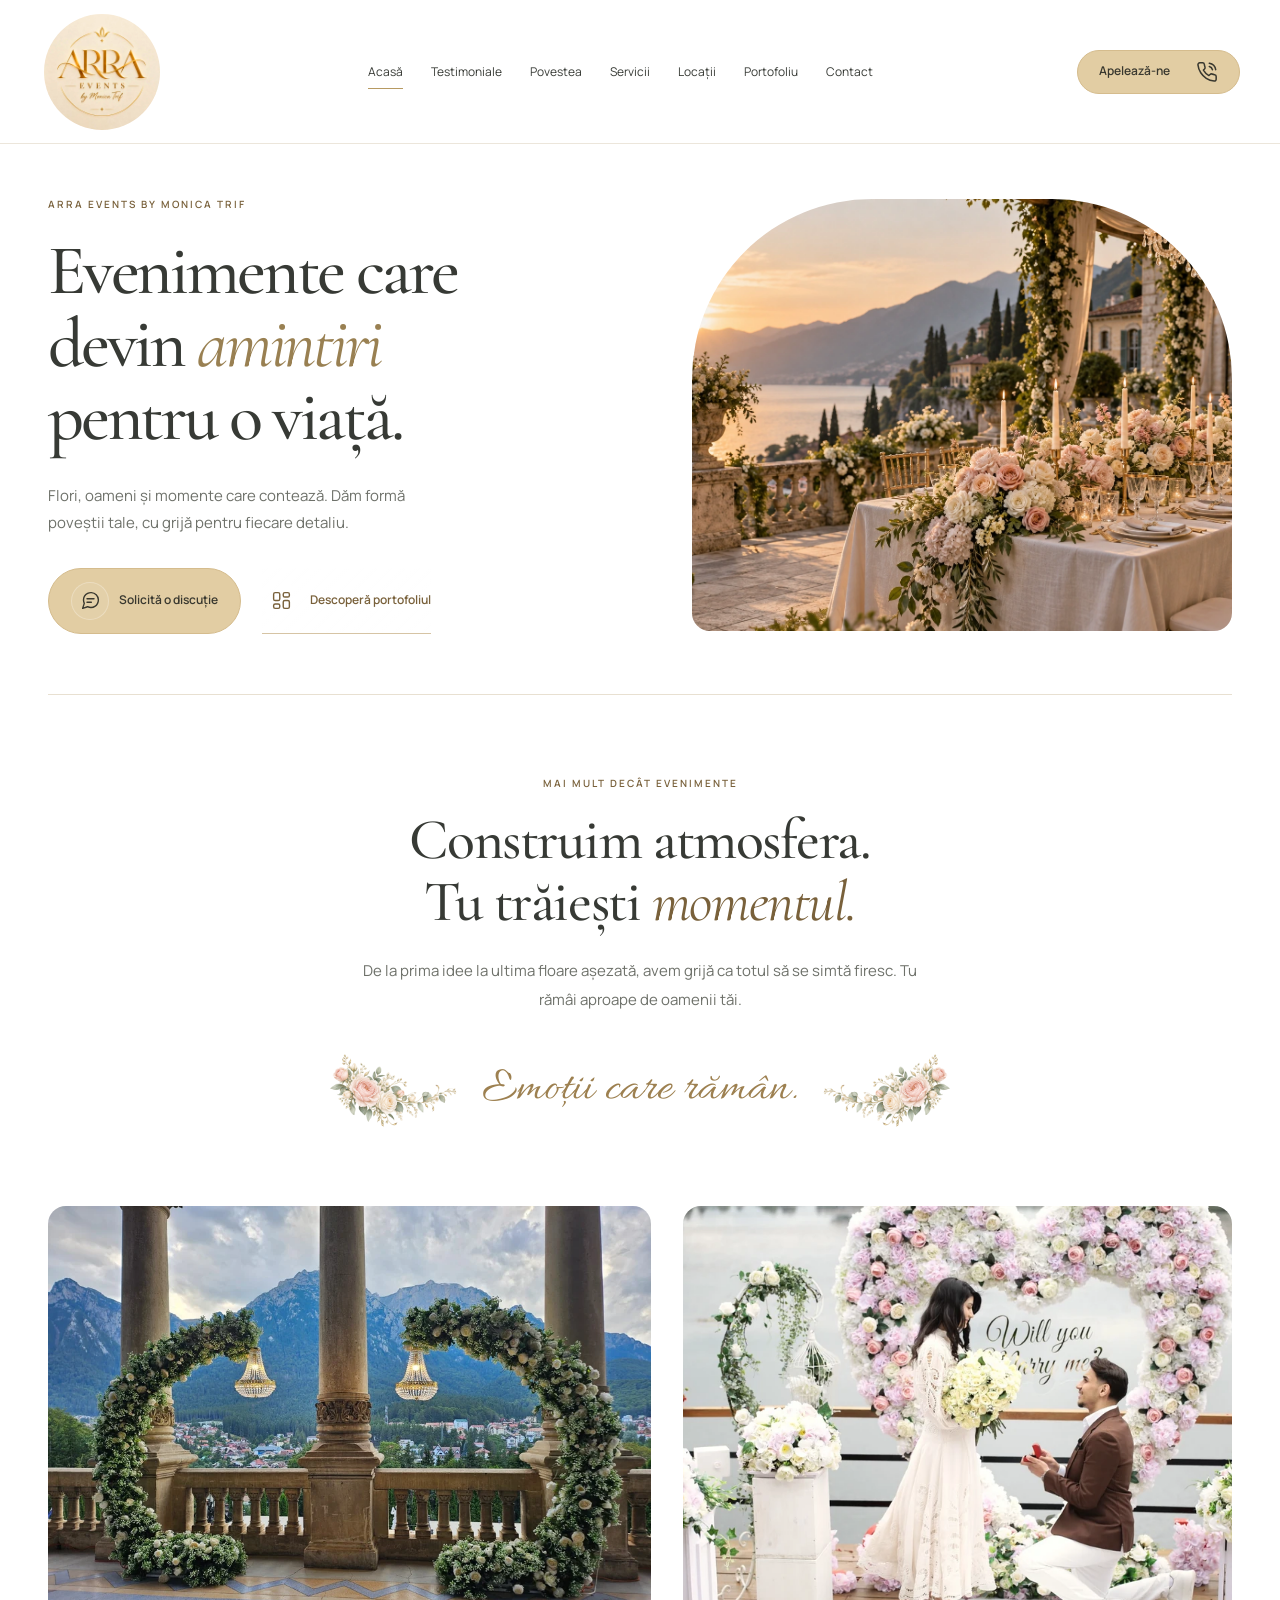
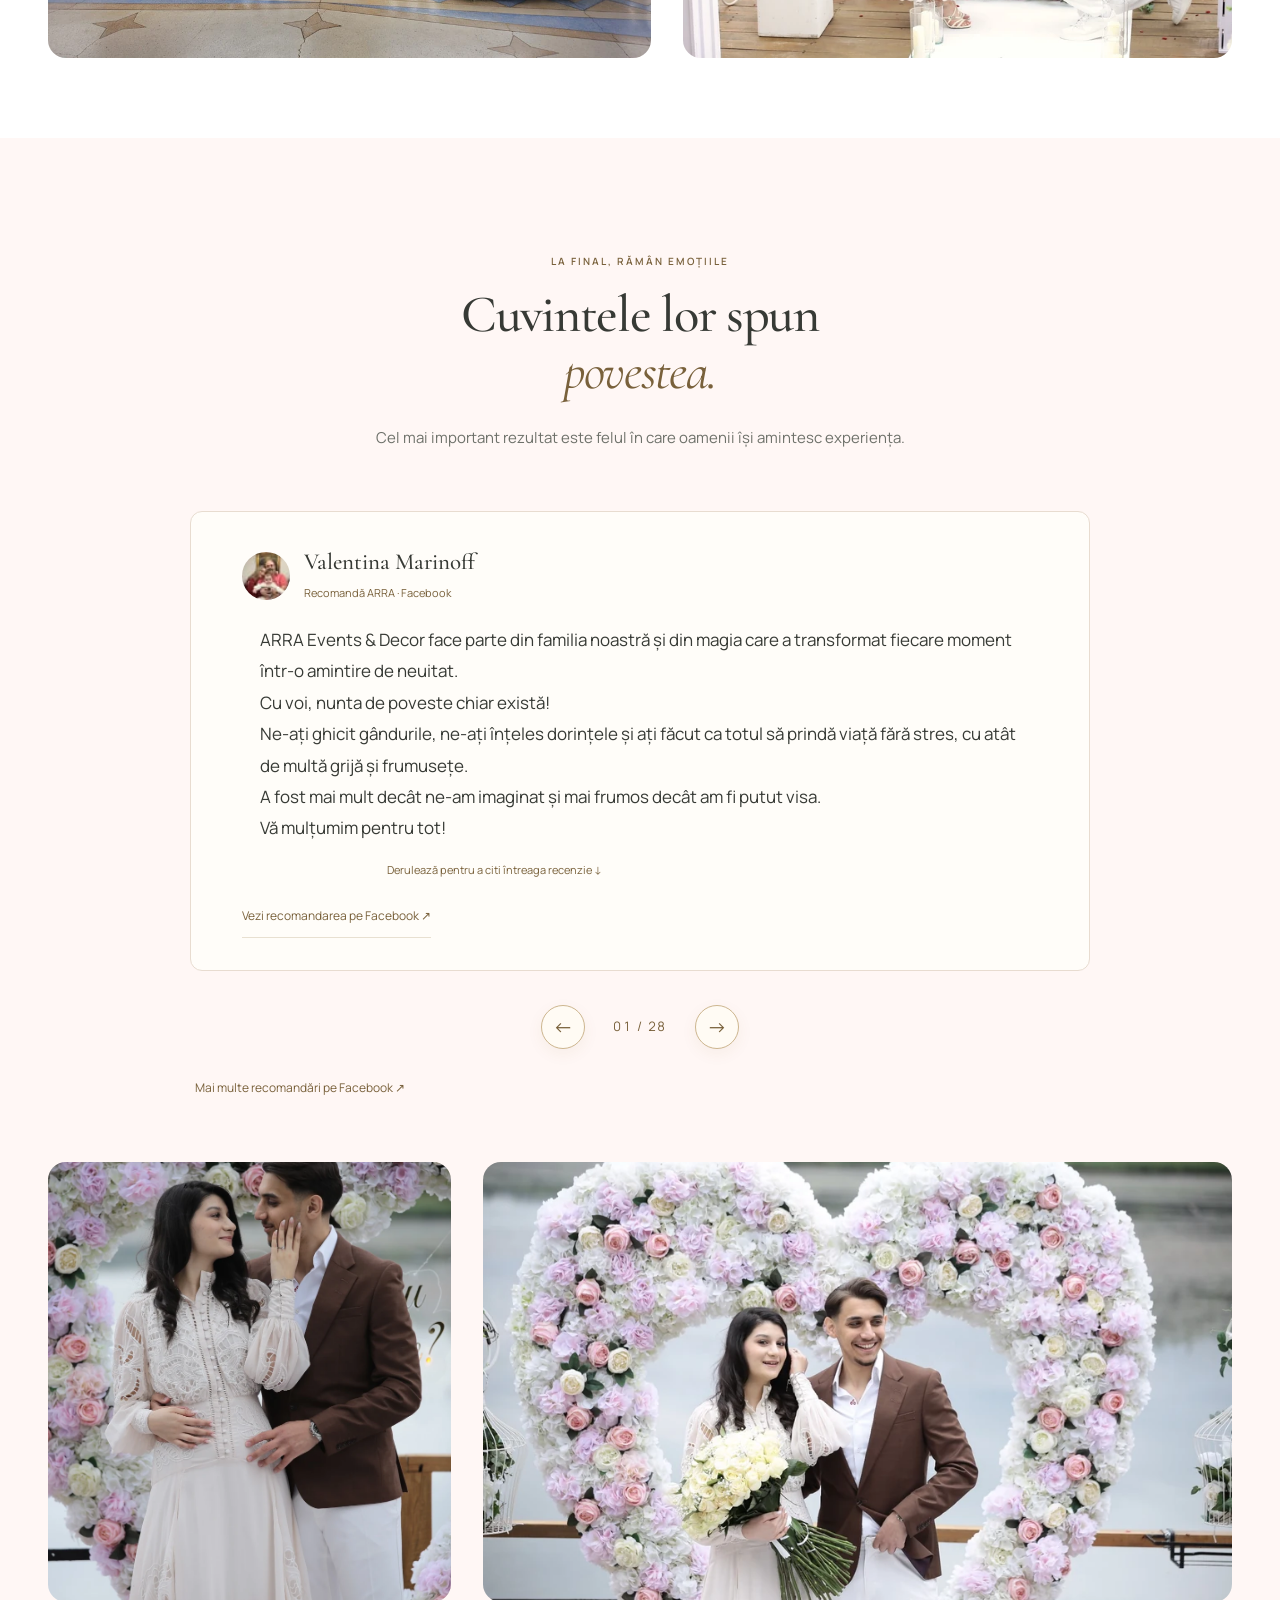
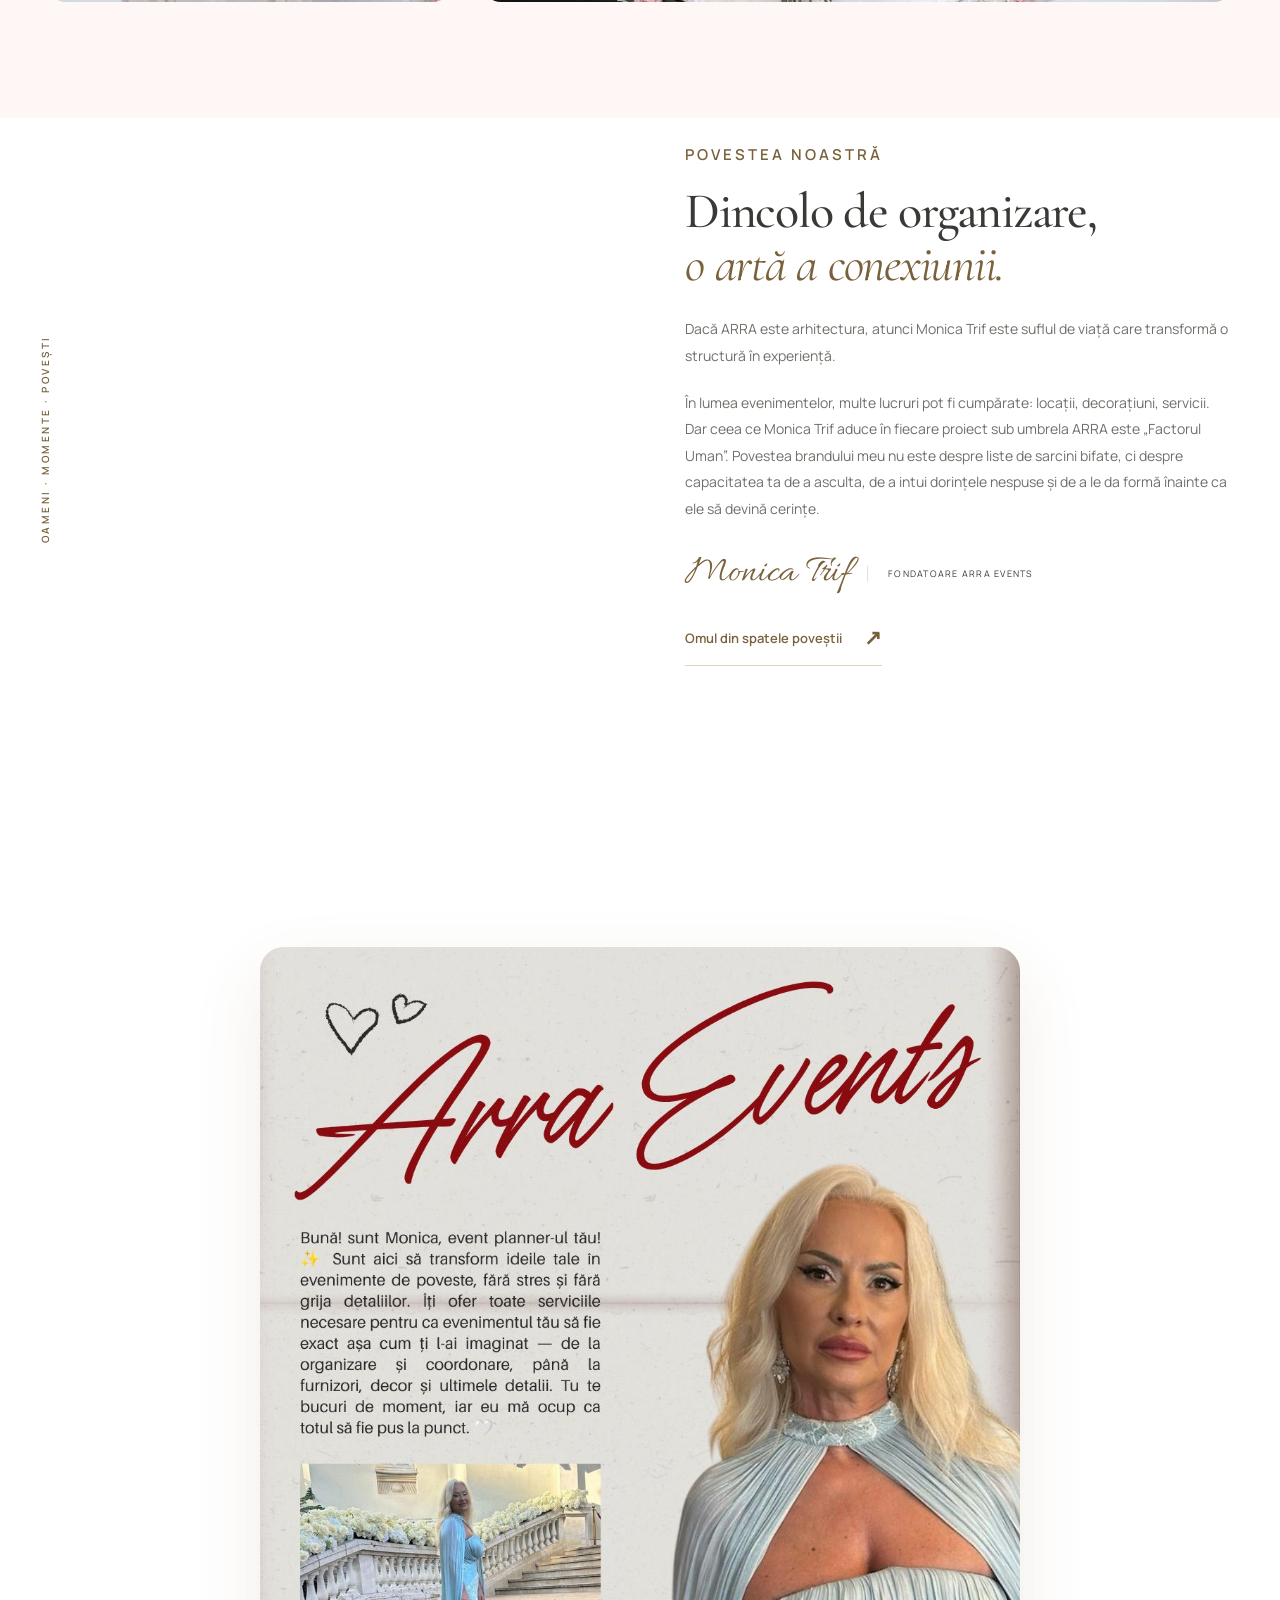
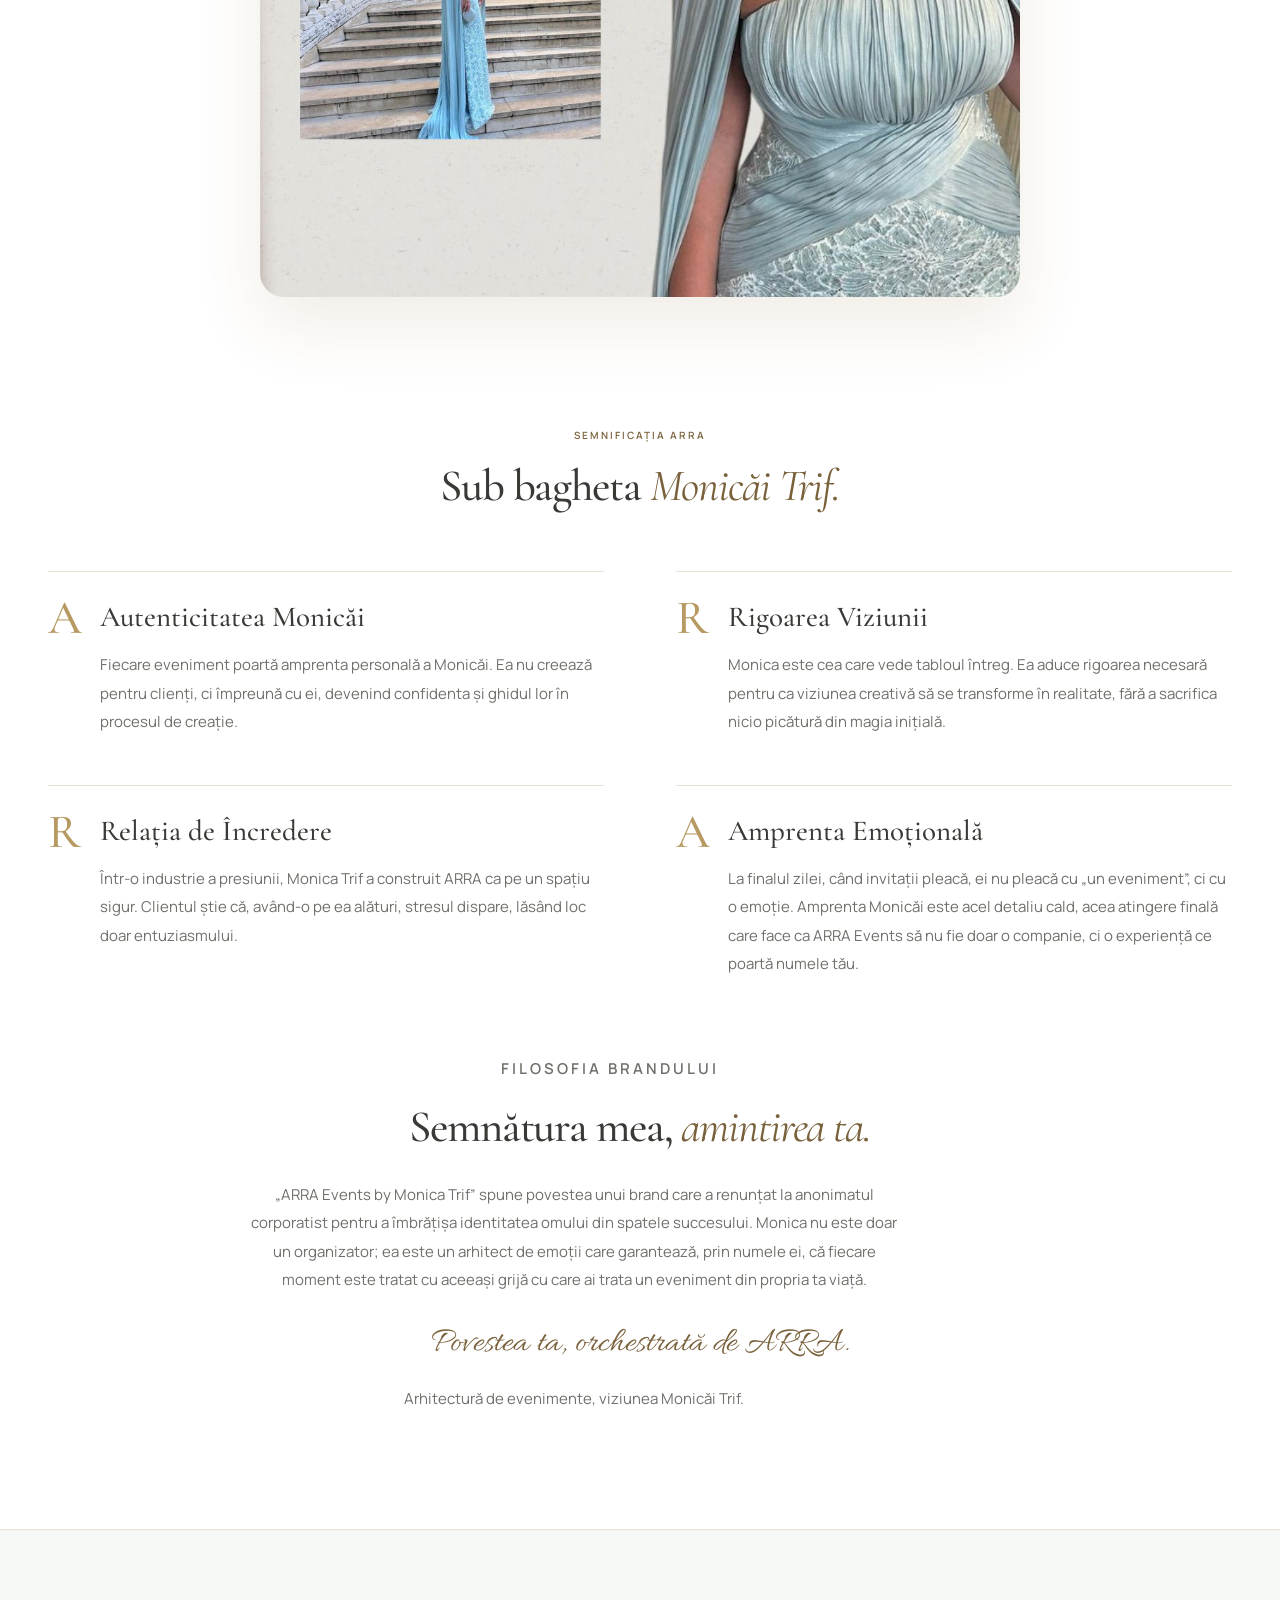
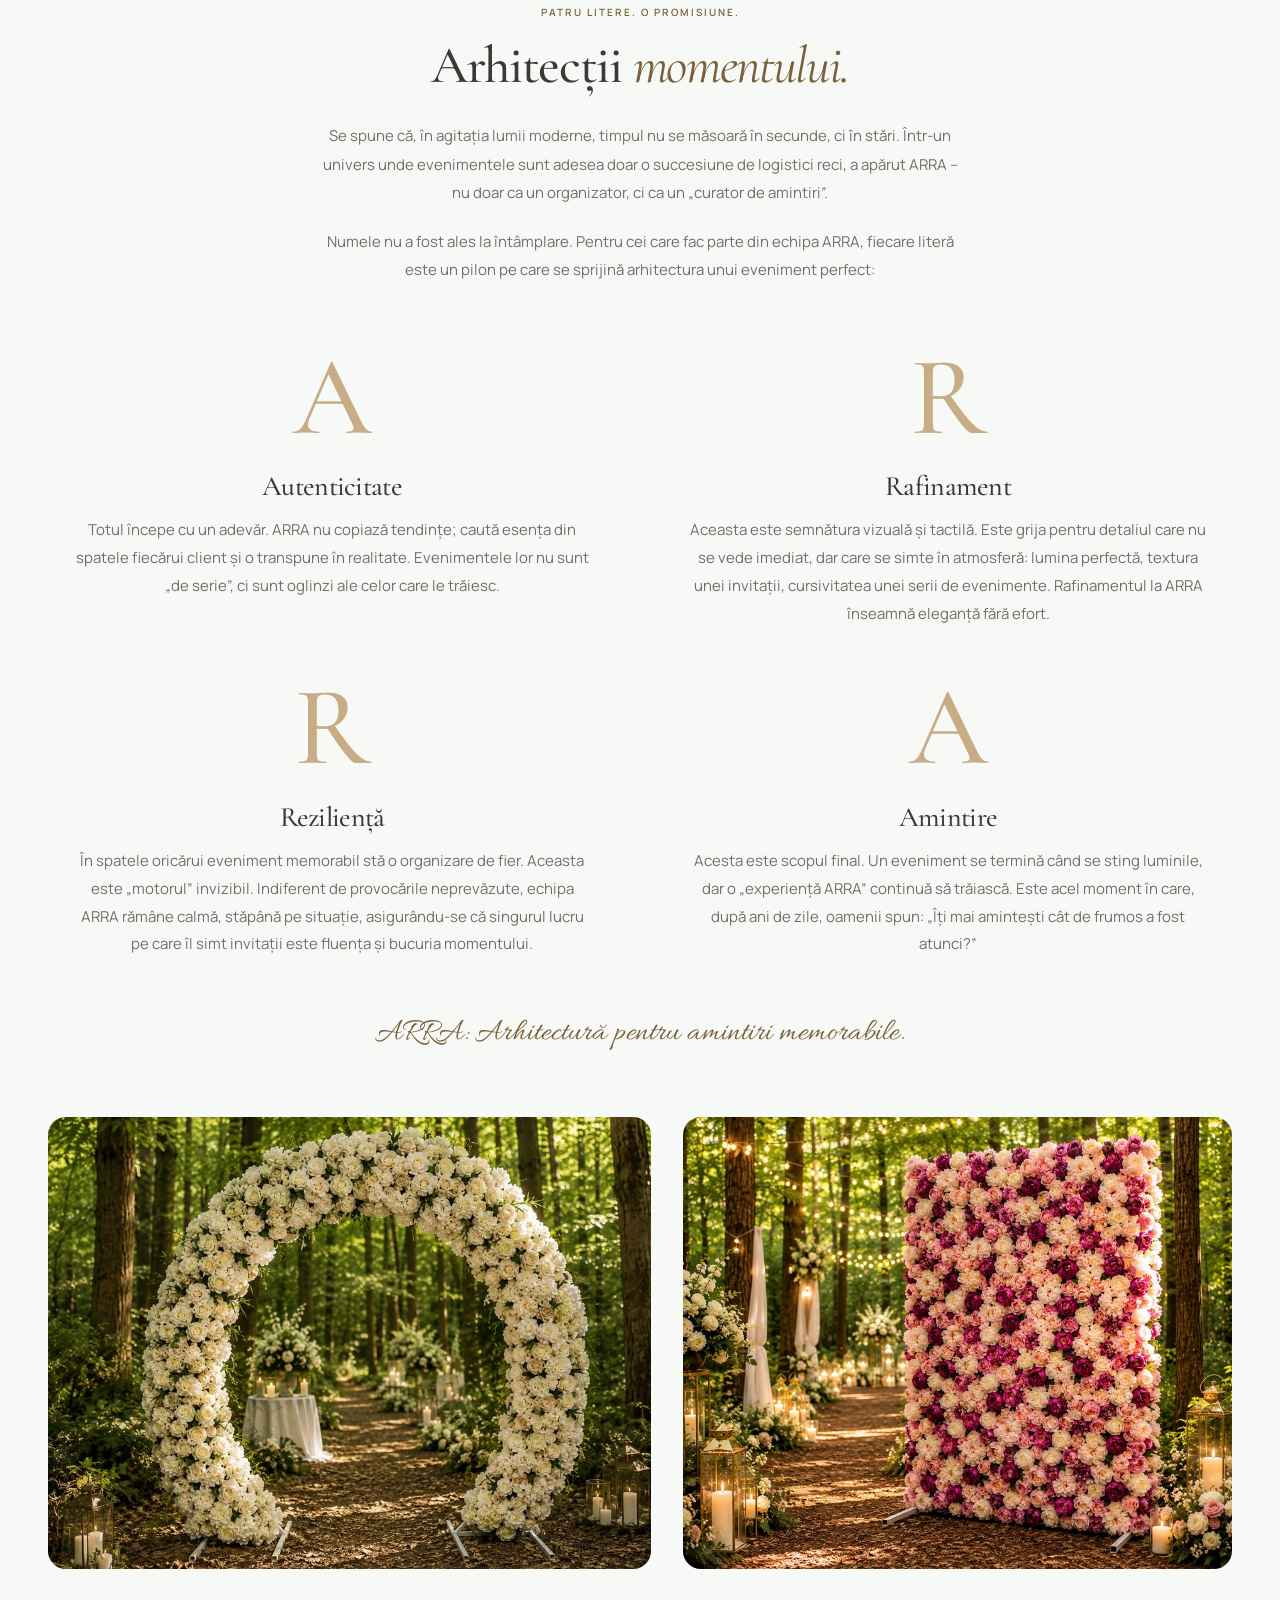
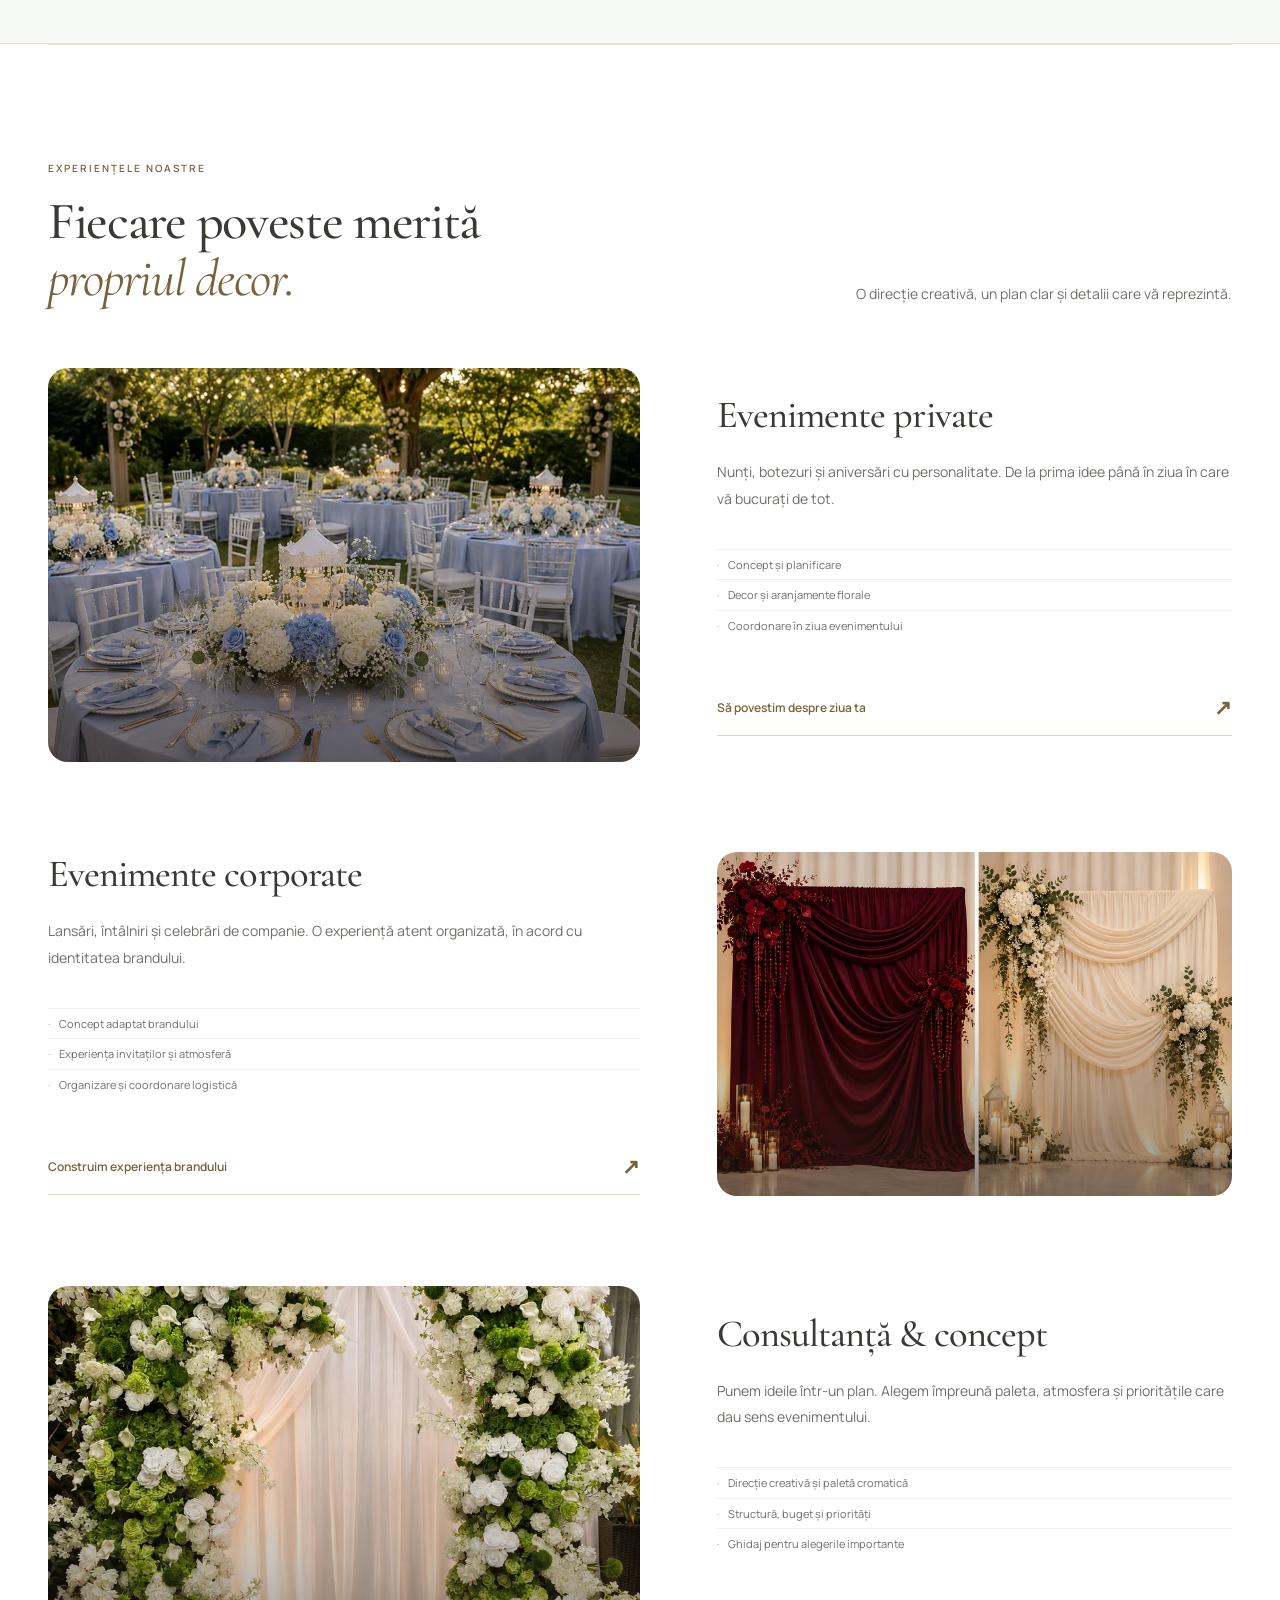
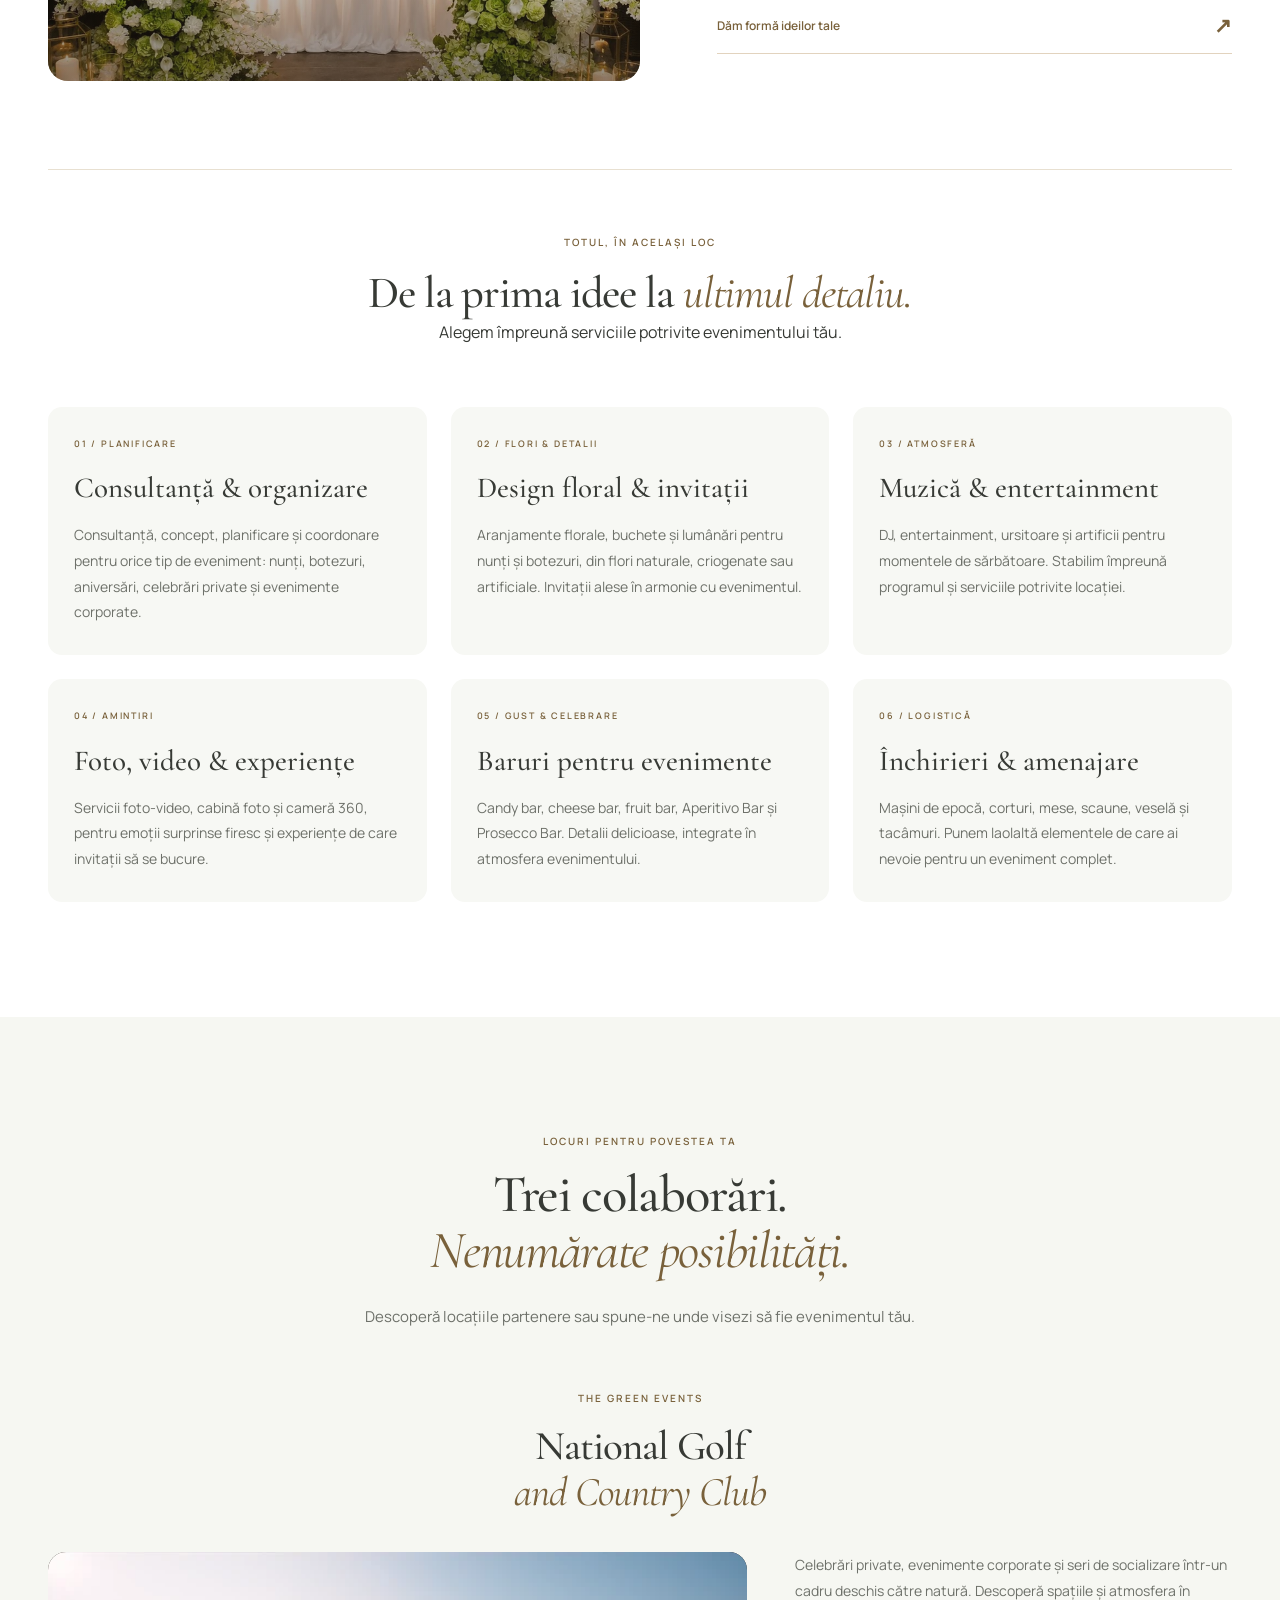
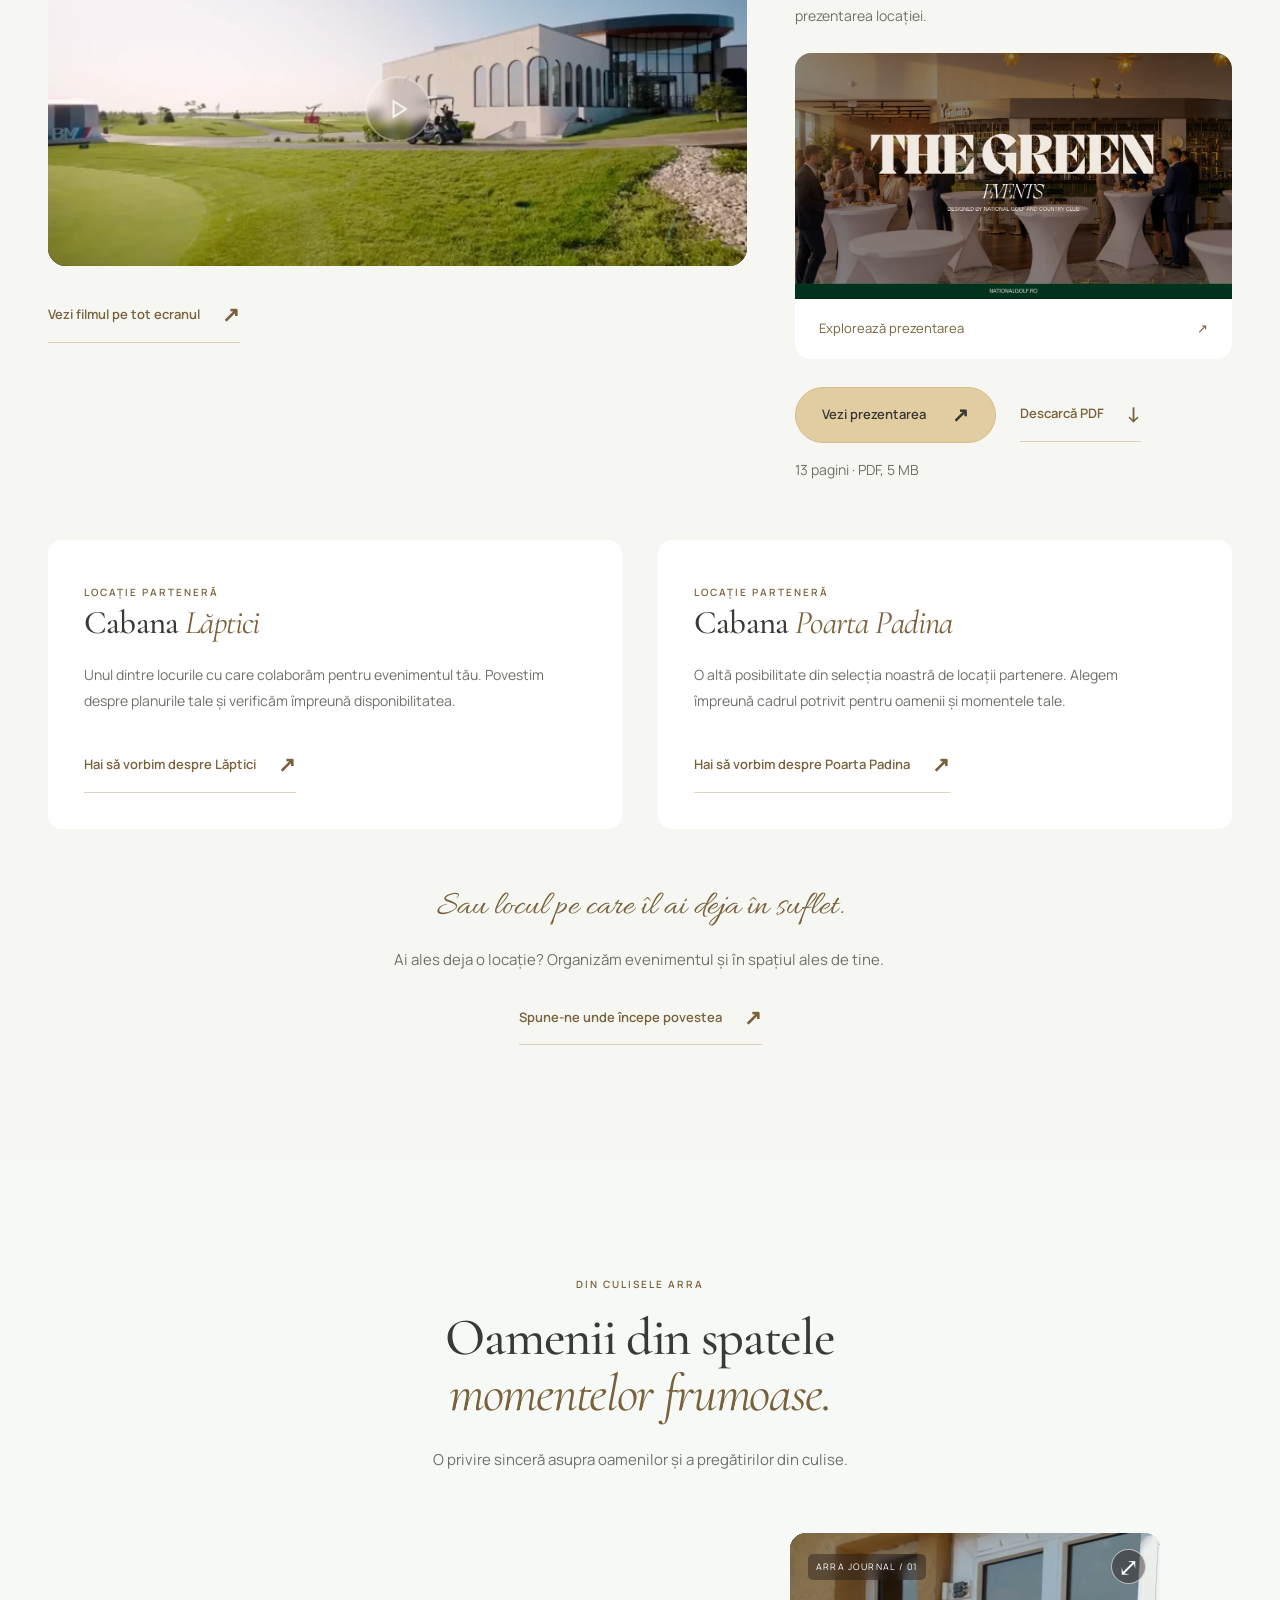
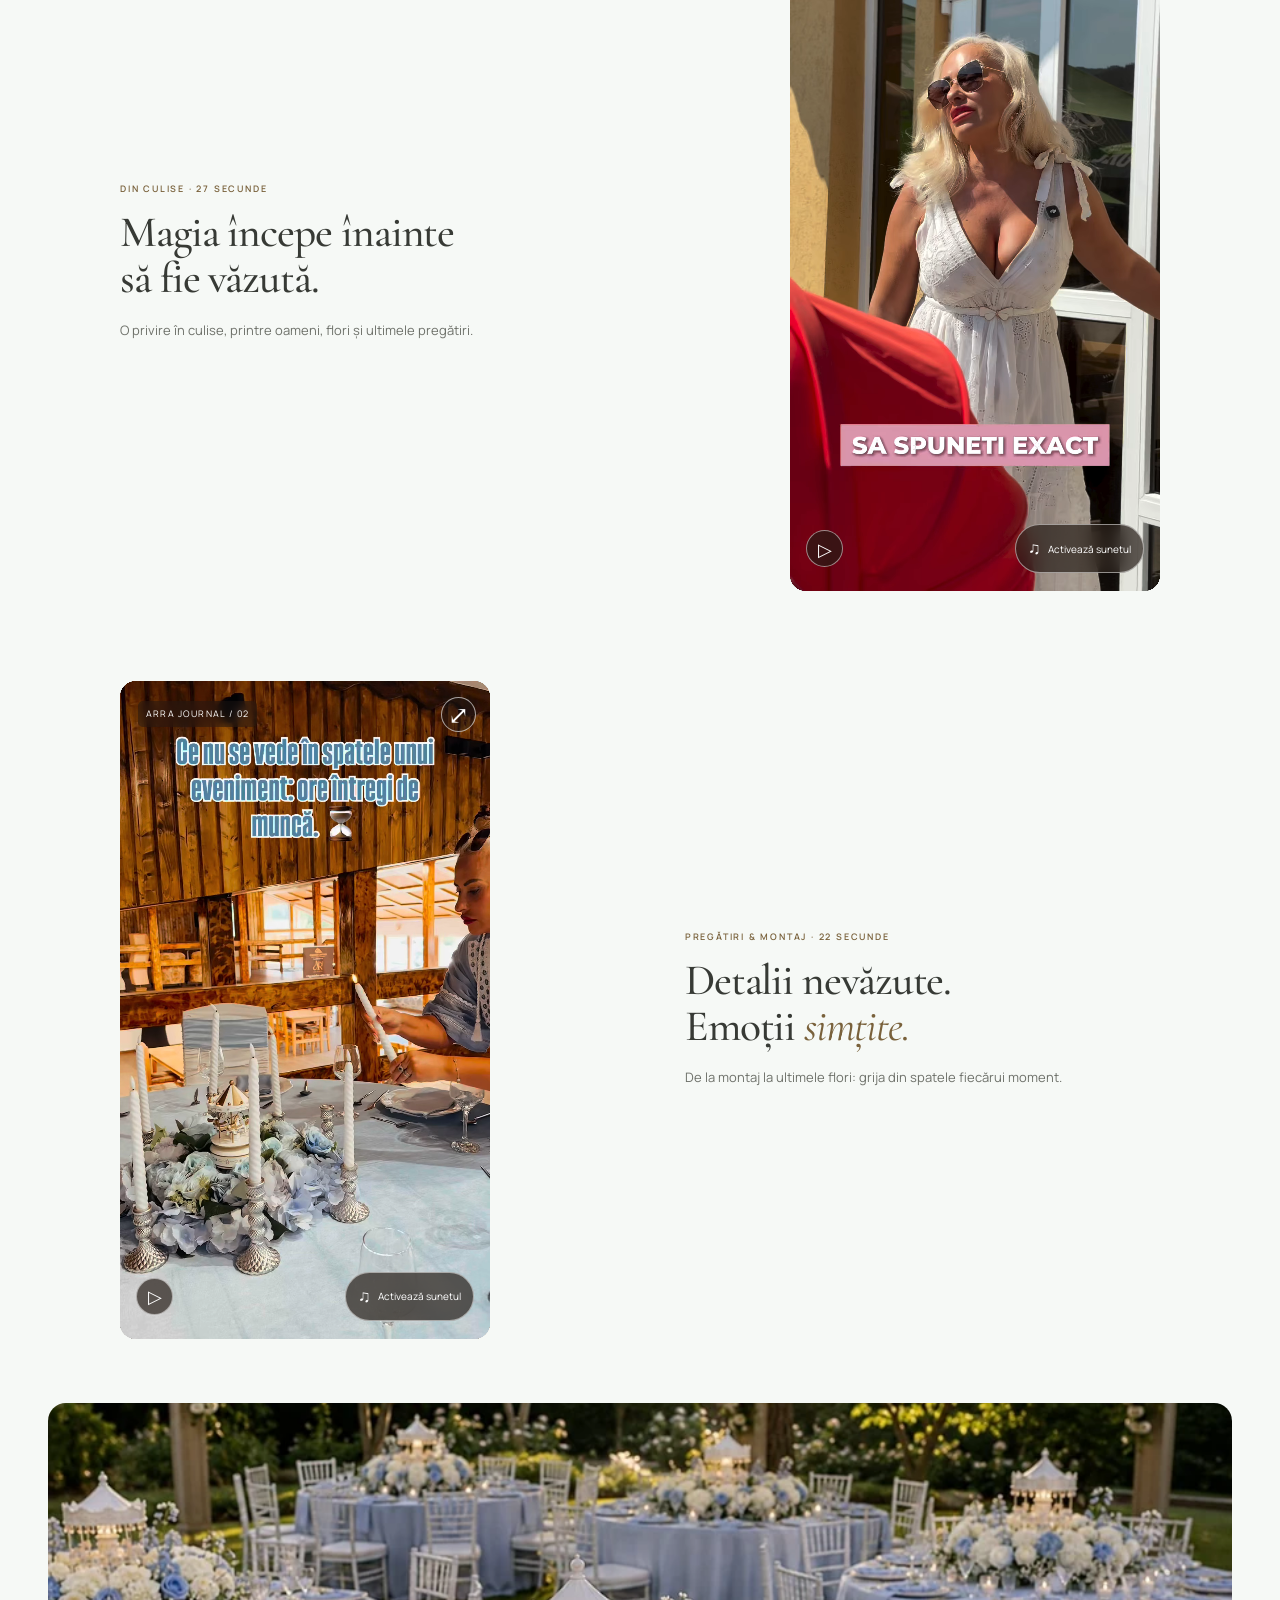
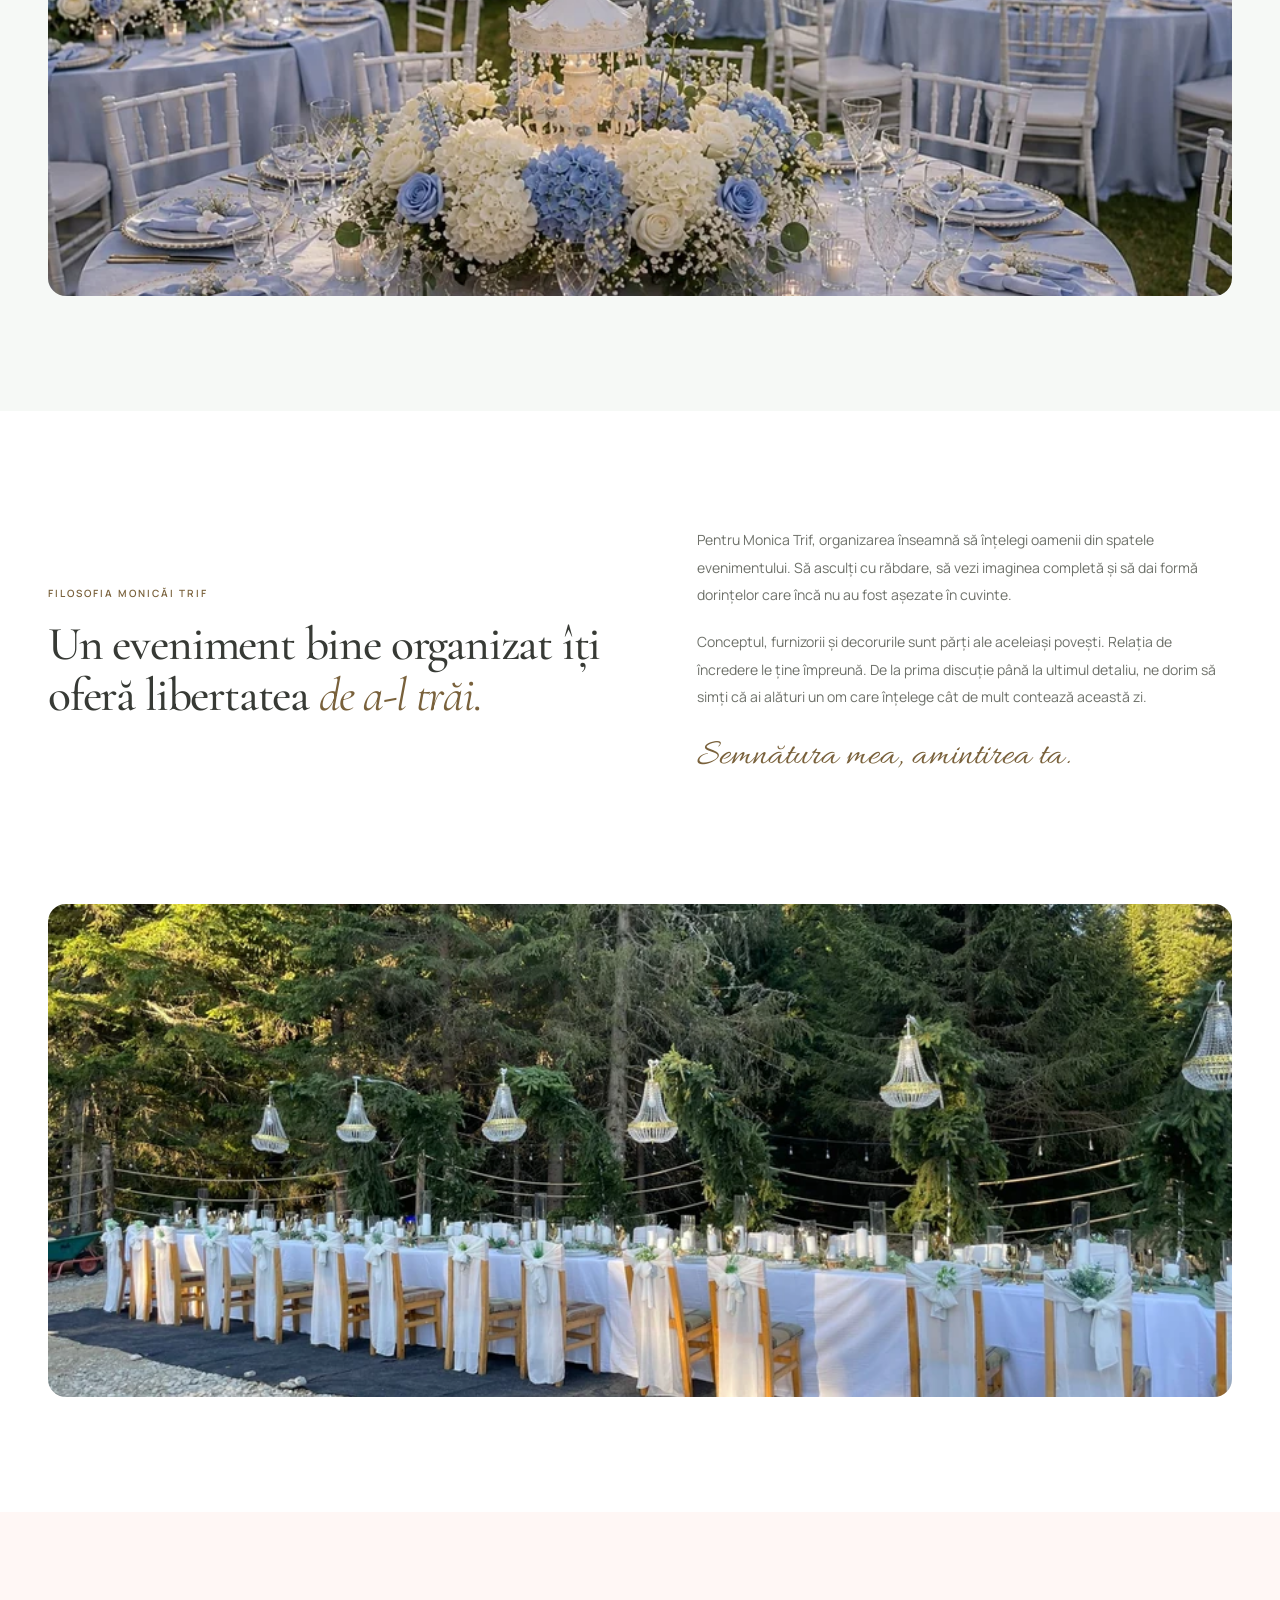
==== index.html @ f7a2a0db "Update reviews and Monica story section" ====
<!DOCTYPE html>
<html lang="ro">
  <head>
    <meta charset="utf-8">
    <meta
      name="viewport"
      content="width=device-width, initial-scale=1, viewport-fit=cover">
    <meta name="theme-color" content="#ffffff">
    <title>ARRA Events by Monica Trif | Evenimente cu suflet</title>
    <meta
      name="description"
      content="ARRA Events by Monica Trif transformă nunți, evenimente private și corporate în experiențe memorabile, prin concept, organizare, decor și atenție la detalii.">
    <link rel="canonical" href="https://arraeventsbymonicatrif.ro/">
    <meta property="og:type" content="website">
    <meta property="og:locale" content="ro_RO">
    <meta property="og:site_name" content="ARRA Events by Monica Trif">
    <meta
      property="og:title"
      content="ARRA Events by Monica Trif — Emoții care rămân">
    <meta
      property="og:description"
      content="Evenimente care devin amintiri pentru o viață. Organizăm cu viziune, construim cu grijă, creăm împreună cu tine.">
    <meta property="og:url" content="https://arraeventsbymonicatrif.ro/">
    <meta
      property="og:image"
      content="https://arraeventsbymonicatrif.ro/assets/images/arra-social-logo.png">
    <meta
      property="og:image:secure_url"
      content="https://arraeventsbymonicatrif.ro/assets/images/arra-social-logo.png">
    <meta property="og:image:type" content="image/png">
    <meta property="og:image:width" content="1254">
    <meta property="og:image:height" content="1254">
    <meta
      property="og:image:alt"
      content="Sigla ARRA Events by Monica Trif, aurie pe fundal crem">
    <meta name="twitter:card" content="summary_large_image">
    <meta name="twitter:title" content="ARRA Events by Monica Trif">
    <meta
      name="twitter:description"
      content="Evenimente care devin amintiri pentru o viață.">
    <meta
      name="twitter:image"
      content="https://arraeventsbymonicatrif.ro/assets/images/arra-social-logo.png">
    <meta name="twitter:image:alt" content="ARRA Events by Monica Trif">
    <link rel="icon" type="image/svg+xml" href="assets/icons/favicon.svg">
    <link
      rel="preload"
      href="assets/fonts/cormorant-medium.ttf"
      as="font"
      type="font/ttf"
      crossorigin>
    <link
      rel="preload"
      href="assets/images/hero-editorial.webp"
      imagesizes="(max-width: 767px) 100vw, 46vw"
      as="image"
      fetchpriority="high">
    <link rel="stylesheet" href="assets/css/style.css?v=20260916-pastel">
    <link rel="stylesheet" href="assets/css/whatsapp.css?v=20260916-pastel">
    <link rel="stylesheet" href="assets/css/editorial-preview.css?v=20260916-pastel">
    <link rel="stylesheet" href="assets/css/client-refinements.css?v=20260917-reviews-monica">
    <script src="assets/js/brand-intro.js?v=20260917-client" defer></script>
    <script src="assets/js/data.js?v=20260917-reviews-monica" defer></script>
    <script src="assets/js/preview-gallery.js?v=20260916-pastel" defer></script>
    <script src="assets/js/reel-carousel.js?v=20260917-reel-playback" defer></script>
    <script src="assets/js/testimonial-carousel.js?v=20260917-reviews-monica" defer></script>
    <script src="assets/js/main.js?v=20260917-reviews-all" defer></script>
    <script src="assets/js/animations.js?v=20260916-approved-reviews" defer></script>
    <script type="application/ld+json">
      {
        "@context": "https://schema.org",
        "@type": "Organization",
        "name": "ARRA Events by Monica Trif",
        "legalName": "ARRA EVENTS S.R.L.",
        "url": "https://arraeventsbymonicatrif.ro/",
        "logo": "https://arraeventsbymonicatrif.ro/assets/images/arra-logo.webp",
        "email": "contact@arraeventsbymonicatrif.ro",
        "telephone": "+40753037078",
        "founder": { "@type": "Person", "name": "Monica Trif" },
        "sameAs": ["https://www.instagram.com/arraeventsbymonicatrif/"]
      }
    </script>
  </head>
  <body class="editorial-preview">
    <div id="brand-intro" class="brand-intro" hidden>
      <div class="brand-curtain curtain-left" aria-hidden="true"><img src="assets/images/arra-social-logo.png" width="1254" height="1254" alt=""></div>
      <div class="brand-curtain curtain-right" aria-hidden="true"><img src="assets/images/arra-social-logo.png" width="1254" height="1254" alt=""></div>
      <button type="button" class="intro-skip">Intră pe site <span aria-hidden="true">↗</span></button>
    </div>
    <a class="skip-link" href="#continut">Mergi la conținut</a>
    <div class="scroll-progress" aria-hidden="true"></div>
    <header class="site-header" id="header">
      <div class="header-inner">
        <a
          class="brand"
          href="#acasa"
          aria-label="ARRA Events by Monica Trif — Acasă"
          ><img
            src="assets/images/arra-logo.webp"
            width="116"
            height="116"
            alt="ARRA Events by Monica Trif"></a>
        <nav class="desktop-nav" aria-label="Navigare principală">
          <a class="active" href="#acasa">Acasă</a
          ><a href="#testimoniale">Testimoniale</a
          ><a href="#povestea">Povestea</a><a href="#servicii">Servicii</a
          ><a href="#locatii">Locații</a><a href="#portofoliu">Portofoliu</a
          ><a href="#contact">Contact</a>
        </nav>
        <a
          class="button gold header-cta"
          href="tel:+40753037078"
          aria-label="Apelează-ne la +40 753 037 078"
        >
          <span class="header-call-label">Apelează-ne</span>
          <svg
            class="header-call-icon"
            width="22"
            height="22"
            viewBox="0 0 24 24"
            fill="none"
            stroke="currentColor"
            stroke-width="1.65"
            stroke-linecap="round"
            stroke-linejoin="round"
            aria-hidden="true"
            focusable="false"
          >
            <path
              d="M22 16.92v3a2 2 0 0 1-2.18 2 19.79 19.79 0 0 1-8.63-3.07 19.5 19.5 0 0 1-6-6A19.79 19.79 0 0 1 2.12 4.2 2 2 0 0 1 4.11 2h3a2 2 0 0 1 2 1.72c.12.96.35 1.91.69 2.81a2 2 0 0 1-.45 2.11L8.08 9.91a16 16 0 0 0 6 6l1.27-1.27a2 2 0 0 1 2.11-.45c.9.34 1.85.57 2.81.69A2 2 0 0 1 22 16.92Z"
            ></path>
            <path
              d="M14.5 2.5a8.5 8.5 0 0 1 7 7M14.5 6a5 5 0 0 1 3.5 3.5"
            ></path>
          </svg>
        </a>
        <button
          class="menu-toggle"
          type="button"
          aria-expanded="false"
          aria-controls="mobile-menu"
          aria-label="Deschide meniul"
        >
          <span></span><span></span><span></span>
        </button>
      </div>
    </header>
    <dialog id="mobile-menu" class="mobile-menu" aria-label="Meniu de navigare">
      <button
        type="button"
        class="close-button"
        data-close-menu
        aria-label="Închide meniul"
      >
        ×
      </button>
      <img
        src="assets/images/arra-logo.webp"
        width="130"
        height="130"
        alt="ARRA Events">
      <nav aria-label="Navigare mobil">
        <a href="#acasa">Acasă</a><a href="#testimoniale">Testimoniale</a
        ><a href="#povestea">Povestea</a
        ><a href="#servicii">Servicii</a><a href="#locatii">Locații</a><a href="#portofoliu">Portofoliu</a
        ><a href="#contact">Contact</a>
      </nav>
      <a class="button gold" href="tel:+40753037078"
        >Hai să vorbim <span>↗</span></a
      >
      <div class="brand-motto menu-motto">
        <img
          class="motto-floral"
          src="assets/images/motto-floral.webp"
          width="1536"
          height="1024"
          loading="lazy"
          alt="">
        <p class="signature">Emoții care rămân.</p>
        <img
          class="motto-floral motto-floral-right"
          src="assets/images/motto-floral.webp"
          width="1536"
          height="1024"
          loading="lazy"
          alt="">
      </div>
    </dialog>
    <main id="continut">
      <section class="hero wide" id="acasa" aria-labelledby="hero-title">
        <div class="hero-image">
          <img
            src="assets/images/hero-editorial.webp"
            sizes="(max-width: 767px) 100vw, 46vw"
            width="1672"
            height="941"
            fetchpriority="high"
            alt="Masă lungă cu aranjamente florale, lumânări și candelabru, pe o terasă deasupra lacului — imagine de atmosferă">
        </div>
        <div class="hero-shade"></div>
        <div class="hero-content">
          <p class="eyebrow light hero-enter">ARRA EVENTS BY MONICA TRIF</p>
          <h1 id="hero-title">
            <span>Evenimente care</span><span>devin <em>amintiri</em></span
            ><span>pentru o viață.</span>
          </h1>
          <p class="hero-copy hero-enter">
            Flori, oameni și momente care contează. Dăm formă poveștii tale, cu
            grijă pentru fiecare detaliu.
          </p>
          <div class="hero-actions hero-enter">
            <a class="button gold hero-action" href="#contact">
              <span class="hero-action-icon" aria-hidden="true"
                ><svg
                  width="21"
                  height="21"
                  viewBox="0 0 24 24"
                  fill="none"
                  stroke="currentColor"
                  stroke-width="1.6"
                  stroke-linecap="round"
                  stroke-linejoin="round"
                >
                  <path
                    d="M21 11.5a8.4 8.4 0 0 1-.9 3.8 8.5 8.5 0 0 1-7.6 4.7 8.4 8.4 0 0 1-3.8-.9L3 21l1.9-5.7a8.4 8.4 0 0 1-.9-3.8 8.5 8.5 0 0 1 4.7-7.6 8.4 8.4 0 0 1 3.8-.9h.5a8.5 8.5 0 0 1 8 8v.5Z"
                  ></path>
                  <path d="M8 10h8M8 14h5"></path></svg
              ></span>
              <span class="hero-action-label">Solicită o discuție</span>
            </a>
            <a class="button outline-light hero-action" href="#portofoliu">
              <span class="hero-action-icon" aria-hidden="true"
                ><svg
                  width="21"
                  height="21"
                  viewBox="0 0 24 24"
                  fill="none"
                  stroke="currentColor"
                  stroke-width="1.6"
                  stroke-linecap="round"
                  stroke-linejoin="round"
                >
                  <rect x="3" y="3" width="7" height="9" rx="1.8"></rect>
                  <rect x="14" y="3" width="7" height="5" rx="1.8"></rect>
                  <rect x="14" y="12" width="7" height="9" rx="1.8"></rect>
                  <rect x="3" y="16" width="7" height="5" rx="1.8"></rect></svg
              ></span>
              <span class="hero-action-label">Descoperă portofoliul</span>
            </a>
          </div>
        </div>
        <div class="hero-values" aria-hidden="true">
          <span
            ><svg
              viewBox="0 0 24 24"
              fill="none"
              stroke="currentColor"
              stroke-width="1.4"
              stroke-linejoin="round"
            >
              <path d="m12 3 8 8-8 10-8-10 8-8Z"></path>
              <path d="M4 11h16M8 7l4 14 4-14"></path></svg
            ><span>Eleganță</span></span
          >
          <span
            ><svg
              viewBox="0 0 24 24"
              fill="none"
              stroke="currentColor"
              stroke-width="1.4"
            >
              <circle cx="12" cy="12" r="8"></circle>
              <path d="m15.5 8.5-2 5-5 2 2-5 5-2Z"></path></svg
            ><span>Viziune</span></span
          >
          <span
            ><svg
              viewBox="0 0 24 24"
              fill="none"
              stroke="currentColor"
              stroke-width="1.4"
              stroke-linejoin="round"
            >
              <path
                d="M12 20S3 14.7 3 8.7C3 3.6 9.3 2.8 12 7c2.7-4.2 9-3.4 9 1.7C21 14.7 12 20 12 20Z"
              ></path></svg
            ><span>Emoție</span></span
          >
          <span
            ><svg
              viewBox="0 0 24 24"
              fill="none"
              stroke="currentColor"
              stroke-width="1.4"
              stroke-linejoin="round"
            >
              <path
                d="m12 2 2.7 7.3L22 12l-7.3 2.7L12 22l-2.7-7.3L2 12l7.3-2.7L12 2Z"
              ></path></svg
            ><span>Detalii</span></span
          >
        </div>
        <div class="hero-bottom">
          <span class="hero-note"
            >Povestea ta. Grija noastră. Un moment de neuitat.</span
          ><a href="#introducere" class="scroll-cue"
            ><span class="scroll-line"></span> DESCOPERĂ</a
          >
        </div>
        <a href="#filmele-arra" class="hero-film"
          ><span class="play-small">▷</span
          ><span
            >O privire în culise<small
              >Două povești. O singură semnătură.</small
            ></span
          ></a
        >
      </section>

      <section class="introduction section container" id="introducere">
        <div class="ornament reveal" aria-hidden="true">
          <span></span>✦<span></span>
        </div>
        <p class="eyebrow reveal">MAI MULT DECÂT EVENIMENTE</p>
        <h2 class="reveal">
          Construim atmosfera.<br>Tu trăiești <em>momentul.</em>
        </h2>
        <p class="intro-copy reveal">
          De la prima idee la ultima floare așezată, avem grijă ca totul să se
          simtă firesc. Tu rămâi aproape de oamenii tăi.
        </p>
        <div class="brand-motto reveal">
          <img
            class="motto-floral"
            src="assets/images/motto-floral.webp"
            width="1536"
            height="1024"
            loading="lazy"
            alt="">
          <div class="motto-copy">
            <span class="motto-label">SEMNĂTURA ARRA</span>
            <p class="signature">Emoții care rămân.</p>
            <span class="motto-line" aria-hidden="true">✧</span>
          </div>
          <img
            class="motto-floral motto-floral-right"
            src="assets/images/motto-floral.webp"
            width="1536"
            height="1024"
            loading="lazy"
            alt="">
        </div>

        <div class="section-photos">
          <figure>
            <img
              src="assets/images/photo-client26-900.webp"
              srcset="
                assets/images/photo-client26-480.webp   480w,
                assets/images/photo-client26-900.webp   900w,
                assets/images/photo-client26-1440.webp 1440w
              "
              sizes="(max-width: 767px) 100vw, 50vw"
              width="900"
              height="675"
              loading="lazy"
              decoding="async"
              alt="Două arcade cu flori albe și candelabre pe o terasă cu vedere spre munți">
          </figure>
          <figure>
            <img
              src="assets/images/photo-client29-900.webp"
              srcset="
                assets/images/photo-client29-480.webp   480w,
                assets/images/photo-client29-900.webp   900w,
                assets/images/photo-client29-1440.webp 1440w
              "
              sizes="(max-width: 767px) 100vw, 50vw"
              width="900"
              height="675"
              loading="lazy"
              decoding="async"
              alt="Cerere în căsătorie în fața unei inimi cu flori albe, roz și lila, pe malul lacului">
          </figure>
        </div>
      </section>

      <section
        class="testimonials-section section"
        id="testimoniale"
        aria-labelledby="testimonials-title"
      >
        <div class="container">
          <div class="section-heading centered">
            <p class="eyebrow reveal">LA FINAL, RĂMÂN EMOȚIILE</p>
            <h2 id="testimonials-title" class="reveal">
              Cuvintele lor spun<br><em>povestea.</em>
            </h2>
            <p class="section-intro reveal">
              Cel mai important rezultat este felul în care oamenii își amintesc
              experiența.
            </p>
          </div>
          <div
            class="testimonial-slider"
            role="group"
            aria-roledescription="carusel"
            aria-label="Recenzii ale clienților"
          >
            <div id="testimonials-track" class="testimonials-track"></div>
            <div class="testimonial-controls">
              <button
                type="button"
                class="round-button"
                id="reviews-prev"
                aria-label="Testimonialul anterior"
              >
                ←
              </button>
              <div
                id="review-count"
                class="review-count"
                role="status"
                aria-live="polite"
                aria-atomic="true"
              ></div>
              <button
                type="button"
                class="round-button"
                id="reviews-next"
                aria-label="Testimonialul următor"
              >
                →
              </button>
            </div>
          </div>
          <p class="reviews-source"><a href="https://www.facebook.com/amazingdecorbyapetreimihaela/reviews/" target="_blank" rel="noopener noreferrer">Mai multe recomandări pe Facebook <span aria-hidden="true">↗</span></a></p>
        </div>

        <div class="section-photos container">
          <figure>
            <img
              src="assets/images/photo-client30-900.webp"
              srcset="
                assets/images/photo-client30-480.webp   480w,
                assets/images/photo-client30-900.webp   900w,
                assets/images/photo-client30-1440.webp 1440w
              "
              sizes="(max-width: 767px) 100vw, 50vw"
              width="900"
              height="675"
              loading="lazy"
              decoding="async"
              alt="Un cuplu în fața inimii florale în nuanțe pastel">
          </figure>
          <figure>
            <img
              src="assets/images/photo-client31-900.webp"
              srcset="
                assets/images/photo-client31-480.webp   480w,
                assets/images/photo-client31-900.webp   900w,
                assets/images/photo-client31-1440.webp 1440w
              "
              sizes="(max-width: 767px) 100vw, 50vw"
              width="900"
              height="675"
              loading="lazy"
              decoding="async"
              alt="Un cuplu zâmbind în fața unui decor în formă de inimă cu flori pastel">
          </figure>
        </div>
      </section>

      <section
        class="story section container"
        id="povestea"
        aria-labelledby="story-title"
      >
        <div class="story-visual reveal">
          <div class="image-wrap">
            <img
              src="assets/images/photo-client15-900.webp"
              srcset="
                assets/images/photo-client15-480.webp   480w,
                assets/images/photo-client15-900.webp   900w,
                assets/images/photo-client15-1440.webp 1440w
              "
              sizes="(max-width: 767px) 100vw, 50vw"
              width="900"
              height="675"
              loading="lazy"
              decoding="async"
              alt="Arcadă albă cu drapaje fluide, trandafiri roz pal, felinare și lumânări">
          </div>
          <div class="story-detail">
            <img
              src="assets/images/photo-client09-900.webp"
              srcset="
                assets/images/photo-client09-480.webp   480w,
                assets/images/photo-client09-900.webp   900w,
                assets/images/photo-client09-1440.webp 1440w
              "
              sizes="(max-width: 767px) 100vw, 50vw"
              width="900"
              height="675"
              loading="lazy"
              decoding="async"
              alt="Cristelniță decorată cu hortensii și trandafiri bleu, drapaj și fundă albă"><span>Frumusețea stă în detalii.</span>
          </div>
          <span class="side-caption">OAMENI · MOMENTE · POVEȘTI</span>
        </div>
        <div class="story-copy">
          <p class="eyebrow reveal">POVESTEA NOASTRĂ</p>
          <h2 id="story-title" class="reveal">
            Dincolo de organizare,<br><em>o artă a conexiunii.</em>
          </h2>
          <p class="reveal">
            Dacă ARRA este arhitectura, atunci Monica Trif este suflul de viață care transformă o structură în experiență.
          </p>
          <p class="reveal">
            În lumea evenimentelor, multe lucruri pot fi cumpărate: locații, decorațiuni, servicii. Dar ceea ce Monica Trif aduce în fiecare proiect sub umbrela ARRA este „Factorul Uman”. Povestea brandului meu nu este despre liste de sarcini bifate, ci despre capacitatea ta de a asculta, de a intui dorințele nespuse și de a le da formă înainte ca ele să devină cerințe.
          </p>
          <div class="founder reveal">
            <span class="signature">Monica Trif</span
            ><span>FONDATOARE ARRA EVENTS</span>
          </div>
          <a class="text-link reveal" href="#filosofie"
            >Omul din spatele poveștii <span>↗</span></a
          >
        </div>
        <figure class="monica-intro-card reveal">
          <img
            src="assets/images/monica-intro-card.png"
            width="1080"
            height="1350"
            loading="lazy"
            decoding="async"
            alt="Monica Trif, event planner ARRA Events, prezentată într-un material editorial despre organizarea evenimentelor fără stres">
        </figure>
        <div class="story-chapters">
          <div class="section-heading centered">
            <p class="eyebrow">SEMNIFICAȚIA ARRA</p>
            <h3>Sub bagheta <em>Monicăi Trif.</em></h3>
          </div>
          <div class="story-pillars">
            <article><span aria-hidden="true">A</span><h4>Autenticitatea Monicăi</h4><p>Fiecare eveniment poartă amprenta personală a Monicăi. Ea nu creează pentru clienți, ci împreună cu ei, devenind confidenta și ghidul lor în procesul de creație.</p></article>
            <article><span aria-hidden="true">R</span><h4>Rigoarea Viziunii</h4><p>Monica este cea care vede tabloul întreg. Ea aduce rigoarea necesară pentru ca viziunea creativă să se transforme în realitate, fără a sacrifica nicio picătură din magia inițială.</p></article>
            <article><span aria-hidden="true">R</span><h4>Relația de Încredere</h4><p>Într-o industrie a presiunii, Monica Trif a construit ARRA ca pe un spațiu sigur. Clientul știe că, având-o pe ea alături, stresul dispare, lăsând loc doar entuziasmului.</p></article>
            <article><span aria-hidden="true">A</span><h4>Amprenta Emoțională</h4><p>La finalul zilei, când invitații pleacă, ei nu pleacă cu „un eveniment”, ci cu o emoție. Amprenta Monicăi este acel detaliu cald, acea atingere finală care face ca ARRA Events să nu fie doar o companie, ci o experiență ce poartă numele tău.</p></article>
          </div>
          <div class="story-manifesto">
            <p class="eyebrow">FILOSOFIA BRANDULUI</p>
            <h3>Semnătura mea, <em>amintirea ta.</em></h3>
            <p>„ARRA Events by Monica Trif” spune povestea unui brand care a renunțat la anonimatul corporatist pentru a îmbrățișa identitatea omului din spatele succesului. Monica nu este doar un organizator; ea este un arhitect de emoții care garantează, prin numele ei, că fiecare moment este tratat cu aceeași grijă cu care ai trata un eveniment din propria ta viață.</p>
            <p class="signature">Povestea ta, orchestrată de ARRA.</p>
            <p class="story-signoff">Arhitectură de evenimente, viziunea Monicăi Trif.</p>
          </div>
        </div>
      </section>

      <section class="values-section section" aria-labelledby="values-title">
        <div class="container">
          <div class="section-heading centered">
            <p class="eyebrow reveal">PATRU LITERE. O PROMISIUNE.</p>
            <h2 class="reveal" id="values-title">Arhitecții <em>momentului.</em></h2>
            <div class="story-origin">
              <p>Se spune că, în agitația lumii moderne, timpul nu se măsoară în secunde, ci în stări. Într-un univers unde evenimentele sunt adesea doar o succesiune de logistici reci, a apărut ARRA – nu doar ca un organizator, ci ca un „curator de amintiri”.</p>
              <p>Numele nu a fost ales la întâmplare. Pentru cei care fac parte din echipa ARRA, fiecare literă este un pilon pe care se sprijină arhitectura unui eveniment perfect:</p>
            </div>
          </div>
          <div class="values-grid stagger">
            <article class="value reveal">
              <span class="value-letter">A</span>
              <h3>Autenticitate</h3>
              <p>
                Totul începe cu un adevăr. ARRA nu copiază tendințe; caută esența din spatele fiecărui client și o transpune în realitate. Evenimentele lor nu sunt „de serie”, ci sunt oglinzi ale celor care le trăiesc.
              </p>
            </article>
            <article class="value reveal">
              <span class="value-letter">R</span>
              <h3>Rafinament</h3>
              <p>
                Aceasta este semnătura vizuală și tactilă. Este grija pentru detaliul care nu se vede imediat, dar care se simte în atmosferă: lumina perfectă, textura unei invitații, cursivitatea unei serii de evenimente. Rafinamentul la ARRA înseamnă eleganță fără efort.
              </p>
            </article>
            <article class="value reveal">
              <span class="value-letter">R</span>
              <h3>Reziliență</h3>
              <p>
                În spatele oricărui eveniment memorabil stă o organizare de fier. Aceasta este „motorul” invizibil. Indiferent de provocările neprevăzute, echipa ARRA rămâne calmă, stăpână pe situație, asigurându-se că singurul lucru pe care îl simt invitații este fluența și bucuria momentului.
              </p>
            </article>
            <article class="value reveal">
              <span class="value-letter">A</span>
              <h3>Amintire</h3>
              <p>
                Acesta este scopul final. Un eveniment se termină când se sting luminile, dar o „experiență ARRA” continuă să trăiască. Este acel moment în care, după ani de zile, oamenii spun: „Îți mai amintești cât de frumos a fost atunci?”
              </p>
            </article>
          </div>
          <p class="values-signature signature">ARRA: Arhitectură pentru amintiri memorabile.</p>
        </div>

        <div class="section-photos container">
          <figure>
            <img
              src="assets/images/photo-client17-900.webp"
              srcset="
                assets/images/photo-client17-480.webp   480w,
                assets/images/photo-client17-900.webp   900w,
                assets/images/photo-client17-1440.webp 1440w
              "
              sizes="(max-width: 767px) 100vw, 50vw"
              width="900"
              height="675"
              loading="lazy"
              decoding="async"
              alt="Arcadă circulară acoperită cu flori ivoire și lumânări, într-un cadru natural">
          </figure>
          <figure>
            <img
              src="assets/images/photo-client18-900.webp"
              srcset="
                assets/images/photo-client18-480.webp   480w,
                assets/images/photo-client18-900.webp   900w,
                assets/images/photo-client18-1440.webp 1440w
              "
              sizes="(max-width: 767px) 100vw, 50vw"
              width="900"
              height="675"
              loading="lazy"
              decoding="async"
              alt="Perete floral roz, crem și vișiniu, înconjurat de lumini calde și felinare">
          </figure>
        </div>
      </section>

      <section
        class="services section container"
        id="servicii"
        aria-labelledby="services-title"
      >
        <div class="section-heading">
          <div>
            <p class="eyebrow reveal">EXPERIENȚELE NOASTRE</p>
            <h2 class="reveal" id="services-title">
              Fiecare poveste merită<br><em>propriul decor.</em>
            </h2>
          </div>
          <p class="heading-aside reveal">
            O direcție creativă, un plan clar și detalii care vă reprezintă.
          </p>
        </div>
        <div class="services-grid stagger">
          <article class="service-card reveal">
            <div class="service-image">
              <img
                src="assets/images/photo-client06-900.webp"
                srcset="
                  assets/images/photo-client06-480.webp   480w,
                  assets/images/photo-client06-900.webp   900w,
                  assets/images/photo-client06-1440.webp 1440w
                "
                sizes="(max-width: 767px) 100vw, 50vw"
                width="900"
                height="675"
                loading="lazy"
                decoding="async"
                alt="Mese rotunde în bleu pastel cu flori albe, pahare de cristal și lumini suspendate"><span>01 / CELEBRĂRI PERSONALE</span>
            </div>
            <div class="service-body">
              <h3>Evenimente private</h3>
              <p>
                Nunți, botezuri și aniversări cu personalitate. De la prima idee
                până în ziua în care vă bucurați de tot.
              </p>
              <ul>
                <li>Concept și planificare</li>
                <li>Decor și aranjamente florale</li>
                <li>Coordonare în ziua evenimentului</li>
              </ul>
              <a class="text-link" href="#contact" data-event="Nuntă"
                >Să povestim despre ziua ta <span>↗</span></a
              >
            </div>
          </article>
          <article class="service-card reveal">
            <div class="service-image">
              <img
                src="assets/images/photo-client32-900.webp"
                srcset="
                  assets/images/photo-client32-480.webp   480w,
                  assets/images/photo-client32-900.webp   900w,
                  assets/images/photo-client32-1440.webp 1440w
                "
                sizes="(max-width: 767px) 100vw, 50vw"
                width="900"
                height="675"
                loading="lazy"
                decoding="async"
                alt="Decoruri cu drapaje vișinii și ivoire, flori și felinare"><span>02 / CONEXIUNI CU SENS</span>
            </div>
            <div class="service-body">
              <h3>Evenimente corporate</h3>
              <p>
                Lansări, întâlniri și celebrări de companie. O experiență atent
                organizată, în acord cu identitatea brandului.
              </p>
              <ul>
                <li>Concept adaptat brandului</li>
                <li>Experiența invitaților și atmosferă</li>
                <li>Organizare și coordonare logistică</li>
              </ul>
              <a class="text-link" href="#contact" data-event="Corporate"
                >Construim experiența brandului <span>↗</span></a
              >
            </div>
          </article>
          <article class="service-card reveal">
            <div class="service-image">
              <img
                src="assets/images/photo-client16-900.webp"
                srcset="
                  assets/images/photo-client16-480.webp   480w,
                  assets/images/photo-client16-900.webp   900w,
                  assets/images/photo-client16-1440.webp 1440w
                "
                sizes="(max-width: 767px) 100vw, 50vw"
                width="900"
                height="675"
                loading="lazy"
                decoding="async"
                alt="Coloane florale albe și verzi în fața unui fundal de drapaje luminoase"><span>03 / VIZIUNE ȘI DIRECȚIE</span>
            </div>
            <div class="service-body">
              <h3>Consultanță &amp; concept</h3>
              <p>
                Punem ideile într-un plan. Alegem împreună paleta, atmosfera și
                prioritățile care dau sens evenimentului.
              </p>
              <ul>
                <li>Direcție creativă și paletă cromatică</li>
                <li>Structură, buget și priorități</li>
                <li>Ghidaj pentru alegerile importante</li>
              </ul>
              <a
                class="text-link"
                href="#contact"
                data-event="Consultanță &amp; concept"
                >Dăm formă ideilor tale <span>↗</span></a
              >
            </div>
          </article>
        </div>
        <div class="service-catalogue" aria-labelledby="catalogue-title">
          <div class="section-heading centered">
            <p class="eyebrow">TOTUL, ÎN ACELAȘI LOC</p>
            <h3 id="catalogue-title">De la prima idee la <em>ultimul detaliu.</em></h3>
            <p>Alegem împreună serviciile potrivite evenimentului tău.</p>
          </div>
          <div class="catalogue-grid">
            <article><span class="eyebrow">01 / PLANIFICARE</span><h4>Consultanță &amp; organizare</h4><p>Consultanță, concept, planificare și coordonare pentru orice tip de eveniment: nunți, botezuri, aniversări, celebrări private și evenimente corporate.</p></article>
            <article><span class="eyebrow">02 / FLORI &amp; DETALII</span><h4>Design floral &amp; invitații</h4><p>Aranjamente florale, buchete și lumânări pentru nunți și botezuri, din flori naturale, criogenate sau artificiale. Invitații alese în armonie cu evenimentul.</p></article>
            <article><span class="eyebrow">03 / ATMOSFERĂ</span><h4>Muzică &amp; entertainment</h4><p>DJ, entertainment, ursitoare și artificii pentru momentele de sărbătoare. Stabilim împreună programul și serviciile potrivite locației.</p></article>
            <article><span class="eyebrow">04 / AMINTIRI</span><h4>Foto, video &amp; experiențe</h4><p>Servicii foto-video, cabină foto și cameră 360, pentru emoții surprinse firesc și experiențe de care invitații să se bucure.</p></article>
            <article><span class="eyebrow">05 / GUST &amp; CELEBRARE</span><h4>Baruri pentru evenimente</h4><p>Candy bar, cheese bar, fruit bar, Aperitivo Bar și Prosecco Bar. Detalii delicioase, integrate în atmosfera evenimentului.</p></article>
            <article><span class="eyebrow">06 / LOGISTICĂ</span><h4>Închirieri &amp; amenajare</h4><p>Mașini de epocă, corturi, mese, scaune, veselă și tacâmuri. Punem laolaltă elementele de care ai nevoie pentru un eveniment complet.</p></article>
          </div>
        </div>
      </section>
      <section class="venues section" id="locatii" aria-labelledby="venues-title">
        <div class="container">
          <div class="section-heading centered">
            <p class="eyebrow">LOCURI PENTRU POVESTEA TA</p>
            <h2 id="venues-title">Trei colaborări.<br><em>Nenumărate posibilități.</em></h2>
            <p class="section-intro">Descoperă locațiile partenere sau spune-ne unde visezi să fie evenimentul tău.</p>
          </div>
          <article class="venue-feature" aria-labelledby="golf-title">
            <header class="venue-heading">
              <p class="eyebrow">THE GREEN EVENTS</p>
              <h3 id="golf-title">National Golf<br><em>and Country Club</em></h3>
            </header>
            <div class="venue-film">
              <div class="landscape-media is-paused" id="panoramic-film">
                <video
                  data-panorama
                  data-src="assets/video/2026-01-14_DTfQlqzgg9I.mp4"
                  data-media-version="20260916-panorama"
                  poster="assets/posters/DTfQlqzgg9I.webp?v=20260916-panorama"
                  width="1280"
                  height="576"
                  muted
                  loop
                  playsinline
                  preload="none"
                  title="Prezentare panoramică — National Golf and Country Club"
                ></video>
                <button type="button" class="landscape-play" aria-label="Redă filmul panoramic: National Golf and Country Club" aria-pressed="false">
                  <svg class="panorama-play-icon" viewBox="0 0 24 24" fill="none" stroke="currentColor" stroke-width="1.5" aria-hidden="true"><path d="m8 5 11 7-11 7Z" /></svg>
                  <svg class="panorama-pause-icon" viewBox="0 0 24 24" fill="none" stroke="currentColor" stroke-width="1.5" aria-hidden="true"><path d="M8 5v14M16 5v14" /></svg>
                </button>
              </div>
              <button type="button" class="text-link text-button" data-open-video="2026-01-14_DTfQlqzgg9I.mp4">Vezi filmul pe tot ecranul <span aria-hidden="true">↗</span></button>
            </div>
            <div class="venue-copy">
              <p>Celebrări private, evenimente corporate și seri de socializare într-un cadru deschis către natură. Descoperă spațiile și atmosfera în prezentarea locației.</p>
              <a class="venue-preview" href="assets/documents/the-green-national-golf-country-club.pdf" target="_blank" rel="noopener" aria-label="Deschide prezentarea The Green Events, PDF, într-o filă nouă">
                <img src="assets/images/the-green-preview.jpg" width="1100" height="619" alt="Coperta prezentării The Green Events, National Golf and Country Club" loading="lazy">
                <span>Explorează prezentarea <span aria-hidden="true">↗</span></span>
              </a>
              <div class="venue-actions"><a class="button gold" href="assets/documents/the-green-national-golf-country-club.pdf" target="_blank" rel="noopener">Vezi prezentarea <span aria-hidden="true">↗</span></a><a class="text-link" href="assets/documents/the-green-national-golf-country-club.pdf" download>Descarcă PDF <span aria-hidden="true">↓</span></a></div>
              <p class="venue-file-note">13 pagini · PDF, 5 MB</p>
            </div>
          </article>
          <div class="venue-options">
            <article><span class="eyebrow">LOCAȚIE PARTENERĂ</span><h3>Cabana <em>Lăptici</em></h3><p>Unul dintre locurile cu care colaborăm pentru evenimentul tău. Povestim despre planurile tale și verificăm împreună disponibilitatea.</p><a class="text-link" href="#contact" data-location="Cabana Lăptici">Hai să vorbim despre Lăptici <span aria-hidden="true">↗</span></a></article>
            <article><span class="eyebrow">LOCAȚIE PARTENERĂ</span><h3>Cabana <em>Poarta Padina</em></h3><p>O altă posibilitate din selecția noastră de locații partenere. Alegem împreună cadrul potrivit pentru oamenii și momentele tale.</p><a class="text-link" href="#contact" data-location="Cabana Poarta Padina">Hai să vorbim despre Poarta Padina <span aria-hidden="true">↗</span></a></article>
          </div>
          <div class="venue-choice"><p class="signature">Sau locul pe care îl ai deja în suflet.</p><p>Ai ales deja o locație? Organizăm evenimentul și în spațiul ales de tine.</p><a class="text-link" href="#contact">Spune-ne unde începe povestea <span aria-hidden="true">↗</span></a></div>
        </div>
      </section>
      <section
        class="feature-films section"
        id="filmele-arra"
        aria-labelledby="films-title"
      >
        <div class="container">
          <div class="section-heading centered">
            <p class="eyebrow reveal">DIN CULISELE ARRA</p>
            <h2 class="reveal" id="films-title">
              Oamenii din spatele<br><em>momentelor frumoase.</em>
            </h2>
            <p class="section-intro reveal">
              O privire sinceră asupra oamenilor și a pregătirilor din culise.
            </p>
          </div>
          <div class="film-composition">
            <article class="feature-film reveal">
              <div class="video-frame" data-video-card>
                <video
                  id="film-one"
                  data-src="assets/video/2026-08-24_DcbaYvDiBdO.mp4"
                  muted
                  loop
                  playsinline
                  preload="none"
                  poster="assets/posters/DcbaYvDiBdO.webp"
                  width="1080"
                  height="1920"
                  title="ARRA în culise: conversații și prezentarea unui decor în alb și bleu"
                ></video>
                <div class="video-topline">
                  <span>ARRA JOURNAL / 01</span
                  ><button
                    type="button"
                    class="expand-video"
                    data-open-video="2026-08-24_DcbaYvDiBdO.mp4"
                    aria-label="Deschide primul film pe ecran mare"
                  >
                    ⤢
                  </button>
                </div>
                <div class="video-controls">
                  <button
                    type="button"
                    class="video-play"
                    aria-label="Redă primul film"
                    data-play
                  >
                    ▷</button
                  ><button
                    type="button"
                    class="video-sound"
                    data-sound
                    aria-label="Activează sunetul primului film"
                    aria-pressed="false"
                  >
                    <span>♫</span> Activează sunetul
                  </button>
                </div>
                <span class="video-progress" aria-hidden="true"></span>
              </div>
              <div class="film-caption">
                <p class="eyebrow">DIN CULISE · 27 SECUNDE</p>
                <h3>Magia începe înainte<br>să fie văzută.</h3>
                <p>
                  O privire în culise, printre oameni, flori și ultimele pregătiri.
                </p>
              </div>
            </article>
            <article class="feature-film offset reveal">
              <div class="video-frame" data-video-card>
                <video
                  id="film-two"
                  data-src="assets/video/2026-08-27_DcibFTkCu5D.mp4"
                  muted
                  loop
                  playsinline
                  preload="none"
                  poster="assets/posters/DcibFTkCu5D.webp"
                  width="1080"
                  height="1920"
                  title="Pregătirile ARRA: montaj, aranjarea meselor și decorul final"
                ></video>
                <div class="video-topline">
                  <span>ARRA JOURNAL / 02</span
                  ><button
                    type="button"
                    class="expand-video"
                    data-open-video="2026-08-27_DcibFTkCu5D.mp4"
                    aria-label="Deschide al doilea film pe ecran mare"
                  >
                    ⤢
                  </button>
                </div>
                <div class="video-controls">
                  <button
                    type="button"
                    class="video-play"
                    aria-label="Redă al doilea film"
                    data-play
                  >
                    ▷</button
                  ><button
                    type="button"
                    class="video-sound"
                    data-sound
                    aria-label="Activează sunetul celui de-al doilea film"
                    aria-pressed="false"
                  >
                    <span>♫</span> Activează sunetul
                  </button>
                </div>
                <span class="video-progress" aria-hidden="true"></span>
              </div>
              <div class="film-caption">
                <p class="eyebrow">PREGĂTIRI &amp; MONTAJ · 22 SECUNDE</p>
                <h3>Detalii nevăzute.<br>Emoții <em>simțite.</em></h3>
                <p>
                  De la montaj la ultimele flori: grija din spatele fiecărui moment.
                </p>
              </div>
            </article>
          </div>
        </div>

        <div class="section-photos container single-photo">
          <figure>
            <img
              src="assets/images/photo-client06-900.webp"
              srcset="
                assets/images/photo-client06-480.webp   480w,
                assets/images/photo-client06-900.webp   900w,
                assets/images/photo-client06-1440.webp 1440w
              "
              sizes="(max-width: 767px) 100vw, 50vw"
              width="900"
              height="675"
              loading="lazy"
              decoding="async"
              alt="Mese rotunde în bleu pastel cu flori albe, pahare de cristal și lumini suspendate">
          </figure>
        </div>
      </section>

      <section
        class="philosophy section container"
        id="filosofie"
        aria-labelledby="philosophy-title"
      >
        <div class="philosophy-heading reveal">
          <p class="eyebrow">FILOSOFIA MONICĂI TRIF</p>
          <span class="large-quote" aria-hidden="true">“</span>
          <h2 id="philosophy-title">
            Un eveniment bine organizat îți oferă libertatea
            <em>de a-l trăi.</em>
          </h2>
        </div>
        <div class="philosophy-content reveal">
          <p>
            Pentru Monica Trif, organizarea înseamnă să înțelegi oamenii din
            spatele evenimentului. Să asculți cu răbdare, să vezi imaginea
            completă și să dai formă dorințelor care încă nu au fost așezate în
            cuvinte.
          </p>
          <p>
            Conceptul, furnizorii și decorurile sunt părți ale aceleiași
            povești. Relația de încredere le ține împreună. De la prima discuție
            până la ultimul detaliu, ne dorim să simți că ai alături un om care
            înțelege cât de mult contează această zi.
          </p>
          <p class="signature">Semnătura mea, amintirea ta.</p>
        </div>

        <div class="section-photos single-photo">
          <figure>
            <img
              src="assets/images/photo-client24-900.webp"
              srcset="
                assets/images/photo-client24-480.webp   480w,
                assets/images/photo-client24-900.webp   900w,
                assets/images/photo-client24-1440.webp 1440w
              "
              sizes="(max-width: 767px) 100vw, 50vw"
              width="900"
              height="675"
              loading="lazy"
              decoding="async"
              alt="Masă lungă festivă lângă pădure, decorată în alb și verde, cu candelabre">
          </figure>
        </div>
      </section>

      <section
        class="process-section section"
        id="proces"
        aria-labelledby="process-title"
      >
        <div class="container">
          <div class="section-heading centered">
            <p class="eyebrow reveal">ÎMPREUNĂ, PAS CU PAS</p>
            <h2 id="process-title" class="reveal">
              De la prima conversație<br>la <em>ultima lumină aprinsă.</em>
            </h2>
            <p class="section-intro reveal">
              Un proces clar îți lasă spațiu pentru entuziasm. Știi ce urmează,
              ce alegem împreună și de ce contează fiecare etapă.
            </p>
          </div>
          <ol class="timeline scroll-timeline">
            <li>
              <span>01</span>
              <div class="timeline-card">
                <h3>Cunoaștere</h3>
                <p>
                  Începem cu povestea ta. Vorbim despre oameni, dorințe, buget
                  și lucrurile care fac ziua aceasta importantă.
                </p>
              </div>
            </li>
            <li>
              <span>02</span>
              <div class="timeline-card">
                <h3>Concept</h3>
                <p>
                  Dăm o direcție ideilor: atmosferă, paletă de culori, materiale
                  și detaliile care te reprezintă.
                </p>
              </div>
            </li>
            <li>
              <span>03</span>
              <div class="timeline-card">
                <h3>Planificare</h3>
                <p>
                  Așezăm fiecare alegere într-un plan. Coordonăm furnizorii,
                  calendarul, logistica și prioritățile.
                </p>
              </div>
            </li>
            <li>
              <span>04</span>
              <div class="timeline-card">
                <h3>Implementare</h3>
                <p>
                  Conceptul devine realitate. Montăm, armonizăm decorul și
                  verificăm detaliile înainte de sosirea invitaților.
                </p>
              </div>
            </li>
            <li>
              <span>05</span>
              <div class="timeline-card">
                <h3>Eveniment</h3>
                <p>
                  Tu trăiești momentul. Noi rămânem aproape, pentru ca lucrurile
                  să curgă firesc până la final.
                </p>
              </div>
            </li>
          </ol>
        </div>

        <div class="section-photos container">
          <figure>
            <img
              src="assets/images/photo-client03-900.webp"
              srcset="
                assets/images/photo-client03-480.webp   480w,
                assets/images/photo-client03-900.webp   900w,
                assets/images/photo-client03-1440.webp 1440w
              "
              sizes="(max-width: 767px) 100vw, 50vw"
              width="900"
              height="675"
              loading="lazy"
              decoding="async"
              alt="Mese de nuntă, copaci înfloriți și scaune aurii cu panglici albe și verzi">
          </figure>
          <figure>
            <img
              src="assets/images/photo-client23-900.webp"
              srcset="
                assets/images/photo-client23-480.webp   480w,
                assets/images/photo-client23-900.webp   900w,
                assets/images/photo-client23-1440.webp 1440w
              "
              sizes="(max-width: 767px) 100vw, 50vw"
              width="900"
              height="675"
              loading="lazy"
              decoding="async"
              alt="Candelabre aprinse deasupra unei mese în aer liber, cu lumânări și pahare aurii">
          </figure>
        </div>
      </section>

      <section
        class="portfolio section container"
        id="portofoliu"
        aria-labelledby="portfolio-title"
      >
        <div class="section-heading">
          <div>
            <p class="eyebrow reveal">PORTOFOLIU · MOMENTE REALE</p>
            <h2 class="reveal" id="portfolio-title">
              O galerie de<br><em>povești adevărate.</em>
            </h2>
          </div>
          <p class="heading-aside reveal">
            Fiecare cadru păstrează o atmosferă diferită. De la lumina unei mese
            festive la emoția unui „da”, descoperă detalii din evenimentele și
            decorurile ARRA.
          </p>
        </div>
        <div
          class="gallery-filters"
          role="group"
          aria-label="Filtrează portofoliul"
        >
          <button
            type="button"
            class="selected"
            data-filter="Toate"
            aria-pressed="true"
          >
            Toate</button
          ><button type="button" data-filter="Nunți" aria-pressed="false">
            Nunți</button
          ><button
            type="button"
            data-filter="Cereri în căsătorie"
            aria-pressed="false"
          >
            Cereri în căsătorie</button
          ><button
            type="button"
            data-filter="Evenimente private"
            aria-pressed="false"
          >
            Evenimente private</button
          ><button type="button" data-filter="Corporate" aria-pressed="false">
            Corporate</button
          ><button type="button" data-filter="Decor" aria-pressed="false">
            Decor</button
          ><button type="button" data-filter="Ceremonii" aria-pressed="false">
            Ceremonii
          </button>
        </div>
        <p class="sr-only" id="gallery-status" aria-live="polite"></p>
        <div class="gallery-grid" id="gallery-grid"></div>
        <div class="gallery-empty" id="gallery-empty" hidden>
          <span class="signature">Fiecare brand are o poveste.</span>
          <h3>Următorul concept poate fi al tău.</h3>
          <p>
            Selecția de evenimente corporate este în pregătire. Povestește-ne ce
            vrei să transmiți invitaților și construim împreună direcția
            potrivită.
          </p>
          <a class="text-link" href="#contact" data-event="Corporate"
            >Discutăm despre eveniment <span>↗</span></a
          >
        </div>
        <div class="gallery-more">
          <button type="button" class="button outline" id="gallery-more">
            Descoperă mai multe povești <span>+</span></button
          ><span id="gallery-count"></span>
        </div>
        <noscript
          ><p>
            Descoperă câteva dintre decorurile noastre. Pentru filtre și
            vizualizarea mărită, activează JavaScript.
          </p>
          <div class="noscript-gallery">
            <img
              src="assets/images/photo-client29-900.webp"
              srcset="
                assets/images/photo-client29-480.webp   480w,
                assets/images/photo-client29-900.webp   900w,
                assets/images/photo-client29-1440.webp 1440w
              "
              sizes="(max-width: 767px) 100vw, 50vw"
              width="900"
              height="675"
              loading="lazy"
              decoding="async"
              alt="Cerere în căsătorie în fața unei inimi cu flori albe, roz și lila, pe malul lacului"><img
              src="assets/images/photo-client05-900.webp"
              srcset="
                assets/images/photo-client05-480.webp   480w,
                assets/images/photo-client05-900.webp   900w,
                assets/images/photo-client05-1440.webp 1440w
              "
              sizes="(max-width: 767px) 100vw, 50vw"
              width="900"
              height="675"
              loading="lazy"
              decoding="async"
              alt="Masă de prezidiu cu decor champagne, flori albe și detalii aurii"><img
              src="assets/images/photo-client06-900.webp"
              srcset="
                assets/images/photo-client06-480.webp   480w,
                assets/images/photo-client06-900.webp   900w,
                assets/images/photo-client06-1440.webp 1440w
              "
              sizes="(max-width: 767px) 100vw, 50vw"
              width="900"
              height="675"
              loading="lazy"
              decoding="async"
              alt="Mese rotunde în bleu pastel cu flori albe, pahare de cristal și lumini suspendate"></div
        ></noscript>
      </section>

      <section
        class="reels-section section"
        id="momente"
        aria-labelledby="reels-title"
      >
        <div class="container">
          <div class="section-heading">
            <div>
              <p class="eyebrow reveal">PRIVEȘTE. SIMTE. IMAGINEAZĂ-ȚI.</p>
              <h2 class="reveal" id="reels-title">
                Momente în <em>mișcare.</em>
              </h2>
            </div>
            <a
              class="text-link reveal"
              href="https://www.instagram.com/arraeventsbymonicatrif/"
              target="_blank"
              rel="noopener noreferrer"
              >Urmărește-ne pe Instagram <span>↗</span></a
            >
          </div>
          <div
            class="reels-track"
            id="reels-track"
            tabindex="0"
            aria-label="Galerie video, derulează orizontal pentru mai multe filme"
          ></div>
          <div class="reels-navigation">
            <p>Un fragment din atmosferă. O invitație la visare.</p>
            <div>
              <button
                type="button"
                class="round-button"
                id="reels-prev"
                aria-label="Videoclipurile anterioare"
              >
                ←</button
              ><button
                type="button"
                class="round-button"
                id="reels-next"
                aria-label="Videoclipurile următoare"
              >
                →
              </button>
            </div>
          </div>
        </div>

        <div class="section-photos container single-photo">
          <figure>
            <img
              src="assets/images/photo-client05-900.webp"
              srcset="
                assets/images/photo-client05-480.webp   480w,
                assets/images/photo-client05-900.webp   900w,
                assets/images/photo-client05-1440.webp 1440w
              "
              sizes="(max-width: 767px) 100vw, 50vw"
              width="900"
              height="675"
              loading="lazy"
              decoding="async"
              alt="Masă de prezidiu cu decor champagne, flori albe și detalii aurii">
          </figure>
        </div>
      </section>

      <section
        class="why-section section container"
        id="de-ce-arra"
        aria-labelledby="why-title"
      >
        <div class="section-heading centered">
          <p class="eyebrow reveal">GRIJA CARE FACE DIFERENȚA</p>
          <h2 id="why-title" class="reveal">De ce <em>ARRA?</em></h2>
          <p class="section-intro reveal">
            Pentru că un eveniment frumos începe cu încredere. Cu un plan atent
            și cu oameni care rămân aproape, de la prima idee până la ultima
            îmbrățișare.
          </p>
        </div>
        <div class="why-grid stagger">
          <article class="reveal">
            <span class="detail-icon">✧</span>
            <h3>Concept personalizat</h3>
            <p>
              Evenimentul trebuie să vorbească despre tine. Pornim de la
              povestea și preferințele tale, pentru un rezultat în care te
              recunoști.
            </p>
          </article>
          <article class="reveal">
            <span class="detail-icon">◇</span>
            <h3>Organizare atentă</h3>
            <p>
              În spatele atmosferei se află o structură clară. Planificăm,
              coordonăm și păstrăm imaginea completă a evenimentului.
            </p>
          </article>
          <article class="reveal">
            <span class="detail-icon">♡</span>
            <h3>Comunicare apropiată</h3>
            <p>
              Ai alături un om care te ascultă. Vorbim deschis despre opțiuni,
              pași și alegeri, ca să știi mereu ce urmează.
            </p>
          </article>
          <article class="reveal">
            <span class="detail-icon">✦</span>
            <h3>Atenție la detalii</h3>
            <p>
              O textură, o nuanță, felul în care cade lumina. Ne preocupă
              lucrurile care se văd și cele care, pur și simplu, se simt.
            </p>
          </article>
          <article class="reveal">
            <span class="detail-icon">◌</span>
            <h3>Calm în momente-cheie</h3>
            <p>
              Anticipăm și găsim soluții în culise. Tu păstrezi timpul și
              energia pentru oamenii cu care ai ales să sărbătorești.
            </p>
          </article>
          <article class="reveal">
            <span class="detail-icon">∞</span>
            <h3>O viziune completă</h3>
            <p>
              Concept, decor, coordonare și implementare, armonizate într-o
              singură experiență. Fiecare alegere are locul ei.
            </p>
          </article>
        </div>

        <div class="section-photos">
          <figure>
            <img
              src="assets/images/photo-client16-900.webp"
              srcset="
                assets/images/photo-client16-480.webp   480w,
                assets/images/photo-client16-900.webp   900w,
                assets/images/photo-client16-1440.webp 1440w
              "
              sizes="(max-width: 767px) 100vw, 50vw"
              width="900"
              height="675"
              loading="lazy"
              decoding="async"
              alt="Coloane florale albe și verzi în fața unui fundal de drapaje luminoase">
          </figure>
          <figure>
            <img
              src="assets/images/photo-client10-900.webp"
              srcset="
                assets/images/photo-client10-480.webp   480w,
                assets/images/photo-client10-900.webp   900w,
                assets/images/photo-client10-1440.webp 1440w
              "
              sizes="(max-width: 767px) 100vw, 50vw"
              width="900"
              height="675"
              loading="lazy"
              decoding="async"
              alt="Panou oval bleu, flori albe și albastre, coloane și lumânări">
          </figure>
        </div>
      </section>

      <section class="emotional-cta wide" aria-labelledby="cta-title">
        <div class="cta-image">
          <img
            src="assets/images/photo-client23-900.webp"
            srcset="
              assets/images/photo-client23-480.webp   480w,
              assets/images/photo-client23-900.webp   900w,
              assets/images/photo-client23-1440.webp 1440w
            "
            sizes="(max-width: 767px) 100vw, 50vw"
            width="900"
            height="675"
            loading="lazy"
            decoding="async"
            alt="Candelabre aprinse deasupra unei mese în aer liber, cu lumânări și pahare aurii">
        </div>
        <div class="cta-content reveal">
          <p class="eyebrow light">ZIUA TA. POVESTEA TA. AMINTIREA TA.</p>
          <h2 id="cta-title">
            Poate că evenimentul durează o zi.<br>Felul în care îl vei ține
            minte<br>poate dura <em>o viață.</em>
          </h2>
          <a class="button gold" href="#contact"
            >Hai să vorbim despre evenimentul tău <span>↗</span></a
          >
        </div>
      </section>

      <section
        class="contact-section section container"
        id="contact"
        aria-labelledby="contact-title"
      >
        <div class="section-heading centered">
          <p class="eyebrow reveal">ORICE POVESTE ÎNCEPE CU UN „BUNĂ”</p>
          <h2 id="contact-title" class="reveal">
            Hai să construim împreună<br>ceva <em>memorabil.</em>
          </h2>
          <p class="section-intro reveal">
            Spune-ne câteva lucruri despre evenimentul pe care îl pregătești.
            Pregătim mesajul pentru tine, iar conversația continuă direct pe
            WhatsApp.
          </p>
        </div>
        <div class="contact-panel">
          <aside class="contact-details">
            <span class="signature">Ne-ar plăcea să te cunoaștem.</span>
            <p>
              Poți veni cu o idee bine conturată sau doar cu o emoție. Împreună
              găsim forma potrivită pentru evenimentul tău.
            </p>
            <div class="contact-item">
              <svg
                class="contact-item-icon"
                viewBox="0 0 24 24"
                fill="none"
                stroke="currentColor"
                stroke-width="1.5"
                stroke-linejoin="round"
                aria-hidden="true"
              >
                <path
                  d="M7 3H4a1 1 0 0 0-1 1c0 9.4 7.6 17 17 17a1 1 0 0 0 1-1v-3l-5-2-2 2a15 15 0 0 1-7-7l2-2-2-5Z"
                ></path>
              </svg>
              <span>TELEFON &amp; WHATSAPP</span
              ><a href="tel:+40753037078">+40 753 037 078</a>
            </div>
            <div class="contact-item">
              <svg
                class="contact-item-icon"
                viewBox="0 0 24 24"
                fill="none"
                stroke="currentColor"
                stroke-width="1.5"
                stroke-linejoin="round"
                aria-hidden="true"
              >
                <rect x="3" y="5" width="18" height="14" rx="3"></rect>
                <path d="m3 6 9 7 9-7"></path>
              </svg>
              <span>SCRIE-NE</span
              ><a class="email" href="mailto:contact@arraeventsbymonicatrif.ro"
                >contact@<wbr>arraeventsbymonicatrif.ro</a
              >
            </div>
            <div class="contact-item">
              <svg
                class="contact-item-icon"
                viewBox="0 0 24 24"
                fill="none"
                stroke="currentColor"
                stroke-width="1.5"
                aria-hidden="true"
              >
                <rect x="3" y="3" width="18" height="18" rx="5"></rect>
                <circle cx="12" cy="12" r="4"></circle>
                <circle cx="17.5" cy="6.5" r=".7" fill="currentColor"></circle>
              </svg>
              <span>INSPIRAȚIE ÎN FIECARE ZI</span
              ><a
                href="https://www.instagram.com/arraeventsbymonicatrif/"
                target="_blank"
                rel="noopener noreferrer"
                >@arraeventsbymonicatrif ↗</a
              >
            </div>
            <div class="contact-promise">
              <span>♡</span>
              <p>
                Începem cu o conversație.<br>Continuăm cu o poveste care îți
                aparține.
              </p>
            </div>
          </aside>
          <form
            id="contact-form"
            class="contact-form"
            action="#contact"
            novalidate
          >
            <div class="form-row">
              <label
                >Nume și prenume <span>*</span
                ><input
                  type="text"
                  name="name"
                  autocomplete="name"
                  required
                  minlength="2"
                  maxlength="100"
                  placeholder="Cum te numești?"></label
              ><label
                >Telefon <span>*</span
                ><input
                  type="tel"
                  name="phone"
                  autocomplete="tel"
                  inputmode="tel"
                  required
                  maxlength="25"
                  placeholder="07xx xxx xxx"></label>
            </div>
            <div class="form-row">
              <label
                >Email<input
                  type="email"
                  name="email"
                  autocomplete="email"
                  maxlength="150"
                  placeholder="adresa@exemplu.ro"></label
              ><label
                >Tip eveniment <span>*</span
                ><select name="event" required>
                  <option value="">Alege evenimentul</option>
                  <option>Nuntă</option>
                  <option>Botez</option>
                  <option>Aniversare</option>
                  <option>Cerere în căsătorie</option>
                  <option>Corporate</option>
                  <option>Consultanță &amp; concept</option>
                  <option>Alt eveniment</option>
                </select></label
              >
            </div>
            <div class="form-row three">
              <label>Data estimată<input type="date" name="date"></label
              ><label
                >Locație<input
                  type="text"
                  name="location"
                  maxlength="160"
                  placeholder="Orașul / locația"></label
              ><label
                >Număr de invitați<input
                  type="number"
                  name="guests"
                  min="1"
                  max="100000"
                  inputmode="numeric"
                  placeholder="Aproximativ"></label>
            </div>
            <label
              >Povestește-ne despre eveniment<textarea
                name="message"
                rows="4"
                maxlength="2000"
                placeholder="Ce îți imaginezi? Ce detalii contează cel mai mult pentru tine?"
              ></textarea>
            </label>
            <label class="consent"
              ><input type="checkbox" name="consent" required><span
                >Sunt de acord cu
                <a href="confidentialitate.html" target="_blank" rel="noopener"
                  >politica de confidențialitate</a
                >
                și doresc să fiu contactat(ă) pentru această solicitare.
                <span>*</span></span
              ></label
            >
            <p id="form-error" class="form-error" role="alert" hidden></p>
            <button type="submit" class="button whatsapp-button">
              Pregătește mesajul pe WhatsApp <span>↗</span>
            </button>
            <p class="form-note">
              Câmpurile marcate cu * sunt obligatorii. Mesajul se trimite numai
              după ce îl confirmi în WhatsApp.
            </p>
            <div id="form-result" class="form-result" role="status" hidden>
              <strong>Mesajul tău este pregătit.</strong>
              <p>
                Se deschide WhatsApp cu detaliile completate. Dacă nu s-a
                deschis, continuă folosind butonul de mai jos.
              </p>
              <a
                id="whatsapp-result-link"
                href="https://wa.me/40753037078"
                class="text-link"
                target="_blank"
                rel="noopener noreferrer"
                >Continuă pe WhatsApp <span>↗</span></a
              >
              <details>
                <summary>Vezi mesajul pregătit</summary>
                <pre id="message-preview"></pre>
              </details>
            </div>
            <noscript
              ><p>
                Formularul are nevoie de JavaScript. Ne poți contacta direct la
                <a href="https://wa.me/40753037078"
                  >+40 753 037 078 pe WhatsApp</a
                >
                sau prin email.
              </p></noscript
            >
          </form>
        </div>

        <div class="section-photos single-photo">
          <figure>
            <img
              src="assets/images/photo-client17-900.webp"
              srcset="
                assets/images/photo-client17-480.webp   480w,
                assets/images/photo-client17-900.webp   900w,
                assets/images/photo-client17-1440.webp 1440w
              "
              sizes="(max-width: 767px) 100vw, 50vw"
              width="900"
              height="675"
              loading="lazy"
              decoding="async"
              alt="Arcadă circulară acoperită cu flori ivoire și lumânări, într-un cadru natural">
          </figure>
        </div>
      </section>
    </main>
    <footer class="site-footer" id="subsol">
      <div class="container footer-main">
        <a href="#acasa" aria-label="ARRA Events — Acasă"
          ><img
            src="assets/images/arra-logo.webp"
            width="130"
            height="130"
            alt="ARRA Events by Monica Trif"></a>
        <p class="footer-statement">
          Arhitectură pentru<br><em>amintiri memorabile.</em>
        </p>
        <nav aria-label="Navigare în subsol">
          <a href="#povestea">Povestea</a><a href="#servicii">Servicii</a><a href="#locatii">Locații</a
          ><a href="#portofoliu">Portofoliu</a><a href="#contact">Contact</a>
        </nav>
        <div class="footer-social">
          <p class="eyebrow">INSPIRAȚIE, ZI DE ZI</p>
          <div class="social-links" aria-label="Rețele sociale" role="group">
            <a
              href="https://www.instagram.com/arraeventsbymonicatrif/"
              target="_blank"
              rel="noopener noreferrer"
              aria-label="ARRA pe Instagram"
              ><svg
                width="22"
                height="22"
                viewBox="0 0 24 24"
                fill="none"
                stroke="currentColor"
                stroke-width="1.5"
                aria-hidden="true"
              >
                <rect x="3" y="3" width="18" height="18" rx="5" />
                <circle cx="12" cy="12" r="4" />
                <circle cx="17.5" cy="6.5" r=".7" fill="currentColor" /></svg
              ><span>Instagram</span></a
            >
            <a
              href="https://www.facebook.com/amazingdecorbyapetreimihaela/"
              target="_blank"
              rel="noopener noreferrer"
              aria-label="Pagina Facebook"
              ><svg
                width="22"
                height="22"
                viewBox="0 0 24 24"
                fill="currentColor"
                aria-hidden="true"
              >
                <path
                  d="M14.2 22v-9h3l.5-3.6h-3.5V7.1c0-1 .3-1.8 1.8-1.8h1.9V2.1a24 24 0 0 0-2.8-.1c-2.8 0-4.6 1.7-4.6 4.8v2.6h-3V13h3v9z"
                /></svg
              ><span>Facebook</span></a
            >
            <a
              href="https://www.tiktok.com/@arraeventsbymonicatrif"
              target="_blank"
              rel="noopener noreferrer"
              aria-label="ARRA pe TikTok"
              ><svg
                width="22"
                height="22"
                viewBox="0 0 24 24"
                fill="none"
                stroke="currentColor"
                stroke-width="1.8"
                stroke-linecap="round"
                stroke-linejoin="round"
                aria-hidden="true"
              >
                <path
                  d="M14 3v13a5 5 0 1 1-5-5h1v3H9a2 2 0 1 0 2 2V3h3c.4 2.8 2.2 4.5 5 4.8v3a9 9 0 0 1-5-1.9"
                /></svg
              ><span>TikTok</span></a
            >
          </div>
        </div>
      </div>
      <div class="container footer-bottom">
        <p>
          © <span id="copyright-year">2026</span> ARRA Events by Monica Trif.
          Toate drepturile rezervate.
        </p>
        <a
          class="design-credit"
          href="https://cab-it.ro/"
          target="_blank"
          rel="noopener noreferrer"
          aria-label="Website designed by CAB-IT — cab-it.ro"
        >
          <span>Designed by</span>
          <img
            src="assets/icons/cab-it-logo-small.webp"
            width="36"
            height="36"
            loading="lazy"
            alt="">
          <strong>cab-it.ro</strong>
        </a>
        <span class="signature">Cu drag, ARRA.</span>
      </div>
    </footer>
    <dialog
      id="gallery-dialog"
      class="gallery-dialog"
      aria-labelledby="lightbox-title"
    >
      <button
        type="button"
        class="close-button modal-close"
        aria-label="Închide fotografia"
      >
        ×
      </button>
      <div class="lightbox-layout">
        <div class="lightbox-image-wrap">
          <img
            id="lightbox-image"
            src="assets/images/photo-client15-1440.webp"
            width="900"
            height="1600"
            decoding="async"
            alt="Arcadă albă cu drapaje fluide, trandafiri roz pal, felinare și lumânări"><button
            type="button"
            class="lightbox-arrow previous"
            aria-label="Fotografia anterioară"
          >
            ←</button
          ><button
            type="button"
            class="lightbox-arrow next"
            aria-label="Fotografia următoare"
          >
            →
          </button>
        </div>
        <div class="lightbox-copy">
          <p class="eyebrow" id="lightbox-category"></p>
          <h2 id="lightbox-title">Poveste din portofoliu</h2>
          <p id="lightbox-description"></p>
          <a class="text-link" href="#contact" data-gallery-contact
            >O poveste și pentru tine <span>↗</span></a
          ><span id="lightbox-count" aria-live="polite"></span>
        </div>
      </div>
    </dialog>
    <dialog
      id="video-dialog"
      class="video-dialog"
      aria-labelledby="video-dialog-title"
    >
      <button
        type="button"
        class="close-button modal-close"
        aria-label="Închide videoclipul"
      >
        ×
      </button>
      <h2 id="video-dialog-title" class="sr-only">Film ARRA Events</h2>
      <video id="modal-video" controls playsinline preload="none"></video>
    </dialog>
    <a
      class="floating-whatsapp"
      aria-hidden="true"
      tabindex="-1"
      inert
      href="https://wa.me/40753037078?text=Bun%C4%83%20ziua%2C%20ARRA%20Events!%20A%C8%99%20dori%20s%C4%83%20discut%C4%83m%20despre%20evenimentul%20meu."
      target="_blank"
      rel="noopener noreferrer"
      aria-label="Discută cu ARRA Events pe WhatsApp"
      ><span class="wa-tooltip" aria-hidden="true"
        ><span class="wa-status"></span
        ><span class="wa-message"
          ><strong>Suntem aici pentru tine</strong
          ><small
            >Scrie-ne pe WhatsApp
            <span class="wa-dots"><i>.</i><i>.</i><i>.</i></span></small
          ></span
        ></span
      ><span class="wa-disc" aria-hidden="true"
        ><img
          class="wa-logo"
          src="assets/icons/whatsapp.svg"
          alt=""
          width="33"
          height="33"></span
    ></a>
  </body>
</html>
---- assets/css/style.css ----
@font-face {
  font-family: Cormorant;
  src: url("../fonts/cormorant-medium.ttf") format("truetype");
  font-weight: 400 600;
  font-display: swap;
}
@font-face {
  font-family: Cormorant;
  src: url("../fonts/cormorant-italic.ttf") format("truetype");
  font-style: italic;
  font-weight: 400 600;
  font-display: swap;
}
@font-face {
  font-family: Manrope;
  src: url("../fonts/manrope.ttf") format("truetype");
  font-weight: 400 500;
  font-display: swap;
}
@font-face {
  font-family: Manrope;
  src: url("../fonts/manrope-semibold.ttf") format("truetype");
  font-weight: 600 800;
  font-display: swap;
}
@font-face {
  font-family: Allura;
  src: url("../fonts/allura.ttf") format("truetype");
  font-display: swap;
}
.document-header {
  display: flex;
  align-items: center;
  justify-content: space-between;
  padding-block: 18px;
  border-bottom: 1px solid #ddcfb8;
}
.document-header img {
  mix-blend-mode: multiply;
}
.document-content {
  max-width: 830px;
  padding-block: 70px 90px;
}
.document-content h1,
.error-page h1 {
  font:
    500 clamp(45px, 6vw, 80px)/1.03 Cormorant,
    Georgia,
    serif;
  letter-spacing: -0.035em;
}
.document-content h1 em,
.error-page h1 em {
  color: #855d2c;
}
.document-lead {
  font-size: 18px;
  margin-top: 28px !important;
}
.document-content section {
  margin-top: 40px;
}
.document-content h2 {
  font-size: 35px !important;
  letter-spacing: -0.02em;
  margin-bottom: 18px;
}
.document-content section p {
  font-size: 15px;
  color: #756c62;
  line-height: 1.9;
}
.document-content section a {
  text-decoration: underline;
  overflow-wrap: anywhere;
}
.document-content > .button {
  margin-top: 40px;
}
.document-footer {
  padding-block: 25px;
  border-top: 1px solid #ddcfb8;
  font-size: 12px;
  color: #756c62;
}
.error-page {
  min-height: 100svh;
  display: flex;
  flex-direction: column;
  align-items: center;
  justify-content: center;
  text-align: center;
  padding-block: 35px;
  gap: 25px;
}
.error-page img {
  mix-blend-mode: multiply;
}
.error-page p {
  max-width: 510px;
  font-size: 15px;
}
.error-page .eyebrow {
  margin: 0;
}
:root {
  --gold: #b28a53;
  --gold-light: #e2c99e;
  --gold-dark: #855d2c;
  --ivory: #fcf9f3;
  --cream: #f4ede3;
  --blush: #f2e0dc;
  --peach: #f3e6d9;
  --text-dark: #342d27;
  --text-muted: #756c62;
  --surface: #fffcf8;
  --border-soft: #dccaad70;
  --radius: 24px;
  --shadow: 0 20px 60px #5c422010;
  --space: clamp(80px, 8vw, 132px);
  --max-width: 1240px;
  --ease: cubic-bezier(0.2, 0.7, 0.25, 1);
  --duration: 850ms;
  --serif: Cormorant, Georgia, serif;
  --sans: Manrope, Arial, sans-serif;
}
* {
  box-sizing: border-box;
}
html {
  scroll-behavior: smooth;
  scroll-padding-top: 110px;
}
body {
  margin: 0;
  color: var(--text-dark);
  background: var(--ivory);
  font: 400 16px/1.8 var(--sans);
  overflow-x: clip;
}
body.locked {
  overflow: hidden;
}
a {
  color: inherit;
  text-decoration: none;
}
button,
input,
select,
textarea {
  font: inherit;
}
button,
a {
  -webkit-tap-highlight-color: transparent;
}
button {
  cursor: pointer;
}
button:disabled {
  cursor: default;
}
img {
  display: block;
  max-width: 100%;
  height: auto;
}
video {
  display: block;
  width: 100%;
}
button {
  color: inherit;
}
button,
a,
input,
select,
textarea {
  outline-offset: 5px;
}
button:focus-visible,
a:focus-visible,
input:focus-visible,
select:focus-visible,
textarea:focus-visible {
  outline: 2px solid var(--gold-dark);
}
::selection {
  background: #dcc29a;
  color: #342d27;
}
h1,
h2,
h3,
h4,
p,
figure {
  margin: 0;
}
h1,
h2,
h3,
h4 {
  font-family: var(--serif);
  font-weight: 500;
  line-height: 1.03;
}
h2 {
  font-size: clamp(40px, 4.4vw, 64px);
  letter-spacing: -0.035em;
}
h3 {
  font-size: 32px;
  letter-spacing: -0.025em;
}
h2 em,
h3 em {
  font-weight: 400;
  color: var(--gold-dark);
}
p + p {
  margin-top: 20px;
}
p {
  max-width: 72ch;
}
em {
  font-weight: 400;
}
.container {
  width: min(var(--max-width), calc(100% - 96px));
  margin-inline: auto;
}
.wide {
  width: calc(100% - 48px);
  max-width: 1600px;
  margin-inline: auto;
}
.section {
  padding-block: var(--space);
}
.eyebrow {
  font-size: 11px;
  font-weight: 700;
  letter-spacing: 0.22em;
  line-height: 1.6;
  color: var(--gold-dark);
  margin-bottom: 18px;
}
.eyebrow.light {
  color: #f6e9d3;
}
.signature {
  font:
    400 42px/1.2 Allura,
    cursive;
  color: var(--gold-dark);
}
.button {
  display: inline-flex;
  align-items: center;
  justify-content: center;
  gap: 26px;
  min-height: 52px;
  padding: 13px 26px;
  border: 1px solid transparent;
  border-radius: 100px;
  font-size: 13px;
  font-weight: 600;
  line-height: 1.4;
  position: relative;
  overflow: hidden;
  transition:
    box-shadow 0.3s,
    background 0.3s,
    transform 0.3s;
  white-space: nowrap;
}
.button span {
  font-size: 20px;
  transition: transform 0.35s;
}
.button:hover span {
  transform: translate(3px, -3px);
}
.gold {
  background: linear-gradient(115deg, #c9a46f, #a77b42);
  color: #fff;
  box-shadow: 0 7px 22px #95713a24;
}
.gold:after {
  content: "";
  position: absolute;
  inset: 0;
  background: linear-gradient(
    105deg,
    transparent 35%,
    #fff3 50%,
    transparent 65%
  );
  transform: translateX(-110%);
  transition: transform 0.65s;
}
.gold:hover:after {
  transform: translateX(110%);
}
.gold:hover {
  box-shadow: 0 10px 30px #95713a40;
  transform: translateY(-2px);
}
.outline-light {
  color: #fff;
  border-color: #ffffff90;
  background: #fff1;
  backdrop-filter: blur(6px);
}
.outline-light:hover {
  background: #fff2;
}
.outline {
  border-color: var(--gold);
  color: var(--gold-dark);
  background: transparent;
}
.text-link {
  display: inline-flex;
  gap: 22px;
  align-items: center;
  font-size: 13px;
  font-weight: 600;
  color: var(--gold-dark);
  padding-block: 8px;
  border-bottom: 1px solid #b28a5360;
}
.text-link span {
  font-size: 21px;
  transition: transform 0.3s;
}
.text-link:hover span {
  transform: translate(4px, -4px);
}
.skip-link {
  position: fixed;
  top: -100px;
  left: 20px;
  background: var(--ivory);
  padding: 15px;
  z-index: 1000;
}
.skip-link:focus {
  top: 10px;
}
.scroll-progress {
  position: fixed;
  inset: 0 auto auto 0;
  width: 100%;
  height: 3px;
  background: var(--gold);
  transform: scaleX(0);
  transform-origin: left;
  z-index: 101;
}
.site-header {
  position: sticky;
  top: 0;
  z-index: 50;
  background: #fcf9f3ea;
  backdrop-filter: blur(20px);
  height: 96px;
  border-bottom: 1px solid transparent;
  transition:
    background 0.4s,
    box-shadow 0.4s,
    border-color 0.4s,
    height 0.4s;
}
.site-header.scrolled {
  background: #fcf9f3f5;
  border-color: var(--border-soft);
  box-shadow: 0 4px 30px #4e30170a;
}
.header-inner {
  height: 100%;
  max-width: 1440px;
  width: calc(100% - 80px);
  margin: auto;
  display: flex;
  align-items: center;
  justify-content: space-between;
  gap: 30px;
}
.brand {
  height: 100%;
  width: 140px;
  position: relative;
  flex-shrink: 0;
}
.brand img {
  position: absolute;
  width: 120px;
  height: 120px;
  object-fit: cover;
  top: 4px;
  left: 0;
  border-radius: 50%;
  mix-blend-mode: multiply;
  transition: width 0.4s, height 0.4s, top 0.4s, transform 0.4s;
}
.site-header.past-hero {
  height: 72px;
}
.past-hero .brand img {
  width: 56px;
  height: 56px;
  top: 8px;
  transform: none;
}
.desktop-nav {
  display: flex;
  gap: 28px;
  align-items: center;
}
.desktop-nav a {
  font-size: 12px;
  position: relative;
  padding-block: 13px;
}
.desktop-nav a:after {
  position: absolute;
  content: "";
  height: 1px;
  background: var(--gold);
  bottom: 6px;
  left: 0;
  width: 100%;
  transform: scaleX(0);
  transform-origin: left;
  transition: transform 0.3s;
}
.desktop-nav a:hover:after,
.desktop-nav a.active:after {
  transform: scaleX(1);
}
.header-cta {
  min-height: 43px;
  font-size: 12px;
  padding: 10px 21px;
}
.header-cta .header-call-label {
  font-size: inherit;
  transform: none;
  transition: none;
}
.header-cta:hover { transform: none; }
.header-cta::after { display: none; }
.header-call-icon {
  flex-shrink: 0;
  transition: transform .35s var(--ease);
}
.header-cta:hover .header-call-icon {
  transform: rotate(-12deg);
}
.menu-toggle {
  display: none;
  width: 48px;
  height: 48px;
  border: 1px solid #b28a532e;
  border-radius: 16px;
  background: #fffaf166;
  align-items: flex-end;
  justify-content: center;
  flex-direction: column;
  gap: 5px;
  padding: 11px;
  touch-action: manipulation;
  -webkit-tap-highlight-color: transparent;
  transition: background .25s, border-color .25s, transform .25s var(--ease);
}
.menu-toggle span {
  width: 24px;
  height: 2px;
  background: var(--gold-dark);
  border-radius: 2px;
  transition: width .25s var(--ease);
}
.menu-toggle span:nth-child(2) { width: 18px; }
.menu-toggle span:nth-child(3) { width: 12px; }
.menu-toggle:active { transform: scale(.94); background: #ead8bf77; }
@media (hover: hover) {
  .menu-toggle:hover { background: #efe2cf88; border-color: #b28a5366; }
}
.mobile-menu {
  position: fixed;
  inset: 0;
  width: 100%;
  height: 100%;
  max-width: none;
  max-height: none;
  border: 0;
  background: var(--ivory);
  padding: 40px;
  z-index: 100;
  text-align: center;
}
.mobile-menu img {
  margin: 0 auto 20px;
  mix-blend-mode: multiply;
}
.mobile-menu nav {
  display: grid;
  gap: 10px;
  margin-bottom: 28px;
}
.mobile-menu nav a {
  font: 36px/1.3 var(--serif);
}
.mobile-menu .signature {
  margin-top: 25px;
}
.mobile-menu {
  background: radial-gradient(ellipse at 80% 90%, #ecd5c66b, transparent 65%), var(--ivory);
}
.mobile-menu[open] { animation: mobileMenuIn .65s var(--ease) both; }
.mobile-menu[open]::backdrop { background: #32271f6b; backdrop-filter: blur(7px); animation: menuBackdropIn .45s both; }
.mobile-menu[open] nav a { animation: mobileMenuItem .65s var(--ease) both; }
.mobile-menu nav a:nth-child(1) { animation-delay: .10s; }
.mobile-menu nav a:nth-child(2) { animation-delay: .16s; }
.mobile-menu nav a:nth-child(3) { animation-delay: .22s; }
.mobile-menu nav a:nth-child(4) { animation-delay: .28s; }
.mobile-menu nav a:nth-child(5) { animation-delay: .34s; }
.mobile-menu nav a:nth-child(6) { animation-delay: .40s; }
.mobile-menu[open] > img { animation: mobileMenuItem .7s .08s var(--ease) both; }
.mobile-menu[open] > .button, .mobile-menu[open] > .signature { animation: mobileMenuItem .7s .4s var(--ease) both; }
.mobile-menu[open].is-closing { animation: mobileMenuOut .42s cubic-bezier(.55, 0, .8, .45) both; pointer-events: none; }
.mobile-menu[open].is-closing::backdrop { animation: menuBackdropOut .42s both; }
@keyframes mobileMenuIn { from { opacity: 0; transform: translate3d(100%, 0, 0); } to { opacity: 1; transform: none; } }
@keyframes mobileMenuOut { from { opacity: 1; transform: none; } to { opacity: 0; transform: translate3d(100%, 0, 0); } }
@keyframes mobileMenuItem { from { opacity: 0; transform: translate3d(28px, 12px, 0); } to { opacity: 1; transform: none; } }
@keyframes menuBackdropIn { from { opacity: 0; } to { opacity: 1; } }
@keyframes menuBackdropOut { from { opacity: 1; } to { opacity: 0; } }
.close-button {
  width: 46px;
  height: 46px;
  border: 1px solid var(--border-soft);
  border-radius: 50%;
  background: var(--ivory);
  font-size: 30px;
  line-height: 1;
  display: grid;
  place-items: center;
}
.mobile-menu .close-button {
  position: absolute;
  right: 24px;
  top: 24px;
}
.hero {
  height: min(760px, calc(100svh - 120px));
  min-height: 610px;
  position: relative;
  isolation: isolate;
  border-radius: 12px 12px 30px 30px;
  overflow: hidden;
  color: #fff;
}
.hero-image {
  position: absolute;
  inset: -7% -2%;
  z-index: -3;
  will-change: transform;
}
.hero-image img {
  width: 100%;
  height: 100%;
  object-fit: cover;
  object-position: center 50%;
  animation: heroZoom 1.6s var(--ease) both;
}
.hero-shade {
  position: absolute;
  inset: 0;
  z-index: -1;
  background:
    linear-gradient(
      90deg,
      #201e19cf 0%,
      #201e198c 34%,
      #201e1926 60%,
      #201e1908 78%
    ),
    linear-gradient(0deg, #1716107a, transparent 32%);
}
.hero-content {
  position: relative;
  max-width: 690px;
  padding: clamp(80px, 8vw, 145px) 0 100px clamp(38px, 5.5vw, 100px);
}
.hero h1 {
  font-size: clamp(57px, 5.6vw, 88px);
  line-height: 0.98;
  letter-spacing: -0.037em;
  margin-bottom: 24px;
}
.hero h1 > span {
  display: block;
  animation: heroRise 1s var(--ease) both;
}
.hero h1 > span:nth-child(2) {
  animation-delay: 0.12s;
}
.hero h1 > span:nth-child(3) {
  animation-delay: 0.24s;
}
.hero h1 em {
  color: #f0dbb6;
}
.hero-copy {
  font-size: 14px;
  max-width: 390px;
  line-height: 1.8;
  color: #fffdf4;
}
.hero-actions {
  display: flex;
  gap: 12px;
  margin-top: 30px;
}
.hero-actions .button {
  font-size: 12px;
  padding-inline: 22px;
  gap: 20px;
}
.hero-enter {
  animation: heroRise 1.15s 0.3s var(--ease) both;
}
.hero-values {
  position: absolute;
  right: 43px;
  top: 34%;
  display: grid;
  gap: 10px;
  font: 17px var(--serif);
  padding-left: 20px;
  border-left: 1px solid #fff7;
  text-shadow: 0 1px 5px #0007;
  animation: heroRise 1.2s 0.5s both;
}
.hero-bottom {
  position: absolute;
  inset: auto 42px 28px;
  display: flex;
  justify-content: space-between;
  align-items: end;
}
.hero-note {
  font-size: 11px;
  letter-spacing: 0.045em;
  opacity: 0.85;
}
.scroll-cue {
  display: flex;
  flex-direction: column;
  align-items: center;
  gap: 12px;
  font-size: 9px;
  letter-spacing: 0.18em;
}
.scroll-line {
  height: 43px;
  width: 1px;
  background: #fff5;
  position: relative;
  overflow: hidden;
}
.scroll-line:after {
  content: "";
  position: absolute;
  left: 0;
  top: 0;
  width: 1px;
  height: 20px;
  background: #fff;
  animation: scrollHint 2s infinite;
}
.hero-film {
  position: absolute;
  right: 45px;
  bottom: 105px;
  display: flex;
  align-items: center;
  gap: 14px;
  padding: 14px 18px;
  background: #251c1640;
  backdrop-filter: blur(14px);
  border: 1px solid #ffffff70;
  border-radius: 12px;
  font: 19px/1.3 var(--serif);
}
.hero-film small {
  display: block;
  font: 9px/1.5 var(--sans);
  margin-top: 3px;
  letter-spacing: 0.04em;
}
.play-small {
  border: 1px solid #fff9;
  border-radius: 50%;
  width: 36px;
  height: 36px;
  display: grid;
  place-items: center;
  font: 20px Arial;
}
.introduction {
  text-align: center;
  padding-top: 85px;
  padding-bottom: 95px;
}
.ornament {
  display: flex;
  align-items: center;
  justify-content: center;
  gap: 16px;
  color: var(--gold);
  margin-bottom: 26px;
}
.ornament span {
  width: 60px;
  height: 1px;
  background: linear-gradient(90deg, transparent, var(--gold-light));
}
.ornament span:last-child {
  transform: rotate(180deg);
}
.introduction h2 {
  font-size: clamp(42px, 4.5vw, 64px);
}
.intro-copy {
  max-width: 730px;
  margin: 25px auto 24px;
  color: var(--text-muted);
  font-size: 15px;
  line-height: 1.9;
}
.brand-motto {
  display: grid;
  grid-template-columns: minmax(0, 1fr) auto minmax(0, 1fr);
  align-items: center;
  gap: 24px;
  max-width: 1030px;
  margin: 42px auto 0;
  padding-block: 8px;
  background: radial-gradient(ellipse, #edd9c52b, transparent 68%);
}
.motto-floral {
  width: 100%;
  height: auto;
  opacity: .93;
}
.motto-floral-right { transform: scaleX(-1); }
.mobile-menu .menu-motto { margin: 24px auto 0; gap: 0; width: 100%; max-width: 430px; min-height: 80px; }
.mobile-menu .menu-motto .signature { font-size: clamp(27px, 7vw, 34px); margin: 0; white-space: nowrap; }
.mobile-menu .menu-motto img { margin: 0; width: 100%; max-width: none; border-radius: 0; mix-blend-mode: normal; }
.mobile-menu[open] .menu-motto { animation: mobileMenuItem .7s .45s var(--ease) both; }
.motto-copy { text-align: center; }
.motto-label {
  display: block;
  font-size: 9px;
  letter-spacing: .32em;
  color: var(--gold-dark);
  margin-bottom: 12px;
}
.brand-motto .signature {
  font-size: clamp(48px, 4.5vw, 68px);
  margin: 0;
  line-height: 1.2;
}
.motto-line {
  display: flex;
  align-items: center;
  justify-content: center;
  gap: 12px;
  color: var(--gold);
  margin-top: 14px;
}
.motto-line::before, .motto-line::after {
  content: '';
  width: 46px;
  height: 1px;
  background: linear-gradient(90deg, transparent, var(--gold-light));
}
.motto-line::after { transform: rotate(180deg); }
.story {
  display: grid;
  grid-template-columns: 1fr 1fr;
  gap: clamp(55px, 7vw, 110px);
  align-items: center;
  padding-top: 25px;
}
.story-visual {
  position: relative;
  margin-right: 22px;
  padding-bottom: 35px;
}
.image-wrap {
  border-radius: 140px 12px 12px 12px;
  overflow: hidden;
  aspect-ratio: 4/5;
}
.image-wrap img {
  width: 100%;
  height: 100%;
  object-fit: cover;
}
.story-detail {
  position: absolute;
  right: -35px;
  bottom: 0;
  width: 43%;
  padding: 9px 9px 12px;
  background: var(--surface);
  box-shadow: var(--shadow);
  border-radius: 8px;
  transform: rotate(5deg);
}
.story-detail img {
  width: 100%;
  aspect-ratio: 4/3;
  object-fit: cover;
  border-radius: 3px;
}
.story-detail span {
  display: block;
  text-align: center;
  font: 18px Allura;
  color: var(--gold-dark);
  margin-top: 9px;
}
.side-caption {
  position: absolute;
  left: -31px;
  top: 45%;
  writing-mode: vertical-rl;
  white-space: nowrap;
  line-height: 1;
  height: max-content;
  transform: translateY(-50%) rotate(180deg);
  font-size: clamp(13px, 1.1vw, 16px);
  font-weight: 600;
  letter-spacing: 0.25em;
  color: var(--gold-dark);
}
.story-copy h2 {
  font-size: clamp(39px, 3.9vw, 56px);
  margin-bottom: 25px;
}
.story-copy p:not(.eyebrow) {
  font-size: 14px;
  color: var(--text-muted);
  line-height: 1.9;
}
.founder {
  display: flex;
  gap: 22px;
  align-items: center;
  margin-top: 24px;
  margin-bottom: 14px;
}
.founder > span:last-child {
  font-size: 9px;
  letter-spacing: 0.14em;
  border-left: 1px solid var(--border-soft);
  padding-left: 20px;
}
.values-section {
  background: linear-gradient(110deg, #f4e8df99, #f9f2e980);
  border-block: 1px solid var(--border-soft);
  padding-block: 74px;
}
.section-heading {
  display: flex;
  justify-content: space-between;
  align-items: end;
  gap: 50px;
  margin-bottom: 48px;
}
.section-heading.centered {
  display: block;
  text-align: center;
}
.section-heading.centered p {
  margin-inline: auto;
}
.heading-aside {
  max-width: 390px;
  color: var(--text-muted);
  font-size: 14px;
  line-height: 1.9;
}
.values-grid {
  display: grid;
  grid-template-columns: repeat(4, 1fr);
  gap: 36px;
}
.value {
  position: relative;
  text-align: center;
}
.value + .value {
  border-left: 1px solid var(--border-soft);
  padding-left: 36px;
}
.value-letter {
  font: 112px/0.95 var(--serif);
  color: #b18a54b0;
  display: block;
  margin-bottom: 20px;
}
.value h3 {
  font-size: 28px;
  margin-bottom: 14px;
}
.value p {
  font-size: 13px;
  line-height: 1.85;
  color: var(--text-muted);
}
.services-grid {
  display: grid;
  grid-template-columns: repeat(3, 1fr);
  gap: 26px;
}
.service-card {
  background: var(--surface);
  border: 1px solid var(--border-soft);
  border-radius: 18px;
  overflow: hidden;
  transition:
    box-shadow 0.4s,
    translate 0.4s;
}
.service-card:hover {
  translate: 0 -6px;
  box-shadow: var(--shadow);
}
.service-image {
  height: 240px;
  overflow: hidden;
  position: relative;
}
.service-image img {
  height: 100%;
  width: 100%;
  object-fit: cover;
  transition: transform 1s var(--ease);
}
.service-card:hover .service-image img {
  transform: scale(1.045);
}
.service-image:after {
  content: "";
  position: absolute;
  inset: 40% 0 0;
  background: linear-gradient(transparent, #29201685);
}
.service-image > span {
  position: absolute;
  bottom: 18px;
  left: 24px;
  z-index: 1;
  color: #fff;
  font-size: 9px;
  letter-spacing: 0.15em;
}
.service-body {
  padding: 28px 25px;
}
.service-body h3 {
  font-size: 32px;
  margin-bottom: 15px;
}
.service-body p {
  font-size: 13px;
  line-height: 1.9;
  color: var(--text-muted);
}
.service-body ul {
  padding: 18px 0;
  margin: 0;
  list-style: none;
  font-size: 11px;
  color: var(--text-muted);
}
.service-body li {
  padding-block: 5px;
  border-top: 1px solid #e6dbcc65;
}
.service-body li:before {
  content: "·";
  color: var(--gold);
  margin-right: 9px;
}
.service-body .text-link {
  font-size: 11px;
  gap: 10px;
  width: 100%;
  justify-content: space-between;
}
.services-note {
  text-align: center;
  font-size: 12px;
  color: var(--text-muted);
  max-width: none;
  margin-top: 30px;
}
.floating-whatsapp {
  position: fixed;
  bottom: 24px;
  right: 24px;
  z-index: 40;
  background: #215d45;
  color: #fff;
  min-height: 52px;
  padding: 12px 20px;
  border: 1px solid #ffffff50;
  border-radius: 100px;
  display: flex;
  gap: 10px;
  align-items: center;
  font-size: 12px;
  box-shadow: 0 5px 25px #0b372c2a;
  transition:
    transform 0.3s,
    background 0.3s;
}
.floating-whatsapp svg {
  width: 25px;
  height: 25px;
}
.floating-whatsapp:hover {
  transform: translateY(-4px);
  background: #154c37;
}
.motion-ready .reveal {
  opacity: 0;
  transform: translate3d(var(--reveal-x, 0), var(--reveal-y, 32px), 0);
  transition:
    opacity var(--duration) var(--ease),
    transform var(--duration) var(--ease);
  transition-delay: var(--delay, 0ms);
}
.motion-ready .reveal.visible {
  opacity: 1;
  transform: none;
}
.reveal {
  will-change: auto;
}
.reveal[data-reveal-from="left"] { --reveal-x: -38px; --reveal-y: 0px; }
.reveal[data-reveal-from="right"] { --reveal-x: 38px; --reveal-y: 0px; }
.motion-ready.scrolling-up .reveal {
  opacity: 1;
  transform: none;
  transition: none;
}
@keyframes heroRise {
  from {
    opacity: 0;
    transform: translateY(24px);
  }
  to {
    opacity: 1;
    transform: none;
  }
}
@keyframes heroZoom {
  from {
    transform: scale(1.06);
  }
  to {
    transform: scale(1);
  }
}
@keyframes scrollHint {
  0% {
    transform: translateY(-25px);
  }
  100% {
    transform: translateY(50px);
  }
}
@media (min-width: 1700px) {
  .hero-content {
    padding-top: 150px;
  }
  .hero h1 {
    font-size: 90px;
  }
}
@media (min-width: 1024px) {
  .hero {
    width: calc(100% - 32px);
    max-width: none;
    height: max(850px, calc(100svh - 108px));
  }
  .hero-content {
    position: absolute;
    top: 47%;
    transform: translateY(-50%);
    padding-top: 0;
    padding-bottom: 0;
    max-width: 750px;
  }
  .hero h1 {
    font-size: clamp(72px, 6.25vw, 106px);
  }
  .hero-copy {
    font-size: 16px;
    max-width: 440px;
  }
}
@media (max-width: 1100px) {
  .desktop-nav {
    gap: 19px;
  }
  .header-inner {
    width: calc(100% - 56px);
    gap: 20px;
  }
  .brand {
    width: 115px;
  }
  .brand img {
    width: 110px;
    height: 110px;
  }
  .header-cta {
    padding-inline: 16px;
  }
  .hero-content {
    max-width: 650px;
    padding-left: 45px;
  }
  .hero-values {
    display: none;
  }
  .hero-film {
    right: 28px;
    bottom: 95px;
  }
  .hero-actions .button {
    padding-inline: 19px;
  }
  .container {
    width: calc(100% - 64px);
  }
  .services-grid {
    gap: 18px;
  }
  .service-body {
    padding: 22px 20px;
  }
  .service-body h3 {
    font-size: 29px;
  }
  .founder {
    gap: 12px;
  }
  .founder > span:last-child {
    padding-left: 12px;
    font-size: 8px;
  }
  .values-grid {
    gap: 22px;
  }
  .value + .value {
    padding-left: 22px;
  }
}
@media (max-width: 900px) {
  .desktop-nav {
    display: none;
  }
  .menu-toggle {
    display: flex;
  }
  .header-cta {
    margin-left: auto;
  }
  .hero-film {
    display: none;
  }
  .hero h1 {
    font-size: 65px;
  }
  .hero-content {
    padding-top: 100px;
    max-width: 575px;
  }
  .hero-copy {
    max-width: 360px;
  }
  .hero-shade {
    background:
      linear-gradient(90deg, #201e19cb, #201e1960 55%, transparent),
      linear-gradient(0deg, #1716107a, transparent 30%);
  }
  .story {
    gap: 50px;
  }
  .story-copy h2 {
    font-size: 40px;
  }
  .story-detail {
    right: -20px;
  }
  .values-grid {
    grid-template-columns: repeat(2, 1fr);
    row-gap: 35px;
  }
  .value:nth-child(3) {
    border-left: 0;
    padding-left: 0;
  }
  .services-grid {
    gap: 15px;
  }
  .service-body h3 {
    font-size: 27px;
  }
  .service-body {
    padding: 20px 17px;
  }
  .section-heading {
    gap: 30px;
  }
  .heading-aside {
    max-width: 300px;
  }
  .service-image {
    height: 210px;
  }
}
@media (max-width: 767px) {
  :root {
    --space: 78px;
  }
  .container {
    width: calc(100% - 40px);
  }
  .wide {
    width: calc(100% - 20px);
  }
  .site-header {
    height: 78px;
  }
  .header-inner {
    width: calc(100% - 30px);
  }
  .brand {
    width: 98px;
  }
  .brand img {
    width: 96px;
    height: 96px;
    top: 0;
  }
  .site-header.past-hero {
    height: 64px;
  }
  .past-hero .brand img {
    width: 48px;
    height: 48px;
    top: 8px;
    transform: none;
  }
  .header-cta {
    font-size: 10px;
    min-height: 39px;
    padding: 10px 15px;
    gap: 13px;
  }
  .menu-toggle {
    width: 48px;
  }
  .header-inner {
    gap: 10px;
  }
  .hero {
    height: calc(100svh - 90px);
    min-height: 660px;
    max-height: 850px;
    border-radius: 12px 12px 26px 26px;
  }
  .hero-image {
    inset: 0;
  }
  .hero-image img {
    object-position: 92% center;
  }
  .hero-shade {
    background: linear-gradient(
      0deg,
      #211c17ef 0%,
      #211c17cc 30%,
      #211c1785 56%,
      #211c1710 80%
    );
  }
  .hero-content {
    padding: 0 25px 0;
    position: absolute;
    bottom: 102px;
    max-width: 100%;
  }
  .hero h1 {
    font-size: clamp(47px, 8.6vw, 66px);
    line-height: 0.98;
    margin-bottom: 19px;
    letter-spacing: -0.035em;
  }
  .hero .eyebrow {
    font-size: 8px;
    letter-spacing: 0.19em;
    margin-bottom: 14px;
  }
  .hero-copy {
    font-size: 12px;
    max-width: 340px;
    line-height: 1.75;
  }
  .hero-actions {
    gap: 9px;
    margin-top: 22px;
  }
  .hero-actions .button {
    font-size: 10px;
    min-height: 45px;
    padding: 11px 14px;
    gap: 10px;
  }
  .hero-bottom {
    inset: auto 25px 24px;
  }
  .hero-note {
    font-size: 8px;
    max-width: 190px;
    line-height: 1.7;
  }
  .scroll-cue {
    font-size: 8px;
  }
  .scroll-line {
    height: 29px;
  }
  .introduction {
    padding-top: 58px;
    padding-bottom: 65px;
  }
  .introduction h2 {
    font-size: 43px;
  }
  .intro-copy {
    font-size: 14px;
    line-height: 1.9;
  }
  .signature {
    font-size: 38px;
  }
  .story {
    grid-template-columns: 1fr;
    gap: 45px;
    padding-top: 0;
  }
  .story-visual {
    width: calc(100% - 27px);
    max-width: 500px;
    margin: auto;
  }
  .image-wrap {
    aspect-ratio: 1.05;
    border-radius: 100px 10px 10px 10px;
  }
  .story-detail {
    width: 37%;
    right: -22px;
  }
  .story-copy h2 {
    font-size: 44px;
  }
  .story-copy p:not(.eyebrow) {
    font-size: 14px;
  }
  .founder > span:last-child {
    font-size: 9px;
  }
  .values-section {
    padding-block: 65px;
  }
  .section-heading {
    display: block;
    margin-bottom: 32px;
  }
  .section-heading h2 {
    font-size: 43px;
  }
  .heading-aside {
    max-width: 550px;
    margin-top: 20px;
    font-size: 14px;
  }
  .values-grid {
    gap: 30px 22px;
  }
  .value-letter {
    font-size: 90px;
  }
  .value h3 {
    font-size: 25px;
  }
  .value p {
    font-size: 12px;
  }
  .services-grid {
    grid-template-columns: 1fr;
    gap: 27px;
  }
  .service-image {
    height: 260px;
  }
  .service-body {
    padding: 27px;
  }
  .service-body h3 {
    font-size: 35px;
  }
  .service-body p {
    font-size: 14px;
  }
  .service-body ul,
  .service-body .text-link {
    font-size: 12px;
  }
  .floating-whatsapp {
    bottom: 18px;
    right: 16px;
    padding: 13px;
  }
  .floating-whatsapp span {
    display: none;
  }
  .floating-whatsapp svg {
    width: 27px;
    height: 27px;
  }
  .services-note {
    font-size: 11px;
    margin-top: 24px;
  }
}
@media (max-width: 380px) {
  .hero-content {
    padding-inline: 20px;
  }
  .hero-actions {
    flex-wrap: wrap;
    gap: 8px;
  }
  .hero-actions .button {
    padding-inline: 12px;
  }
  .hero h1 {
    font-size: 47px;
  }
  .header-cta {
    padding-inline: 12px;
  }
  .values-grid {
    gap: 24px 15px;
  }
  .value + .value {
    padding-left: 15px;
  }
  .value:nth-child(3) {
    padding-left: 0;
  }
}
.section-intro {
  font-size: 15px;
  color: var(--text-muted);
  max-width: 660px;
  margin: 23px auto 0;
  line-height: 1.9;
}
.feature-films {
  position: relative;
  background:
    radial-gradient(ellipse at 20% 40%, #efd7ca55, transparent 65%), #f5eee5;
  border-block: 1px solid var(--border-soft);
  overflow: hidden;
}
.feature-films:before {
  content: "";
  position: absolute;
  width: 550px;
  height: 550px;
  border: 1px solid #ba975230;
  border-radius: 50%;
  top: 250px;
  left: -260px;
  pointer-events: none;
}
.film-composition {
  display: grid;
  grid-template-columns: 0.8fr 1fr 1fr;
  gap: 40px;
  align-items: start;
  padding-top: 20px;
}
.film-intro {
  padding-top: 75px;
}
.chapter-number {
  font: 26px var(--serif);
  letter-spacing: 0.08em;
  color: var(--gold);
  display: block;
  margin-bottom: 28px;
}
.film-intro h3 {
  font-size: 45px;
  margin-bottom: 27px;
}
.film-intro p {
  font-size: 14px;
  line-height: 1.9;
  color: var(--text-muted);
}
.film-intro .signature {
  display: block;
  font-size: 33px;
  margin: 24px 0 15px;
}
.film-intro .text-link {
  font-size: 12px;
}
.feature-film.offset {
  margin-top: 82px;
}
.video-frame {
  aspect-ratio: 9/16;
  position: relative;
  border-radius: 25px;
  overflow: hidden;
  background: #2c241d;
  box-shadow: 0 14px 45px #71502b25;
  isolation: isolate;
}
.video-frame video {
  width: 100%;
  height: 100%;
  object-fit: contain;
}
.video-topline {
  position: absolute;
  top: 16px;
  left: 18px;
  right: 14px;
  display: flex;
  align-items: center;
  justify-content: space-between;
  gap: 12px;
  color: #fff;
}
.video-topline > span {
  font-size: 9px;
  letter-spacing: 0.13em;
  background: #1f19166b;
  padding: 5px 8px;
  border-radius: 5px;
  backdrop-filter: blur(5px);
}
.expand-video {
  width: 35px;
  height: 35px;
  border-radius: 50%;
  border: 1px solid #fff9;
  background: #201b1870;
  color: #fff;
  font-size: 25px;
  line-height: 1;
}
.video-controls {
  position: absolute;
  bottom: 18px;
  left: 16px;
  right: 16px;
  display: flex;
  align-items: center;
  gap: 8px;
  justify-content: space-between;
}
.video-play,
.video-sound {
  color: #fff;
  border: 1px solid #ffffff80;
  background: #251c17b0;
  backdrop-filter: blur(10px);
  border-radius: 100px;
  min-height: 37px;
}
.video-play {
  width: 37px;
  flex-shrink: 0;
  font-size: 18px;
  line-height: 1;
}
.video-sound {
  font-size: 10px;
  display: flex;
  align-items: center;
  gap: 7px;
  padding: 8px 12px;
}
.video-sound span {
  font-size: 17px;
}
.video-progress {
  position: absolute;
  left: 0;
  bottom: 0;
  height: 3px;
  width: 100%;
  background: var(--gold-light);
  transform: scaleX(0);
  transform-origin: left;
}
.film-caption {
  padding: 25px 4px 0;
}
.film-caption .eyebrow {
  font-size: 9px;
  margin-bottom: 14px;
}
.film-caption h3 {
  font-size: 35px;
  line-height: 1.05;
  margin-bottom: 16px;
}
.film-caption p:last-child {
  font-size: 13px;
  line-height: 1.9;
  color: var(--text-muted);
}
.philosophy {
  display: grid;
  grid-template-columns: 1.1fr 1fr;
  gap: 100px;
  align-items: center;
}
.philosophy-heading {
  position: relative;
}
.large-quote {
  position: absolute;
  font: 190px var(--serif);
  color: #c9a67124;
  left: -45px;
  top: 22px;
  pointer-events: none;
}
.philosophy h2 {
  font-size: 54px;
  position: relative;
}
.philosophy-content p:not(.signature) {
  font-size: 14px;
  line-height: 1.95;
  color: var(--text-muted);
}
.philosophy-content .signature {
  margin-top: 25px;
  font-size: 37px;
}
.process-section {
  background: #f5efe7;
  border-block: 1px solid var(--border-soft);
  padding-block: 90px;
}
.timeline {
  padding: 0;
  list-style: none;
  display: grid;
  grid-template-columns: repeat(5, 1fr);
  gap: 32px;
  margin: 65px 0 0;
}
.timeline li {
  position: relative;
}
.timeline li:not(:last-child):after {
  content: "";
  position: absolute;
  left: 62px;
  right: -25px;
  top: 26px;
  border-top: 1px solid #cdb58f;
}
.timeline li > span {
  display: grid;
  place-items: center;
  width: 53px;
  height: 53px;
  border-radius: 50%;
  border: 1px solid #cdb58f;
  background: var(--ivory);
  font: 24px var(--serif);
  color: var(--gold-dark);
  margin-bottom: 25px;
}
.timeline h3 {
  font-size: 28px;
  margin-bottom: 15px;
}
.timeline p {
  font-size: 12px;
  color: var(--text-muted);
  line-height: 1.85;
}
.gallery-filters {
  display: flex;
  flex-wrap: wrap;
  gap: 10px;
  border-bottom: 1px solid var(--border-soft);
  padding-bottom: 25px;
  margin-bottom: 30px;
}
.gallery-filters button {
  border: 1px solid #ddcfb8;
  background: transparent;
  border-radius: 100px;
  min-height: 39px;
  padding: 7px 19px;
  font-size: 11px;
  transition:
    background 0.3s,
    color 0.3s,
    border-color 0.3s;
}
.gallery-filters button:hover {
  background: var(--cream);
}
.gallery-filters button.selected {
  color: #fff;
  background: var(--gold-dark);
  border-color: var(--gold-dark);
}
.gallery-grid {
  columns: 3;
  column-gap: 24px;
}
.gallery-card {
  display: inline-block;
  width: 100%;
  margin: 0 0 23px;
  break-inside: avoid;
  vertical-align: top;
  animation: heroRise 0.65s var(--ease) both;
}
.gallery-card button {
  position: relative;
  width: 100%;
  display: block;
  border: 0;
  padding: 0;
  overflow: hidden;
  background: var(--cream);
  border-radius: 14px;
  text-align: left;
}
.gallery-card img {
  width: 100%;
  aspect-ratio: var(--ratio, 0.85);
  object-fit: cover;
  transition:
    transform 1.1s var(--ease),
    filter 0.5s;
}
.gallery-card:hover img {
  transform: scale(1.045);
}
.gallery-card button:after {
  content: "";
  position: absolute;
  inset: 45% 0 0;
  background: linear-gradient(transparent, #231c17ab);
}
.gallery-card-info {
  position: absolute;
  z-index: 1;
  bottom: 23px;
  left: 23px;
  right: 22px;
  color: #fff;
}
.gallery-card-info small {
  font: 9px var(--sans);
  letter-spacing: 0.13em;
  text-transform: uppercase;
  display: block;
  margin-bottom: 9px;
}
.gallery-card-info strong {
  font: 29px/1.1 var(--serif);
  font-weight: 400;
  display: block;
}
.gallery-card-info > span {
  font: 10px var(--sans);
  display: block;
  margin-top: 12px;
  opacity: 0;
  transform: translateY(8px);
  transition:
    opacity 0.3s,
    transform 0.3s;
}
.gallery-card:hover .gallery-card-info > span,
.gallery-card button:focus-visible .gallery-card-info > span {
  opacity: 1;
  transform: none;
}
.gallery-zoom {
  position: absolute;
  left: 50%;
  top: 50%;
  transform: translate(-50%, -50%);
  z-index: 2;
  width: 56px;
  height: 56px;
  display: grid;
  place-items: center;
  border: 1px solid #fffd;
  border-radius: 50%;
  color: #fff;
  backdrop-filter: blur(8px);
  background: linear-gradient(135deg, #44372078, #241f2466);
  box-shadow: 0 5px 24px #20191125, inset 0 1px 0 #fff4;
  transition: transform .45s var(--ease), background .3s, box-shadow .3s;
  pointer-events: none;
}
.gallery-card:hover .gallery-zoom,
.gallery-card button:focus-visible .gallery-zoom {
  transform: translate(-50%, -50%) scale(1.1);
  background: #855d2ce0;
  box-shadow: 0 0 0 7px #fff2, 0 8px 26px #20191130;
}
.gallery-more {
  text-align: center;
  margin-top: 20px;
}
.gallery-more > span {
  display: block;
  font-size: 11px;
  color: var(--text-muted);
  margin-top: 14px;
}
.gallery-empty {
  text-align: center;
  padding: 60px 25px;
  background: var(--cream);
  border-radius: 20px;
}
.gallery-empty p {
  max-width: 580px;
  margin: 20px auto;
}
.gallery-empty .signature {
  display: block;
  margin-bottom: 25px;
}
.noscript-gallery {
  display: flex;
  gap: 10px;
}
.noscript-gallery img {
  width: 30%;
}
.sr-only {
  position: absolute !important;
  width: 1px !important;
  height: 1px !important;
  padding: 0 !important;
  margin: -1px !important;
  overflow: hidden !important;
  clip: rect(0, 0, 0, 0) !important;
  white-space: nowrap !important;
  border: 0 !important;
}
[hidden] {
  display: none !important;
}
.reels-section {
  background: linear-gradient(125deg, #f1e5dd, #f9f2e9);
  border-block: 1px solid var(--border-soft);
}
.reels-track {
  display: flex;
  gap: 18px;
  overflow-x: auto;
  scroll-snap-type: x mandatory;
  scrollbar-width: none;
  padding: 8px 0 18px;
  touch-action: pan-x pan-y pinch-zoom;
  overscroll-behavior-x: contain;
  -webkit-overflow-scrolling: touch;
}
.reels-track.is-dragging { scroll-snap-type: none; cursor: grabbing; user-select: none; }
.reels-track.is-dragging * { cursor: grabbing; user-select: none; }
.reels-track::-webkit-scrollbar {
  display: none;
}
.reel {
  flex: 0 0 calc((100% - 72px) / 5);
  min-width: 0;
  scroll-snap-align: start;
}
.reel-frame {
  position: relative;
  aspect-ratio: 9/16;
  overflow: hidden;
  border-radius: 14px;
  background: #30251c;
}
.reel video {
  height: 100%;
  object-fit: contain;
}
.reel-open {
  position: absolute;
  inset: 0;
  border: 0;
  background: linear-gradient(transparent 55%, #20160edd);
  color: #fff;
  display: flex;
  align-items: end;
  padding: 18px;
  text-align: left;
}
.reel-title {
  font: 23px/1.05 var(--serif);
  display: block;
  max-width: 150px;
}
.reel-duration {
  position: absolute;
  top: 12px;
  left: 12px;
  font-size: 8px;
  letter-spacing: 0.12em;
  border: 1px solid #fff6;
  border-radius: 30px;
  padding: 3px 7px;
  background: #211a1770;
}
.reel-play {
  position: absolute;
  left: 50%;
  top: 42%;
  transform: translate(-50%, -50%);
  display: grid;
  place-items: center;
  border: 1px solid #fff9;
  width: 45px;
  height: 45px;
  border-radius: 50%;
  background: #251c174a;
  backdrop-filter: blur(5px);
  font-size: 25px;
}
.reel > p {
  font-size: 11px;
  line-height: 1.75;
  color: var(--text-muted);
  margin-top: 11px;
}
.reels-navigation {
  display: flex;
  align-items: center;
  justify-content: space-between;
  gap: 25px;
  margin-top: 7px;
}
.reels-navigation > div {
  display: flex;
  gap: 10px;
}
.reels-navigation p {
  font: 22px var(--serif);
  color: var(--gold-dark);
}
.round-button {
  border: 1px solid #cdb68f;
  border-radius: 50%;
  height: 44px;
  width: 44px;
  background: transparent;
  color: var(--gold-dark);
  font-size: 20px;
  display: grid;
  place-items: center;
  transition: background 0.3s;
}
.round-button:hover {
  background: #dfc8a752;
}
.round-button:disabled {
  opacity: 0.4;
}
.landscape-film {
  display: grid;
  grid-template-columns: 1.35fr 1fr;
  gap: 60px;
  align-items: center;
  margin-top: 80px;
  padding-top: 70px;
  border-top: 1px solid var(--border-soft);
}
.landscape-media {
  position: relative;
  overflow: hidden;
  border-radius: 18px;
  aspect-ratio: 20/9;
  background: #211b14;
}
.landscape-media video {
  width: 100%;
  height: 100%;
  object-fit: contain;
  display: block;
}
.landscape-play {
  position: absolute;
  left: 50%;
  top: 50%;
  transform: translate(-50%, -50%);
  border: 1px solid #fff9;
  border-radius: 50%;
  height: 65px;
  width: 65px;
  background: #fff1;
  backdrop-filter: blur(5px);
  font-size: 35px;
  color: #fff;
  display: grid;
  place-items: center;
  opacity: 0;
  pointer-events: none;
  transition: opacity .25s, background .25s;
}
.landscape-play svg { width: 27px; height: 27px; }
.landscape-media.is-paused .landscape-play,
.landscape-media.show-controls .landscape-play,
.landscape-play:focus-visible { opacity: 1; pointer-events: auto; }
.landscape-play:hover { background: #211b1455; }
.panorama-play-icon,
.landscape-media.is-paused .panorama-pause-icon { display: none; }
.landscape-media.is-paused .panorama-play-icon { display: block; }
.landscape-media > span {
  position: absolute;
  left: 24px;
  bottom: 20px;
  font-size: 9px;
  color: #fff;
  letter-spacing: 0.15em;
}
.landscape-film h3 {
  font-size: 43px;
  margin-bottom: 22px;
}
.landscape-film p:last-of-type {
  font-size: 14px;
  line-height: 1.9;
  color: var(--text-muted);
}
.text-button {
  border: 0;
  border-bottom: 1px solid #b28a5360;
  background: transparent;
  margin-top: 16px;
  padding-inline: 0;
}
.why-grid {
  display: grid;
  grid-template-columns: repeat(3, 1fr);
  column-gap: 60px;
  row-gap: 40px;
}
.why-grid article {
  padding-bottom: 20px;
  border-bottom: 1px solid var(--border-soft);
}
.detail-icon {
  display: block;
  color: var(--gold);
  font: 38px Georgia;
  margin-bottom: 22px;
  height: 42px;
}
.why-grid h3 {
  font-size: 29px;
  margin-bottom: 15px;
}
.why-grid p {
  color: var(--text-muted);
  font-size: 14px;
  line-height: 1.9;
}
.testimonials-section {
  background:
    radial-gradient(ellipse at top, #f1dcd54d, transparent 70%), #f6efe5;
  border-block: 1px solid var(--border-soft);
}
.sample-notice {
  color: var(--text-muted);
  font-size: 10px;
  letter-spacing: 0.025em;
  margin: 18px auto 0;
  padding: 6px 13px;
  border: 1px solid #cdb68f70;
  border-radius: 100px;
  display: inline-block;
}
.testimonial-slider {
  position: relative;
  max-width: 1040px;
  margin: auto;
}
.testimonials-track {
  display: grid;
  grid-template-columns: 1fr;
  position: relative;
}
.testimonial {
  grid-area: 1/1;
  padding: 45px 90px 35px;
  text-align: center;
  border: 1px solid #d6c3a9;
  background: #fffaf5b0;
  border-radius: 22px;
  opacity: 0;
  visibility: hidden;
  pointer-events: none;
  transition:
    opacity 0.65s,
    visibility 0.65s;
  min-height: 340px;
  display: flex;
  flex-direction: column;
  justify-content: center;
}
.testimonial.current {
  opacity: 1;
  visibility: visible;
  pointer-events: auto;
}
.testimonial .quote-mark {
  color: var(--gold);
  font: 70px/0.8 var(--serif);
  height: 48px;
}
.testimonial blockquote {
  margin: 0;
  font: 28px/1.35 var(--serif);
  color: #534539;
}
.testimonial cite {
  font-style: normal;
  font-size: 11px;
  color: var(--gold-dark);
  display: block;
  margin-top: 26px;
  letter-spacing: 0.1em;
  text-transform: uppercase;
}
.model-label {
  display: block;
  font-size: 8px;
  letter-spacing: 0.11em;
  color: var(--text-muted);
  font-weight: 500;
}
.testimonial .model-label {
  margin-top: 6px;
}
.testimonial-controls {
  display: flex;
  justify-content: center;
  align-items: center;
  gap: 20px;
  margin-top: 25px;
}
.review-dots {
  display: flex;
  gap: 12px;
}
.review-dots button {
  width: 8px;
  height: 8px;
  border-radius: 50%;
  border: 0;
  background: #d9c6aa;
  padding: 0;
  outline-offset: 7px;
}
.review-dots button.active {
  background: var(--gold-dark);
  scale: 1.2;
}
.review-autoplay {
  border: 0;
  background: transparent;
  color: var(--gold-dark);
  font-size: 15px;
  min-width: 36px;
  min-height: 36px;
}
.short-reviews {
  display: grid;
  grid-template-columns: repeat(3, 1fr);
  gap: 38px;
  margin-top: 50px;
}
.short-reviews article {
  border-left: 1px solid #c4a473;
  padding-left: 23px;
}
.short-reviews p {
  font: 23px/1.35 var(--serif);
  margin-top: 15px;
  color: #66564a;
}
.emotional-cta {
  position: relative;
  isolation: isolate;
  min-height: 490px;
  margin-top: 35px;
  border-radius: 24px;
  overflow: hidden;
  text-align: center;
  color: #fff;
  display: grid;
  place-items: center;
}
.cta-image {
  position: absolute;
  inset: -15% 0;
  z-index: -2;
}
.cta-image img {
  width: 100%;
  height: 100%;
  object-fit: cover;
  object-position: 50% 45%;
}
.emotional-cta:after {
  content: "";
  position: absolute;
  inset: 0;
  background: #221e17a8;
  z-index: -1;
}
.cta-content {
  padding: 70px 30px;
}
.emotional-cta h2 {
  font-size: clamp(36px, 4.2vw, 62px);
  line-height: 1.1;
  max-width: 990px;
}
.emotional-cta em {
  color: var(--gold-light);
}
.cta-content .button {
  margin-top: 32px;
}
.contact-panel {
  display: grid;
  grid-template-columns: 0.82fr 1.5fr;
  border: 1px solid var(--border-soft);
  border-radius: 24px;
  overflow: hidden;
  background: var(--surface);
  box-shadow: var(--shadow);
}
.contact-details {
  padding: 50px 38px;
  background: linear-gradient(130deg, #f0e4d6, #f5ece4);
}
.contact-details > .signature {
  font-size: 37px;
  display: block;
  margin-bottom: 22px;
}
.contact-details > p {
  font-size: 14px;
  color: var(--text-muted);
  line-height: 1.9;
}
.contact-item {
  margin-top: 30px;
}
.contact-item-icon { display: none; }
.contact-item > span {
  display: block;
  font-size: 9px;
  letter-spacing: 0.14em;
  color: var(--gold-dark);
  margin-bottom: 9px;
}
.contact-item > a {
  font: 25px var(--serif);
  display: block;
  overflow-wrap: anywhere;
}
.contact-item > .email {
  font: 13px/1.7 var(--sans);
}
.contact-promise {
  display: flex;
  align-items: center;
  gap: 15px;
  border-top: 1px solid #cfb99680;
  padding-top: 30px;
  margin-top: 35px;
}
.contact-promise > span {
  font: 40px var(--serif);
  color: var(--gold-dark);
}
.contact-promise > p {
  font: 19px/1.4 var(--serif);
  color: var(--gold-dark);
}
.contact-form {
  padding: 48px;
}
.form-row {
  display: grid;
  grid-template-columns: 1fr 1fr;
  gap: 22px;
}
.form-row.three {
  grid-template-columns: 1fr 1.1fr 0.85fr;
  gap: 15px;
}
.contact-form label:not(.consent) {
  display: block;
  font-size: 11px;
  font-weight: 600;
  line-height: 1.7;
  letter-spacing: 0.02em;
  margin-bottom: 22px;
}
.contact-form label > span {
  color: var(--gold-dark);
}
.contact-form input:not([type="checkbox"]),
.contact-form select,
.contact-form textarea {
  display: block;
  width: 100%;
  border: 1px solid #deceba;
  border-radius: 7px;
  background: #fdfaf6;
  padding: 12px 13px;
  min-height: 47px;
  margin-top: 8px;
  font-size: 13px;
  font-weight: 400;
  color: var(--text-dark);
  transition:
    border-color 0.3s,
    box-shadow 0.3s;
}
.contact-form input::placeholder,
.contact-form textarea::placeholder {
  color: #91877c;
  font-weight: 400;
  opacity: 1;
}
.contact-form textarea {
  resize: vertical;
  min-height: 110px;
  max-height: 420px;
}
.contact-form input:focus,
.contact-form select:focus,
.contact-form textarea:focus {
  border-color: var(--gold);
  box-shadow: 0 0 0 3px #bb976515;
  outline: 0;
}
.contact-form [aria-invalid="true"] {
  border-color: #a04a38 !important;
}
.consent {
  display: flex;
  align-items: start;
  gap: 10px;
  font-size: 10px;
  color: var(--text-muted);
  line-height: 1.7;
  margin: 0 0 23px;
}
.consent input {
  width: 16px;
  height: 16px;
  flex-shrink: 0;
  accent-color: var(--gold-dark);
  margin: 2px 0;
}
.consent > span {
  color: var(--text-muted) !important;
}
.consent a {
  text-decoration: underline;
  text-underline-offset: 3px;
}
.whatsapp-button {
  background: #246148;
  color: #fff;
  border-radius: 8px;
  width: 100%;
  font-size: 12px;
  justify-content: space-between;
  padding-inline: 22px;
  box-shadow: 0 5px 15px #16442d19;
}
.whatsapp-button:hover {
  background: #174e38;
}
.form-note {
  font-size: 10px;
  color: var(--text-muted);
  margin-top: 14px;
  line-height: 1.8;
}
.form-error {
  font-size: 12px;
  color: #963d29;
  background: #f6e5df;
  border-radius: 7px;
  padding: 12px;
  margin-bottom: 15px;
}
.form-result {
  border: 1px solid #b5c7b7;
  background: #f0f5ef;
  padding: 20px;
  margin-top: 20px;
  border-radius: 9px;
  font-size: 13px;
}
.form-result p {
  margin-top: 8px;
}
.form-result .text-link {
  color: #246148;
}
.form-result summary {
  font-size: 11px;
  cursor: pointer;
}
.form-result details {
  margin-top: 12px;
}
.form-result pre {
  white-space: pre-wrap;
  font: 12px/1.7 var(--sans);
  overflow-wrap: anywhere;
}
.company-section {
  background: #f2e9dd;
  border-block: 1px solid #d4b99065;
  padding-block: 42px;
}
.company-grid {
  display: grid;
  grid-template-columns: 1fr 1fr 1fr;
  gap: 50px;
  align-items: center;
}
.company-grid .eyebrow {
  font-size: 9px;
  margin-bottom: 11px;
}
.company-grid h2 {
  font: 26px var(--serif);
  letter-spacing: 0;
}
.company-grid p {
  font-size: 11px;
  color: var(--text-muted);
  margin-top: 12px;
}
.company-grid dl {
  margin: 0;
  border-inline: 1px solid var(--border-soft);
  padding-inline: 35px;
}
.company-grid dl > div + div {
  margin-top: 16px;
}
.company-grid dt,
.company-contact > span {
  font-size: 9px;
  letter-spacing: 0.15em;
  color: var(--gold-dark);
}
.company-grid dd {
  font-size: 12px;
  margin: 5px 0 0;
  overflow-wrap: anywhere;
}
.company-contact {
  display: grid;
  gap: 12px;
}
.company-contact > a {
  font-size: 12px;
  overflow-wrap: anywhere;
}
.site-footer {
  background: var(--ivory);
}
.footer-main {
  display: flex;
  align-items: center;
  gap: 35px;
  padding-block: 30px;
}
.footer-main img {
  mix-blend-mode: multiply;
  max-width: 125px;
}
.footer-statement {
  font: 24px/1.2 var(--serif);
  color: var(--gold-dark);
}
.footer-main nav {
  display: flex;
  gap: 22px;
  margin-left: auto;
  font-size: 11px;
}
.footer-instagram {
  display: grid;
  place-items: center;
  gap: 5px;
  color: var(--gold-dark);
  font-size: 9px;
}
.footer-bottom {
  display: grid;
  grid-template-columns: 1fr auto 1fr;
  align-items: center;
  gap: 25px;
  border-top: 1px solid var(--border-soft);
  padding-block: 22px;
}
.footer-bottom > p,
.footer-bottom > a {
  font-size: 9px;
  color: var(--text-muted);
}
.footer-bottom .signature {
  font-size: 29px;
  white-space: nowrap;
  justify-self: end;
}
.footer-bottom .design-credit {
  display: inline-flex;
  align-items: center;
  gap: 10px;
  font-size: 10px;
  min-height: 44px;
  justify-self: center;
}
.design-credit img {
  width: 36px;
  height: 36px;
  border-radius: 50%;
  object-fit: cover;
  transition: transform .4s var(--ease), box-shadow .4s;
}
.design-credit strong {
  color: var(--text-dark);
  font-weight: 600;
  letter-spacing: .04em;
}
.design-credit:hover img {
  transform: rotate(-8deg) scale(1.08);
  box-shadow: 0 0 0 4px #b28a531a;
}
.gallery-dialog {
  width: min(1160px, 94vw);
  max-width: none;
  max-height: 92svh;
  padding: 0;
  border: 0;
  border-radius: 20px;
  background: var(--ivory);
  overflow: auto;
}
.gallery-dialog::backdrop,
.video-dialog::backdrop {
  background: #1d1713e8;
  backdrop-filter: blur(9px);
}
.gallery-dialog[open],
.video-dialog[open] {
  animation: modalEnter 0.35s var(--ease);
}
.modal-close {
  position: absolute;
  z-index: 4;
  right: 16px;
  top: 16px;
  box-shadow: 0 2px 15px #231c1725;
}
.lightbox-layout {
  display: grid;
  grid-template-columns: 1.5fr 1fr;
  min-height: 540px;
}
.lightbox-image-wrap {
  position: relative;
  background: #221e19;
  min-height: 0;
  display: grid;
  place-items: center;
}
.lightbox-image-wrap > img {
  width: 100%;
  height: min(80svh, 800px);
  object-fit: contain;
}
.lightbox-copy {
  padding: 85px 40px 45px;
  display: flex;
  flex-direction: column;
  justify-content: center;
}
.lightbox-copy h2 {
  font-size: 44px;
  margin-bottom: 25px;
}
.lightbox-copy > p:not(.eyebrow) {
  font-size: 14px;
  line-height: 1.9;
  color: var(--text-muted);
}
.lightbox-copy .text-link {
  margin-top: 30px;
  align-self: start;
}
.lightbox-copy > span {
  font-size: 11px;
  letter-spacing: 0.15em;
  color: var(--gold-dark);
  margin-top: 40px;
}
.lightbox-arrow {
  position: absolute;
  top: 50%;
  border: 1px solid #fff8;
  color: #fff;
  width: 43px;
  height: 43px;
  border-radius: 50%;
  background: #211c1866;
  backdrop-filter: blur(5px);
  font-size: 23px;
}
.lightbox-arrow.previous {
  left: 16px;
}
.lightbox-arrow.next {
  right: 16px;
}
.video-dialog {
  border: 0;
  background: #181510;
  padding: 0;
  max-width: 94vw;
  max-height: 94svh;
  width: fit-content;
  border-radius: 16px;
  overflow: hidden;
}
.video-dialog video {
  max-height: 90svh;
  max-width: 90vw;
  width: auto;
  min-width: 260px;
}
.video-dialog:has(video.landscape) video {
  width: min(1100px, 90vw);
  height: auto;
}
.video-dialog .modal-close {
  width: 39px;
  height: 39px;
  font-size: 26px;
  top: 10px;
  right: 10px;
}
@keyframes modalEnter {
  from {
    opacity: 0;
    transform: translateY(12px) scale(0.98);
  }
  to {
    opacity: 1;
    transform: none;
  }
}
@media (max-width: 1100px) {
  .film-composition {
    gap: 25px;
    grid-template-columns: 0.85fr 1fr 1fr;
  }
  .film-intro h3 {
    font-size: 38px;
  }
  .film-caption h3 {
    font-size: 30px;
  }
  .film-intro {
    padding-top: 40px;
  }
  .philosophy {
    gap: 60px;
  }
  .philosophy h2 {
    font-size: 48px;
  }
  .timeline {
    gap: 22px;
  }
  .why-grid {
    column-gap: 35px;
  }
  .contact-form {
    padding: 35px 28px;
  }
  .contact-details {
    padding: 40px 28px;
  }
  .contact-panel {
    grid-template-columns: 0.9fr 1.4fr;
  }
  .form-row.three {
    grid-template-columns: 1fr 1fr;
  }
  .form-row.three label:last-child {
    grid-column: 1/-1;
  }
  .company-grid {
    gap: 24px;
  }
  .company-grid dl {
    padding-inline: 20px;
  }
  .footer-main {
    gap: 25px;
  }
  .footer-main nav {
    gap: 15px;
  }
  .footer-statement {
    font-size: 21px;
  }
  .reel {
    flex-basis: calc((100% - 54px) / 4);
  }
}
@media (max-width: 900px) {
  .film-composition {
    grid-template-columns: 1fr 1fr;
    gap: 35px;
  }
  .film-intro {
    grid-column: 1/-1;
    padding-top: 0;
    max-width: 620px;
  }
  .film-intro h3 br {
    display: none;
  }
  .film-intro h3 {
    font-size: 40px;
  }
  .film-intro .chapter-number {
    display: none;
  }
  .film-intro .signature {
    display: inline-block;
    margin-right: 25px;
  }
  .feature-film.offset {
    margin-top: 60px;
  }
  .philosophy {
    gap: 40px;
  }
  .philosophy h2 {
    font-size: 43px;
  }
  .timeline {
    gap: 18px;
  }
  .timeline h3 {
    font-size: 24px;
  }
  .timeline p {
    font-size: 11px;
  }
  .why-grid {
    gap: 30px;
  }
  .why-grid h3 {
    font-size: 25px;
  }
  .why-grid p {
    font-size: 13px;
  }
  .contact-panel {
    grid-template-columns: 1fr;
  }
  .contact-details {
    display: grid;
    grid-template-columns: 1fr 1fr;
    gap: 20px 35px;
    padding: 35px;
  }
  .contact-details > .signature {
    grid-column: 1/-1;
    margin: 0;
  }
  .contact-details > p {
    grid-row: 2/4;
  }
  .contact-item {
    margin-top: 0;
  }
  .contact-promise {
    grid-column: 1/-1;
    margin-top: 0;
    padding-top: 20px;
  }
  .contact-form {
    padding: 38px;
  }
  .form-row.three {
    grid-template-columns: 1fr 1.1fr 0.85fr;
  }
  .form-row.three label:last-child {
    grid-column: auto;
  }
  .company-grid {
    grid-template-columns: 1fr 1fr;
  }
  .company-contact {
    grid-column: 1/-1;
    display: flex;
    gap: 25px;
    flex-wrap: wrap;
    padding-top: 20px;
    border-top: 1px solid var(--border-soft);
  }
  .company-grid dl {
    border-right: 0;
  }
  .footer-statement {
    display: none;
  }
  .footer-main nav {
    gap: 20px;
  }
  .landscape-film {
    gap: 30px;
  }
  .landscape-film h3 {
    font-size: 38px;
  }
  .testimonial {
    padding-inline: 50px;
  }
  .short-reviews {
    gap: 20px;
  }
  .short-reviews p {
    font-size: 21px;
  }
  .lightbox-copy {
    padding: 70px 28px 30px;
  }
  .lightbox-copy h2 {
    font-size: 38px;
  }
}
@media (max-width: 767px) {
  .section-intro {
    font-size: 14px;
  }
  .film-composition {
    grid-template-columns: 1fr;
    gap: 45px;
    padding-top: 0;
    max-width: 450px;
    margin: auto;
  }
  .film-intro {
    grid-column: auto;
  }
  .film-intro h3 {
    font-size: 39px;
  }
  .film-intro .signature {
    display: block;
  }
  .film-intro p {
    font-size: 14px;
  }
  .feature-film.offset {
    margin-top: 0;
  }
  .video-frame {
    border-radius: 23px;
    width: min(100%, 355px);
    margin: auto;
  }
  .film-caption {
    max-width: 355px;
    margin: auto;
    padding-top: 25px;
  }
  .film-caption h3 {
    font-size: 35px;
  }
  .film-caption p:last-child {
    font-size: 14px;
  }
  .video-sound {
    font-size: 11px;
    min-height: 40px;
  }
  .video-play {
    height: 40px;
    width: 40px;
  }
  .philosophy {
    grid-template-columns: 1fr;
    gap: 25px;
  }
  .philosophy h2 {
    font-size: 45px;
  }
  .large-quote {
    left: -10px;
    top: 20px;
    font-size: 140px;
  }
  .philosophy-content p:not(.signature) {
    font-size: 14px;
  }
  .process-section {
    padding-block: 65px;
  }
  .timeline {
    display: grid;
    grid-template-columns: 1fr;
    margin-top: 42px;
    gap: 0;
  }
  .timeline li {
    padding: 0 0 33px 77px;
    min-height: 133px;
  }
  .timeline li > span {
    position: absolute;
    top: 0;
    left: 0;
    width: 47px;
    height: 47px;
  }
  .timeline li:not(:last-child):after {
    left: 23px;
    right: auto;
    top: 52px;
    bottom: 5px;
    border-top: 0;
    border-left: 1px solid #cdb58f;
  }
  .timeline h3 {
    font-size: 29px;
    margin: 5px 0 10px;
  }
  .timeline p {
    font-size: 13px;
    line-height: 1.85;
  }
  .timeline li:last-child {
    padding-bottom: 0;
  }
  .gallery-filters {
    gap: 7px;
    flex-wrap: nowrap;
    overflow: auto;
    scrollbar-width: none;
    margin-right: -20px;
    padding-right: 20px;
  }
  .gallery-filters button {
    flex-shrink: 0;
    font-size: 10px;
    padding: 7px 14px;
  }
  .gallery-grid {
    columns: 2;
    column-gap: 10px;
    margin-inline: -10px;
  }
  .gallery-card {
    margin-bottom: 10px;
  }
  .gallery-card button {
    border-radius: 12px;
  }
  .gallery-card-info {
    bottom: 13px;
    left: 12px;
    right: 10px;
  }
  .gallery-card-info strong {
    font-size: clamp(17px, 4.5vw, 22px);
    line-height: 1.12;
  }
  .gallery-card-info small {
    font-size: 7px;
    letter-spacing: 0.05em;
    margin-bottom: 6px;
  }
  .gallery-card-info > span {
    display: none;
  }
  .gallery-zoom {
    width: 42px;
    height: 42px;
    top: 50%;
    left: 50%;
    right: auto;
  }
  .gallery-more .button {
    font-size: 11px;
    gap: 20px;
  }
  .gallery-more {
    margin-top: 26px;
  }
  .reel {
    flex-basis: calc((100% - 18px) / 1.45);
  }
  .reels-track {
    margin-right: -20px;
    padding-right: 20px;
    gap: 15px;
  }
  .reel-frame {
    border-radius: 16px;
  }
  .reel-title {
    font-size: 28px;
    max-width: 210px;
  }
  .reel > p {
    font-size: 12px;
  }
  .reels-section .section-heading .text-link {
    margin-top: 20px;
  }
  .reels-navigation {
    gap: 10px;
  }
  .reels-navigation p {
    font-size: 19px;
    max-width: 180px;
  }
  .reels-navigation .round-button {
    width: 40px;
    height: 40px;
  }
  .landscape-film {
    grid-template-columns: 1fr;
    gap: 30px;
    margin-top: 55px;
    padding-top: 45px;
  }
  .landscape-film h3 {
    font-size: 41px;
  }
  .landscape-film p:last-of-type {
    font-size: 14px;
  }
  .landscape-media > span {
    font-size: 8px;
    bottom: 12px;
    left: 15px;
  }
  .landscape-play {
    width: 53px;
    height: 53px;
    font-size: 28px;
  }
  .why-grid {
    grid-template-columns: 1fr 1fr;
    gap: 30px 25px;
  }
  .why-grid h3 {
    font-size: 27px;
  }
  .why-grid p {
    font-size: 12px;
  }
  .detail-icon {
    margin-bottom: 16px;
    font-size: 33px;
    height: 36px;
  }
  .testimonial {
    padding: 32px 25px;
    min-height: 440px;
    border-radius: 16px;
  }
  .testimonial blockquote {
    font-size: 25px;
    line-height: 1.4;
  }
  .testimonial cite {
    font-size: 10px;
    margin-top: 22px;
  }
  .sample-notice {
    font-size: 9px;
    border-radius: 7px;
    padding: 8px 12px;
    line-height: 1.7;
  }
  .testimonial-controls {
    gap: 16px;
  }
  .short-reviews {
    grid-template-columns: 1fr;
    gap: 28px;
    margin-top: 35px;
  }
  .short-reviews p {
    font-size: 24px;
  }
  .short-reviews article {
    padding-left: 20px;
  }
  .emotional-cta {
    min-height: 480px;
    margin-top: 20px;
    border-radius: 18px;
  }
  .cta-content {
    padding: 65px 22px;
  }
  .emotional-cta h2 {
    font-size: 39px;
    line-height: 1.15;
  }
  .emotional-cta h2 br {
    display: none;
  }
  .cta-content .button {
    font-size: 11px;
    gap: 14px;
    white-space: normal;
    padding-inline: 20px;
    max-width: 100%;
  }
  .cta-content .eyebrow {
    font-size: 8px;
  }
  .contact-panel {
    border-radius: 16px;
  }
  .contact-details {
    display: block;
    padding: 30px 25px;
  }
  .contact-details > .signature {
    font-size: 35px;
    margin-bottom: 20px;
  }
  .contact-details > p {
    font-size: 14px;
  }
  .contact-item {
    margin-top: 25px;
  }
  .contact-item > .email {
    font-size: 12px;
  }
  .contact-promise {
    margin-top: 30px;
  }
  .contact-form {
    padding: 30px 23px;
  }
  .form-row,
  .form-row.three {
    grid-template-columns: 1fr;
    gap: 0;
  }
  .contact-form label:not(.consent) {
    font-size: 12px;
    margin-bottom: 19px;
  }
  .contact-form input:not([type="checkbox"]),
  .contact-form select,
  .contact-form textarea {
    font-size: 16px;
    min-height: 50px;
    padding: 12px;
  }
  .consent {
    font-size: 11px;
  }
  .whatsapp-button {
    font-size: 11px;
    padding-inline: 15px;
    white-space: normal;
    gap: 15px;
    min-height: 55px;
  }
  .form-note {
    font-size: 10px;
  }
  .company-grid {
    grid-template-columns: 1fr;
    gap: 28px;
  }
  .company-grid dl {
    padding: 22px 0;
    border-inline: 0;
    border-block: 1px solid var(--border-soft);
  }
  .company-contact {
    grid-column: auto;
    padding: 0;
    border: 0;
    display: grid;
    gap: 12px;
  }
  .company-grid h2 {
    font-size: 28px;
  }
  .company-grid dd {
    font-size: 13px;
  }
  .company-contact > a {
    font-size: 12px;
  }
  .footer-main {
    flex-wrap: wrap;
    padding: 30px 0;
    gap: 25px;
    justify-content: center;
  }
  .footer-main > a:first-child {
    margin-right: auto;
  }
  .footer-main img {
    width: 105px;
  }
  .footer-main nav {
    margin: 0;
    order: 3;
    justify-content: center;
    flex-wrap: wrap;
    width: 100%;
    gap: 28px;
    font-size: 12px;
  }
  .footer-instagram {
    margin-left: auto;
    margin-right: 20px;
  }
  .footer-bottom {
    grid-template-columns: 1fr;
    gap: 13px;
    text-align: center;
    padding-block: 25px 75px;
  }
  .footer-bottom .signature { justify-self: center; }
  .footer-bottom > p {
    font-size: 9px;
  }
  .footer-bottom > a {
    font-size: 10px;
  }
  .lightbox-layout {
    grid-template-columns: 1fr;
    min-height: 0;
  }
  .gallery-dialog {
    max-height: 93svh;
    width: 94vw;
    border-radius: 14px;
  }
  .lightbox-image-wrap > img {
    height: 52svh;
  }
  .lightbox-copy {
    padding: 27px;
  }
  .lightbox-copy h2 {
    font-size: 37px;
    margin-bottom: 18px;
  }
  .lightbox-copy > p:not(.eyebrow) {
    font-size: 13px;
  }
  .lightbox-copy .eyebrow {
    font-size: 9px;
    margin-bottom: 12px;
  }
  .lightbox-copy .text-link {
    margin-top: 18px;
  }
  .lightbox-copy > span {
    margin-top: 20px;
  }
  .lightbox-arrow {
    width: 37px;
    height: 37px;
    font-size: 20px;
  }
  .video-dialog video {
    max-width: 94vw;
    max-height: 90svh;
  }
  .gallery-empty {
    padding: 35px 20px;
  }
  .gallery-empty h3 {
    font-size: 33px;
  }
  .gallery-empty p {
    font-size: 14px;
  }
}
@media (max-width: 380px) {
  .why-grid {
    gap: 26px 18px;
  }
  .why-grid h3 {
    font-size: 25px;
  }
  .contact-form {
    padding: 28px 18px;
  }
  .testimonial {
    padding-inline: 20px;
  }
  .testimonial blockquote {
    font-size: 23px;
  }
}
.gold {
  background: linear-gradient(115deg, #946a33, #805626);
  border-color: #bd975e;
  color: #fff;
}
.hero-values {
  background: linear-gradient(140deg, #fff2, #342b2140);
  border: 1px solid #f5dec980;
  border-radius: 60px 60px 22px 22px;
  padding: 30px 19px 20px;
  gap: 18px;
  backdrop-filter: blur(13px);
  box-shadow: 0 15px 50px #20170d26, inset 0 1px 0 #fff3;
  right: 42px;
  top: 28%;
}
.hero-values > span {
  display: flex;
  align-items: center;
  gap: 12px;
  font-size: 18px;
  transition: transform .4s, color .4s;
}
.hero-values svg {
  width: 34px;
  height: 34px;
  padding: 5px;
  color: #f6deb3;
  border: 1px solid #f5dec94d;
  border-radius: 50%;
  background: #fff1;
  transition: transform .55s var(--ease), background .4s;
}
.hero-values > span:hover { transform: translateX(-4px); color: #ffe5bc; }
.hero-values > span:hover svg { transform: rotate(-12deg) scale(1.1); background: #fff2; }
.site-footer {
  border-top: 1px solid var(--border-soft);
  background: radial-gradient(ellipse at 12% 15%, #fffaf3 0, transparent 58%), linear-gradient(135deg, #f4ecdf, #eee2d1);
}
.site-footer .footer-main {
  display: grid;
  grid-template-columns: 125px minmax(180px, 1fr) auto auto;
  gap: clamp(24px, 3vw, 48px);
  padding-block: 55px;
}
.site-footer .footer-statement {
  display: block;
  font-size: clamp(24px, 2.3vw, 33px);
  line-height: 1.25;
}
.site-footer .footer-main nav {
  display: grid;
  grid-template-columns: 1fr 1fr;
  gap: 4px 18px;
  margin: 0;
  font-size: 12px;
}
.footer-main nav a {
  display: flex;
  align-items: center;
  min-height: 44px;
  transition: color .2s;
}
.footer-main nav a:hover { color: var(--gold-dark); }
.footer-social .eyebrow {
  margin-bottom: 12px;
  font-size: 9px;
  letter-spacing: .18em;
  text-align: center;
}
.social-links {
  display: flex;
  gap: 10px;
  align-items: center;
}
.social-links a {
  display: flex;
  flex-direction: column;
  align-items: center;
  justify-content: center;
  gap: 9px;
  color: var(--gold-dark);
  font-size: 11px;
  min-width: 72px;
  min-height: 86px;
  border-radius: 20px;
  touch-action: manipulation;
  -webkit-tap-highlight-color: transparent;
}
.social-links svg {
  width: 54px;
  height: 54px;
  padding: 15px;
  border-radius: 18px;
  background: #e5d4bb;
  box-shadow: inset 0 1px 0 #fff8, 0 2px 5px #7954270a;
  transition: transform .25s var(--ease), background .25s, box-shadow .25s;
}
.social-links a:focus-visible {
  outline: 2px solid var(--gold-dark);
  outline-offset: 4px;
}
.social-links a:active svg {
  transform: scale(.92);
  background: #d9be97;
}
@media (hover: hover) {
  .social-links a:hover svg {
    transform: translateY(-3px);
    background: #dcc39f;
    box-shadow: 0 8px 18px #79542720;
  }
}
@media (min-width: 768px) and (max-width: 1050px) {
  .site-footer .footer-main { grid-template-columns: 100px 1fr 1fr; }
  .site-footer .footer-main img { width: 100px; }
  .site-footer .footer-main nav { grid-column: 2; grid-row: 2; }
  .footer-social { grid-column: 3; grid-row: 1 / 3; }
}
.mobile-menu img,
.footer-main img,
.document-header img {
  border-radius: 50%;
}
@media (max-width: 767px) {
  .social-links {
    gap: 16px;
    margin: 0;
    justify-content: center;
  }
  .social-links a {
    font-size: 11px;
  }
  .site-footer .footer-main {
    grid-template-columns: 1fr;
    justify-items: center;
    gap: 22px;
    padding-block: 40px 30px;
  }
  .site-footer .footer-main > a:first-child { margin: 0; }
  .site-footer .footer-main img { width: 96px; height: auto; }
  .site-footer .footer-statement { font-size: 27px; text-align: center; }
  .site-footer .footer-main nav {
    grid-template-columns: repeat(4, auto);
    order: initial;
    gap: 12px;
    width: auto;
    font-size: 11px;
  }
  .footer-social { width: 100%; padding-top: 20px; border-top: 1px solid var(--border-soft); }
  .site-footer .footer-bottom { padding-top: 22px; gap: 16px; }
  .site-footer .footer-bottom > p { max-width: 270px; margin-inline: auto; line-height: 1.8; }
  .site-footer .footer-bottom .design-credit { margin-top: 0; }
  .site-footer .footer-bottom .signature { font-size: 30px; }
  .document-header {
    gap: 20px;
  }
  .document-header .text-link {
    font-size: 11px;
  }
  .document-header img {
    width: 85px;
  }
}
.why-grid { gap: 26px; }
.why-grid article {
  position: relative;
  overflow: hidden;
  isolation: isolate;
  padding: 30px;
  border: 1px solid #b28a5329;
  border-radius: 24px 24px 6px 24px;
  background: linear-gradient(140deg, #fffdf8, #f7eee655);
  box-shadow: 0 8px 28px #7b5e2208;
  transition: transform .65s var(--ease), box-shadow .65s, border-color .5s;
}
.why-grid article::before {
  content: '';
  position: absolute;
  inset: 0;
  z-index: -1;
  background: radial-gradient(circle at var(--spot-x, 50%) var(--spot-y, 30%), #e7c39742, transparent 65%);
  opacity: 0;
  transition: opacity .6s;
}
.why-grid article::after {
  content: '';
  position: absolute;
  left: 30px;
  bottom: 0;
  width: calc(100% - 60px);
  height: 2px;
  background: linear-gradient(90deg, #b78d52, #eed8ba);
  transform: scaleX(.22);
  transform-origin: left;
  transition: transform .65s var(--ease);
}
.why-grid .detail-icon {
  display: grid;
  place-items: center;
  width: 62px;
  height: 62px;
  border: 1px solid #c7a3714d;
  border-radius: 50%;
  background: #f3e5d449;
  font-size: 35px;
  margin-bottom: 25px;
  transition: transform .75s var(--ease), background .5s, box-shadow .5s;
}
.why-grid article.visible .detail-icon { animation: detailBreathe 4.5s ease-in-out 2; animation-delay: var(--delay, 0ms); }
@keyframes detailBreathe { 0%, 100% { box-shadow: 0 0 0 0 #c5a27000; } 50% { box-shadow: 0 0 0 8px #c5a27012; } }
@media (hover: hover) and (pointer: fine) {
  .why-grid article:hover, .why-grid article.visible:hover {
    transform: translateY(-9px);
    border-color: #b28a5380;
    box-shadow: 0 22px 48px #7b5e221c;
  }
  .why-grid article:hover::before { opacity: 1; }
  .why-grid article:hover::after { transform: scaleX(1); }
  .why-grid article:hover .detail-icon { transform: rotate(-12deg) scale(1.1); background: #eedabc70; }
  .why-grid article:nth-child(even):hover .detail-icon { transform: rotate(12deg) scale(1.1); }
}
.testimonials-section {
  position: relative;
  background: radial-gradient(ellipse at 50% 25%, #f0d8c566, transparent 65%), linear-gradient(135deg, #f7f0e7, #fbf6ed 55%, #f2e6dc);
}
.testimonials-track::before,
.testimonials-track::after {
  content: '';
  position: absolute;
  width: 260px;
  height: 210px;
  background: url('../images/motto-floral.webp') center / contain no-repeat;
  z-index: 2;
  pointer-events: none;
  opacity: .7;
}
.testimonials-track::before { left: -55px; top: -48px; transform: rotate(-24deg); }
.testimonials-track::after { right: -55px; bottom: -35px; transform: scaleX(-1) rotate(-18deg); }
.testimonial {
  position: relative;
  border-radius: 100px 24px 100px 24px;
  padding: 62px 100px 50px;
  background: #fffcf6f2;
  box-shadow: 0 25px 70px #8b633015, inset 0 0 0 8px #f3e9da70;
  border-color: #c4a77799;
  transform: translateY(12px);
  transition: opacity .65s, visibility .65s, transform .65s var(--ease);
}
.testimonial.current { transform: none; }
.testimonial .quote-mark {
  width: 65px;
  height: 65px;
  margin: 0 auto 24px;
  padding-top: 15px;
  background: #f0e4d3;
  border: 1px solid #c6a57770;
  border-radius: 50%;
  font-size: 76px;
}
.testimonial blockquote { font-size: clamp(25px, 2.2vw, 32px); line-height: 1.48; }
.testimonial cite { margin-top: 28px; font-size: 10px; letter-spacing: .18em; }
.testimonial cite::before { content: ''; display: block; width: 40px; height: 1px; background: #bf9a61; margin: 0 auto 19px; }
.testimonial-controls { margin-top: 34px; }
.testimonial-controls .round-button { background: #fffbf4; box-shadow: 0 5px 16px #7d5d2110; }
.review-dots button { transition: width .35s, background .35s; }
.review-dots button.active { width: 26px; border-radius: 5px; scale: 1; }
.short-reviews { gap: 24px; }
.short-reviews article {
  position: relative;
  padding: 30px;
  border: 1px solid #c4a47350;
  border-radius: 22px 22px 5px;
  background: #fffaf3b0;
  box-shadow: 0 10px 30px #7e5b1f0b;
  transition: transform .6s var(--ease), box-shadow .6s;
}
.short-reviews article::before { content: '“'; display: block; font: 48px/.8 var(--serif); height: 32px; color: var(--gold); margin-bottom: 14px; }
.short-reviews p { font-size: 23px; line-height: 1.45; }
@media (hover: hover) and (pointer: fine) {
  .short-reviews article.visible:hover { transform: translateY(-6px); box-shadow: 0 18px 38px #7e5b1f18; }
}
@media (max-width: 767px) {
  .why-grid { gap: 18px; grid-template-columns: 1fr; }
  .why-grid article { padding: 23px 19px; }
  .why-grid .detail-icon { width: 49px; height: 49px; font-size: 29px; margin-bottom: 19px; }
  .testimonial { padding: 55px 25px 37px; border-radius: 60px 15px; }
  .testimonial blockquote { font-size: 25px; }
  .testimonials-track::before, .testimonials-track::after { width: 120px; height: 100px; opacity: .52; }
  .testimonials-track::before { left: -14px; top: -20px; }
  .testimonials-track::after { right: -14px; bottom: -18px; }
  .short-reviews article { padding: 27px; }
}
.process-section:has(.scroll-timeline) {
  background: radial-gradient(ellipse at 12% 28%, #efd8d066, transparent 42%), radial-gradient(ellipse at 95% 70%, #e5d8ba55, transparent 42%), #f5efe7;
}
.scroll-timeline.timeline {
  display: flex;
  flex-direction: column;
  position: relative;
  gap: 28px;
  max-width: 1060px;
  margin: 75px auto 0;
  isolation: isolate;
}
.scroll-timeline::before,
.scroll-timeline::after {
  content: '';
  position: absolute;
  left: 50%;
  top: var(--line-top, 85px);
  height: var(--line-height, calc(100% - 170px));
  width: 2px;
  margin-left: -1px;
  z-index: -1;
  border-radius: 2px;
  background: #b28a5326;
}
.scroll-timeline::after {
  background: linear-gradient(#d7b884, #a67a3b);
  box-shadow: 0 0 14px #d4ad6e55;
  transform: scaleY(var(--timeline-progress, 0));
  transform-origin: top;
}
.scroll-timeline.timeline li {
  display: grid;
  grid-template-columns: 1fr 112px 1fr;
  align-items: center;
  min-height: 174px;
  margin: 0;
  padding: 0;
  border: 0;
}
.scroll-timeline.timeline li::after { display: none; }
.scroll-timeline.timeline li > span {
  position: relative;
  grid-column: 2;
  grid-row: 1;
  justify-self: center;
  width: 68px;
  height: 68px;
  margin: 0;
  top: auto;
  left: auto;
  display: grid;
  place-items: center;
  font: 30px/1 var(--serif);
  color: var(--gold-dark);
  background: #fbf7f0;
  border: 1px solid #c7a77177;
  border-radius: 50%;
  box-shadow: 0 0 0 8px #f5efe7;
  transition: background .6s, color .6s, box-shadow .6s, transform .6s var(--ease);
}
.timeline-card {
  grid-row: 1;
  grid-column: 3;
  position: relative;
  padding: 29px 32px;
  border: 1px solid #b28a5326;
  border-radius: 5px 26px 26px;
  background: #fffaf2b8;
  box-shadow: 0 10px 35px #785a2610;
  transition: transform .8s var(--ease), border-color .6s, background .6s, box-shadow .6s;
}
.scroll-timeline li:nth-child(odd) .timeline-card {
  grid-column: 1;
  text-align: right;
  border-radius: 26px 5px 26px 26px;
}
.scroll-timeline.timeline h3 { font-size: clamp(28px, 2.5vw, 36px); margin: 0 0 12px; }
.scroll-timeline.timeline p { font-size: 13px; line-height: 1.85; margin: 0; }
.motion-ready .scroll-timeline li:not(.is-reached) .timeline-card { transform: translateX(18px); }
.motion-ready .scroll-timeline li:nth-child(odd):not(.is-reached) .timeline-card { transform: translateX(-18px); }
.scroll-timeline.timeline li.is-reached > span {
  color: #fff;
  background: linear-gradient(135deg, #c4a06b, #855d2c);
  box-shadow: 0 0 0 8px #f5efe7, 0 0 0 9px #bd965f55, 0 0 30px #d4af7155;
  transform: scale(1.06);
}
.scroll-timeline .is-reached .timeline-card {
  border-color: #c4a06b80;
  background: #fffaf6;
  box-shadow: 0 15px 45px #785a261c;
}
@media (max-width: 767px) {
  .scroll-timeline.timeline { margin-top: 44px; gap: 25px; }
  .scroll-timeline::before, .scroll-timeline::after { left: 26px; }
  .scroll-timeline.timeline li { grid-template-columns: 52px minmax(0, 1fr); gap: 20px; min-height: 160px; }
  .scroll-timeline.timeline li > span { grid-column: 1; width: 46px; height: 46px; font-size: 24px; }
  .scroll-timeline.timeline li .timeline-card { grid-column: 2; text-align: left; padding: 24px 20px; border-radius: 5px 20px 20px; }
  .scroll-timeline.timeline h3 { font-size: 28px; }
  .scroll-timeline.timeline p { font-size: 12px; }
  .motion-ready .scroll-timeline li:not(.is-reached) .timeline-card,
  .motion-ready .scroll-timeline li:nth-child(odd):not(.is-reached) .timeline-card { transform: translateY(12px); }
}
.hero-actions .hero-action {
  min-height: 60px;
  gap: 13px;
  padding: 10px 24px 10px 12px;
  box-shadow: 0 8px 26px #1b160c26, inset 0 1px 0 #fff3;
}
.hero-action.gold {
  background: linear-gradient(125deg, #a67b3e, #805726);
  border-color: #e0be85b3;
}
.hero-action.outline-light {
  background: linear-gradient(135deg, #fff2, #fff1);
  border-color: #fff9;
  backdrop-filter: blur(12px);
}
.hero-action .hero-action-label {
  font-size: inherit;
  transform: none;
}
.hero-action .hero-action-icon {
  width: 38px;
  height: 38px;
  display: grid;
  place-items: center;
  flex-shrink: 0;
  border: 1px solid #fff4;
  border-radius: 50%;
  background: #fff1;
  transform: none;
}
.hero-action:hover .hero-action-icon {
  transform: scale(1.08);
  background: #fff2;
}
.hero-action.outline-light:hover {
  background: #fff3;
  transform: translateY(-2px);
}
@media (max-width: 767px) {
  .header-cta,
  .header-cta:hover {
    width: 44px;
    height: 44px;
    min-height: 44px;
    padding: 0;
    flex-shrink: 0;
    background: transparent;
    color: var(--gold-dark);
    border: 1px solid #b28a5340;
    box-shadow: none;
    transform: none;
  }
  .header-cta::after,
  .header-cta .header-call-label {
    display: none;
  }
  .header-call-icon { width: 23px; height: 23px; }
  .hero-actions .hero-action {
    min-height: 48px;
    gap: 7px;
    padding: 8px 11px 8px 8px;
    font-size: 10px;
  }
  .hero-action .hero-action-icon {
    width: 27px;
    height: 27px;
  }
  .hero-action-icon svg { width: 16px; height: 16px; }
  .gallery-zoom { display: none; }
  .gallery-card:hover img { transform: none; }
  .brand-motto { gap: 0; margin-top: 28px; }
  .brand-motto .signature { font-size: clamp(29px, 7.5vw, 43px); }
  .motto-label { font-size: 7px; letter-spacing: .2em; }
  .motto-floral { width: 125%; max-width: none; margin-left: -10%; }
  .motto-floral-right { margin-left: -15%; }
  .motto-line { margin-top: 9px; }
  .side-caption { left: -26px; font-size: 12px; }
  .feature-films .section-heading { margin-bottom: 32px; }
  .feature-films .section-heading h2 { font-size: clamp(35px, 9vw, 43px); line-height: 1.08; }
  .feature-films .section-intro { font-size: 13px; line-height: 1.75; max-width: 340px; }
  .feature-films::before { display: none; }
  .feature-films .film-composition { gap: 36px; }
  .feature-films .film-intro {
    order: 3;
    padding: 29px 24px;
    border: 1px solid #bf9a6155;
    border-radius: 32px 10px;
    background: #fffbf6;
    box-shadow: 0 12px 35px #835e2510;
  }
  .feature-films .film-intro h3 { font-size: 32px; margin-bottom: 19px; }
  .feature-films .film-intro p { font-size: 13px; line-height: 1.8; }
  .feature-films .film-intro .signature { font-size: 30px; margin-top: 20px; }
  .feature-films .film-intro .text-link { margin-top: 8px; }
  .hero.wide { width: 100%; max-width: none; border-radius: 0; }
  .contact-section.container { width: 100%; max-width: none; padding-bottom: 0; }
  .contact-section > .section-heading { padding-inline: 20px; }
  .contact-section .contact-panel { border-radius: 0; border-inline: 0; box-shadow: none; }
  .contact-section .contact-form { padding: 32px 20px 40px; }
  .contact-details {
    padding: 35px 20px 26px;
    background: radial-gradient(ellipse at 50% 0%, #efdcca75, transparent 60%), #faf5ed;
  }
  .contact-details > .signature { font-size: 38px; line-height: 1.12; text-align: center; max-width: 255px; margin: 0 auto 19px; }
  .contact-details > p { font-size: 13px; line-height: 1.8; text-align: center; margin-bottom: 24px; }
  .contact-details .contact-item {
    display: grid;
    grid-template-columns: 35px minmax(0, 1fr);
    align-items: center;
    column-gap: 12px;
    row-gap: 5px;
    padding: 16px 13px;
    margin-top: 12px;
    border: 1px solid #c9ac7d45;
    border-radius: 14px;
    background: #fffdf8;
    box-shadow: 0 4px 14px #805c2110;
  }
  .contact-item-icon { display: block; width: 29px; height: 29px; grid-column: 1; grid-row: 1 / 3; color: var(--gold-dark); }
  .contact-item > span { grid-column: 2; font-size: 8px; letter-spacing: .11em; margin: 0; }
  .contact-item > a { grid-column: 2; font-size: 23px; line-height: 1.35; }
  .contact-item > .email { font-size: 11px; line-height: 1.65; }
  .contact-promise { padding-top: 22px; margin-top: 25px; justify-content: center; }
  .contact-promise > p { font-size: 18px; }
  .footer-bottom .signature { grid-row: 2; }
  .footer-bottom .design-credit { grid-row: 3; margin-top: 7px; }
}
@media (prefers-reduced-motion: reduce) {
  html {
    scroll-behavior: auto;
  }
  *,
  *:before,
  *:after {
    animation: none !important;
    transition: none !important;
  }
  .motion-ready .reveal {
    opacity: 1;
    transform: none;
  }
  [data-parallax] {
    transform: none !important;
  }
}
@media (min-width: 1024px) {
  .reels-track.reels-desktop-loop {
    overflow-x: hidden;
    scroll-snap-type: none;
    overflow-anchor: none;
    cursor: grab;
    user-select: none;
    touch-action: pan-y;
  }
  .reels-desktop-loop .reel-open { cursor: grab; }
  .reels-desktop-loop.is-dragging, .reels-desktop-loop.is-dragging * { cursor: grabbing; }
  .reels-desktop-loop .reel:hover .reel-play,
  .reels-desktop-loop .reel:hover .reel-title { opacity: 0; }
  .reels-desktop-loop .reel:hover .reel-title { transform: translateY(10px); }
  .reels-desktop-loop .reel:hover .reel-open { background: transparent; }
  .reels-desktop-loop .is-previewing .reel-duration::before { content: ''; display: inline-block; width: 5px; height: 5px; margin-right: 5px; border-radius: 50%; background: #e2c99e; box-shadow: 0 0 8px #e2c99e; }
  .reels-track.reels-desktop-loop .reel > p { display: none; }
}
.reel-play,
.reel-title { transition: opacity .35s, transform .5s var(--ease); }
.reel.is-previewing .reel-play,
.reel.is-previewing .reel-title { opacity: 0; }
.reel.is-previewing .reel-title { transform: translateY(10px); }
.reel.is-previewing .reel-open { background: transparent; }
---- assets/css/whatsapp.css ----
/* The floating invitation follows the supplied reference, with layered motion. */
.floating-whatsapp {
  --wa-green: #20ca67;
  width: 64px;
  height: 64px;
  min-height: 64px;
  bottom: max(26px, env(safe-area-inset-bottom));
  right: 26px;
  display: grid;
  place-items: center;
  padding: 0;
  border: 0;
  border-radius: 50%;
  background: transparent;
  box-shadow: none;
  opacity: 0;
  visibility: hidden;
  pointer-events: none;
  transform: translate3d(calc(100% + 54px), 0, 0);
  transition: opacity .45s ease, transform .85s cubic-bezier(.22,1,.36,1), visibility 0s .85s;
}
.floating-whatsapp.is-visible {
  opacity: 1;
  visibility: visible;
  pointer-events: auto;
  transform: translate3d(0, 0, 0);
  transition-delay: 0s;
}
.floating-whatsapp:hover { background: transparent; }
.floating-whatsapp:not(.is-visible) *,
.floating-whatsapp:not(.is-visible) *::before,
.floating-whatsapp:not(.is-visible) *::after { animation-play-state: paused; }
.floating-whatsapp .wa-disc {
  display: grid;
  place-items: center;
  position: relative;
  width: 60px;
  height: 60px;
  color: white;
  border: 2px solid #fff;
  border-radius: 50%;
  background: linear-gradient(145deg, #2adb78, #10b955);
  box-shadow: 0 9px 28px #16a55235, 0 0 0 6px #36cb6513;
  animation: wa-breathe 3.2s ease-in-out infinite;
  transition: background .3s, box-shadow .3s;
}
.wa-disc::before, .wa-disc::after {
  content: '';
  position: absolute;
  inset: -10px;
  border: 1px solid #2ecb6a60;
  border-radius: 50%;
  pointer-events: none;
  animation: wa-ripple 3.2s cubic-bezier(.2,.5,.4,1) infinite;
}
.wa-disc::after { animation-delay: 1.6s; }
.floating-whatsapp .wa-logo {
  width: 33px;
  height: 33px;
  position: relative;
  filter: invert(1);
  animation: wa-hello 7s 3s ease-in-out infinite;
}
.floating-whatsapp:hover .wa-disc, .floating-whatsapp:focus-visible .wa-disc {
  box-shadow: 0 12px 35px #16a5524d, 0 0 0 8px #36cb6520;
}
.floating-whatsapp .wa-tooltip {
  position: absolute;
  right: calc(100% + 14px);
  top: 50%;
  display: flex;
  gap: 10px;
  align-items: center;
  width: 206px;
  padding: 12px 15px;
  border: 1px solid #ffffffb0;
  border-radius: 17px;
  background: #fffdf9f5;
  box-shadow: 0 9px 35px #69513914;
  backdrop-filter: blur(14px);
  color: #42382e;
  text-align: left;
  opacity: 0;
  transform: translate(16px, -50%) scale(.94);
  transform-origin: right center;
  pointer-events: none;
  transition: opacity .45s, transform .65s cubic-bezier(.2,.8,.2,1);
}
.floating-whatsapp:hover .wa-tooltip,
.floating-whatsapp:focus-visible .wa-tooltip,
.floating-whatsapp.is-teasing .wa-tooltip {
  opacity: 1;
  transform: translate(0,-50%) scale(1);
  pointer-events: auto;
}
.wa-tooltip .wa-status {
  display: block;
  width: 8px;
  height: 8px;
  border-radius: 50%;
  background: #20ce68;
  flex: 0 0 8px;
  animation: wa-status 2.8s ease-in-out infinite;
}
.wa-tooltip .wa-message { display: block; }
.wa-message strong { display: block; font-size: 10px; font-weight: 600; line-height: 1.6; letter-spacing: .015em; }
.wa-message small { display: block; font-size: 9px; line-height: 1.6; color: #796e61; }
.wa-message .wa-dots { display: inline-flex; margin-left: 3px; }
.wa-dots i { font-style: normal; animation: wa-dot 1.5s ease-in-out infinite; }
.wa-dots i:nth-child(2) { animation-delay: .18s; }
.wa-dots i:nth-child(3) { animation-delay: .36s; }
@keyframes wa-breathe { 0%,100% { transform: translateY(0) scale(1); } 50% { transform: translateY(-3px) scale(1.035); } }
@keyframes wa-ripple { 0% { opacity: .55; transform: scale(.86); } 90%,100% { opacity: 0; transform: scale(1.22); } }
@keyframes wa-hello { 0%,76%,100% { transform: rotate(0); } 80% { transform: rotate(-12deg); } 84% { transform: rotate(10deg); } 88% { transform: rotate(-6deg); } 92% { transform: rotate(0); } }
@keyframes wa-status { 0%,100% { box-shadow: 0 0 0 0 #20ce6820; } 50% { box-shadow: 0 0 0 4px #20ce6810; } }
@keyframes wa-dot { 0%,60%,100% { transform: translateY(0); opacity: .5; } 30% { transform: translateY(-2px); opacity: 1; } }
@media (max-width: 767px) {
  .floating-whatsapp { width: 58px; height: 58px; min-height: 58px; right: 18px; bottom: max(20px,env(safe-area-inset-bottom)); }
  .floating-whatsapp .wa-disc { width: 54px; height: 54px; }
  .floating-whatsapp .wa-logo { width: 30px; height: 30px; }
  .floating-whatsapp .wa-tooltip { width: 200px; right: calc(100% + 10px); }
}
@media (prefers-reduced-motion: reduce) {
  .floating-whatsapp, .floating-whatsapp *, .wa-disc::before, .wa-disc::after { animation: none !important; transition: none !important; }
  .wa-disc::before { opacity: .4; }
  .wa-disc::after { display: none; }
}
---- assets/css/editorial-preview.css ----
/* ARRA editorial design: responsive layout and pastel visual system. */
:root {
  --gold: #b79a62;
  --gold-light: #e4d1a8;
  --gold-dark: #79613b;
  --ivory: #ffffff;
  --cream: #f8f5ef;
  --blush: #f9eeeb;
  --peach: #f8f0e7;
  --text-dark: #373a35;
  --text-muted: #6e716a;
  --surface: #fffefa;
  --border-soft: #e8e0d1;
  --shadow: 0 12px 35px #363d3008;
  --space: clamp(88px, 9vw, 144px);
  --duration: 500ms;
}
html {
  overflow-x: clip;
  scroll-padding-top: 108px;
}
body {
  background: var(--ivory);
  padding-top: 88px;
}
main,
main section,
.container,
.section-heading,
.story-copy,
.contact-panel > *,
.footer-main > * {
  min-width: 0;
}
main {
  overflow: clip;
}
[hidden] {
  display: none !important;
}
h2 {
  font-size: clamp(38px, 4.1vw, 58px);
  line-height: 1.08;
  letter-spacing: -0.025em;
}
h3 {
  line-height: 1.12;
}
p {
  line-height: 1.8;
}
.section-heading {
  margin-bottom: 60px;
}
.section-intro {
  max-width: 550px;
  line-height: 1.8;
}
.eyebrow {
  font-size: 10px;
  letter-spacing: 0.2em;
  color: var(--gold-dark);
}
.button,
.button.gold,
.hero-action.gold {
  box-shadow: none;
}
.button.gold,
.hero-action.gold {
  background: #e2cda3;
  border-color: #d5bc8d;
  color: #39382f;
}
.button.gold:hover {
  background: #e9d8b9;
  box-shadow: 0 6px 18px #71614212;
}
.gold::after {
  display: none;
}
.button:hover span {
  transform: none;
}
.outline-light {
  color: var(--gold-dark);
  border-color: #d6c4a4;
  background: transparent;
  backdrop-filter: none;
}
.outline-light:hover {
  background: #f7f0e4;
}
.site-header,
.site-header.scrolled,
.site-header.past-hero {
  position: fixed;
  inset: 0 0 auto;
  height: 88px;
  padding: 0;
  background: #ffffff;
  border-bottom: 1px solid #ece6db;
  backdrop-filter: none;
  box-shadow: none;
  transform: none;
  transition: none;
}
.header-inner {
  height: 100%;
  align-items: center;
}
.brand,
.site-header .brand {
  width: 72px;
  height: 72px;
  margin: 0;
  flex-shrink: 0;
}
.site-header .brand {
  display: flex;
  align-items: center;
  justify-content: center;
}
.site-header .brand img,
.site-header.past-hero .brand img {
  position: static;
  inset: auto;
  display: block;
  width: 64px;
  height: 64px;
  object-fit: contain;
  transform: none;
  transition: none;
}
.desktop-nav a {
  font-size: 12px;
}
.scroll-progress {
  height: 2px;
  top: 86px;
}
.hero.wide {
  display: grid;
  grid-template-columns: 1.08fr 1fr;
  align-items: center;
  gap: 60px;
  max-width: 1240px;
  width: calc(100% - 96px);
  min-height: 0;
  height: auto;
  margin: 0 auto;
  padding: 52px 0 60px;
  max-height: none;
  border-radius: 0;
  overflow: visible;
  background: transparent;
  color: var(--text-dark);
  isolation: auto;
}
.hero-image {
  position: relative;
  inset: auto;
  z-index: auto;
  grid-column: 2;
  grid-row: 1;
  height: 590px;
  overflow: hidden;
  border-radius: 240px 240px 16px 16px;
  transform: none;
}
.hero-image img {
  width: 100%;
  height: 100%;
  object-fit: cover;
  object-position: 50% 58%;
  animation: none;
  transform: none;
  filter: none;
}
.hero-content {
  position: relative;
  inset: auto;
  transform: none;
  grid-column: 1;
  grid-row: 1;
  width: 100%;
  padding: 0;
  max-width: 610px;
}
.hero .eyebrow {
  color: var(--gold-dark);
  margin-bottom: 22px;
}
.hero h1 {
  color: var(--text-dark);
  font-size: clamp(52px, 5.5vw, 80px);
  line-height: 1.04;
  letter-spacing: -0.045em;
}
.hero h1 span {
  display: block;
  animation: none;
  opacity: 1;
  transform: none;
}
.hero h1 em {
  color: #998052;
}
.hero-copy {
  margin-top: 28px;
  max-width: 395px;
  font-size: 15px;
  color: var(--text-muted);
}
.hero-actions {
  gap: 16px;
  margin-top: 32px;
  flex-wrap: wrap;
}
.hero-actions .hero-action {
  min-height: 52px;
  padding: 13px 22px;
  gap: 10px;
  box-shadow: none;
}
.hero-action-icon {
  display: none;
}
.hero .hero-action-label {
  font-size: 12px;
}
.hero-actions .outline-light {
  border: 0;
  border-radius: 0;
  border-bottom: 1px solid #d6c4a4;
  padding-inline: 0;
  margin-left: 5px;
}
.hero-shade,
.hero-values,
.hero-bottom,
.hero-film {
  display: none;
}
.hero-enter {
  animation: none;
  opacity: 1;
  transform: none;
}
.introduction {
  border-top: 1px solid var(--border-soft);
  padding-block: 80px;
}
.introduction > .ornament {
  display: none;
}
.introduction > h2 {
  margin-bottom: 24px;
}
.introduction > .eyebrow {
  text-align: center;
  margin-inline: auto;
}
.introduction .intro-copy {
  font-size: 15px;
  max-width: 560px;
  margin: 0 auto;
}
.brand-motto {
  margin-top: 25px;
  min-height: 100px;
  background: none;
  box-shadow: none;
  border: 0;
}
.brand-motto::before,
.brand-motto::after {
  display: none;
}
.brand-motto .motto-label,
.motto-line {
  display: none;
}
.brand-motto .signature {
  font-size: 48px;
  color: #9d8050;
}
.motto-floral {
  max-width: 130px;
  opacity: 0.85;
  filter: none;
  justify-self: end;
}
.motto-floral-right {
  justify-self: start;
}
.story {
  gap: 90px;
  align-items: center;
}
.story-visual {
  padding-left: 26px;
}
.story-visual .image-wrap {
  border-radius: 180px 180px 12px 12px;
  aspect-ratio: 4/5;
}
.story-detail {
  display: none;
}
.side-caption {
  left: -8px;
  font-size: 10px;
  white-space: nowrap;
}
.story-copy h2 {
  margin-bottom: 24px;
}
.story-copy p {
  font-size: 15px;
}
.story-copy .founder {
  flex-wrap: wrap;
  gap: 16px;
  margin-top: 28px;
}
.founder .signature {
  font-size: 39px;
}
.values-section {
  background: #f7f9f6;
}
.services {
  border-top: 1px solid var(--border-soft);
}
.services-grid {
  grid-template-columns: 1fr;
  gap: 90px;
  align-items: start;
}
.service-card {
  display: grid;
  grid-template-columns: 1.15fr 1fr;
  gap: clamp(36px, 6vw, 90px);
  align-items: center;
}
.service-card:nth-child(even) .service-image {
  grid-column: 2;
  grid-row: 1;
}
.service-card:nth-child(even) .service-body {
  grid-column: 1;
  grid-row: 1;
}
.service-card,
.service-card:hover {
  border: none;
  border-radius: 0;
  box-shadow: none;
  background: transparent;
  transform: none;
}
.service-image {
  aspect-ratio: 3/2;
  height: auto;
  border-radius: 20px;
  overflow: hidden;
}
.service-image img {
  filter: none;
}
.service-image > span {
  display: none;
}
.service-body {
  padding: 0;
}
.service-body h3 {
  font-size: clamp(32px, 3vw, 44px);
}
.service-body p {
  font-size: 14px;
  margin-top: 22px;
}
.service-body ul {
  margin-top: 18px;
}
.service-body .text-link {
  margin-top: 22px;
  font-size: 12px;
}
.service-card:nth-child(2) {
  margin-top: 0;
}
.services-note {
  font-size: 12px;
}
.feature-films {
  background: #f6f9f6;
  border: 0;
}
.feature-films::before {
  display: none;
}
.film-composition {
  display: flex;
  flex-direction: column;
  align-items: stretch;
  gap: 90px;
  max-width: 1040px;
  margin: auto;
  padding: 0;
}
.film-intro {
  max-width: none;
  text-align: left;
  margin: 0 0 36px;
  padding: 0;
}
.film-intro .chapter-number {
  margin-bottom: 14px;
}
.film-intro h3 {
  margin-bottom: 22px;
}
.film-intro p {
  font-size: 14px;
}
.film-intro .signature {
  font-size: 32px;
  margin-top: 24px;
}
.film-intro .text-link {
  margin-top: 18px;
}
.film-caption:has(.film-intro) > h3 {
  font-size: 29px;
}
.film-caption:has(.film-intro) > p:last-child {
  font-size: 13px;
}
.feature-film {
  display: grid;
  grid-template-columns: minmax(0, 1fr) minmax(0, 1fr);
  align-items: center;
  gap: clamp(36px, 7vw, 110px);
}
.feature-film .video-frame {
  grid-column: 2;
  grid-row: 1;
  width: 100%;
  max-width: 370px;
  justify-self: end;
}
.feature-film .film-caption {
  grid-column: 1;
  grid-row: 1;
  padding: 0;
  max-width: 430px;
}
.feature-film.offset {
  margin-top: 0;
}
.feature-film.offset .video-frame {
  grid-column: 1;
  justify-self: start;
}
.feature-film.offset .film-caption {
  grid-column: 2;
}
.video-frame {
  aspect-ratio: var(--video-ratio, 9 / 16);
  box-shadow: none;
  border-radius: 16px;
}
.video-frame video,
.reel-frame video {
  display: block;
  width: 100%;
  height: 100%;
  object-fit: contain;
}
.film-caption h3 {
  font-size: clamp(34px, 3.4vw, 48px);
}
.film-caption .eyebrow {
  font-size: 9px;
}
.philosophy {
  gap: 60px;
}
.section-photos {
  display: grid;
  grid-template-columns: 1.1fr 1fr;
  gap: 32px;
  margin-top: 64px;
  grid-column: 1 / -1;
}
.section-photos figure {
  margin: 0;
  min-width: 0;
  overflow: hidden;
  border-radius: 18px;
}
.section-photos img {
  display: block;
  width: 100%;
  height: 100%;
  aspect-ratio: 4 / 3;
  object-fit: cover;
}
.section-photos.single-photo {
  grid-template-columns: minmax(0, 1fr);
}
.section-photos.single-photo img {
  aspect-ratio: 2.4;
  max-height: 500px;
}
#proces .section-photos img,
#de-ce-arra .section-photos img {
  aspect-ratio: 4 / 5;
  max-height: 540px;
}
#testimoniale .section-photos {
  grid-template-columns: 0.7fr 1.3fr;
}
#testimoniale .section-photos img {
  aspect-ratio: auto;
  height: 440px;
  object-position: center 35%;
}
.large-quote {
  display: none;
}
.philosophy h2 {
  font-size: clamp(35px, 3.7vw, 48px);
}
.philosophy-content p {
  font-size: 14px;
}
.process-section:has(.scroll-timeline) {
  background: #fff7f5;
  border: 0;
}
.scroll-timeline.timeline {
  max-width: 900px;
  gap: 18px;
  margin-top: 45px;
}
.scroll-timeline.timeline li {
  min-height: 144px;
}
.scroll-timeline.timeline li > span {
  background: #fffaf6;
  box-shadow: 0 0 0 8px #faf1ed;
}
.scroll-timeline.timeline li.is-reached > span {
  color: #4f493b;
  background: #e6d5b2;
  box-shadow: 0 0 0 8px #faf1ed;
  transform: none;
}
.timeline-card,
.scroll-timeline .is-reached .timeline-card {
  background: none;
  border-color: transparent;
  box-shadow: none;
  padding: 24px;
}
.scroll-timeline::after {
  background: #b49a6b;
  box-shadow: none;
}
.portfolio .section-heading {
  align-items: end;
}
.gallery-filters {
  gap: 8px;
}
.gallery-grid {
  gap: 24px;
}
.gallery-grid.is-filtered {
  display: grid;
  grid-template-columns: repeat(var(--gallery-columns, 3), minmax(0, 1fr));
  columns: auto;
  align-items: start;
}
.gallery-grid.is-filtered .gallery-card {
  display: block;
  margin: 0;
}
.gallery-grid.is-filtered .gallery-card button {
  aspect-ratio: 4 / 5;
}
.gallery-grid.is-filtered .gallery-card img {
  height: 100%;
  aspect-ratio: auto;
}
.gallery-card {
  border-radius: 12px;
  box-shadow: none;
}
.gallery-card button {
  border-radius: 12px;
}
.gallery-card-info strong {
  font-size: 26px;
}
.gallery-card-info {
  padding: 0;
}
.gallery-card-info small {
  letter-spacing: 0.08em;
}
.reels-section {
  background: #f2f5f7;
  border: 0;
  overflow: clip;
}
.reel > p {
  display: none;
}
.reel-frame {
  aspect-ratio: var(--video-ratio, 9 / 16);
  border-radius: 14px;
}
.landscape-film {
  background: transparent;
  border: 0;
  box-shadow: none;
}
.why-grid {
  gap: 0 40px;
}
.why-grid article {
  background: none;
  border: none;
  border-bottom: 1px solid var(--border-soft);
  padding: 26px 0;
  border-radius: 0;
  box-shadow: none;
}
.why-grid article::before,
.why-grid article::after {
  display: none;
}
.why-grid article.visible .detail-icon {
  animation: none;
}
.why-grid .detail-icon {
  border: 0;
  background: #f4eddf;
  border-radius: 50%;
  width: 48px;
  height: 48px;
  font-size: 26px;
  margin-bottom: 20px;
}
.why-grid article:nth-child(3n + 2) .detail-icon {
  background: #eef2ec;
}
.why-grid article:nth-child(3n) .detail-icon {
  background: #f8eae7;
}
.why-grid h3 {
  font-size: 28px;
}
.why-grid p {
  font-size: 13px;
}
.why-grid article:hover,
.why-grid article.visible:hover {
  background: transparent;
  transform: translateY(-3px);
  box-shadow: none;
}
.testimonials-section {
  background: #fff7f5;
  border: 0;
}
.testimonials-track::before,
.testimonials-track::after {
  display: none;
}
.testimonial {
  background: #fffdf9;
  border: 1px solid #e8dcd0;
  border-radius: 12px;
  padding: 44px 60px;
  box-shadow: none;
  min-height: 340px;
  transform: none;
}
.testimonial .quote-mark {
  background: transparent;
  box-shadow: none;
  margin-bottom: 15px;
}
.testimonial blockquote {
  font-size: clamp(25px, 2.3vw, 32px);
  color: var(--text-dark);
}
.short-reviews {
  display: none;
}
.sample-notice {
  max-width: 100%;
  border: 0;
  padding: 0;
  border-radius: 0;
  font-size: 10px;
}
.emotional-cta.wide {
  display: grid;
  grid-template-columns: 1fr 1fr;
  align-items: center;
  gap: 70px;
  width: calc(100% - 96px);
  max-width: 1240px;
  min-height: 0;
  padding: 64px;
  border-radius: 24px;
  background: #eef3eb;
  color: var(--text-dark);
}
.emotional-cta .cta-image {
  display: block;
  position: relative;
  inset: auto;
  z-index: auto;
  border-radius: 16px;
  overflow: hidden;
}
.emotional-cta .cta-image img {
  position: static;
  width: 100%;
  height: auto;
  aspect-ratio: 4/5;
  object-fit: cover;
}
.emotional-cta .cta-content {
  padding: 0;
  text-align: left;
}
.emotional-cta h2 {
  font-size: clamp(32px, 3vw, 46px);
}
.emotional-cta::after,
.emotional-cta::before {
  display: none;
}
.emotional-cta h2,
.emotional-cta h2 em,
.emotional-cta p,
.emotional-cta .eyebrow {
  color: var(--text-dark);
}
.contact-panel {
  gap: 48px;
  border: 0;
  box-shadow: none;
  background: transparent;
}
.contact-details {
  background: #f7f2e9;
  border: 0;
  border-radius: 20px;
  padding: 35px;
}
.contact-details > .signature {
  font-size: 38px;
}
.contact-details > p {
  font-size: 13px;
}
.contact-item {
  border: 0;
  box-shadow: none;
  background: transparent;
  border-bottom: 1px solid #e2d8c7;
  border-radius: 0;
  padding: 18px 0;
}
.contact-item > a {
  overflow-wrap: anywhere;
}
.contact-form {
  background: transparent;
  border: 0;
  padding: 0;
  box-shadow: none;
}
.contact-form input,
.contact-form select,
.contact-form textarea {
  background: #fff;
  border-color: #dadfd5;
  border-radius: 9px;
}
.site-footer {
  background: #eef2ed;
  border-top: 0;
}
.site-footer::before,
.site-footer::after {
  display: none;
}
.footer-social a {
  background: #fffcf7;
  box-shadow: none;
  border-color: #e0e5da;
}
.footer-social a:hover {
  background: #f5eadb;
}
.footer-bottom {
  border-color: #dbe1d5;
}
.mobile-menu {
  background: #ffffff;
}
.mobile-menu .menu-motto .signature {
  font-size: 34px;
}
.floating-whatsapp .whatsapp-ripple,
.floating-whatsapp::before,
.floating-whatsapp::after {
  animation: none;
}
.motion-ready .reveal {
  filter: none;
  transition-duration: 0.5s;
}
.motion-ready.scrolling-up .reveal {
  transition: none;
}
@media (min-width: 768px) and (max-width: 1100px) {
  .feature-film {
    gap: 40px;
  }
  .film-caption h3 {
    font-size: 33px;
  }
  .film-intro p,
  .film-caption > p {
    font-size: 12px;
    line-height: 1.75;
  }
  .film-intro .signature {
    font-size: 27px;
  }
  .hero.wide {
    gap: 28px;
    width: calc(100% - 64px);
  }
  .hero h1 {
    font-size: 56px;
  }
  .hero-image {
    height: 520px;
  }
  .hero-actions {
    flex-direction: column;
    align-items: start;
  }
  .story {
    gap: 45px;
  }
}
@media (max-width: 767px) {
  html {
    scroll-padding-top: calc(88px + env(safe-area-inset-top));
  }
  body {
    padding-top: calc(72px + env(safe-area-inset-top));
  }
  .container {
    width: calc(100% - 40px);
  }
  .section {
    padding-block: 76px;
  }
  h2 {
    font-size: clamp(35px, 9.5vw, 42px);
  }
  .section-heading {
    margin-bottom: 30px;
  }
  .section-heading.centered {
    text-align: center;
  }
  .section-intro,
  .heading-aside {
    font-size: 13px;
    margin-top: 18px;
  }
  .site-header,
  .site-header.scrolled,
  .site-header.past-hero {
    height: calc(72px + env(safe-area-inset-top));
    padding-top: env(safe-area-inset-top);
  }
  .header-inner {
    width: calc(100% - 32px);
    gap: 12px;
  }
  .brand,
  .site-header .brand {
    width: 58px;
    height: 58px;
  }
  .brand img,
  .site-header .brand img,
  .site-header.past-hero .brand img {
    width: 52px;
    height: 52px;
    max-width: none;
  }
  .site-header .header-cta {
    width: 44px;
    height: 44px;
    min-height: 44px;
    background: transparent;
    border-color: #e3dccd;
    padding: 0;
    color: #8c744b;
  }
  .menu-toggle {
    width: 44px;
    height: 44px;
    border-radius: 50%;
    background: transparent;
    box-shadow: none;
    border-color: #e3dccd;
  }
  .scroll-progress {
    top: calc(70px + env(safe-area-inset-top));
  }
  .hero.wide {
    display: flex;
    flex-direction: column;
    width: 100%;
    gap: 28px;
    padding: 35px 0 0;
    margin: 0;
    height: auto;
    min-height: 0;
  }
  .hero-content {
    width: calc(100% - 40px);
    max-width: 510px;
    padding: 0;
    order: 0;
    text-align: center;
  }
  .hero .eyebrow {
    font-size: 8px;
    letter-spacing: 0.17em;
    margin-bottom: 17px;
  }
  .hero h1 {
    font-size: clamp(39px, 10.5vw, 51px);
    line-height: 1.04;
    letter-spacing: -0.035em;
  }
  .hero-copy {
    font-size: 12px;
    line-height: 1.8;
    max-width: 320px;
    margin: 19px auto 0;
  }
  .hero-actions {
    justify-content: center;
    gap: 17px;
    margin-top: 22px;
    flex-wrap: nowrap;
  }
  .hero-actions .hero-action {
    min-height: 46px;
    padding: 12px 17px;
  }
  .hero .hero-action-label {
    font-size: 10px;
    white-space: nowrap;
  }
  .hero-actions .outline-light {
    padding-inline: 0;
    margin: 0;
  }
  .hero-image {
    order: 1;
    width: calc(100% - 32px);
    height: auto;
    border-radius: 16px;
    aspect-ratio: 3/2;
  }
  .hero-image img {
    object-position: center;
    width: 100%;
    height: 100%;
    min-height: 0;
    transform: none;
  }
  .introduction {
    padding-block: 42px;
    border: 0;
  }
  .introduction .intro-copy {
    font-size: 12px;
    max-width: 300px;
  }
  .brand-motto {
    display: grid;
    grid-template-columns: 60px minmax(0, 1fr) 60px;
    align-items: center;
    gap: 8px;
    margin: 28px auto 0;
    padding-block: 18px;
    min-height: 132px;
    max-width: 380px;
  }
  .brand-motto .motto-copy {
    min-width: 0;
  }
  .brand-motto .signature {
    font-size: 34px;
    line-height: 1.05;
    white-space: normal;
    max-width: 165px;
    margin: 0 auto;
    text-align: center;
  }
  .brand-motto .motto-floral {
    position: static;
    width: 68px;
    max-width: none;
    height: 96px;
    margin: 0;
    object-fit: contain;
    justify-self: center;
    opacity: 1;
  }
  .story {
    display: flex;
    flex-direction: column;
    gap: 35px;
    padding-top: 25px;
  }
  .story-visual {
    width: 100%;
    padding-left: 20px;
  }
  .story-visual .image-wrap {
    max-height: 420px;
    aspect-ratio: 4/4.5;
    border-radius: 150px 150px 10px 10px;
  }
  .side-caption {
    left: -4px;
    font-size: 9px;
    letter-spacing: 0.14em;
    white-space: nowrap;
  }
  .story-copy {
    width: 100%;
  }
  .story-copy h2 {
    margin-bottom: 20px;
  }
  .story-copy p {
    font-size: 13px;
    line-height: 1.85;
  }
  .story-copy .founder {
    align-items: center;
    margin: 25px 0;
    gap: 10px;
  }
  .founder .signature {
    font-size: 35px;
  }
  .founder small {
    font-size: 8px;
  }
  .services-grid {
    grid-template-columns: 1fr;
    gap: 60px;
  }
  .service-card {
    display: flex;
    flex-direction: column;
    gap: 24px;
    align-items: stretch;
  }
  .service-card:nth-child(2) {
    margin-top: 0;
  }
  .service-image {
    aspect-ratio: 3/2;
    border-radius: 14px;
  }
  .service-body {
    padding-top: 20px;
  }
  .service-body h3 {
    font-size: 29px;
  }
  .service-body p {
    font-size: 13px;
  }
  .service-body .text-link {
    margin-top: 16px;
  }
  .services-note {
    font-size: 11px;
    margin-top: 30px;
  }
  .feature-films .film-composition {
    gap: 60px;
    width: 100%;
    max-width: 460px;
  }
  .feature-films .film-intro {
    order: 0;
    padding: 0;
    border: 0;
    background: transparent;
    box-shadow: none;
  }
  .feature-film {
    display: flex;
    flex-direction: column;
    gap: 28px;
  }
  .feature-film .video-frame {
    max-width: 355px;
    margin: 0 auto;
  }
  .feature-film .film-caption {
    width: 100%;
  }
  .feature-film.offset {
    margin-top: 0;
  }
  .video-frame {
    aspect-ratio: var(--video-ratio, 9 / 16);
  }
  .video-frame video {
    object-fit: contain;
  }
  .film-caption {
    padding: 17px 0 0;
  }
  .film-caption h3 {
    font-size: 28px;
  }
  .film-caption .eyebrow {
    font-size: 8px;
    margin-bottom: 9px;
  }
  .philosophy {
    display: block;
  }
  .section-photos {
    gap: 22px;
    margin-top: 40px;
    grid-template-columns: 1fr;
  }
  .section-photos img {
    aspect-ratio: 4/3;
  }
  .section-photos.single-photo img {
    aspect-ratio: 4/3;
  }
  #proces .section-photos,
  #de-ce-arra .section-photos {
    grid-template-columns: 1fr 1fr;
    gap: 16px;
  }
  #testimoniale .section-photos {
    grid-template-columns: 1fr;
  }
  #testimoniale .section-photos img {
    height: auto;
    aspect-ratio: 4/3;
  }
  #testimoniale .section-photos figure:first-child img {
    aspect-ratio: 4/5;
  }
  .philosophy h2 {
    font-size: 36px;
  }
  .philosophy-content {
    margin-top: 25px;
  }
  .philosophy-content p {
    font-size: 13px;
  }
  .philosophy-content .signature {
    font-size: 31px;
  }
  .scroll-timeline.timeline {
    gap: 8px;
  }
  .scroll-timeline.timeline li {
    grid-template-columns: 44px minmax(0, 1fr);
    gap: 14px;
    min-height: 138px;
  }
  .scroll-timeline::before,
  .scroll-timeline::after {
    left: 22px;
  }
  .scroll-timeline.timeline li > span {
    width: 40px;
    height: 40px;
    font-size: 21px;
  }
  .scroll-timeline.timeline li .timeline-card {
    padding: 16px 0;
    border: 0;
  }
  .scroll-timeline.timeline h3 {
    font-size: 28px;
  }
  .scroll-timeline.timeline p {
    font-size: 12px;
    line-height: 1.8;
  }
  .gallery-grid {
    width: calc(100% + 16px);
    margin-inline: -8px;
    column-count: 2;
    column-gap: 12px;
  }
  .gallery-grid.is-filtered {
    grid-template-columns: repeat(2, minmax(0, 1fr));
    gap: 12px;
  }
  .gallery-grid.is-filtered:has(.gallery-card:only-child) {
    grid-template-columns: minmax(0, 1fr);
  }
  .gallery-card {
    margin-bottom: 12px;
    break-inside: avoid;
  }
  .gallery-card-info {
    padding: 0;
  }
  .gallery-card-info strong {
    font-size: 17px;
    line-height: 1.07;
  }
  .gallery-card-info small {
    font-size: 6px;
    margin-bottom: 5px;
  }
  .gallery-card-info > span,
  .gallery-zoom {
    display: none;
  }
  .gallery-card button {
    aspect-ratio: var(--ratio);
  }
  .gallery-card img {
    height: 100%;
    object-fit: cover;
  }
  .reel-title {
    font-size: 24px;
  }
  .landscape-media {
    border-radius: 12px;
  }
  .why-grid {
    grid-template-columns: 1fr;
    gap: 0;
  }
  .why-grid article {
    padding: 26px 0 26px 65px;
    position: relative;
  }
  .why-grid .detail-icon {
    position: absolute;
    top: 27px;
    left: 0;
    width: 44px;
    height: 44px;
    margin: 0;
    font-size: 24px;
  }
  .why-grid h3 {
    font-size: 28px;
    margin-bottom: 12px;
  }
  .why-grid p {
    font-size: 12px;
    line-height: 1.85;
  }
  .testimonial {
    padding: 28px 22px;
    border-radius: 12px;
    min-height: 385px;
  }
  .testimonial blockquote {
    font-size: 23px;
    line-height: 1.4;
  }
  .testimonial .quote-mark {
    margin-bottom: 8px;
    font-size: 55px;
  }
  .testimonial cite {
    margin-top: 18px;
    font-size: 8px;
  }
  .testimonial-controls {
    gap: 15px;
  }
  .emotional-cta.wide {
    grid-template-columns: 1fr;
    width: 100%;
    gap: 32px;
    padding: 40px 22px;
    min-height: 0;
    border-radius: 0;
  }
  .emotional-cta .cta-image img {
    aspect-ratio: 4/3;
  }
  .emotional-cta h2 {
    font-size: 36px;
  }
  .emotional-cta p {
    font-size: 13px;
  }
  .contact-section.container {
    width: 100%;
  }
  .contact-section > .section-heading {
    padding-inline: 20px;
  }
  .contact-panel {
    display: flex;
    flex-direction: column;
    gap: 36px;
  }
  .contact-details {
    border-radius: 0;
    padding: 32px 22px;
    width: 100%;
  }
  .contact-details > .signature {
    font-size: 35px;
  }
  .contact-form {
    width: 100%;
    padding: 0 20px;
  }
  .contact-form input,
  .contact-form select,
  .contact-form textarea {
    font-size: 16px;
  }
  .contact-item {
    grid-template-columns: 30px minmax(0, 1fr);
    gap: 7px 13px;
  }
  .contact-item a {
    font-size: 21px;
  }
  .contact-item a[href^="mailto"] {
    font-size: 11px;
  }
  .contact-item a[href*="instagram"] {
    font-size: 15px;
  }
  .contact-promise {
    font-size: 22px;
  }
  .site-footer {
    padding-top: 40px;
  }
  .footer-main {
    gap: 26px;
  }
  .footer-statement {
    font-size: 28px;
  }
  .footer-social {
    gap: 12px;
  }
  .footer-social a {
    border-radius: 18px;
  }
  .footer-bottom {
    padding-bottom: 28px;
  }
  .footer-bottom .design-credit {
    order: 10;
  }
  .mobile-menu {
    padding: calc(28px + env(safe-area-inset-top)) 24px 25px;
  }
  .mobile-menu > img {
    width: 95px;
    height: 95px;
  }
  .mobile-menu nav {
    gap: 13px;
    margin-block: 22px;
  }
  .mobile-menu nav a {
    font-size: 30px;
  }
  .mobile-menu .menu-motto {
    margin-top: 18px;
    width: 100%;
    grid-template-columns: 52px minmax(0, 1fr) 52px;
    min-height: 115px;
  }
  .mobile-menu .menu-motto .signature {
    font-size: 32px;
    max-width: 150px;
    white-space: normal;
  }
  .mobile-menu .close-button {
    top: calc(18px + env(safe-area-inset-top));
  }
  .motion-ready .reveal,
  .motion-ready .reveal[data-reveal-from],
  .motion-ready .scroll-timeline li:not(.is-reached) .timeline-card {
    transform: translateY(14px);
    filter: none;
  }
  .motion-ready .reveal.visible,
  .motion-ready.scrolling-up .reveal,
  .motion-ready.scrolling-up .scroll-timeline li .timeline-card {
    transform: none;
  }
  .reel-duration,
  .reel-play,
  .video-play,
  .video-sound,
  .video-topline > span,
  .gallery-zoom {
    backdrop-filter: none;
  }
  .floating-whatsapp *,
  .floating-whatsapp *::before,
  .floating-whatsapp *::after {
    animation: none;
  }
  .floating-whatsapp .wa-tooltip {
    backdrop-filter: none;
  }
}
/* Mobile reading rhythm: centered editorial content, conventional form fields. */
@media (max-width: 767px) {
  main section, .section-heading, .story-copy, .service-body,
  .film-caption, .philosophy-content, .timeline-card, .why-grid article,
  .contact-details, .emotional-cta .cta-content, .footer-statement {
    text-align: center;
  }
  .section-heading { align-items: center; }
  .section-heading > div, .section-heading > p { margin-inline: auto; }
  .story-copy .founder { justify-content: center; }
  .service-body ul { text-align: center; }
  .service-body .text-link, .story-copy .text-link,
  .emotional-cta .button, .reels-section .text-link { margin-inline: auto; }
  .film-caption p { max-width: 310px; margin-inline: auto; }
  .film-caption h3 { font-size: 32px; }
  .introduction .intro-copy, .story-copy p, .service-body p,
  .film-caption p:last-child, .philosophy-content p { font-size: 14px; line-height: 1.85; }
  .timeline-card p, .why-grid p { font-size: 13px; }
  .why-grid article { padding: 30px 10px; }
  .why-grid .detail-icon { position: static; margin: 0 auto 18px; }
  .contact-item { display: flex; flex-direction: column; align-items: center; gap: 10px; }
  .contact-promise { justify-content: center; }
  .contact-form, .contact-form label, .contact-form input,
  .contact-form select, .contact-form textarea { text-align: left; }
  .contact-form .button { justify-content: center; text-align: center; }
  .form-note, .sample-notice { text-align: center; }
}
@media (prefers-reduced-motion: reduce) {
  html {
    scroll-behavior: auto;
  }
  .motion-ready .reveal,
  .motion-ready .reveal[data-reveal-from] {
    opacity: 1;
    transform: none;
    transition: none;
  }
}
---- assets/css/client-refinements.css ----
/* Client-approved brand, full story, services and partner locations. */
:root { --line: var(--border-soft); --muted: var(--text-muted); --ink: var(--text-dark); }
body.editorial-preview { padding-top: 144px; }
.site-header, .site-header.past-hero { height: 144px; transition: height .35s ease, box-shadow .35s ease; }
.site-header.scrolled { height: 88px; }
.site-header .brand { width: 124px; height: 124px; transition: width .35s ease, height .35s ease; }
.site-header .brand img, .site-header.past-hero .brand img { width: 116px; height: 116px; filter: saturate(1.65) contrast(1.12); transition: width .35s ease, height .35s ease; }
.site-header.scrolled .brand { width: 72px; height: 72px; }
.site-header.scrolled .brand img { width: 64px; height: 64px; }
.scroll-progress { top: 0; z-index: 110; }
.hero-image { height: auto; aspect-ratio: 5/4; border-radius: 180px 180px 18px 18px; }
.hero-image img { object-position: 69% 50%; }
.brand-intro { position: fixed; inset: 0; z-index: 1000; }
.brand-intro[hidden] { display: none; }
.brand-curtain { position: absolute; top: 0; bottom: 0; width: 50%; overflow: hidden; background: #f9f6f0; transition: transform 1s cubic-bezier(.65,0,.2,1); }
.curtain-left { left: 0; }
.curtain-right { right: 0; }
.brand-curtain img { position: absolute; top: 50%; width: min(76vw, 520px); height: auto; max-width: none; transform: translate(-50%,-50%); filter: saturate(1.65) contrast(1.12); border-radius: 50%; }
.curtain-left img { left: 100%; }
.curtain-right img { left: 0; }
.is-opening .curtain-left { transform: translateX(-100%); }
.is-opening .curtain-right { transform: translateX(100%); }
.intro-skip { position: absolute; bottom: max(7vh,32px); left: 50%; transform: translateX(-50%); border: 0; border-bottom: 1px solid #b79a62; padding: 14px 18px; color: #79613b; background: transparent; font: inherit; cursor: pointer; }
.is-opening .intro-skip { opacity: 0; pointer-events: none; }
.story { align-items: start; }
.story-copy p { max-width: 62ch; }
.monica-intro-card { grid-column: 1/-1; max-width: 760px; margin: 56px auto 0; border-radius: 24px; overflow: hidden; box-shadow: 0 28px 70px #7e5b1f1c; background: #fffaf2; }
.monica-intro-card img { display: block; width: 100%; height: auto; }
.story-chapters { grid-column: 1/-1; padding-top: 40px; }
.story-chapters h3, .service-catalogue h3 { font-size: clamp(32px,3.5vw,48px); }
.story-pillars { display: grid; grid-template-columns: repeat(2,minmax(0,1fr)); gap: 48px 72px; }
.story-pillars article { position: relative; border-top: 1px solid var(--line); padding: 28px 0 0 52px; }
.story-pillars article > span { position: absolute; top: 22px; left: 0; color: var(--gold); font: 48px/1 var(--serif); }
.story-pillars h4, .catalogue-grid h4 { font: 500 29px/1.2 var(--serif); margin: 0 0 16px; }
.story-pillars p, .story-manifesto > p:not(.signature), .story-origin p { color: var(--muted); font-size: 15px; line-height: 1.9; }
.story-manifesto { max-width: 780px; text-align: center; margin: 76px auto 0; }
.story-manifesto h3 { margin-bottom: 26px; line-height: 1.2; }
.story-manifesto > .signature { font-size: 35px; margin-top: 28px; }
.story-origin { max-width: 780px; margin: 28px auto 0; }
.story-origin p + p { margin-top: 20px; }
.values-grid { grid-template-columns: repeat(2,minmax(0,1fr)); gap: 48px; }
.values-grid .value { border: 0; padding: 0 24px; }
.values-grid p { font-size: 15px; line-height: 1.85; }
.values-signature { text-align: center; margin-top: 56px; font-size: 32px; }
.service-catalogue { margin-top: 88px; padding-top: 64px; border-top: 1px solid var(--line); }
.catalogue-grid { display: grid; grid-template-columns: repeat(3,minmax(0,1fr)); gap: 24px; }
.catalogue-grid article { padding: 30px 26px; background: #f7f8f4; border-radius: 14px; }
.catalogue-grid .eyebrow { display: block; margin-bottom: 20px; font-size: 9px; }
.catalogue-grid p { font-size: 14px; line-height: 1.85; color: var(--muted); }
.venues { background: #f6f7f2; }
.venue-feature { display: grid; grid-template-columns: 1.6fr 1fr; align-items: start; gap: 36px 48px; }
.venue-heading { grid-column: 1/-1; text-align: center; }
.venue-heading .eyebrow { margin-inline: auto; }
.venue-heading h3 { font-size: clamp(32px,3.2vw,46px); line-height: 1.12; }
.venue-film .text-link { margin-top: 22px; }
.venue-copy .venue-preview { margin-top: 24px; }
.venue-preview { display: block; overflow: hidden; border-radius: 16px; background: #fff; }
.venue-preview img { width: 100%; height: auto; display: block; }
.venue-preview > span { display: flex; justify-content: space-between; padding: 18px 24px; font-size: 13px; color: var(--gold-dark); }
.venue-copy > p:not(.eyebrow) { font-size: 14px; line-height: 1.85; color: var(--muted); }
.venue-actions { display: flex; flex-wrap: wrap; align-items: center; gap: 24px; margin-top: 28px; }
.venue-copy .venue-file-note { font-size: 11px; margin-top: 14px; }
.venue-options { display: grid; grid-template-columns: 1fr 1fr; gap: 36px; margin-top: 58px; }
.venue-options article { background: #fff; border-radius: 14px; padding: 36px; }
.venue-options h3 { font-size: 33px; margin-bottom: 20px; }
.venue-options p { color: var(--muted); font-size: 14px; line-height: 1.85; max-width: 54ch; }
.venue-options .text-link { margin-top: 24px; }
.venue-choice { margin: 58px auto 0; max-width: 650px; text-align: center; }
.venue-choice .signature { font-size: 34px; }
.venue-choice > p:not(.signature) { color: var(--muted); margin: 18px 0; font-size: 15px; }
.venue-choice .text-link { margin-inline: auto; }
.testimonial-slider { max-width: 900px; margin-inline: auto; }
.testimonials-track { min-height: 0; }
.testimonial { height: 460px; min-height: 0; padding: 32px clamp(22px,4vw,54px); margin: 0; overflow: hidden; }
.testimonial:not(.current) { display: none; }
.testimonial.current { display: grid; grid-template-rows: auto minmax(0,1fr) 20px 42px; gap: 16px; }
.review-body { min-height: 0; display: flex; flex-direction: column; overflow-y: auto; scrollbar-width: thin; scrollbar-color: #b89b6d #efe8dc; scrollbar-gutter: stable both-edges; padding-inline: 8px; }
.review-body:focus-visible { outline: 1px solid var(--gold); outline-offset: 3px; }
.testimonial blockquote { flex: 0 0 auto; font: 400 17px/1.85 var(--sans); white-space: pre-line; margin: auto 0; text-align: left; }
.review-scroll-hint { visibility: hidden; margin: 0; font-size: 11px; line-height: 20px; color: var(--gold-dark); text-align: center; }
.has-long-review .review-scroll-hint { visibility: visible; }
.review-count { min-width: 70px; color: var(--gold-dark); font-size: 13px; font-variant-numeric: tabular-nums; letter-spacing: .12em; text-align: center; }
.review-endorsement { height: 100%; display: flex; flex-direction: column; justify-content: center; gap: 12px; margin: 0; color: var(--gold-dark); font: 26px/1.3 var(--serif); }
.review-endorsement span { font-size: 38px; }
.testimonial .quote-mark { display: none; }
.review-person { display: flex; align-items: center; gap: 14px; text-align: left; }
.review-person img { width: 48px; height: 48px; border-radius: 50%; object-fit: cover; }
.review-person cite { display: block; font: 500 23px/1.2 var(--serif); color: var(--ink); letter-spacing: 0; text-transform: none; margin: 0; }
.review-person cite::before { display: none; }
.review-person { min-height: 64px; }
.review-person img { flex: 0 0 48px; }
.review-person small { display: block; color: var(--gold-dark); font-size: 11px; margin-top: 6px; }
.review-source { justify-self: start; align-self: center; font-size: 12px; color: var(--gold-dark); border-bottom: 1px solid var(--line); padding-block: 10px; }
.reviews-source { text-align: center; font-size: 12px; color: var(--gold-dark); margin: 28px 0 0; }
@media (min-width:768px) and (max-width:1100px) {
  .desktop-nav { gap: 16px; }
  .header-inner { gap: 20px; }
  .catalogue-grid { grid-template-columns: 1fr 1fr; }
  .venue-feature { gap: 30px; }
}
@media (max-width:767px) {
  body.editorial-preview { padding-top: 110px; }
  .site-header, .site-header.past-hero { height: 110px; }
  .site-header .brand { width: 92px; height: 92px; }
  .site-header .brand img, .site-header.past-hero .brand img { width: 84px; height: 84px; }
  .site-header.scrolled { height: 76px; }
  .site-header.scrolled .brand { width: 60px; height: 60px; }
  .site-header.scrolled .brand img { width: 52px; height: 52px; }
  .hero-image { height: auto; aspect-ratio: 4/3; border-radius: 18px; }
  .hero-image img { height: 100%; aspect-ratio: auto; object-position: 75% 50%; }
  .monica-intro-card { margin-top: 38px; border-radius: 18px; box-shadow: 0 18px 44px #7e5b1f16; }
  .story-chapters { padding-top: 20px; }
  .story-pillars, .values-grid, .catalogue-grid, .venue-feature, .venue-options { grid-template-columns: 1fr; }
  .story-pillars { gap: 32px; }
  .story-pillars article { padding: 24px 8px 0; }
  .story-pillars article > span { display: block; position: static; margin-bottom: 14px; font-size: 42px; }
  .story-pillars h4, .catalogue-grid h4 { font-size: 28px; }
  .story-pillars p, .story-origin p, .story-manifesto > p:not(.signature) { font-size: 14px; line-height: 1.85; }
  .story-manifesto { margin-top: 48px; }
  .story-manifesto > .signature, .values-signature, .venue-choice .signature { font-size: 29px; }
  .values-grid { gap: 32px; }
  .values-grid .value { padding: 0; border: 0; }
  .values-grid .value-letter { font-size: 64px; }
  .values-grid p { font-size: 14px; }
  .service-catalogue { margin-top: 48px; padding-top: 40px; }
  .catalogue-grid { gap: 16px; }
  .catalogue-grid article { padding: 30px 22px; }
  .venue-feature { gap: 30px; }
  .venue-options { margin-top: 36px; gap: 20px; }
  .venue-options article { padding: 30px 22px; }
  .venue-options .text-link, .venue-actions, .venue-film .text-link { justify-content: center; margin-inline: auto; }
  .venue-actions { gap: 16px; }
  .testimonial { height: 480px; padding: 24px 18px; }
  .testimonial blockquote { font-size: 15px; line-height: 1.8; text-align: center; }
  .review-person { justify-content: center; min-height: 76px; }
  .review-person cite { font-size: 22px; }
  .review-source { justify-self: center; }
  .review-scroll-hint { font-size: 10px; }
  .mobile-menu nav { gap: 10px; margin-block: 18px; }
  .mobile-menu nav a { font-size: 27px; }
}
@media (prefers-reduced-motion:reduce) {
  .brand-intro { display: none; }
  .site-header, .site-header .brand, .site-header .brand img { transition: none; }
}
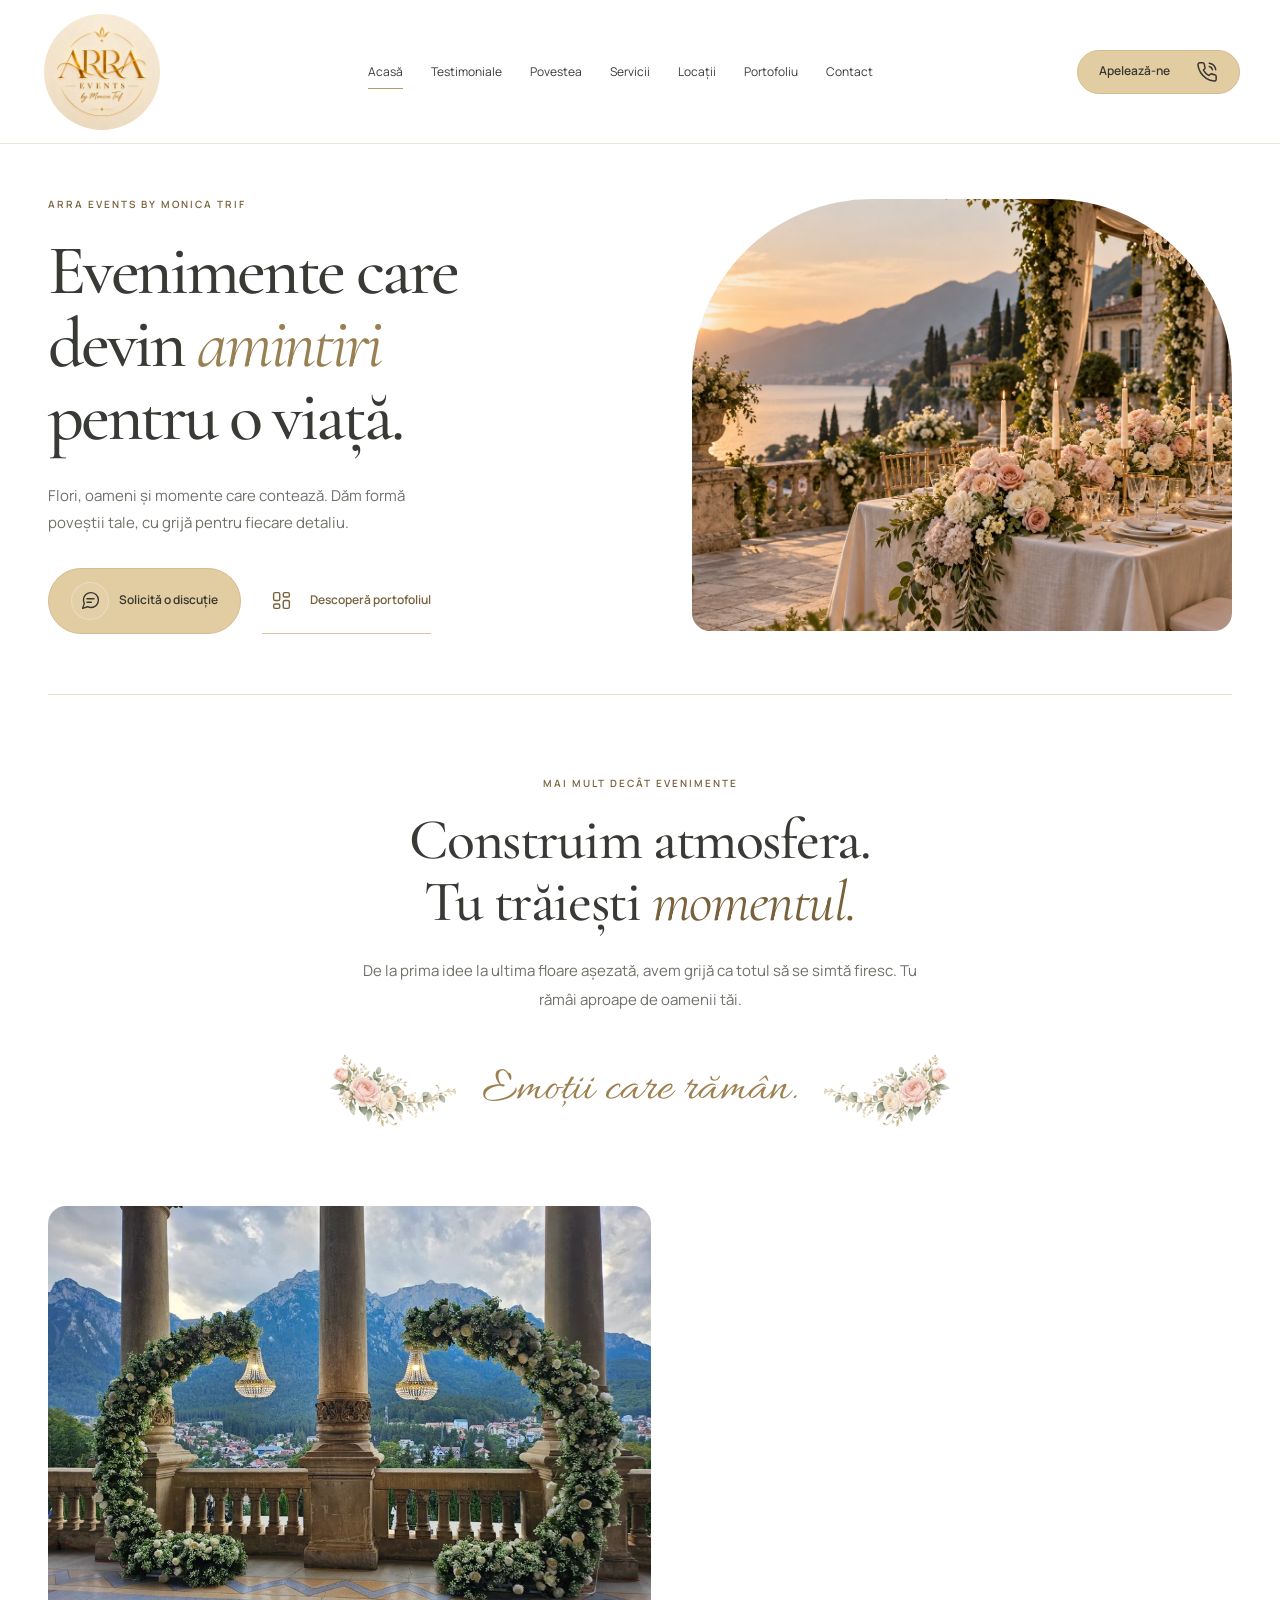
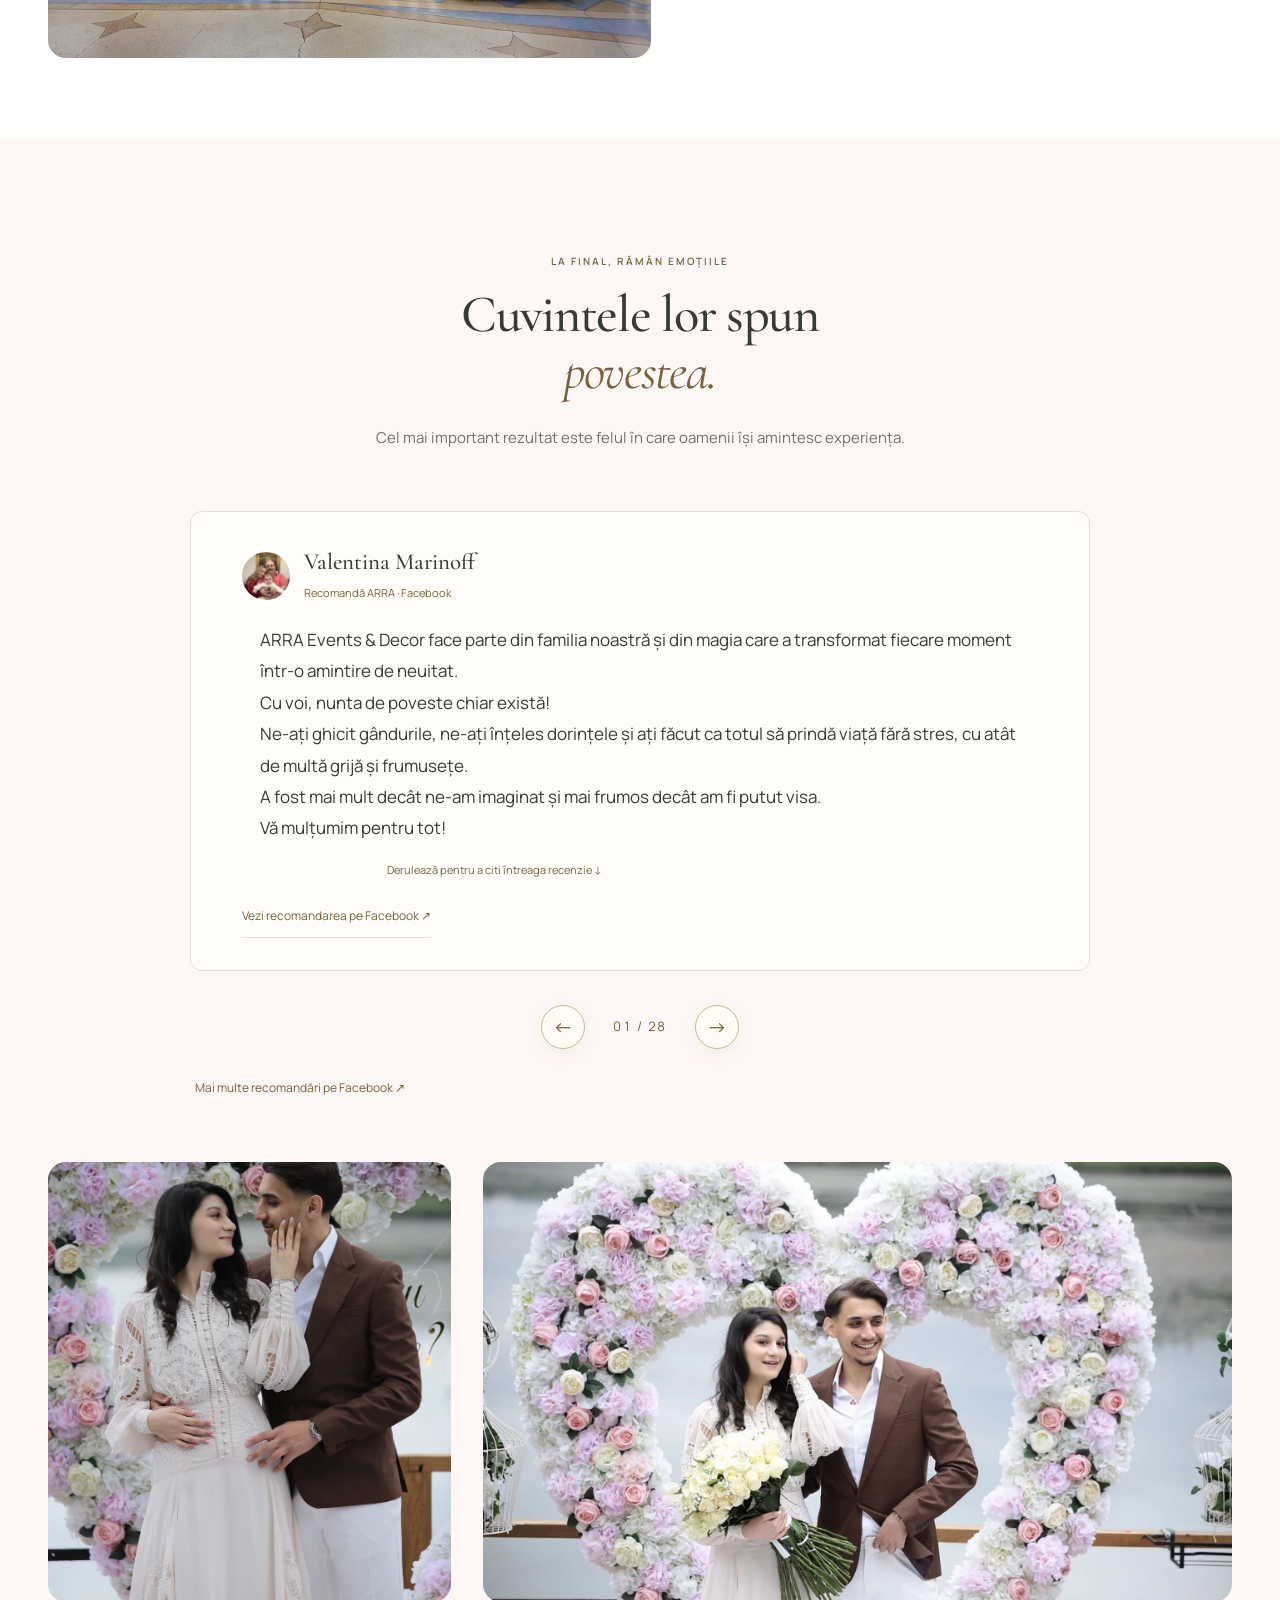
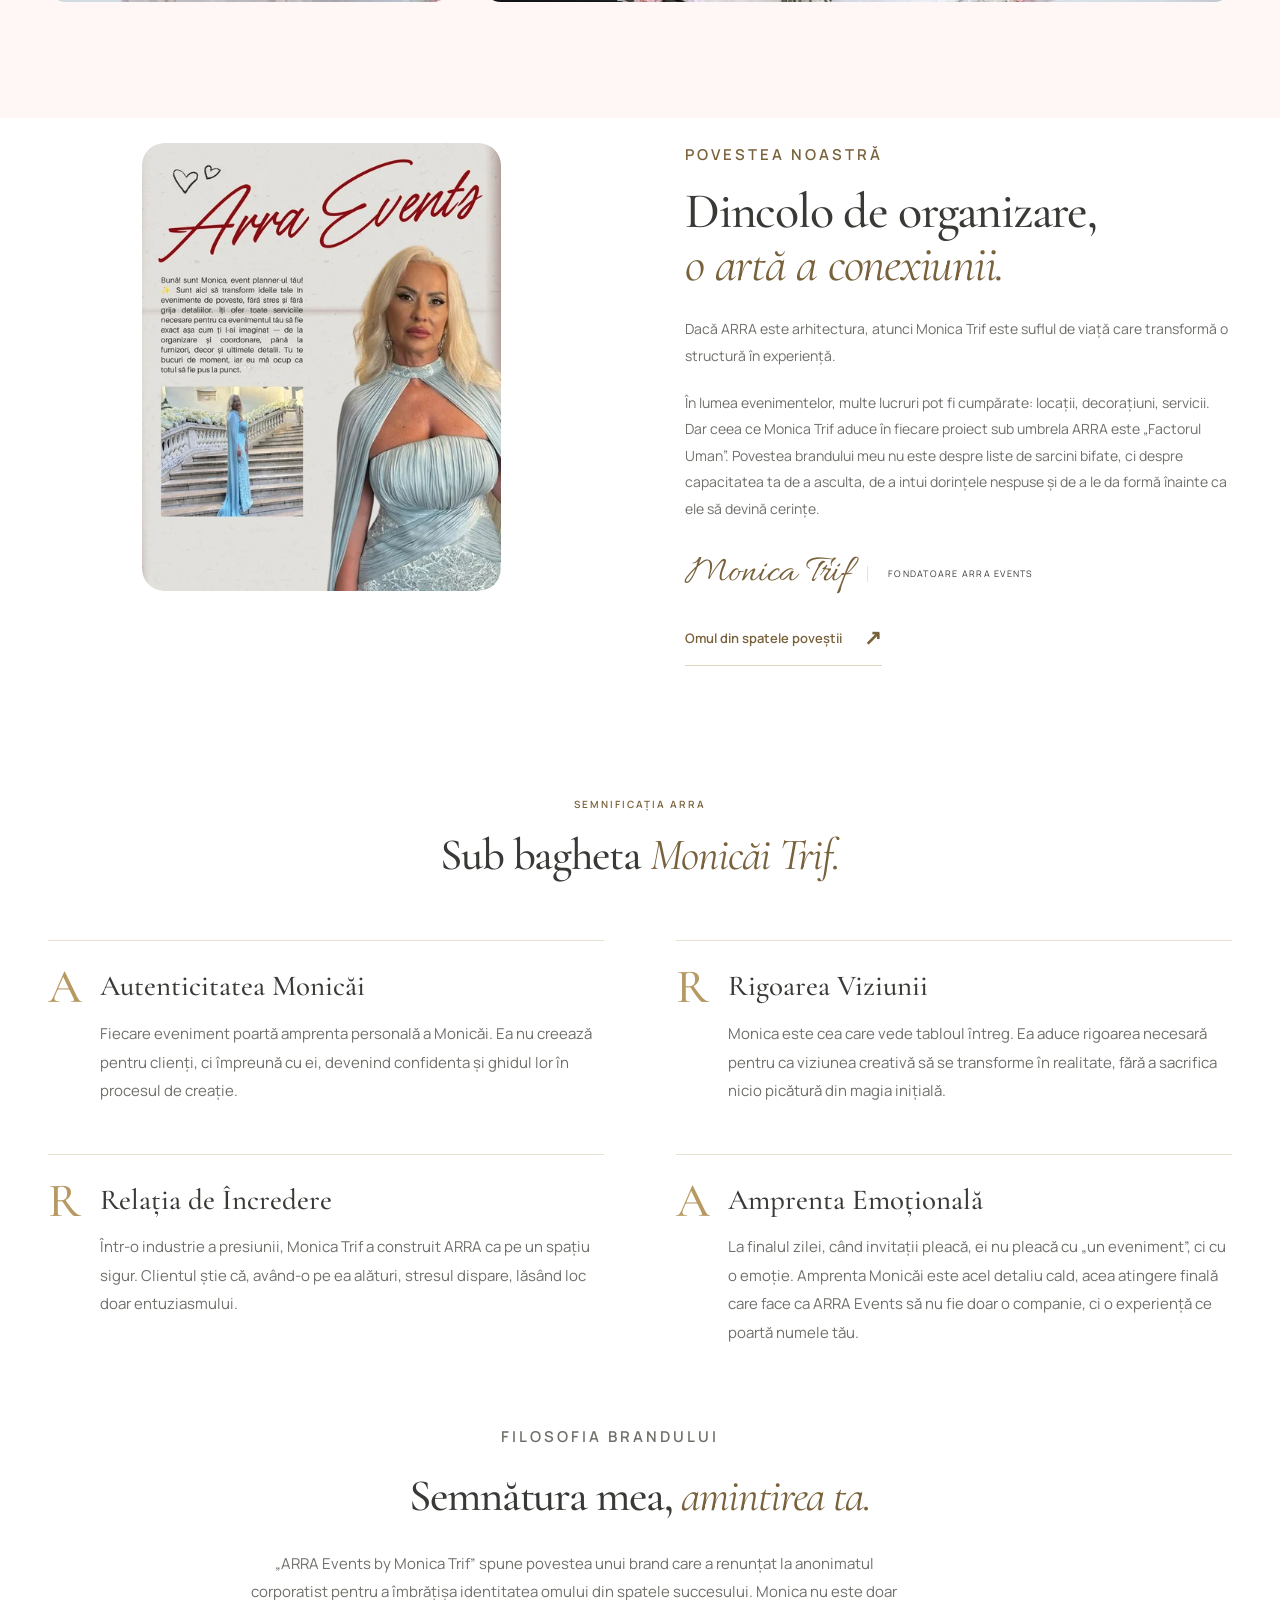
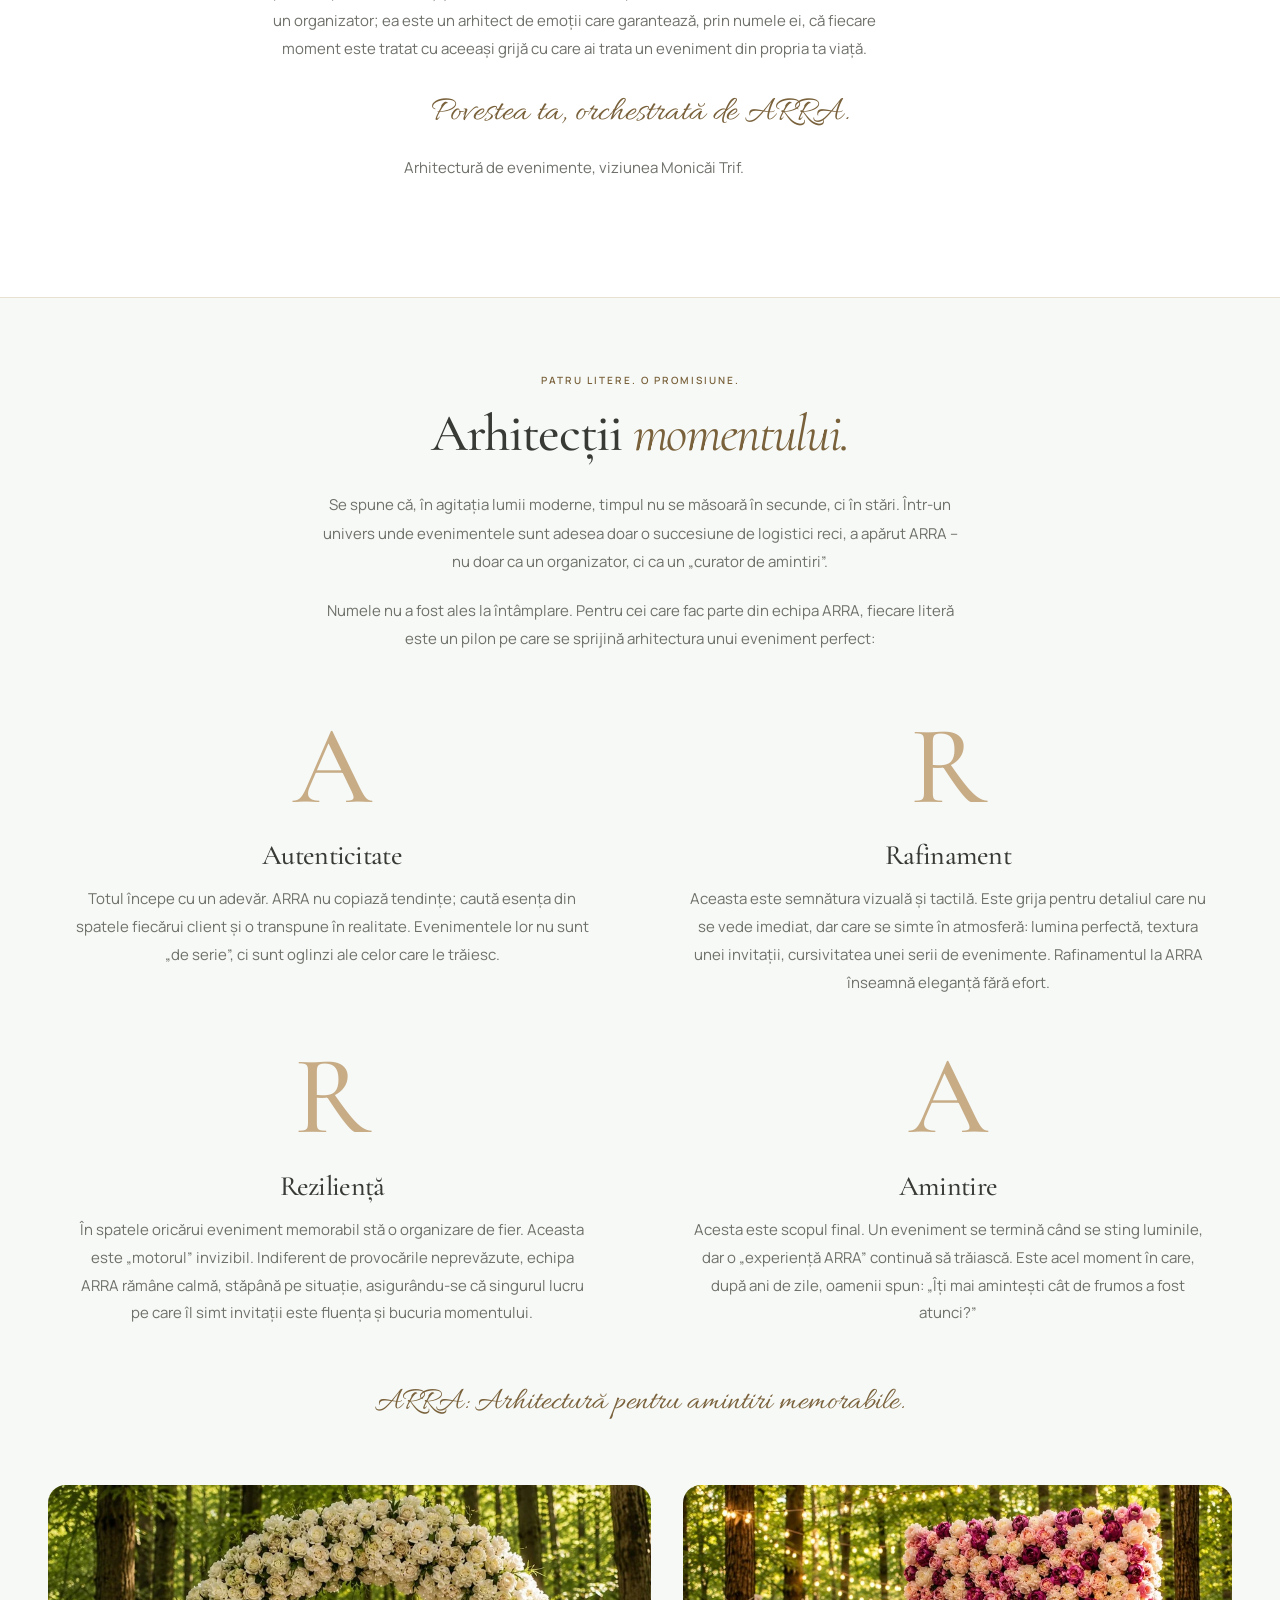
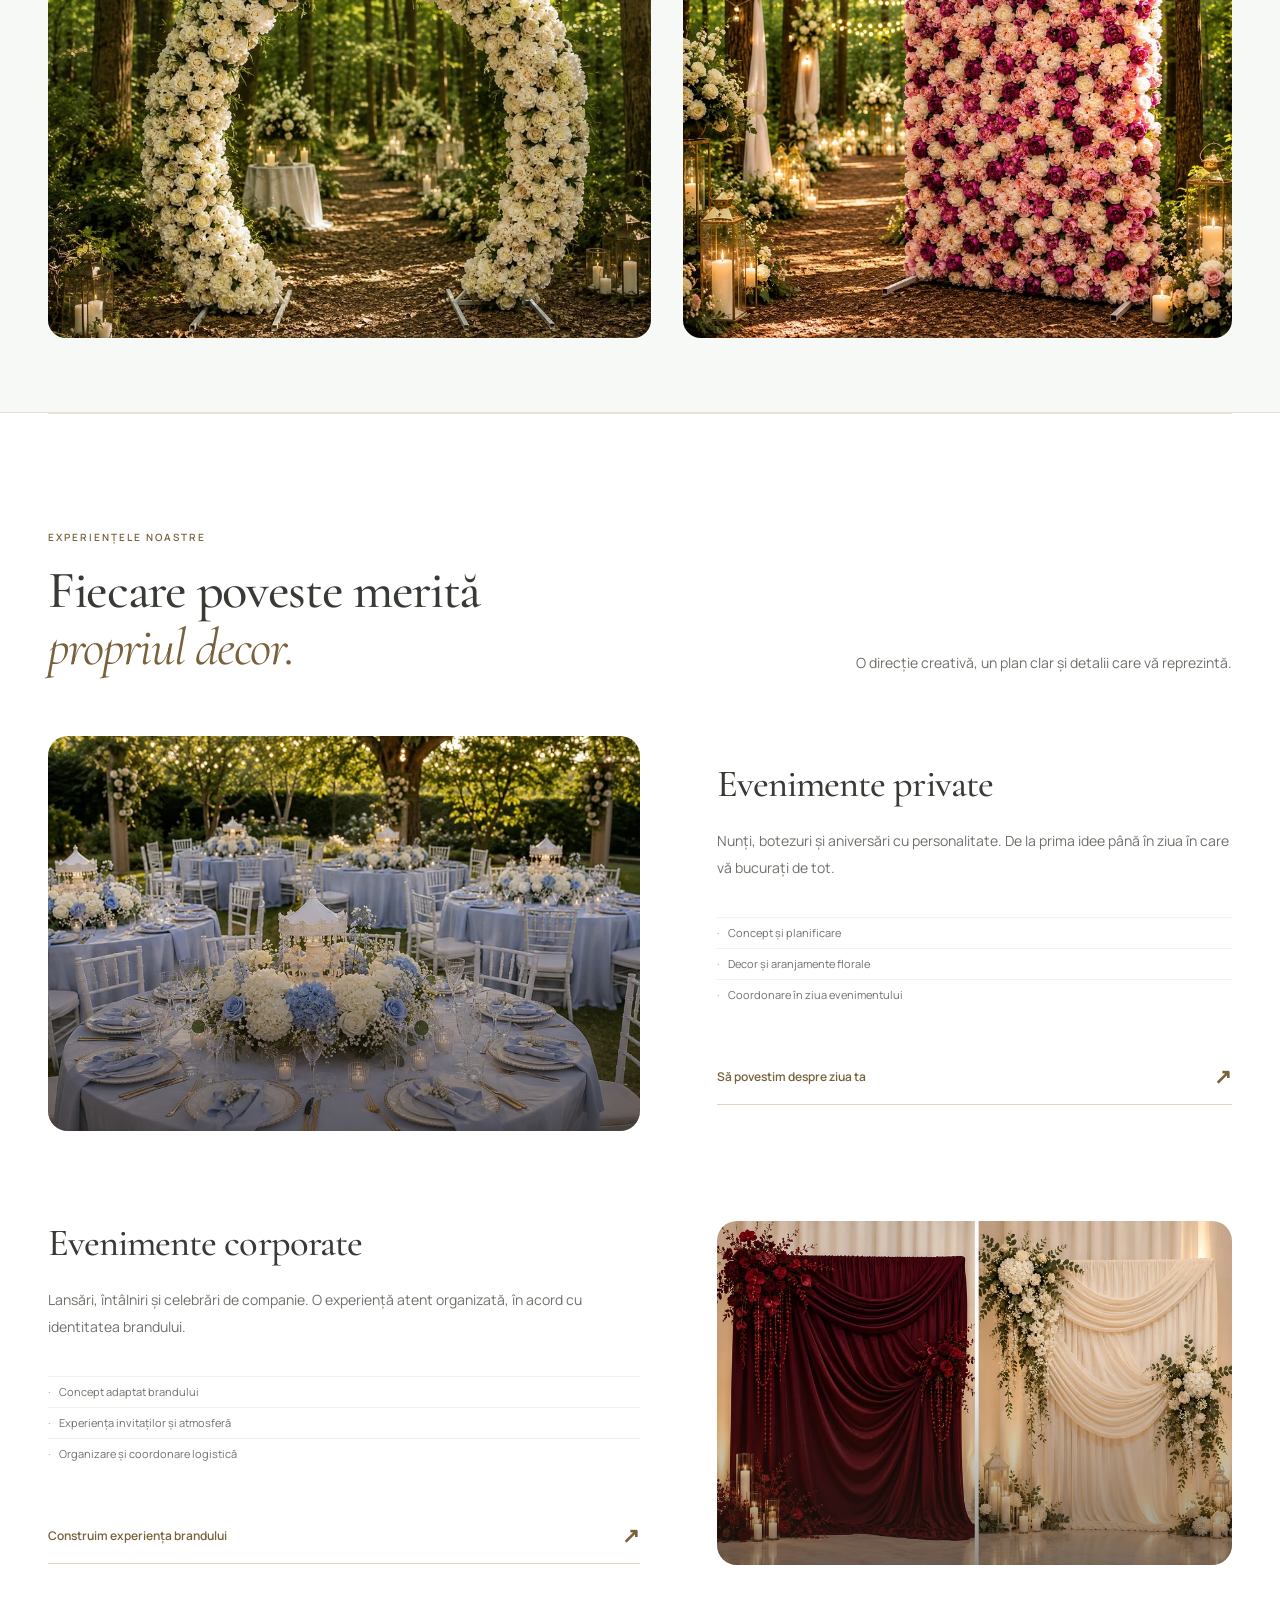
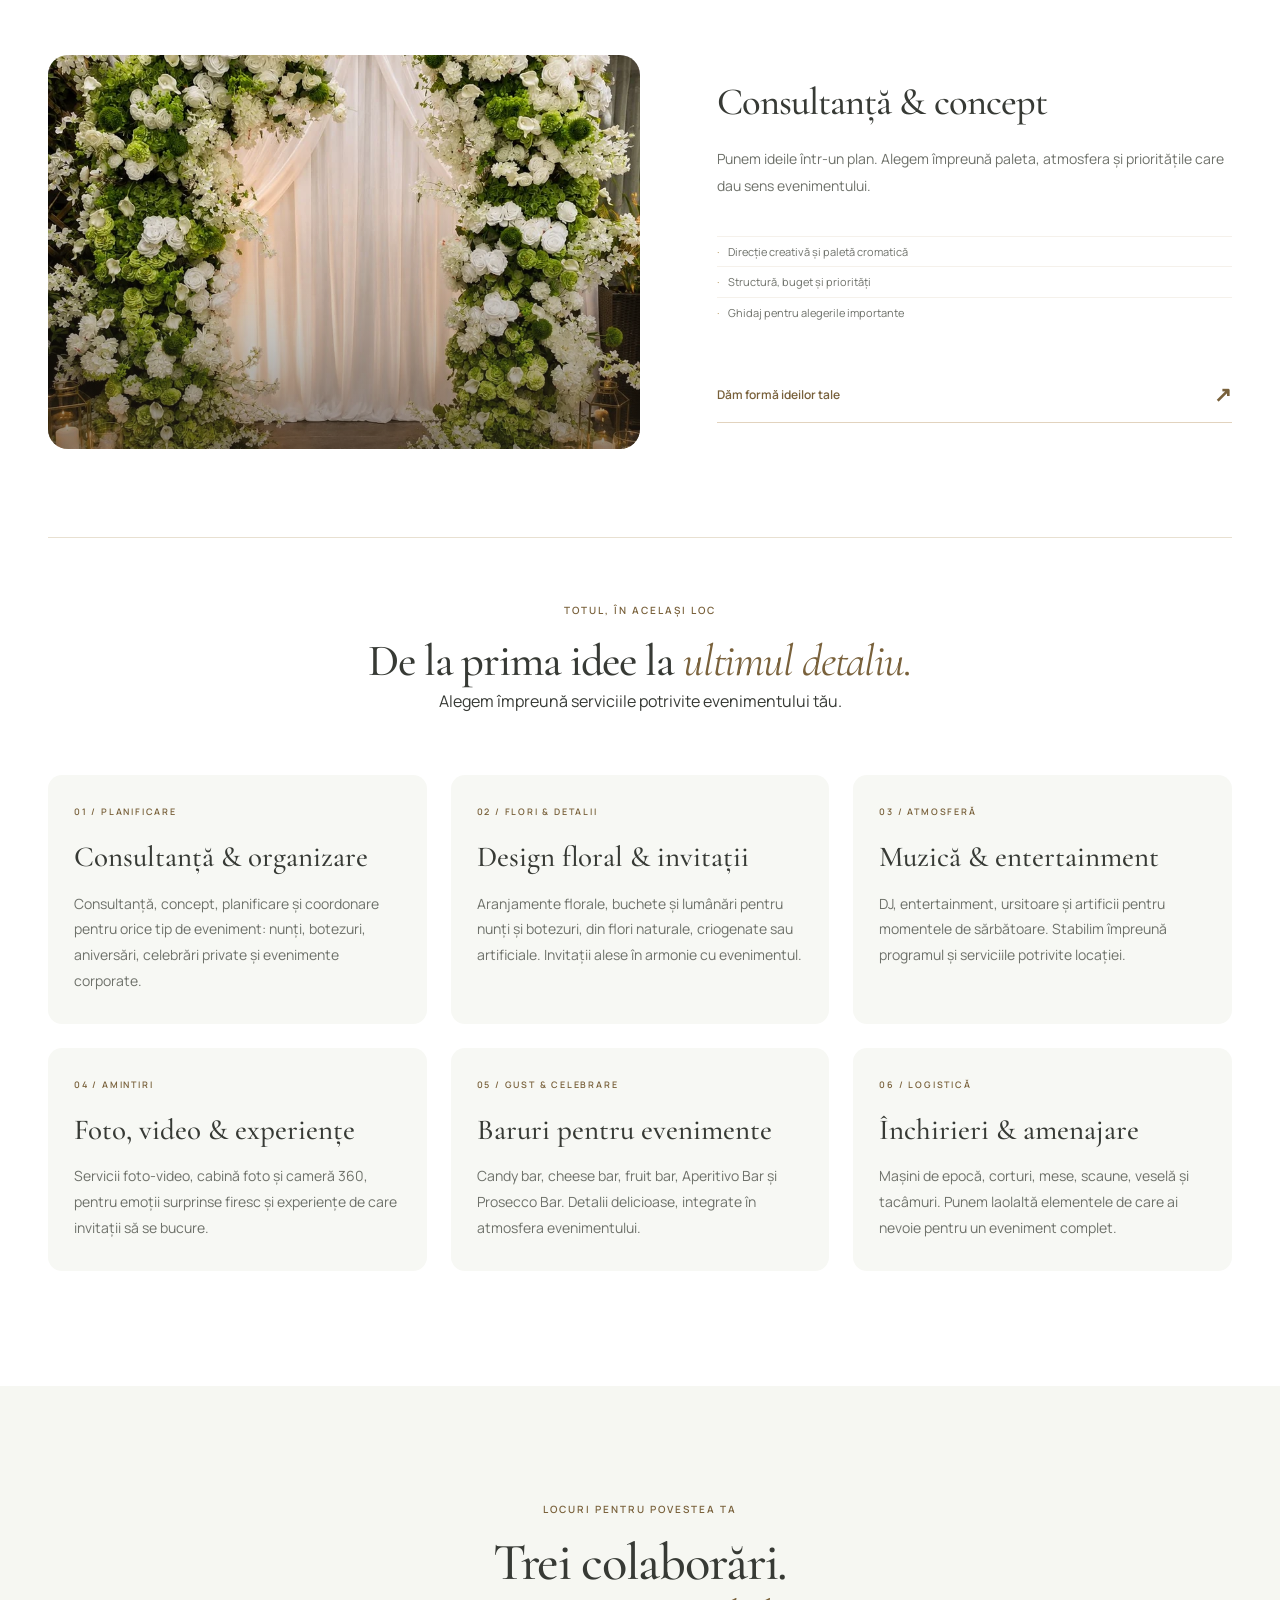
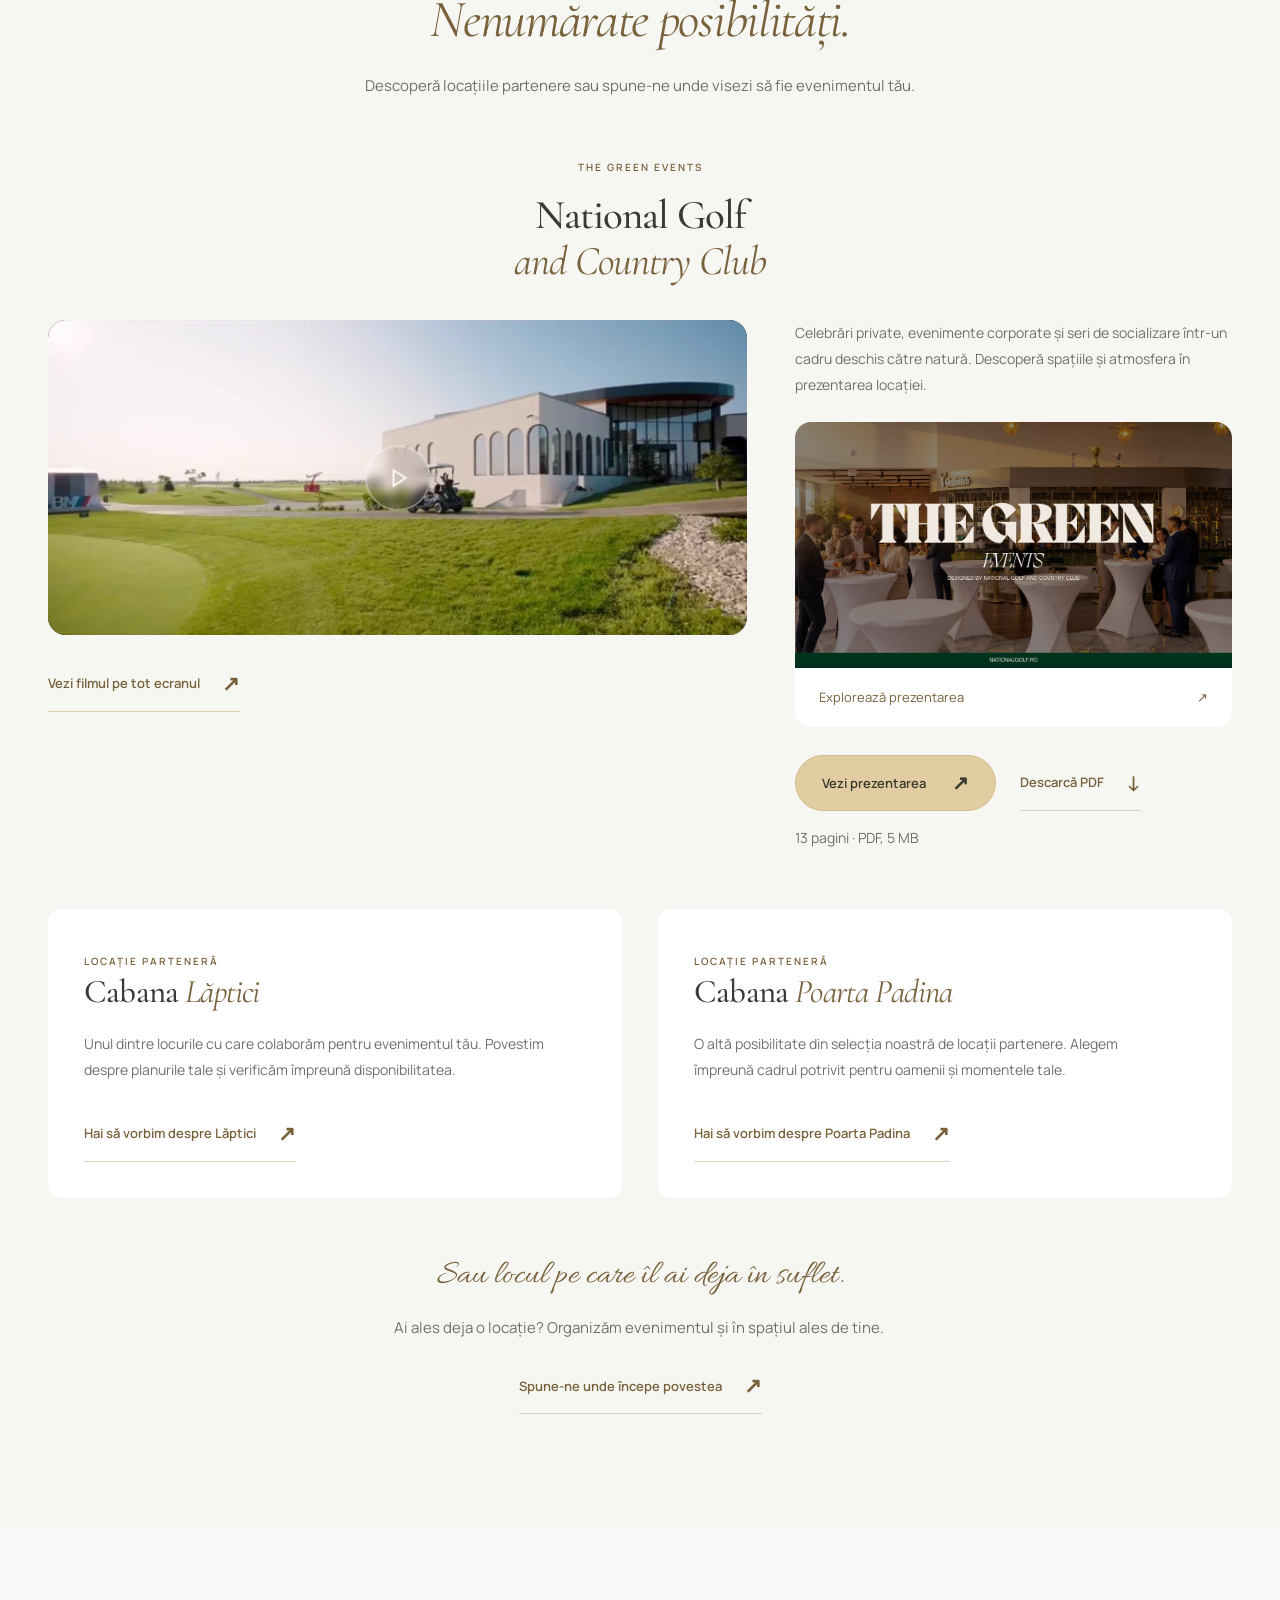
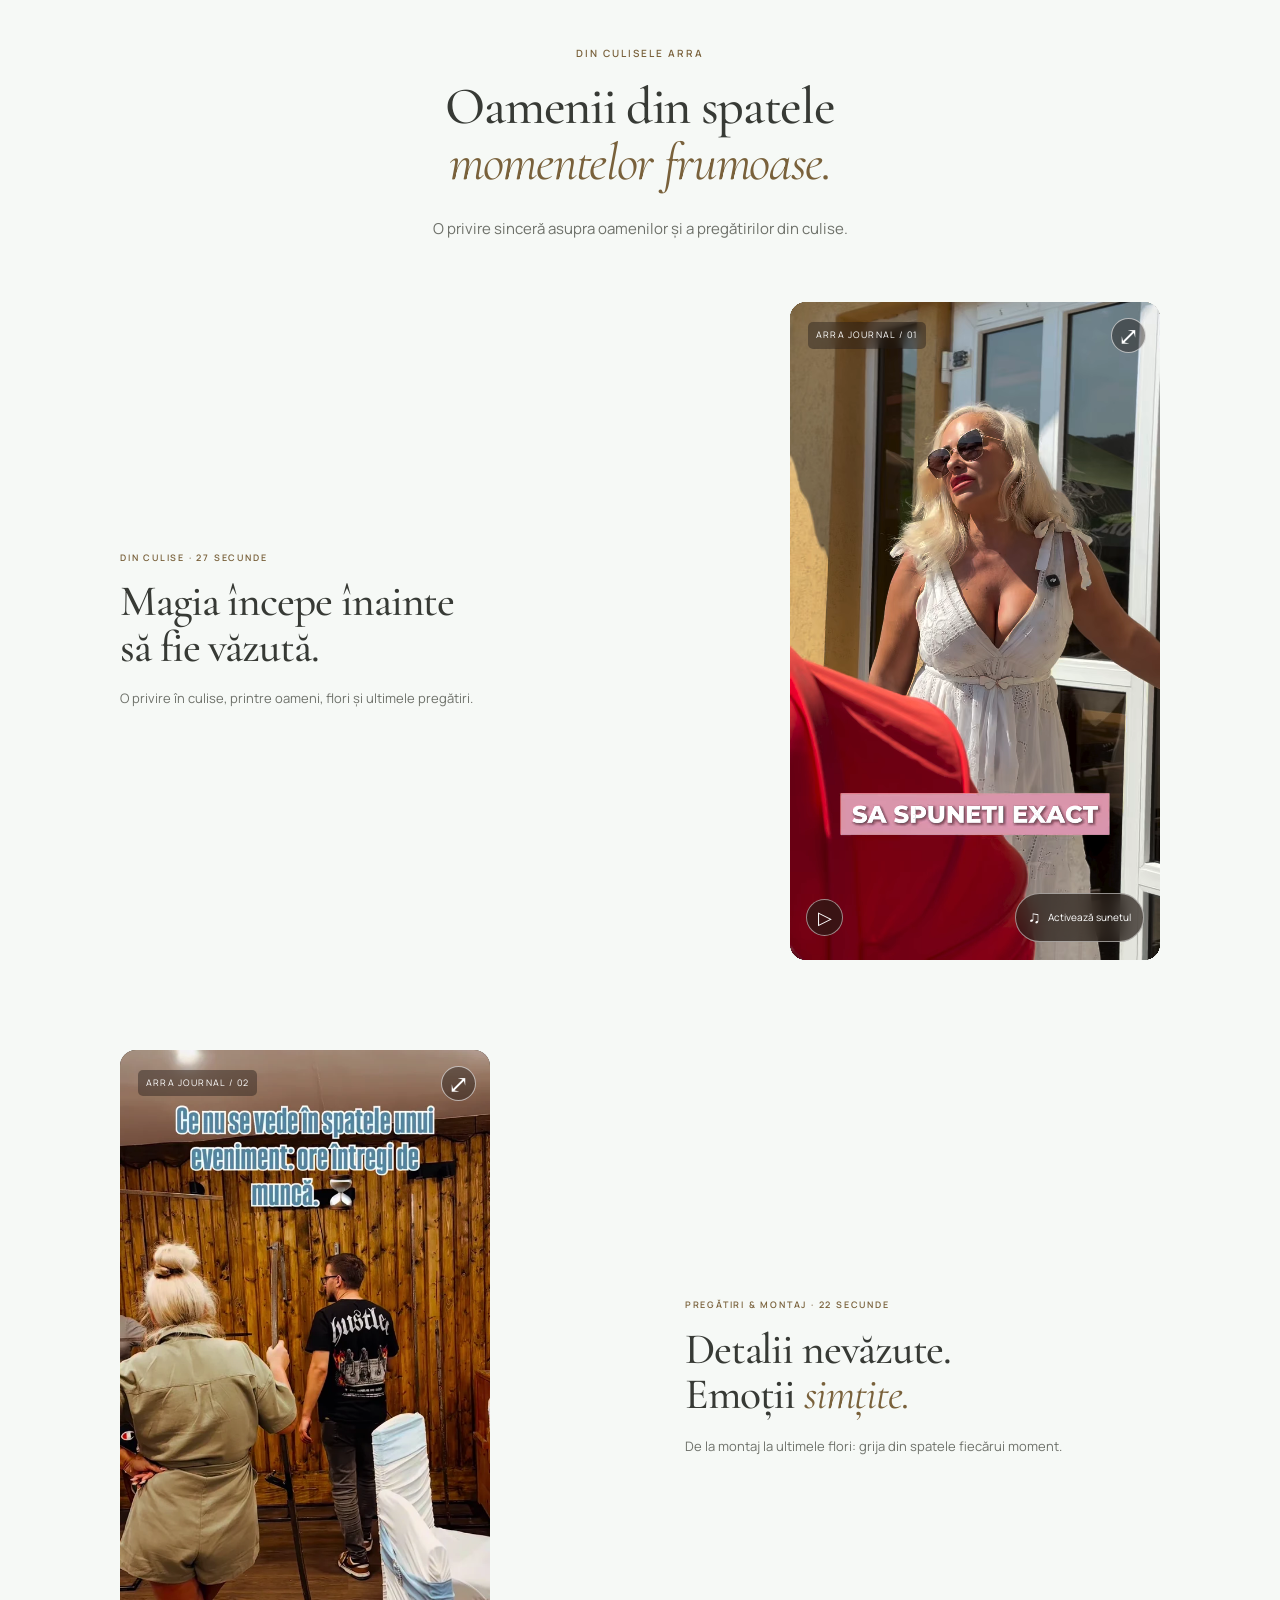
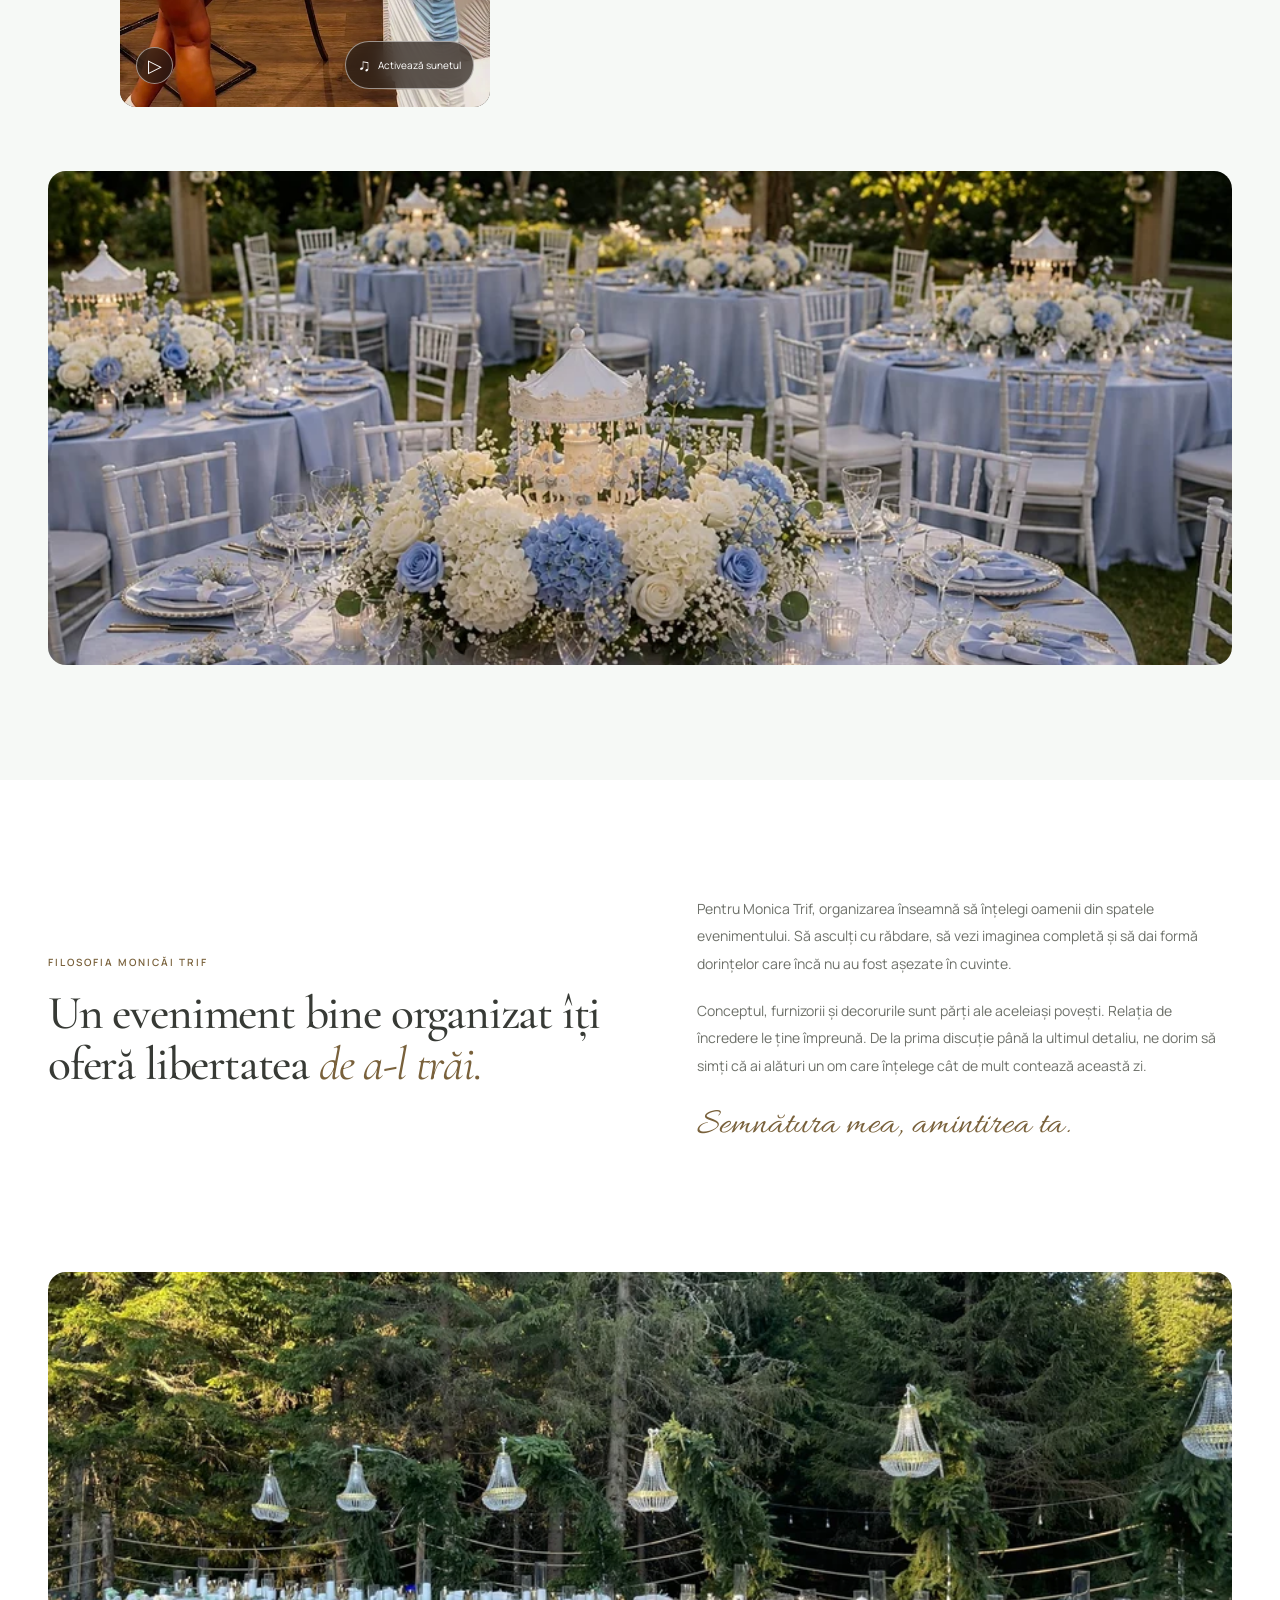
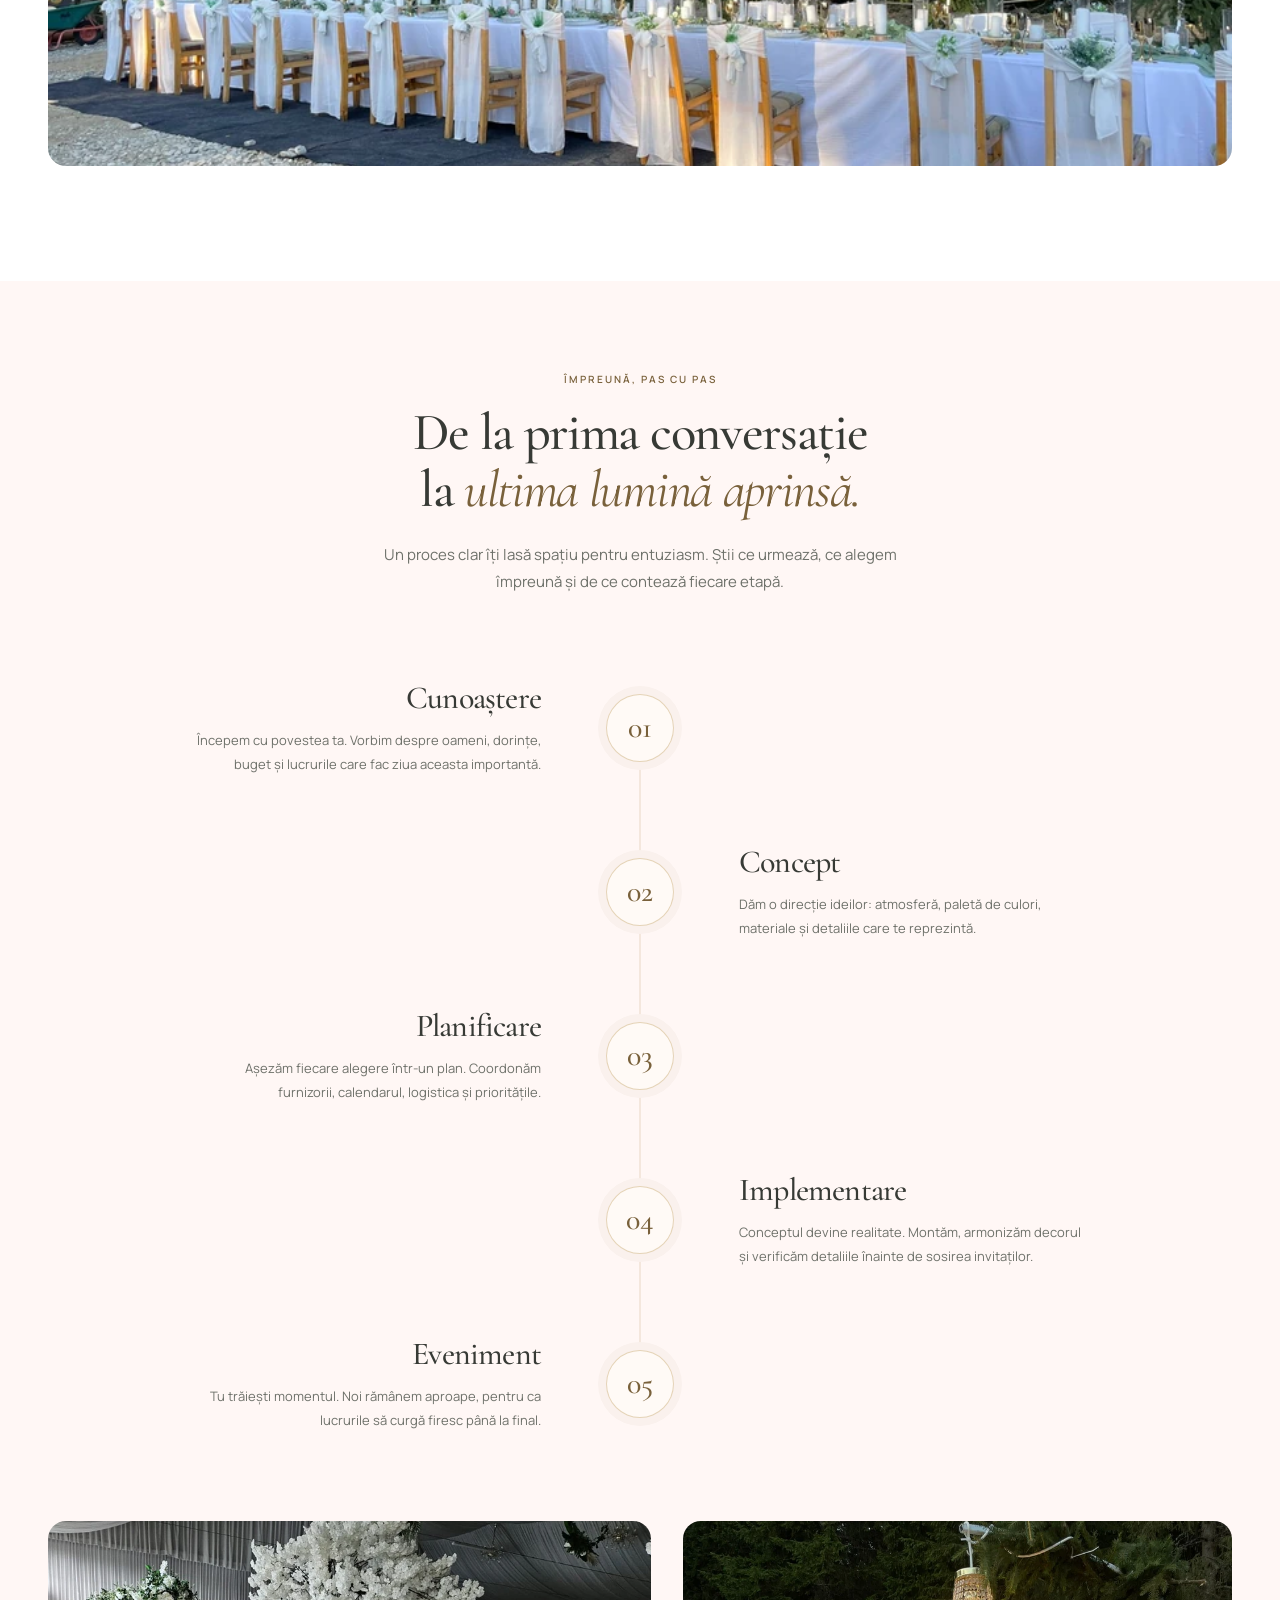
==== commit b529507e: "Update story image layout" ====
--- a/index.html
+++ b/index.html
@@ -477,37 +477,21 @@
         aria-labelledby="story-title"
       >
         <div class="story-visual reveal">
-          <div class="image-wrap">
+          <div class="story-detail">
             <img
-              src="assets/images/photo-client15-900.webp"
+              src="assets/images/monica-story-card-900.webp"
               srcset="
-                assets/images/photo-client15-480.webp   480w,
-                assets/images/photo-client15-900.webp   900w,
-                assets/images/photo-client15-1440.webp 1440w
+                assets/images/monica-story-card-480.webp   480w,
+                assets/images/monica-story-card-900.webp   900w,
+                assets/images/monica-story-card-1080.webp 1080w
               "
-              sizes="(max-width: 767px) 100vw, 50vw"
-              width="900"
-              height="675"
+              sizes="(max-width: 767px) 92vw, 28vw"
+              width="1080"
+              height="1350"
               loading="lazy"
               decoding="async"
-              alt="Arcadă albă cu drapaje fluide, trandafiri roz pal, felinare și lumânări">
-          </div>
-          <div class="story-detail">
-            <img
-              src="assets/images/photo-client09-900.webp"
-              srcset="
-                assets/images/photo-client09-480.webp   480w,
-                assets/images/photo-client09-900.webp   900w,
-                assets/images/photo-client09-1440.webp 1440w
-              "
-              sizes="(max-width: 767px) 100vw, 50vw"
-              width="900"
-              height="675"
-              loading="lazy"
-              decoding="async"
-              alt="Cristelniță decorată cu hortensii și trandafiri bleu, drapaj și fundă albă"><span>Frumusețea stă în detalii.</span>
-          </div>
-          <span class="side-caption">OAMENI · MOMENTE · POVEȘTI</span>
+              alt="Monica Trif, event planner ARRA Events, prezentată într-un material editorial despre organizarea evenimentelor fără stres">
+          </div>
         </div>
         <div class="story-copy">
           <p class="eyebrow reveal">POVESTEA NOASTRĂ</p>
@@ -528,15 +512,6 @@
             >Omul din spatele poveștii <span>↗</span></a
           >
         </div>
-        <figure class="monica-intro-card reveal">
-          <img
-            src="assets/images/monica-intro-card.png"
-            width="1080"
-            height="1350"
-            loading="lazy"
-            decoding="async"
-            alt="Monica Trif, event planner ARRA Events, prezentată într-un material editorial despre organizarea evenimentelor fără stres">
-        </figure>
         <div class="story-chapters">
           <div class="section-heading centered">
             <p class="eyebrow">SEMNIFICAȚIA ARRA</p>
@@ -1776,11 +1751,11 @@
         <div class="lightbox-image-wrap">
           <img
             id="lightbox-image"
-            src="assets/images/photo-client15-1440.webp"
+            src="assets/images/photo-client29-1440.webp"
             width="900"
             height="1600"
             decoding="async"
-            alt="Arcadă albă cu drapaje fluide, trandafiri roz pal, felinare și lumânări"><button
+            alt="Cerere în căsătorie în fața unei inimi cu flori albe, roz și lila, pe malul lacului"><button
             type="button"
             class="lightbox-arrow previous"
             aria-label="Fotografia anterioară"
--- a/assets/css/client-refinements.css
+++ b/assets/css/client-refinements.css
@@ -24,8 +24,11 @@
 .is-opening .intro-skip { opacity: 0; pointer-events: none; }
 .story { align-items: start; }
 .story-copy p { max-width: 62ch; }
-.monica-intro-card { grid-column: 1/-1; max-width: 760px; margin: 56px auto 0; border-radius: 24px; overflow: hidden; box-shadow: 0 28px 70px #7e5b1f1c; background: #fffaf2; }
-.monica-intro-card img { display: block; width: 100%; height: auto; }
+.story { scroll-margin-top: 128px; }
+.story-visual { max-width: min(100%, 520px); margin: 0 auto; padding: 0; }
+.story-detail { position: static; display: block; width: 100%; padding: 0; background: transparent; box-shadow: none; border-radius: 22px; transform: none; overflow: hidden; }
+.story-detail img { display: block; width: auto; max-width: 100%; height: auto; max-height: min(620px, calc(100svh - 180px)); margin-inline: auto; aspect-ratio: auto; object-fit: contain; border-radius: 22px; }
+.story-detail span { display: none; }
 .story-chapters { grid-column: 1/-1; padding-top: 40px; }
 .story-chapters h3, .service-catalogue h3 { font-size: clamp(32px,3.5vw,48px); }
 .story-pillars { display: grid; grid-template-columns: repeat(2,minmax(0,1fr)); gap: 48px 72px; }
@@ -108,7 +111,10 @@
   .site-header.scrolled .brand img { width: 52px; height: 52px; }
   .hero-image { height: auto; aspect-ratio: 4/3; border-radius: 18px; }
   .hero-image img { height: 100%; aspect-ratio: auto; object-position: 75% 50%; }
-  .monica-intro-card { margin-top: 38px; border-radius: 18px; box-shadow: 0 18px 44px #7e5b1f16; }
+  .story { scroll-margin-top: 108px; }
+  .story-visual { max-width: 100%; padding-left: 0; }
+  .story-detail { max-width: 520px; margin-inline: auto; border-radius: 18px; }
+  .story-detail img { width: 100%; max-height: none; border-radius: 18px; }
   .story-chapters { padding-top: 20px; }
   .story-pillars, .values-grid, .catalogue-grid, .venue-feature, .venue-options { grid-template-columns: 1fr; }
   .story-pillars { gap: 32px; }
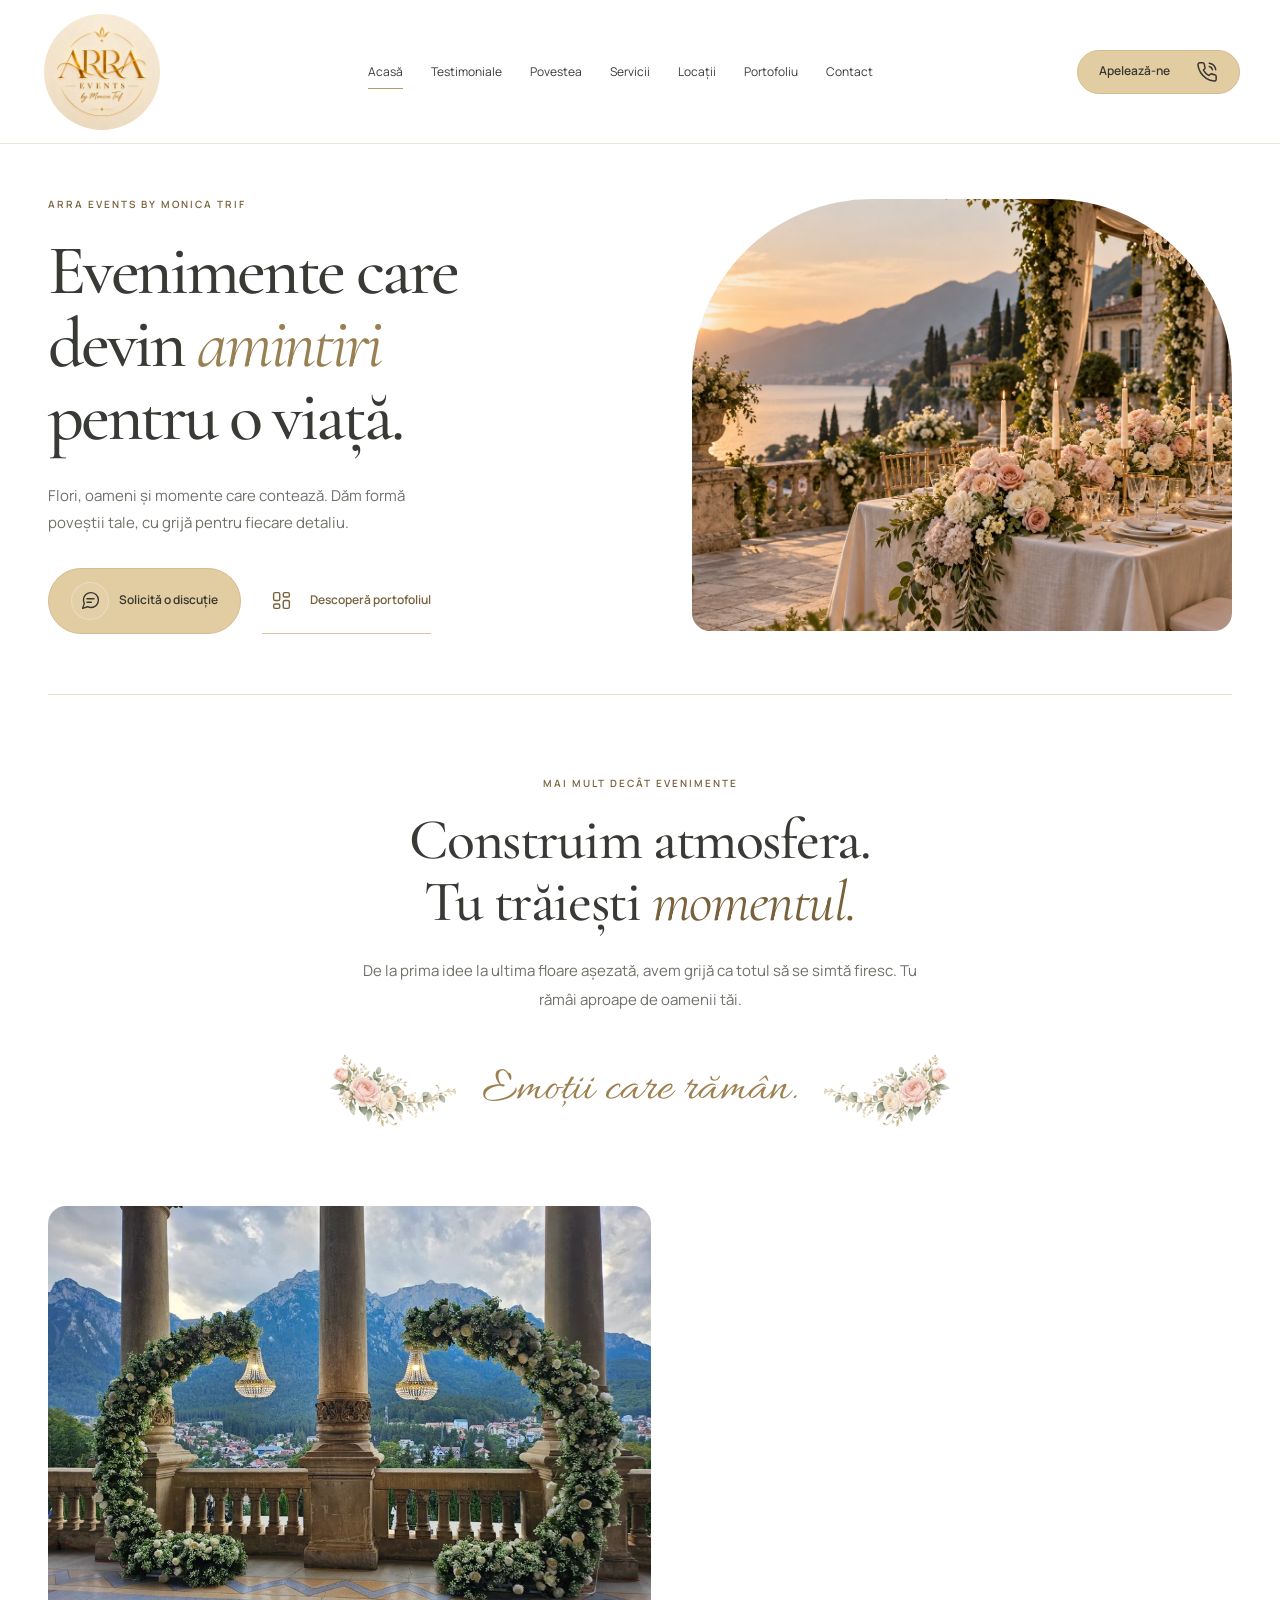
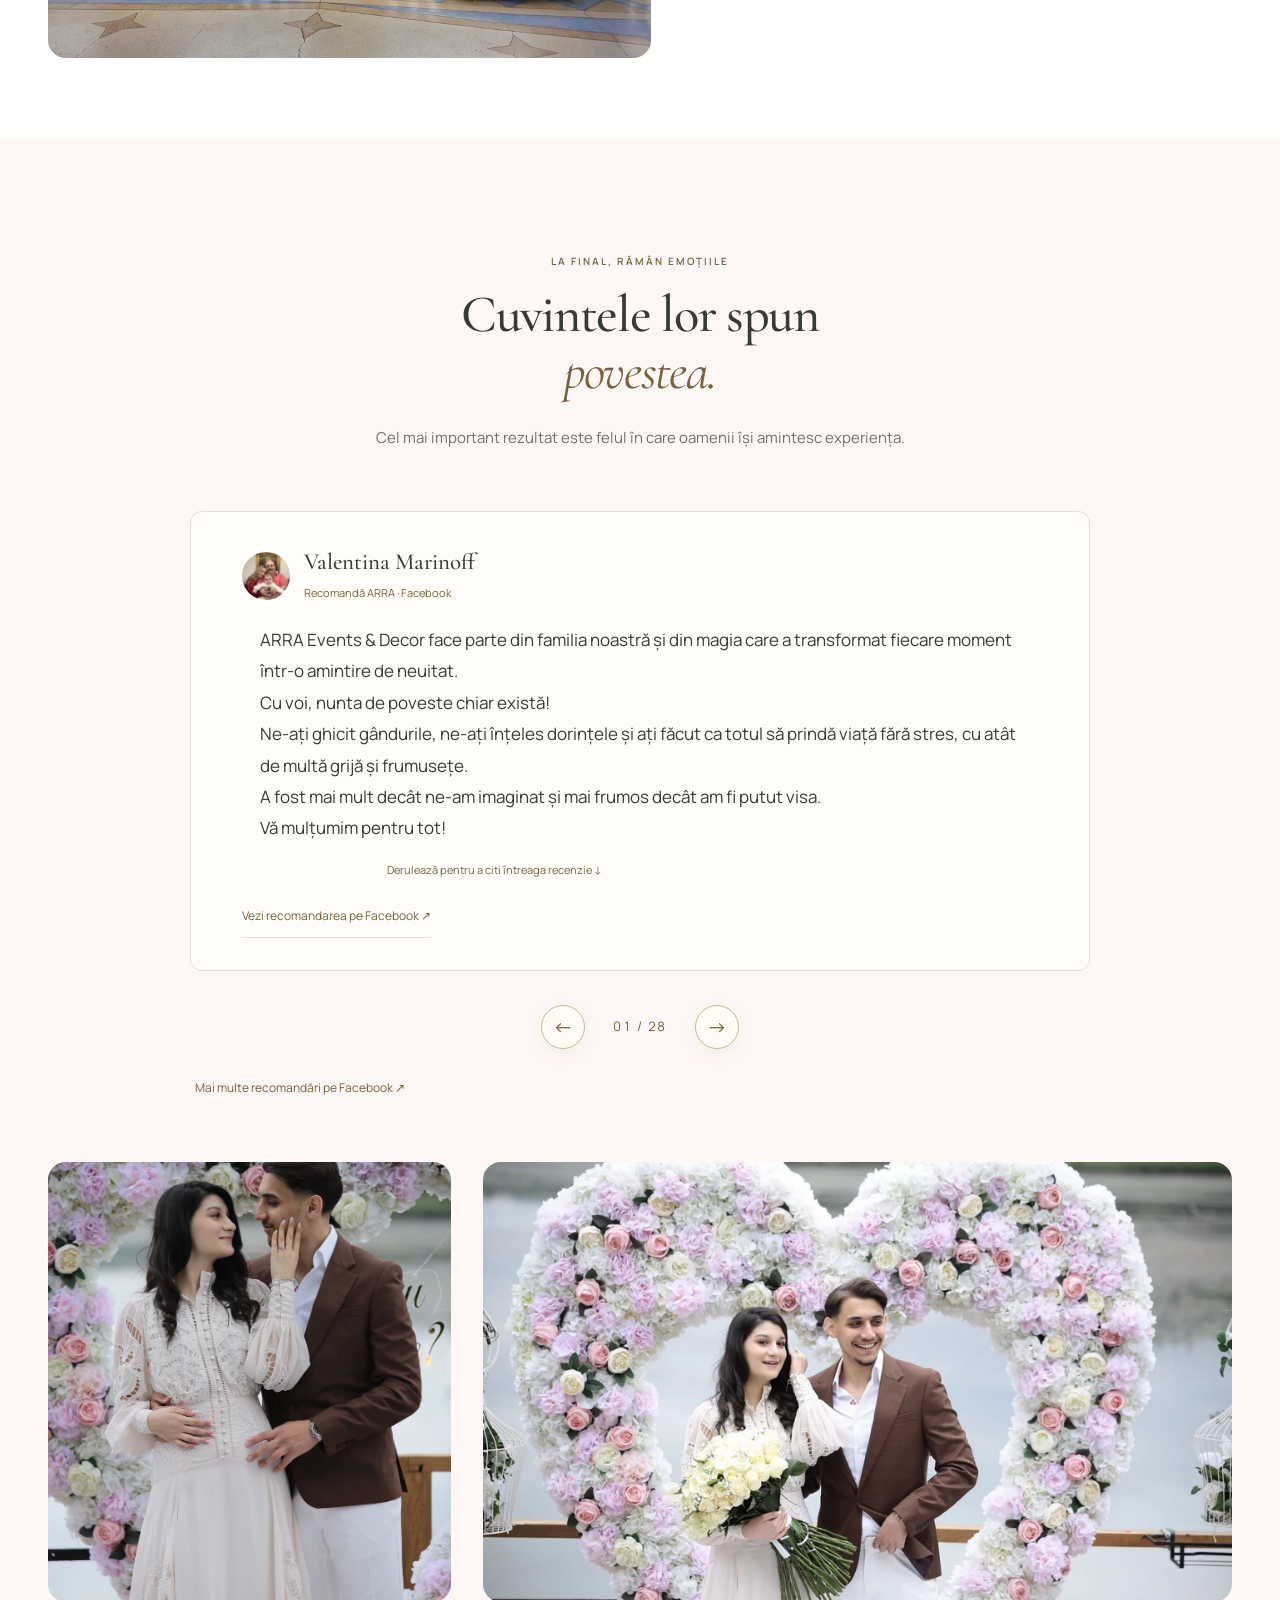
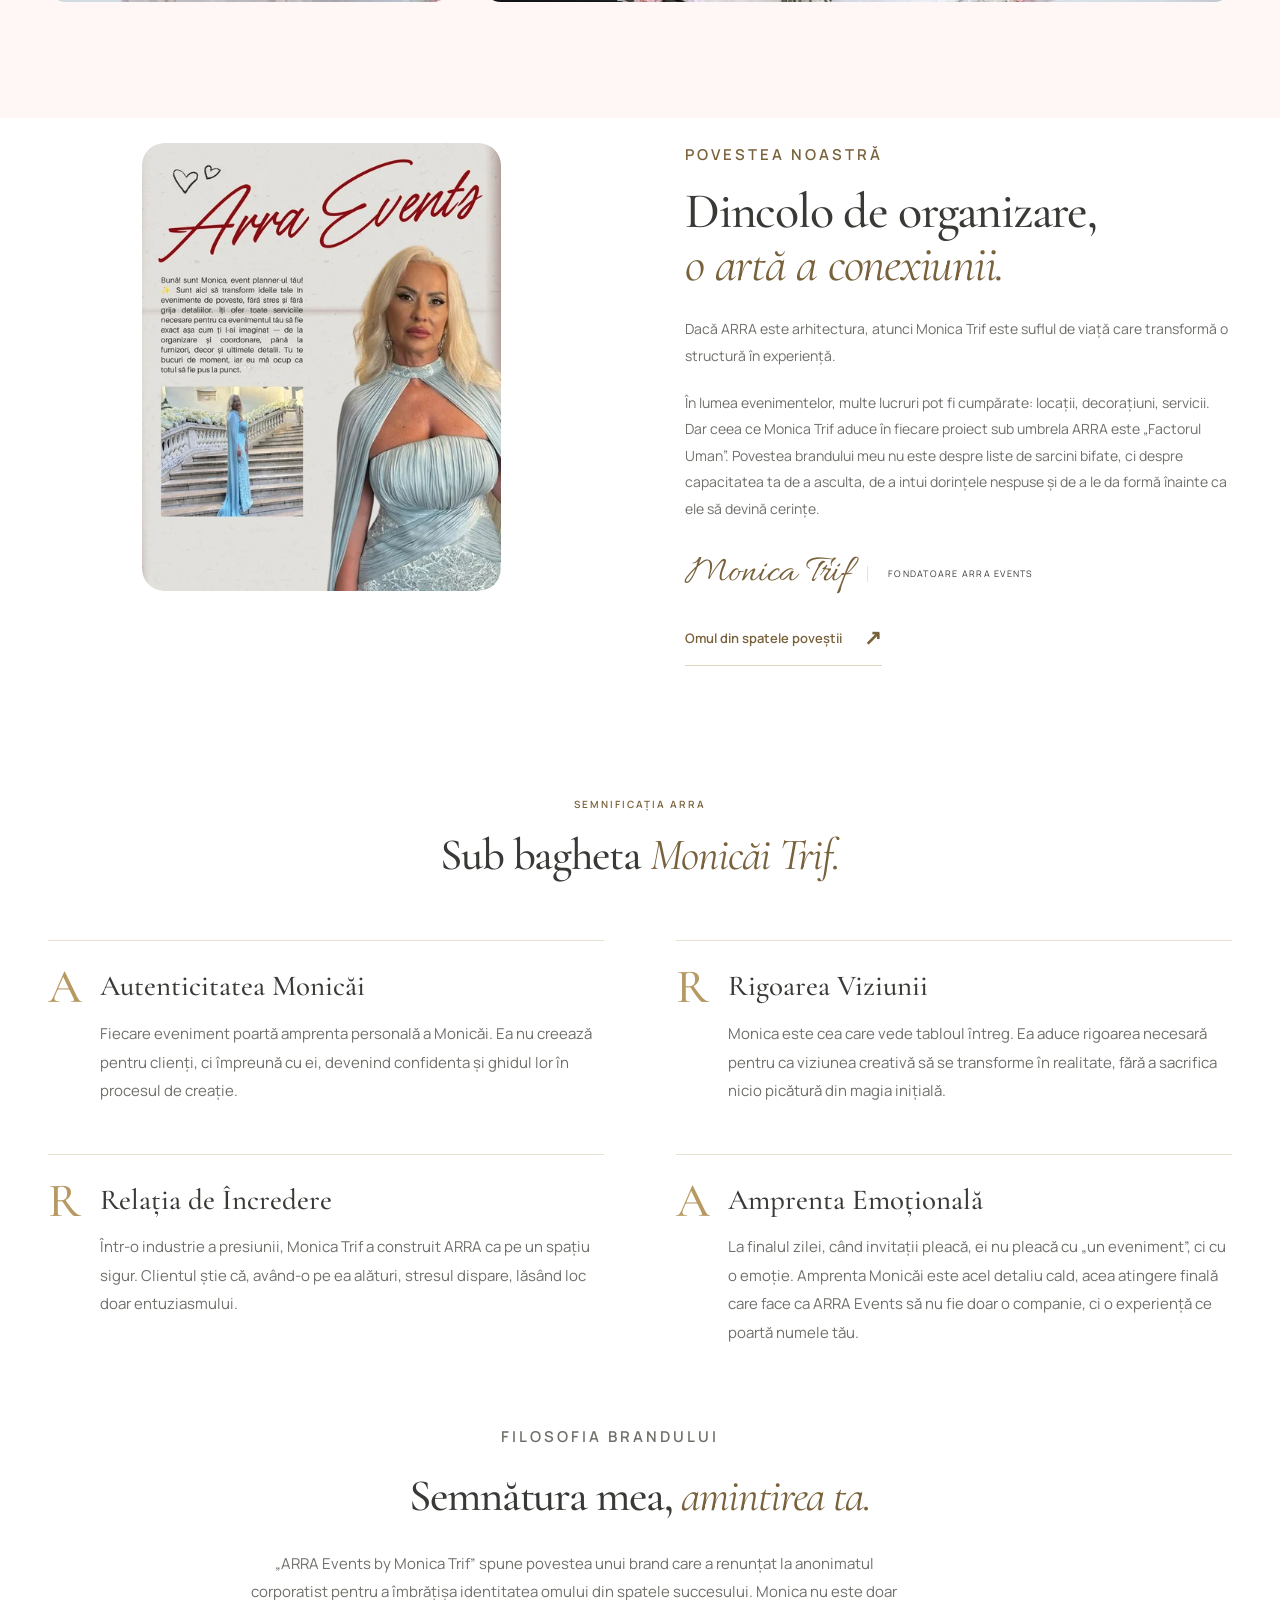
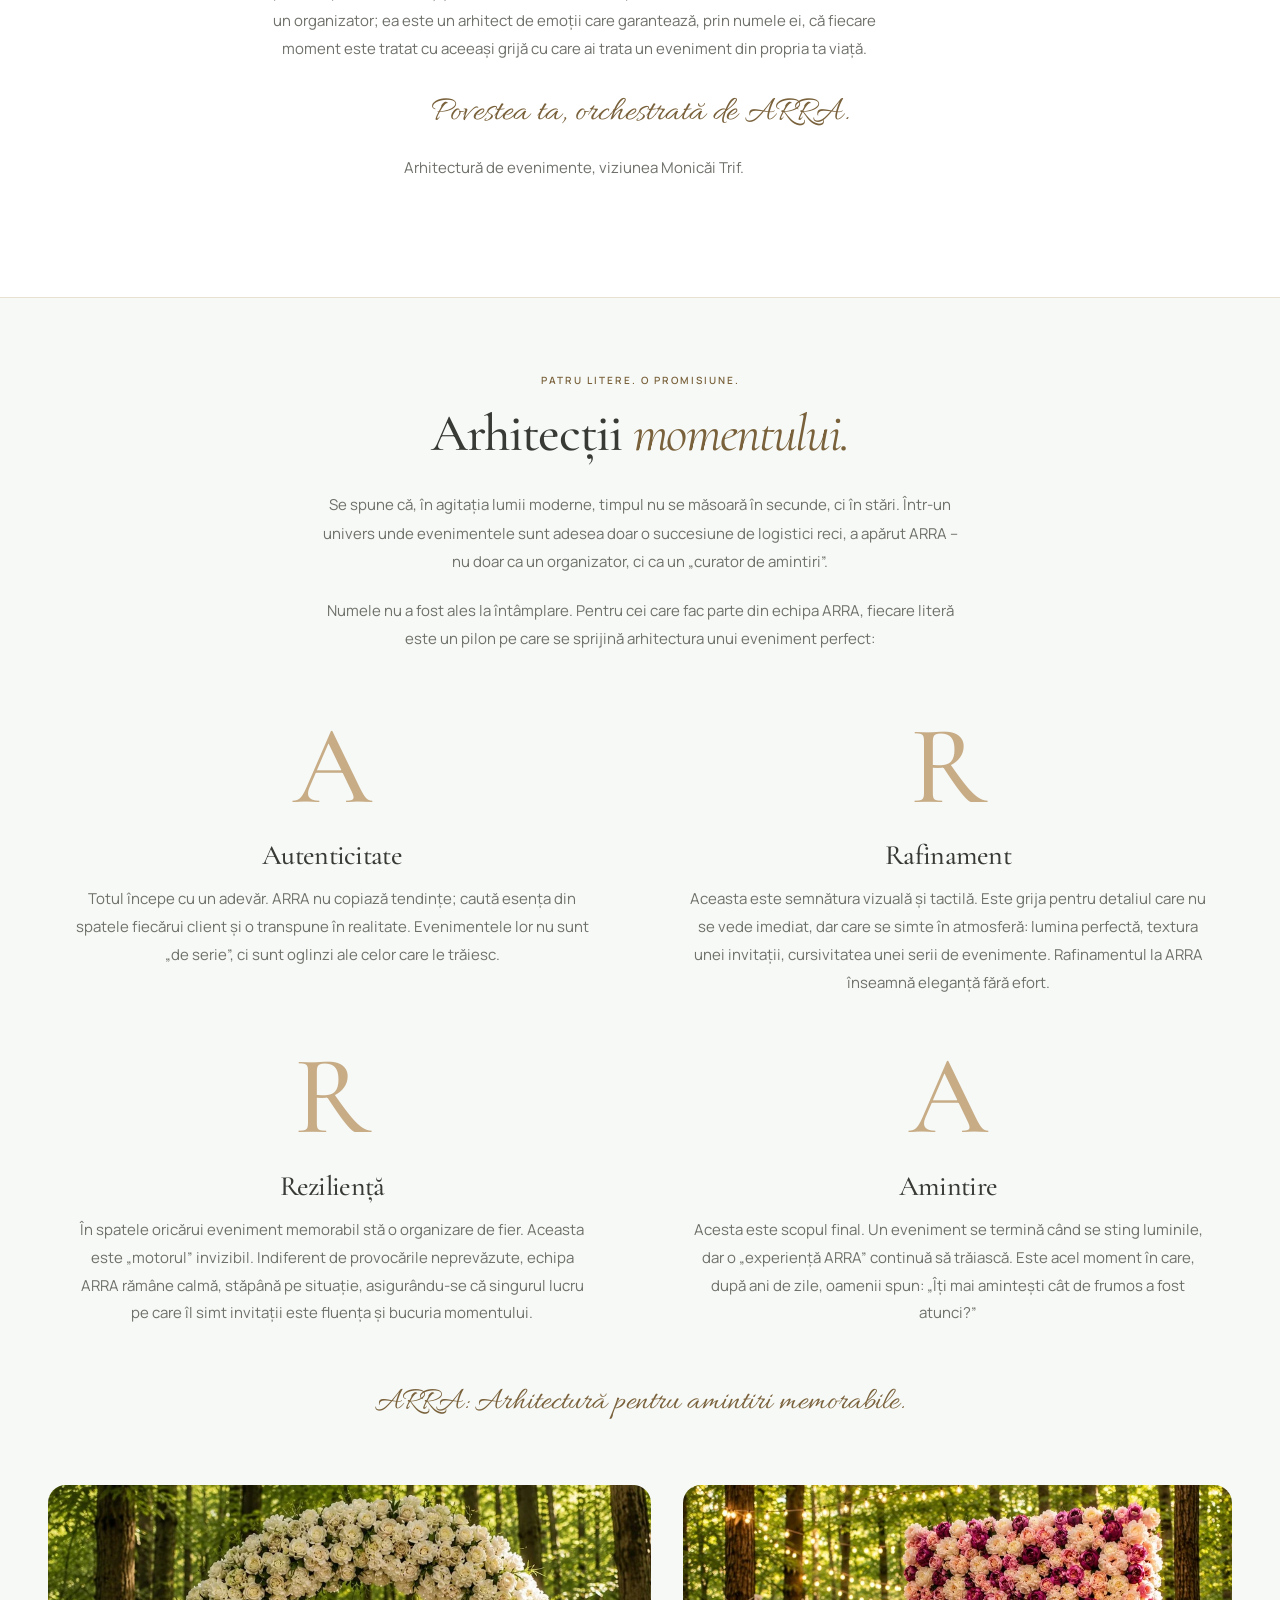
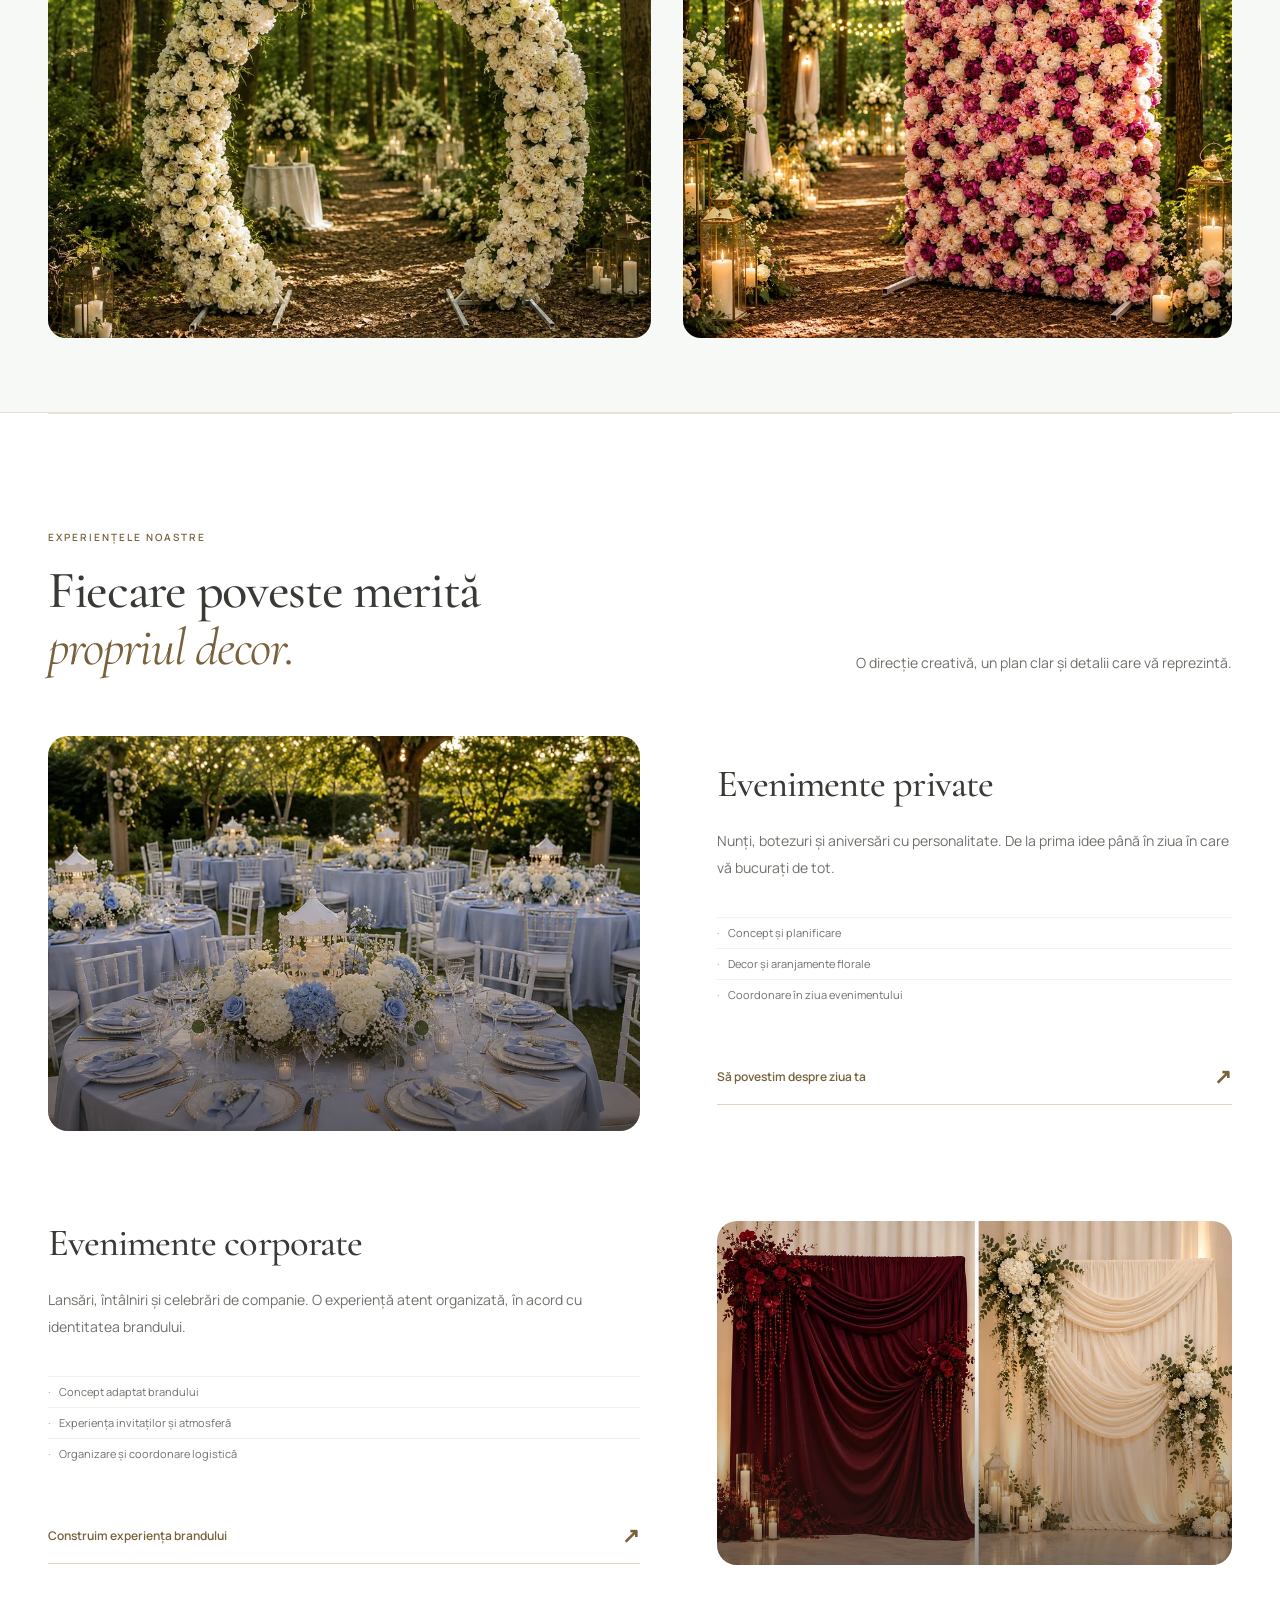
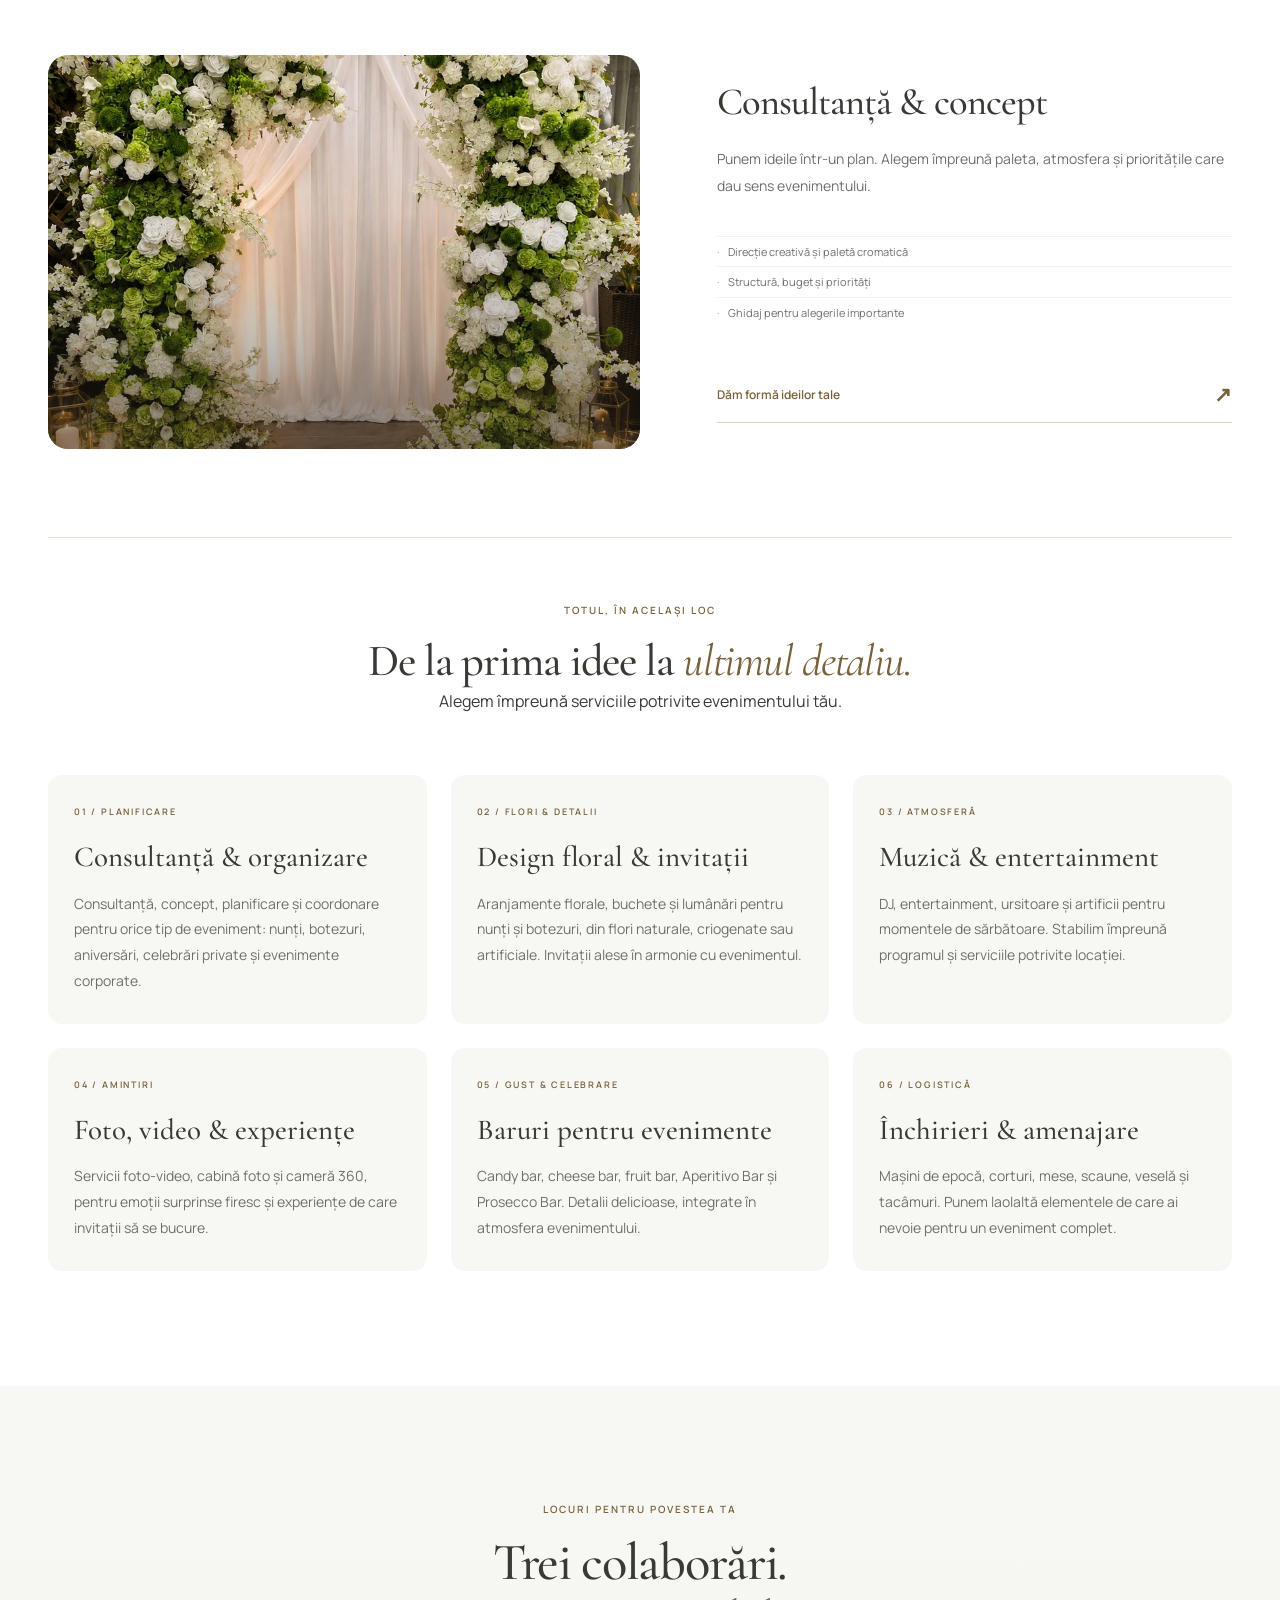
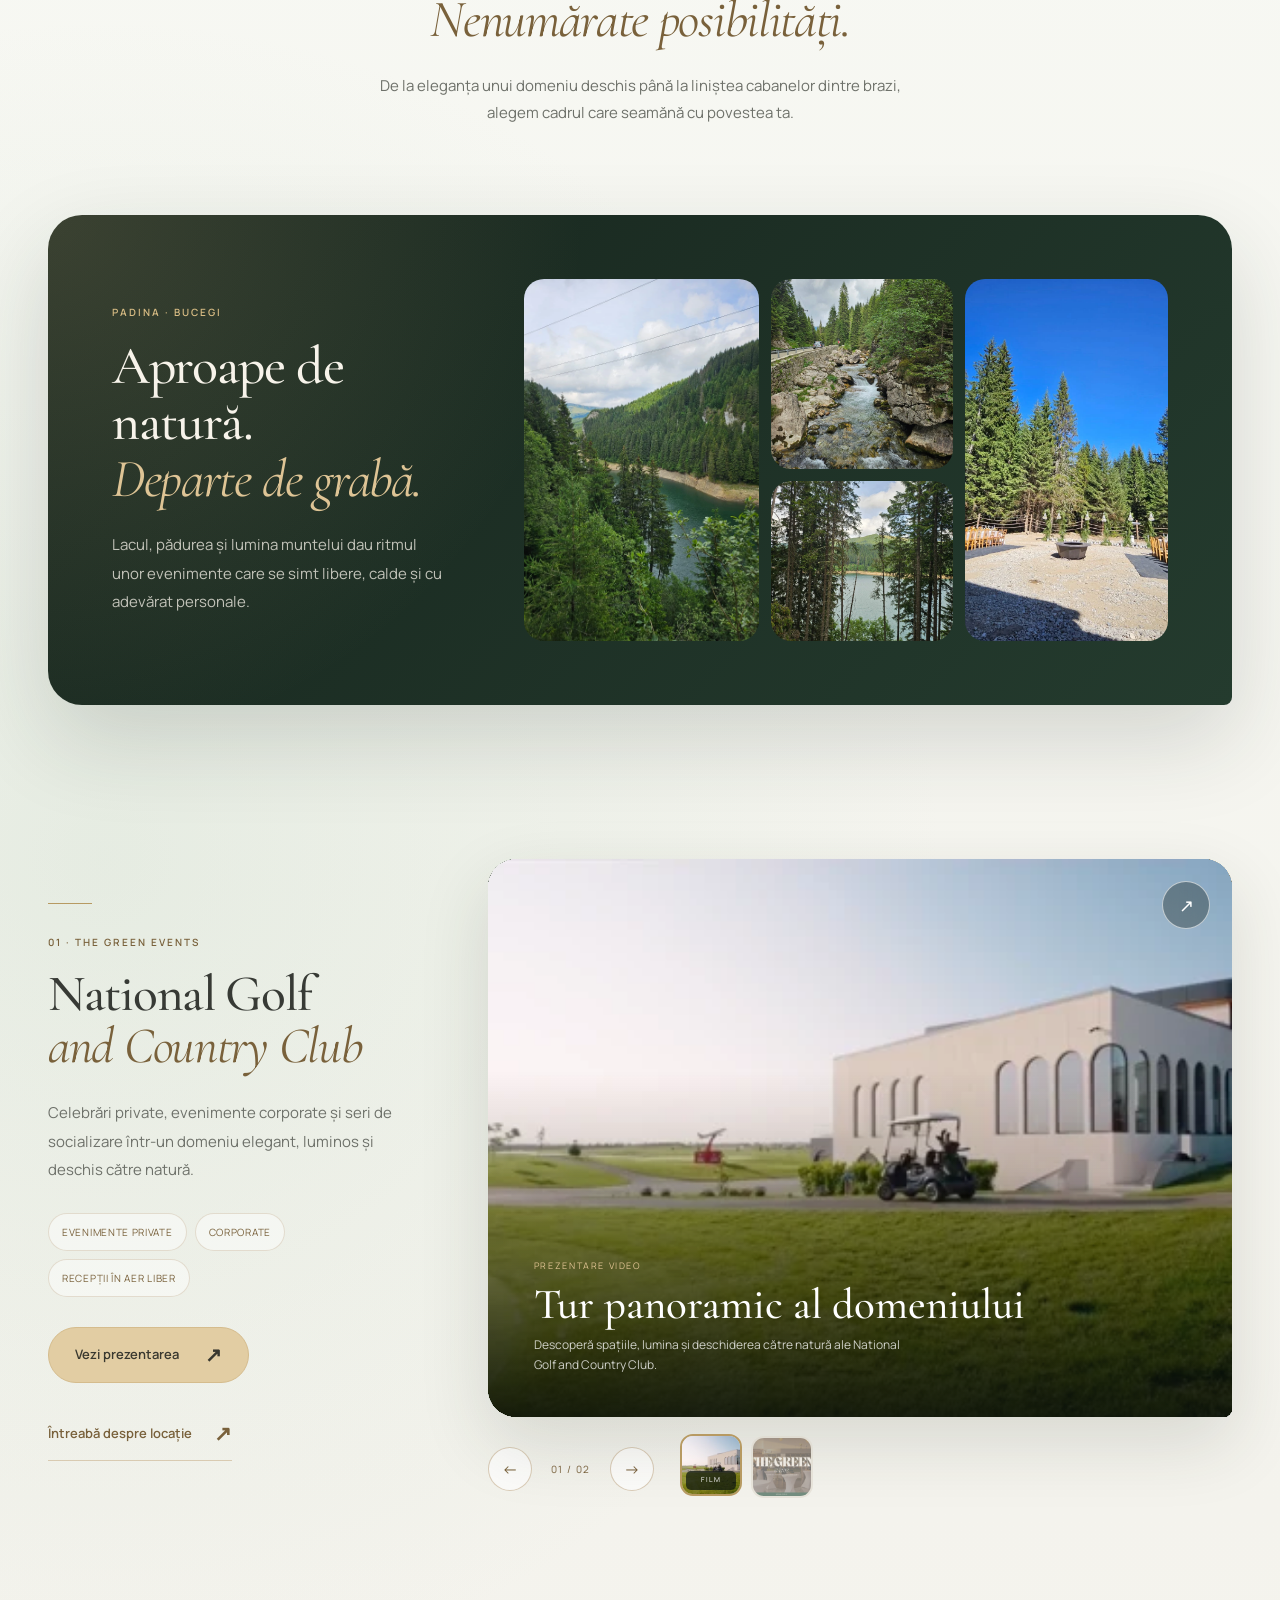
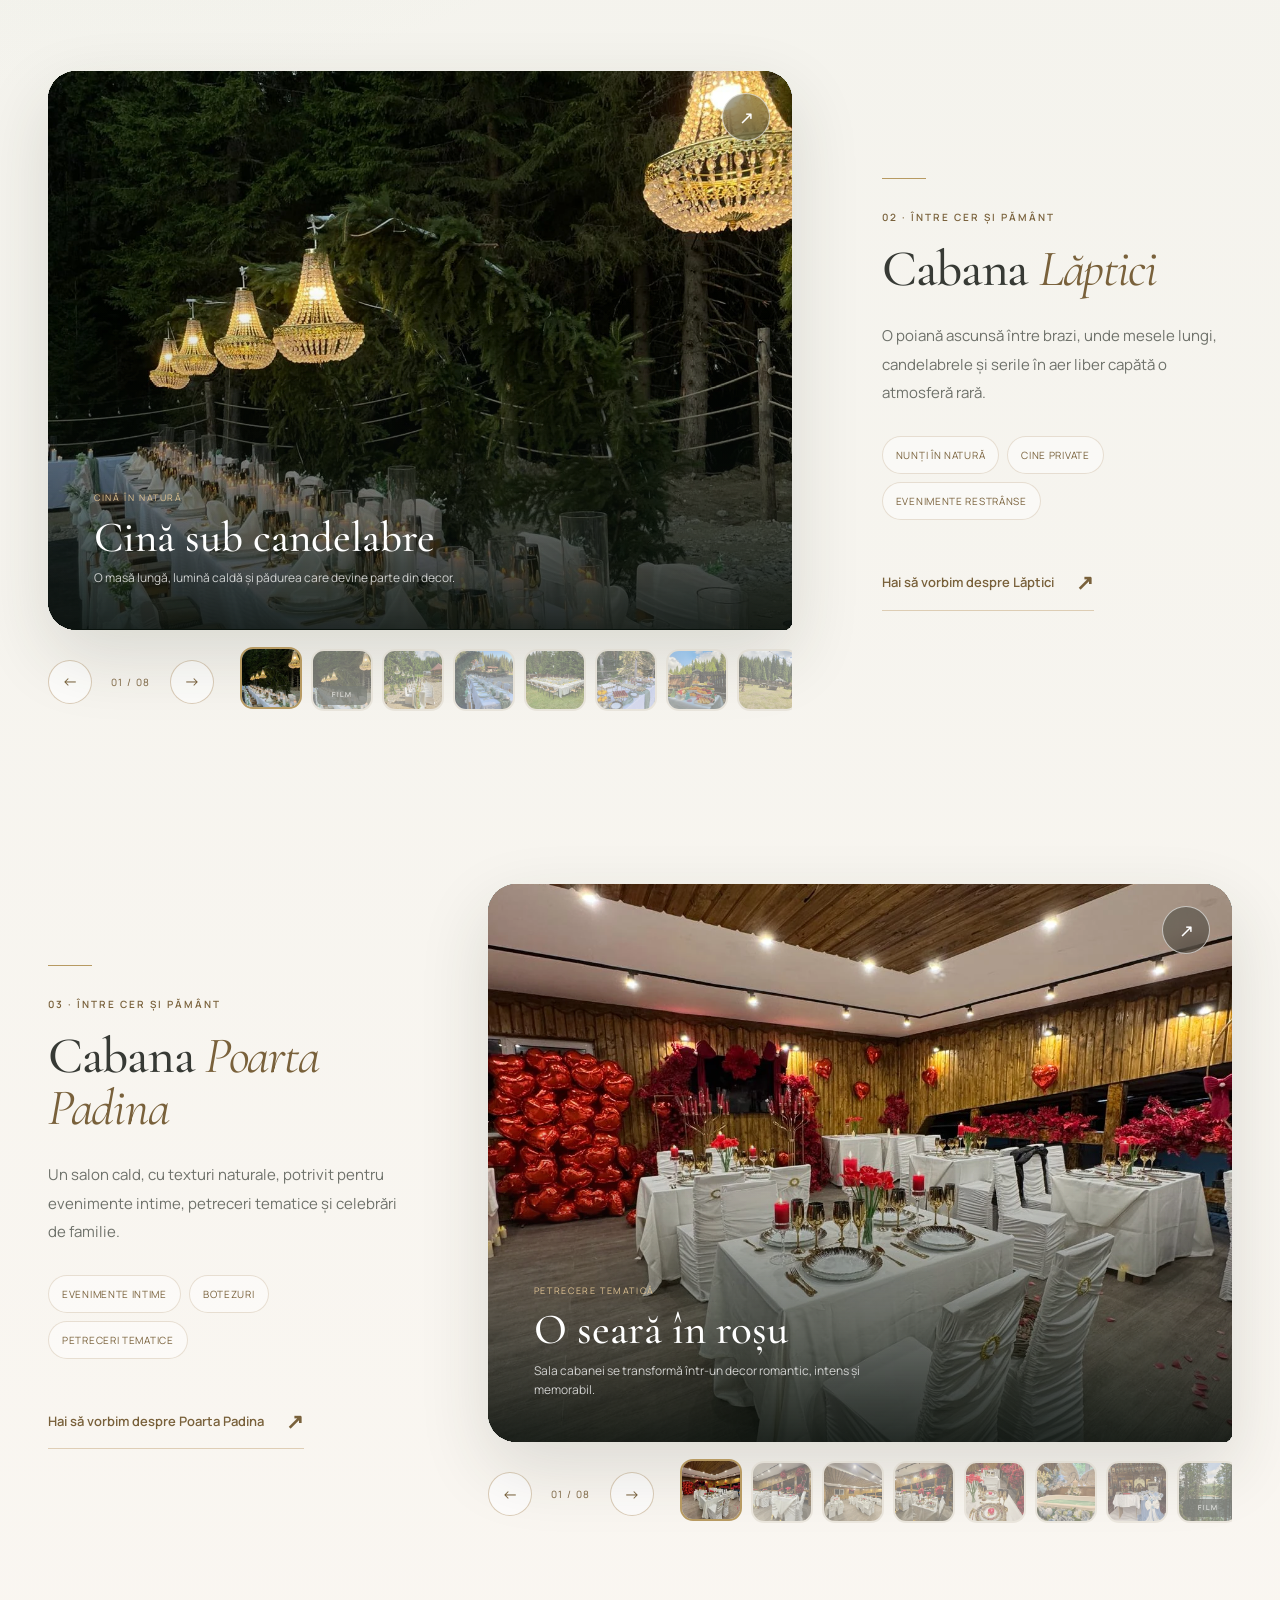
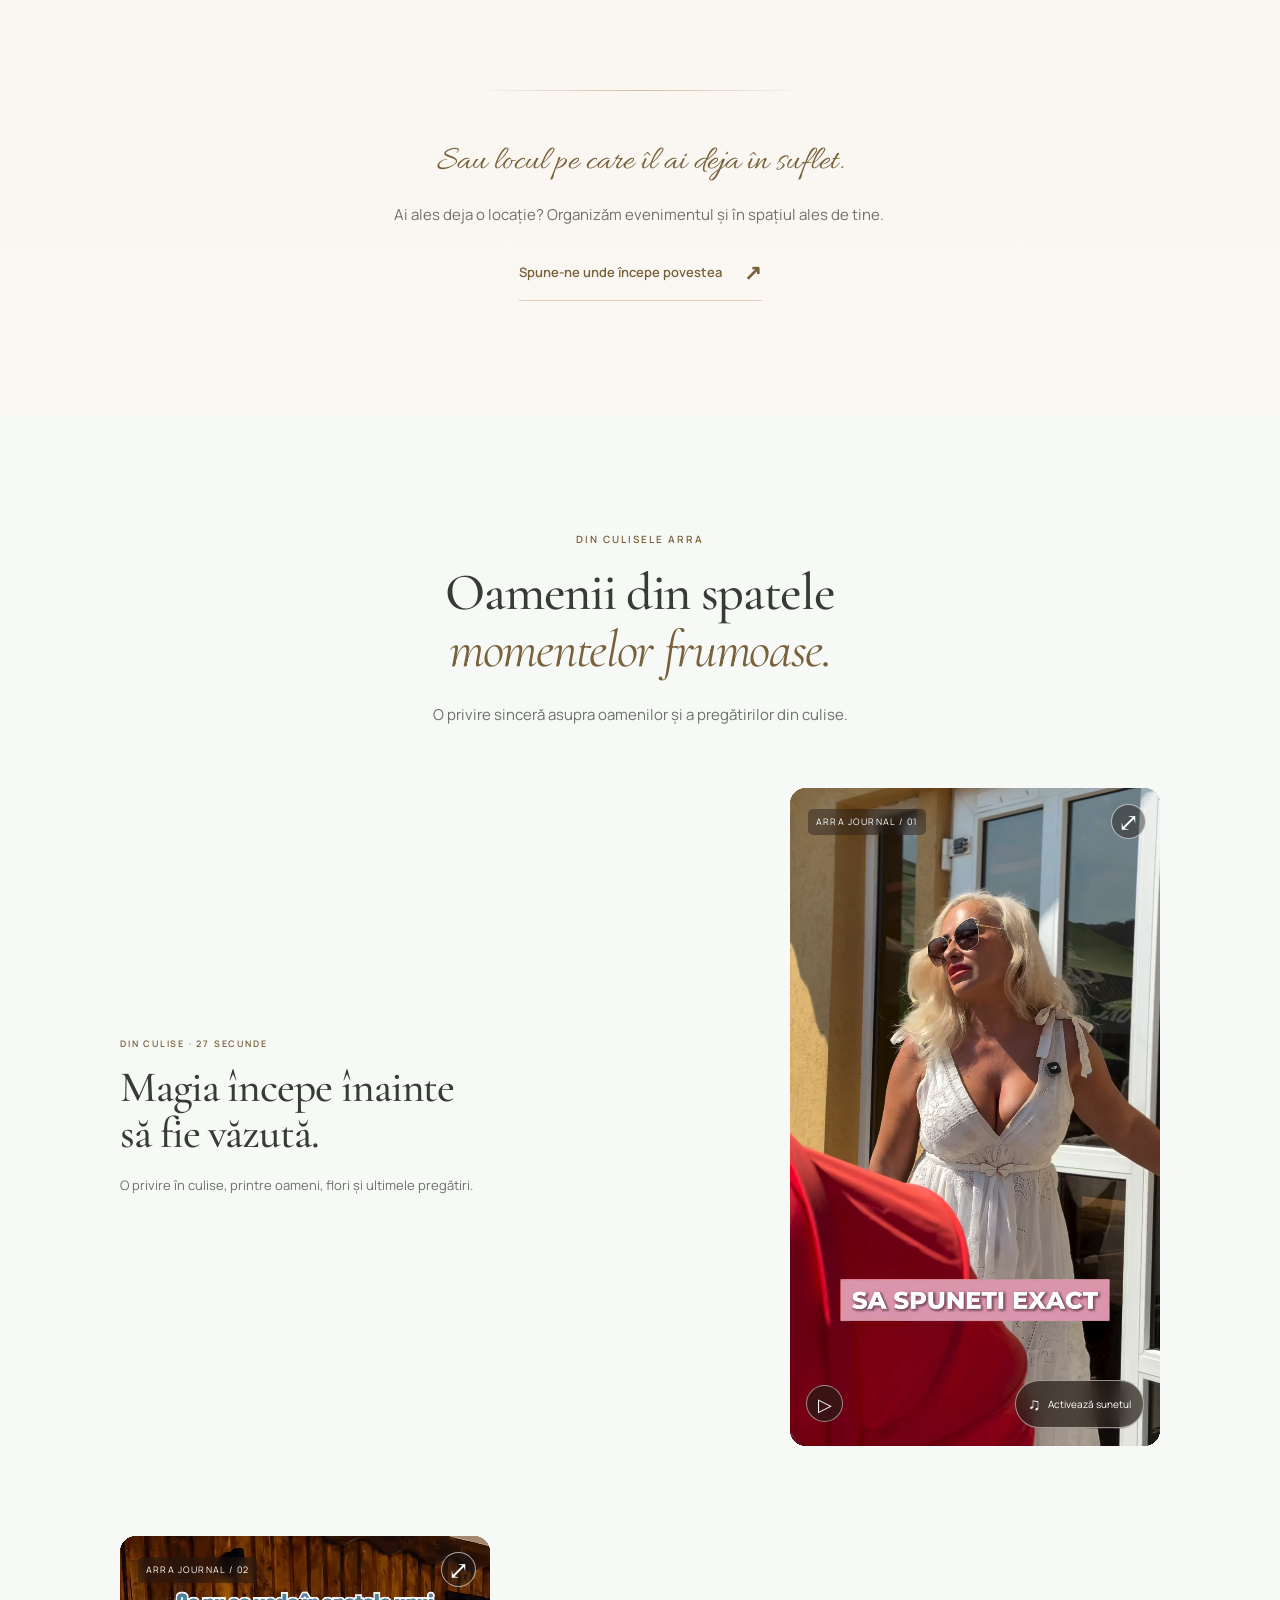
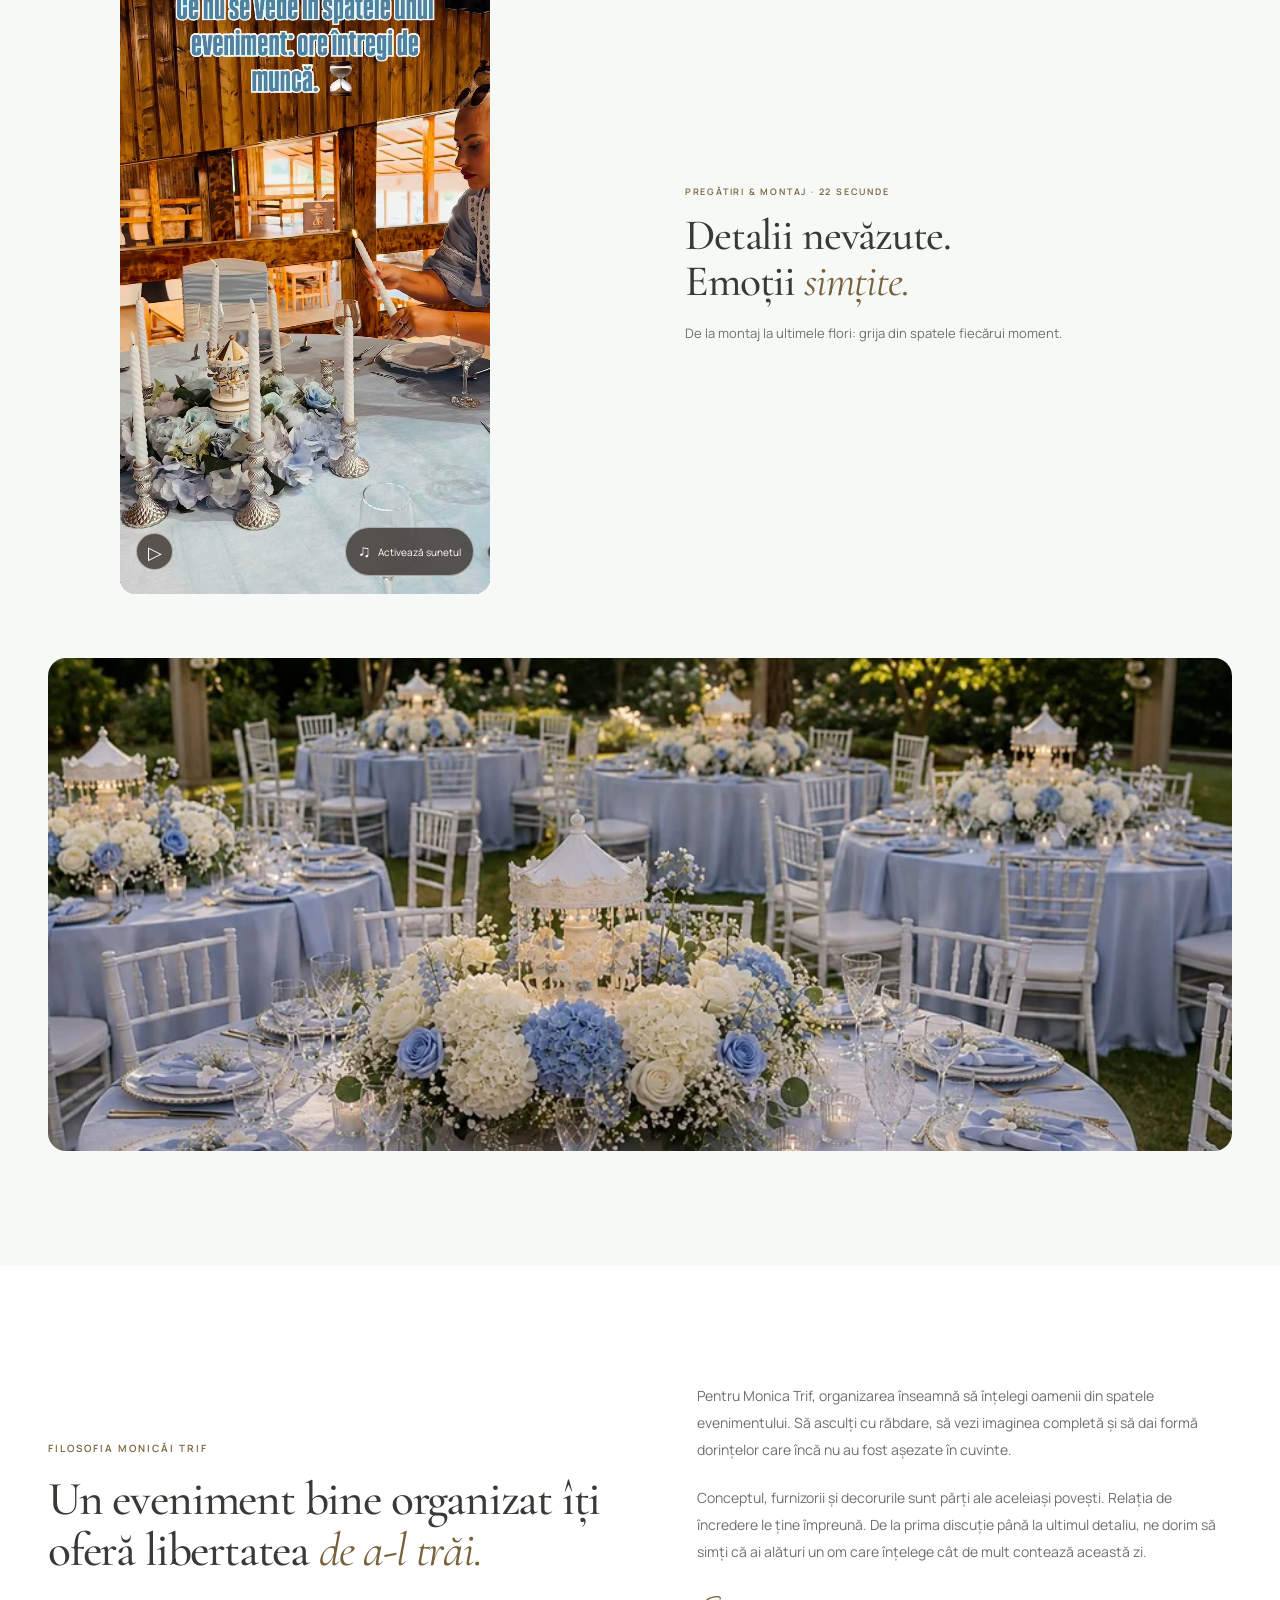
==== commit d30ef43f: "Build immersive venue carousels" ====
--- a/index.html
+++ b/index.html
@@ -58,9 +58,10 @@
     <link rel="stylesheet" href="assets/css/style.css?v=20260916-pastel">
     <link rel="stylesheet" href="assets/css/whatsapp.css?v=20260916-pastel">
     <link rel="stylesheet" href="assets/css/editorial-preview.css?v=20260916-pastel">
-    <link rel="stylesheet" href="assets/css/client-refinements.css?v=20260917-reviews-monica">
+    <link rel="stylesheet" href="assets/css/client-refinements.css?v=20260919-venues-footer">
     <script src="assets/js/brand-intro.js?v=20260917-client" defer></script>
     <script src="assets/js/data.js?v=20260917-reviews-monica" defer></script>
+    <script src="assets/js/location-carousels.js?v=20260919-venues" defer></script>
     <script src="assets/js/preview-gallery.js?v=20260916-pastel" defer></script>
     <script src="assets/js/reel-carousel.js?v=20260917-reel-playback" defer></script>
     <script src="assets/js/testimonial-carousel.js?v=20260917-reviews-monica" defer></script>
@@ -748,48 +749,73 @@
           <div class="section-heading centered">
             <p class="eyebrow">LOCURI PENTRU POVESTEA TA</p>
             <h2 id="venues-title">Trei colaborări.<br><em>Nenumărate posibilități.</em></h2>
-            <p class="section-intro">Descoperă locațiile partenere sau spune-ne unde visezi să fie evenimentul tău.</p>
-          </div>
-          <article class="venue-feature" aria-labelledby="golf-title">
-            <header class="venue-heading">
-              <p class="eyebrow">THE GREEN EVENTS</p>
-              <h3 id="golf-title">National Golf<br><em>and Country Club</em></h3>
-            </header>
-            <div class="venue-film">
-              <div class="landscape-media is-paused" id="panoramic-film">
-                <video
-                  data-panorama
-                  data-src="assets/video/2026-01-14_DTfQlqzgg9I.mp4"
-                  data-media-version="20260916-panorama"
-                  poster="assets/posters/DTfQlqzgg9I.webp?v=20260916-panorama"
-                  width="1280"
-                  height="576"
-                  muted
-                  loop
-                  playsinline
-                  preload="none"
-                  title="Prezentare panoramică — National Golf and Country Club"
-                ></video>
-                <button type="button" class="landscape-play" aria-label="Redă filmul panoramic: National Golf and Country Club" aria-pressed="false">
-                  <svg class="panorama-play-icon" viewBox="0 0 24 24" fill="none" stroke="currentColor" stroke-width="1.5" aria-hidden="true"><path d="m8 5 11 7-11 7Z" /></svg>
-                  <svg class="panorama-pause-icon" viewBox="0 0 24 24" fill="none" stroke="currentColor" stroke-width="1.5" aria-hidden="true"><path d="M8 5v14M16 5v14" /></svg>
-                </button>
+            <p class="section-intro">De la eleganța unui domeniu deschis până la liniștea cabanelor dintre brazi, alegem cadrul care seamănă cu povestea ta.</p>
+          </div>
+          <div class="mountain-intro" aria-labelledby="mountain-title">
+            <div class="mountain-copy">
+              <p class="eyebrow">PADINA · BUCEGI</p>
+              <h3 id="mountain-title">Aproape de natură.<br><em>Departe de grabă.</em></h3>
+              <p>Lacul, pădurea și lumina muntelui dau ritmul unor evenimente care se simt libere, calde și cu adevărat personale.</p>
+            </div>
+            <div class="mountain-mosaic" aria-label="Peisaje din zona Padina">
+              <button type="button" data-location-scene="0"><img src="assets/images/locations/zona-lacul-bolboci-480.webp" width="360" height="480" alt="Lacul dintre brazi" loading="lazy"></button>
+              <button type="button" data-location-scene="1"><img src="assets/images/locations/zona-izvor-munte-480.webp" width="360" height="480" alt="Izvor de munte" loading="lazy"></button>
+              <button type="button" data-location-scene="2"><img src="assets/images/locations/zona-padure-lac-480.webp" width="360" height="480" alt="Lacul văzut printre brazi" loading="lazy"></button>
+              <button type="button" data-location-scene="3"><img src="assets/images/locations/zona-poiana-eveniment-480.webp" width="480" height="360" alt="Poiană pregătită pentru eveniment" loading="lazy"></button>
+            </div>
+          </div>
+
+          <div class="venue-stories">
+            <article class="venue-story" aria-labelledby="golf-title">
+              <div class="venue-story-copy">
+                <p class="eyebrow">01 · THE GREEN EVENTS</p>
+                <h3 id="golf-title">National Golf<br><em>and Country Club</em></h3>
+                <p>Celebrări private, evenimente corporate și seri de socializare într-un domeniu elegant, luminos și deschis către natură.</p>
+                <ul class="venue-tags" aria-label="Potrivit pentru"><li>Evenimente private</li><li>Corporate</li><li>Recepții în aer liber</li></ul>
+                <div class="venue-actions"><a class="button gold" href="assets/documents/the-green-national-golf-country-club.pdf" target="_blank" rel="noopener">Vezi prezentarea <span aria-hidden="true">↗</span></a><a class="text-link" href="#contact" data-location="National Golf and Country Club">Întreabă despre locație <span aria-hidden="true">↗</span></a></div>
               </div>
-              <button type="button" class="text-link text-button" data-open-video="2026-01-14_DTfQlqzgg9I.mp4">Vezi filmul pe tot ecranul <span aria-hidden="true">↗</span></button>
-            </div>
-            <div class="venue-copy">
-              <p>Celebrări private, evenimente corporate și seri de socializare într-un cadru deschis către natură. Descoperă spațiile și atmosfera în prezentarea locației.</p>
-              <a class="venue-preview" href="assets/documents/the-green-national-golf-country-club.pdf" target="_blank" rel="noopener" aria-label="Deschide prezentarea The Green Events, PDF, într-o filă nouă">
-                <img src="assets/images/the-green-preview.jpg" width="1100" height="619" alt="Coperta prezentării The Green Events, National Golf and Country Club" loading="lazy">
-                <span>Explorează prezentarea <span aria-hidden="true">↗</span></span>
-              </a>
-              <div class="venue-actions"><a class="button gold" href="assets/documents/the-green-national-golf-country-club.pdf" target="_blank" rel="noopener">Vezi prezentarea <span aria-hidden="true">↗</span></a><a class="text-link" href="assets/documents/the-green-national-golf-country-club.pdf" download>Descarcă PDF <span aria-hidden="true">↓</span></a></div>
-              <p class="venue-file-note">13 pagini · PDF, 5 MB</p>
-            </div>
-          </article>
-          <div class="venue-options">
-            <article><span class="eyebrow">LOCAȚIE PARTENERĂ</span><h3>Cabana <em>Lăptici</em></h3><p>Unul dintre locurile cu care colaborăm pentru evenimentul tău. Povestim despre planurile tale și verificăm împreună disponibilitatea.</p><a class="text-link" href="#contact" data-location="Cabana Lăptici">Hai să vorbim despre Lăptici <span aria-hidden="true">↗</span></a></article>
-            <article><span class="eyebrow">LOCAȚIE PARTENERĂ</span><h3>Cabana <em>Poarta Padina</em></h3><p>O altă posibilitate din selecția noastră de locații partenere. Alegem împreună cadrul potrivit pentru oamenii și momentele tale.</p><a class="text-link" href="#contact" data-location="Cabana Poarta Padina">Hai să vorbim despre Poarta Padina <span aria-hidden="true">↗</span></a></article>
+              <div class="location-carousel" data-location-carousel="golf">
+                <div class="location-stage" data-location-stage></div>
+                <div class="location-carousel-bar">
+                  <div class="location-arrows"><button type="button" data-location-prev aria-label="Imaginea anterioară">←</button><span data-location-count aria-live="polite">01 / 02</span><button type="button" data-location-next aria-label="Imaginea următoare">→</button></div>
+                  <div class="location-thumbs" data-location-thumbs aria-label="Alege cadrul"></div>
+                </div>
+              </div>
+            </article>
+
+            <article class="venue-story venue-story-reverse" aria-labelledby="laptici-title">
+              <div class="venue-story-copy">
+                <p class="eyebrow">02 · ÎNTRE CER ȘI PĂMÂNT</p>
+                <h3 id="laptici-title">Cabana <em>Lăptici</em></h3>
+                <p>O poiană ascunsă între brazi, unde mesele lungi, candelabrele și serile în aer liber capătă o atmosferă rară.</p>
+                <ul class="venue-tags" aria-label="Potrivit pentru"><li>Nunți în natură</li><li>Cine private</li><li>Evenimente restrânse</li></ul>
+                <a class="text-link" href="#contact" data-location="Cabana Lăptici">Hai să vorbim despre Lăptici <span aria-hidden="true">↗</span></a>
+              </div>
+              <div class="location-carousel" data-location-carousel="laptici">
+                <div class="location-stage" data-location-stage></div>
+                <div class="location-carousel-bar">
+                  <div class="location-arrows"><button type="button" data-location-prev aria-label="Imaginea anterioară">←</button><span data-location-count aria-live="polite">01 / 08</span><button type="button" data-location-next aria-label="Imaginea următoare">→</button></div>
+                  <div class="location-thumbs" data-location-thumbs aria-label="Alege cadrul"></div>
+                </div>
+              </div>
+            </article>
+
+            <article class="venue-story" aria-labelledby="padina-title">
+              <div class="venue-story-copy">
+                <p class="eyebrow">03 · ÎNTRE CER ȘI PĂMÂNT</p>
+                <h3 id="padina-title">Cabana <em>Poarta Padina</em></h3>
+                <p>Un salon cald, cu texturi naturale, potrivit pentru evenimente intime, petreceri tematice și celebrări de familie.</p>
+                <ul class="venue-tags" aria-label="Potrivit pentru"><li>Evenimente intime</li><li>Botezuri</li><li>Petreceri tematice</li></ul>
+                <a class="text-link" href="#contact" data-location="Cabana Poarta Padina">Hai să vorbim despre Poarta Padina <span aria-hidden="true">↗</span></a>
+              </div>
+              <div class="location-carousel" data-location-carousel="padina">
+                <div class="location-stage" data-location-stage></div>
+                <div class="location-carousel-bar">
+                  <div class="location-arrows"><button type="button" data-location-prev aria-label="Imaginea anterioară">←</button><span data-location-count aria-live="polite">01 / 08</span><button type="button" data-location-next aria-label="Imaginea următoare">→</button></div>
+                  <div class="location-thumbs" data-location-thumbs aria-label="Alege cadrul"></div>
+                </div>
+              </div>
+            </article>
           </div>
           <div class="venue-choice"><p class="signature">Sau locul pe care îl ai deja în suflet.</p><p>Ai ales deja o locație? Organizăm evenimentul și în spațiul ales de tine.</p><a class="text-link" href="#contact">Spune-ne unde începe povestea <span aria-hidden="true">↗</span></a></div>
         </div>
@@ -1780,6 +1806,33 @@
       </div>
     </dialog>
     <dialog
+      id="location-media-dialog"
+      class="location-media-dialog"
+      aria-labelledby="location-modal-title"
+    >
+      <button
+        type="button"
+        class="close-button modal-close"
+        aria-label="Închide galeria locației"
+      >
+        ×
+      </button>
+      <div class="location-modal-shell">
+        <div class="location-modal-media">
+          <img data-location-modal-image src="assets/images/locations/zona-lacul-bolboci-1600.webp" alt="" decoding="async">
+          <video data-location-modal-video controls playsinline preload="metadata" hidden></video>
+          <button type="button" class="location-modal-arrow previous" data-location-modal-prev aria-label="Cadrul anterior">←</button>
+          <button type="button" class="location-modal-arrow next" data-location-modal-next aria-label="Cadrul următor">→</button>
+        </div>
+        <div class="location-modal-copy">
+          <p class="eyebrow" data-location-modal-category>LOCAȚIE</p>
+          <h2 id="location-modal-title" data-location-modal-title>Galeria locației</h2>
+          <p data-location-modal-description></p>
+          <span data-location-modal-count aria-live="polite">01 / 01</span>
+        </div>
+      </div>
+    </dialog>
+    <dialog
       id="video-dialog"
       class="video-dialog"
       aria-labelledby="video-dialog-title"
--- a/assets/css/client-refinements.css
+++ b/assets/css/client-refinements.css
@@ -149,3 +149,392 @@
   .brand-intro { display: none; }
   .site-header, .site-header .brand, .site-header .brand img { transition: none; }
 }
+
+/* Editorial venue galleries — curated from the client-supplied location media. */
+.venues {
+  overflow: hidden;
+  background:
+    radial-gradient(circle at 8% 28%, rgba(194, 215, 195, .3), transparent 28%),
+    linear-gradient(180deg, #f7f8f3 0%, #f4f3ed 45%, #fbf7f2 100%);
+}
+.venues > .container { max-width: 1320px; }
+.venues .section-heading { margin-bottom: clamp(46px, 7vw, 92px); }
+.mountain-intro {
+  position: relative;
+  display: grid;
+  grid-template-columns: minmax(250px, .78fr) minmax(0, 1.5fr);
+  gap: clamp(34px, 6vw, 88px);
+  align-items: center;
+  margin-bottom: clamp(88px, 12vw, 160px);
+  padding: clamp(34px, 5vw, 70px);
+  border-radius: 34px 34px 8px 34px;
+  color: #f7f3ea;
+  background:
+    radial-gradient(circle at 0 0, rgba(214, 189, 137, .19), transparent 42%),
+    linear-gradient(135deg, #17251d 0%, #243b2e 100%);
+  box-shadow: 0 34px 90px rgba(30, 45, 35, .16);
+}
+.mountain-copy .eyebrow { color: #d8bc84; }
+.mountain-copy h3 {
+  margin: 16px 0 24px;
+  font: 500 clamp(35px, 4.2vw, 58px)/1.05 var(--serif);
+}
+.mountain-copy h3 em { color: #dec495; }
+.mountain-copy > p:last-child {
+  max-width: 43ch;
+  color: rgba(247, 243, 234, .75);
+  font-size: 15px;
+  line-height: 1.9;
+}
+.mountain-mosaic {
+  display: grid;
+  grid-template-columns: 1.1fr .85fr .95fr;
+  grid-template-rows: 190px 160px;
+  gap: 12px;
+  min-width: 0;
+}
+.mountain-mosaic button {
+  position: relative;
+  overflow: hidden;
+  padding: 0;
+  border: 0;
+  border-radius: 20px;
+  background: #17251d;
+  cursor: zoom-in;
+}
+.mountain-mosaic button:first-child { grid-row: 1 / 3; }
+.mountain-mosaic button:nth-child(2) { grid-column: 2; grid-row: 1; }
+.mountain-mosaic button:nth-child(3) { grid-column: 2; grid-row: 2; }
+.mountain-mosaic button:nth-child(4) { grid-column: 3; grid-row: 1 / 3; }
+.mountain-mosaic img {
+  width: 100%;
+  height: 100%;
+  object-fit: cover;
+  transition: transform .9s var(--ease), opacity .5s ease;
+}
+.mountain-mosaic button::after {
+  content: '↗';
+  position: absolute;
+  right: 12px;
+  bottom: 12px;
+  display: grid;
+  width: 35px;
+  height: 35px;
+  place-items: center;
+  border: 1px solid rgba(255,255,255,.55);
+  border-radius: 50%;
+  color: #fff;
+  background: rgba(19,31,24,.45);
+  backdrop-filter: blur(9px);
+  opacity: 0;
+  transform: translateY(6px);
+  transition: opacity .3s ease, transform .3s ease;
+}
+@media (hover:hover) {
+  .mountain-mosaic button:hover img { transform: scale(1.045); opacity: .88; }
+  .mountain-mosaic button:hover::after { opacity: 1; transform: none; }
+}
+.venue-stories { display: grid; gap: clamp(96px, 13vw, 180px); }
+.venue-story {
+  display: grid;
+  grid-template-columns: minmax(250px, .64fr) minmax(0, 1.36fr);
+  gap: clamp(42px, 7vw, 96px);
+  align-items: center;
+}
+.venue-story-reverse { grid-template-columns: minmax(0, 1.36fr) minmax(250px, .64fr); }
+.venue-story-reverse .venue-story-copy { grid-column: 2; grid-row: 1; }
+.venue-story-reverse .location-carousel { grid-column: 1; grid-row: 1; }
+.venue-story-copy { position: relative; }
+.venue-story-copy::before {
+  content: '';
+  display: block;
+  width: 44px;
+  height: 1px;
+  margin-bottom: 30px;
+  background: var(--gold);
+}
+.venue-story-copy h3 {
+  margin: 16px 0 26px;
+  color: var(--ink);
+  font: 500 clamp(37px, 4vw, 58px)/1.03 var(--serif);
+}
+.venue-story-copy h3 em { color: var(--gold-dark); }
+.venue-story-copy > p:not(.eyebrow) {
+  max-width: 48ch;
+  color: var(--muted);
+  font-size: 15px;
+  line-height: 1.9;
+}
+.venue-tags {
+  display: flex;
+  flex-wrap: wrap;
+  gap: 8px;
+  margin: 28px 0 30px;
+  padding: 0;
+  list-style: none;
+}
+.venue-tags li {
+  padding: 9px 13px;
+  border: 1px solid rgba(149, 112, 62, .2);
+  border-radius: 999px;
+  color: var(--gold-dark);
+  background: rgba(255,255,255,.45);
+  font-size: 10px;
+  letter-spacing: .07em;
+  text-transform: uppercase;
+}
+.venue-story-copy > .text-link { margin-top: 6px; }
+.venue-story-copy .venue-actions { align-items: center; margin-top: 30px; }
+.location-carousel { min-width: 0; }
+.location-stage {
+  position: relative;
+  overflow: hidden;
+  aspect-ratio: 4 / 3;
+  border-radius: 28px 28px 8px 28px;
+  background: #17251d;
+  box-shadow: 0 26px 70px rgba(43, 47, 38, .14);
+}
+.location-stage-open {
+  position: absolute;
+  inset: 0;
+  width: 100%;
+  height: 100%;
+  padding: 0;
+  border: 0;
+  color: #fff;
+  background: transparent;
+  cursor: zoom-in;
+  text-align: left;
+}
+.location-stage-open > img,
+.location-stage-open > video {
+  width: 100%;
+  height: 100%;
+  object-fit: cover;
+  animation: venueFade .65s ease both;
+  transition: transform 1.1s var(--ease), filter .6s ease;
+}
+.location-stage-open > video { background: #17251d; }
+.location-stage-shade {
+  position: absolute;
+  inset: 0;
+  background: linear-gradient(180deg, transparent 38%, rgba(9, 16, 12, .15) 56%, rgba(9, 16, 12, .88) 100%);
+}
+.location-stage-caption {
+  position: absolute;
+  z-index: 1;
+  right: clamp(22px, 4vw, 46px);
+  bottom: clamp(22px, 4vw, 42px);
+  left: clamp(22px, 4vw, 46px);
+  display: grid;
+  max-width: 570px;
+  gap: 8px;
+}
+.location-stage-caption small {
+  color: #dfc393;
+  font-size: 9px;
+  letter-spacing: .18em;
+}
+.location-stage-caption strong { font: 500 clamp(27px, 3.5vw, 43px)/1.05 var(--serif); }
+.location-stage-caption > span { max-width: 55ch; color: rgba(255,255,255,.76); font-size: 12px; line-height: 1.65; }
+.location-expand {
+  position: absolute;
+  z-index: 2;
+  top: 22px;
+  right: 22px;
+  display: grid;
+  width: 48px;
+  height: 48px;
+  place-items: center;
+  border: 1px solid rgba(255,255,255,.6);
+  border-radius: 50%;
+  color: #fff;
+  background: rgba(17,27,20,.35);
+  font-size: 18px;
+  backdrop-filter: blur(10px);
+  transition: transform .35s var(--ease), background .35s ease;
+}
+@media (hover:hover) {
+  .location-stage-open:hover > img,
+  .location-stage-open:hover > video { transform: scale(1.025); filter: brightness(.92); }
+  .location-stage-open:hover .location-expand { transform: rotate(8deg) scale(1.06); background: rgba(171,133,78,.72); }
+}
+.location-carousel-bar {
+  display: grid;
+  grid-template-columns: auto minmax(0, 1fr);
+  gap: 24px;
+  align-items: center;
+  margin-top: 16px;
+}
+.location-arrows { display: flex; align-items: center; gap: 10px; }
+.location-arrows button,
+.location-modal-arrow {
+  display: grid;
+  width: 44px;
+  height: 44px;
+  padding: 0;
+  place-items: center;
+  border: 1px solid rgba(155, 116, 61, .35);
+  border-radius: 50%;
+  color: var(--gold-dark);
+  background: rgba(255,255,255,.7);
+  cursor: pointer;
+  transition: transform .25s ease, color .25s ease, background .25s ease;
+}
+.location-arrows button:hover { transform: translateY(-2px); color: #fff; background: var(--gold-dark); }
+.location-arrows span {
+  min-width: 58px;
+  color: var(--gold-dark);
+  font-size: 10px;
+  letter-spacing: .14em;
+  text-align: center;
+}
+.location-thumbs {
+  display: flex;
+  gap: 9px;
+  min-width: 0;
+  overflow-x: auto;
+  padding: 3px 2px 7px;
+  scrollbar-width: thin;
+  scrollbar-color: rgba(155,116,61,.45) transparent;
+  scroll-snap-type: x proximity;
+}
+.location-thumbs button {
+  position: relative;
+  flex: 0 0 62px;
+  overflow: hidden;
+  aspect-ratio: 1;
+  padding: 0;
+  border: 2px solid transparent;
+  border-radius: 13px;
+  opacity: .52;
+  background: #ded8cc;
+  cursor: pointer;
+  scroll-snap-align: center;
+  transition: opacity .25s ease, transform .25s ease, border-color .25s ease;
+}
+.location-thumbs button.is-active { opacity: 1; border-color: var(--gold); transform: translateY(-2px); }
+.location-thumbs img { width: 100%; height: 100%; object-fit: cover; }
+.location-thumb-film {
+  position: absolute;
+  inset: auto 4px 4px;
+  padding: 3px 4px;
+  border-radius: 5px;
+  color: #fff;
+  background: rgba(13,22,16,.72);
+  font-size: 7px;
+  letter-spacing: .12em;
+  text-align: center;
+}
+@keyframes venueFade { from { opacity: .35; transform: scale(1.02); } }
+.venue-choice {
+  position: relative;
+  margin-top: clamp(96px, 13vw, 160px);
+  padding-top: 52px;
+}
+.venue-choice::before {
+  content: '';
+  position: absolute;
+  top: 0;
+  left: 50%;
+  width: min(340px, 70vw);
+  height: 1px;
+  transform: translateX(-50%);
+  background: linear-gradient(90deg, transparent, rgba(157,118,64,.45), transparent);
+}
+
+.location-media-dialog {
+  width: min(1220px, 94vw);
+  max-height: 92svh;
+  padding: 0;
+  border: 0;
+  border-radius: 28px;
+  overflow: hidden;
+  color: var(--ink);
+  background: #f7f3ec;
+  box-shadow: 0 35px 110px rgba(14, 19, 15, .42);
+}
+.location-media-dialog::backdrop { background: rgba(10,15,11,.86); backdrop-filter: blur(7px); }
+.location-media-dialog > .close-button { z-index: 4; color: #fff; border-color: rgba(255,255,255,.6); background: rgba(18,28,21,.48); }
+.location-modal-shell { display: grid; grid-template-columns: minmax(0, 1.55fr) minmax(260px, .55fr); min-height: min(760px, 88svh); }
+.location-modal-media { position: relative; display: grid; min-height: 0; place-items: center; background: #101712; }
+.location-modal-media > img,
+.location-modal-media > video { width: 100%; height: 100%; max-height: 88svh; object-fit: contain; }
+.location-modal-media > [hidden] { display: none; }
+.location-modal-arrow { position: absolute; z-index: 2; top: 50%; color: #fff; border-color: rgba(255,255,255,.5); background: rgba(18,28,21,.45); transform: translateY(-50%); }
+.location-modal-arrow:hover { background: var(--gold-dark); }
+.location-modal-arrow.previous { left: 18px; }
+.location-modal-arrow.next { right: 18px; }
+.location-modal-copy { display: flex; flex-direction: column; justify-content: center; padding: clamp(34px, 5vw, 68px); }
+.location-modal-copy h2 { margin: 16px 0 22px; font: 500 clamp(32px, 3vw, 48px)/1.05 var(--serif); }
+.location-modal-copy > p:not(.eyebrow) { color: var(--muted); font-size: 14px; line-height: 1.85; }
+.location-modal-copy > span { margin-top: 40px; color: var(--gold-dark); font-size: 10px; letter-spacing: .18em; }
+
+@media (max-width: 980px) {
+  .mountain-intro { grid-template-columns: 1fr; }
+  .mountain-copy { max-width: 650px; }
+  .venue-story,
+  .venue-story-reverse { grid-template-columns: minmax(220px, .6fr) minmax(0, 1.4fr); gap: 38px; }
+  .venue-story-copy h3 { font-size: 40px; }
+  .location-stage-caption > span { display: none; }
+  .location-modal-shell { grid-template-columns: 1fr; }
+  .location-modal-media { min-height: min(66svh, 650px); }
+  .location-modal-media > img,
+  .location-modal-media > video { max-height: 66svh; }
+  .location-modal-copy { padding: 28px 34px; }
+  .location-modal-copy > span { margin-top: 18px; }
+}
+
+@media (max-width: 767px) {
+  .venues .section-heading { margin-bottom: 42px; }
+  .mountain-intro { margin-inline: -6px; margin-bottom: 86px; padding: 30px 20px 20px; border-radius: 24px 24px 6px 24px; }
+  .mountain-copy { text-align: center; }
+  .mountain-copy h3 { font-size: 38px; }
+  .mountain-copy > p:last-child { margin-inline: auto; font-size: 14px; }
+  .mountain-mosaic { grid-template-columns: 1.15fr .85fr; grid-template-rows: 190px 130px; gap: 8px; }
+  .mountain-mosaic button:first-child { grid-row: 1 / 3; }
+  .mountain-mosaic button:nth-child(2) { grid-column: 2; grid-row: 1; }
+  .mountain-mosaic button:nth-child(3) { grid-column: 2; grid-row: 2; }
+  .mountain-mosaic button:nth-child(4) { display: none; }
+  .mountain-mosaic button::after { opacity: 1; transform: none; }
+  .venue-stories { gap: 96px; }
+  .venue-story,
+  .venue-story-reverse { display: flex; flex-direction: column; gap: 34px; }
+  .venue-story-copy,
+  .venue-story-reverse .venue-story-copy { order: 0; width: 100%; text-align: center; }
+  .location-carousel,
+  .venue-story-reverse .location-carousel { order: 1; width: 100%; }
+  .venue-story-copy::before { margin-inline: auto; margin-bottom: 24px; }
+  .venue-story-copy h3 { font-size: 39px; }
+  .venue-story-copy > p:not(.eyebrow) { margin-inline: auto; font-size: 14px; }
+  .venue-tags { justify-content: center; margin: 24px 0; }
+  .venue-story-copy > .text-link,
+  .venue-story-copy .venue-actions { justify-content: center; margin-inline: auto; }
+  .venue-story-copy .venue-actions { flex-direction: column; }
+  .location-stage { aspect-ratio: 4 / 5; border-radius: 22px 22px 6px 22px; }
+  .location-stage-caption { right: 20px; bottom: 22px; left: 20px; text-align: center; }
+  .location-stage-caption strong { font-size: 30px; }
+  .location-expand { top: 14px; right: 14px; width: 43px; height: 43px; }
+  .location-carousel-bar { grid-template-columns: 1fr; gap: 12px; }
+  .location-arrows { justify-content: center; order: 2; }
+  .location-thumbs { order: 1; }
+  .location-thumbs button { flex-basis: 58px; }
+  .location-media-dialog { width: calc(100vw - 18px); max-height: 94svh; border-radius: 22px; }
+  .location-modal-shell { min-height: 0; max-height: 94svh; overflow-y: auto; }
+  .location-modal-media { min-height: 62svh; }
+  .location-modal-media > img,
+  .location-modal-media > video { max-height: 62svh; }
+  .location-modal-copy { padding: 25px 24px 30px; text-align: center; }
+  .location-modal-copy h2 { margin-block: 10px 12px; font-size: 31px; }
+  .location-modal-copy > p:not(.eyebrow) { font-size: 13px; }
+  .location-modal-copy > span { margin-top: 14px; }
+  .location-modal-arrow { top: auto; bottom: 14px; transform: none; }
+  .location-modal-arrow.previous { left: 14px; }
+  .location-modal-arrow.next { right: 14px; }
+}
+
+@media (prefers-reduced-motion: reduce) {
+  .location-stage-open > img,
+  .location-stage-open > video,
+  .mountain-mosaic img { animation: none; transition: none; }
+}
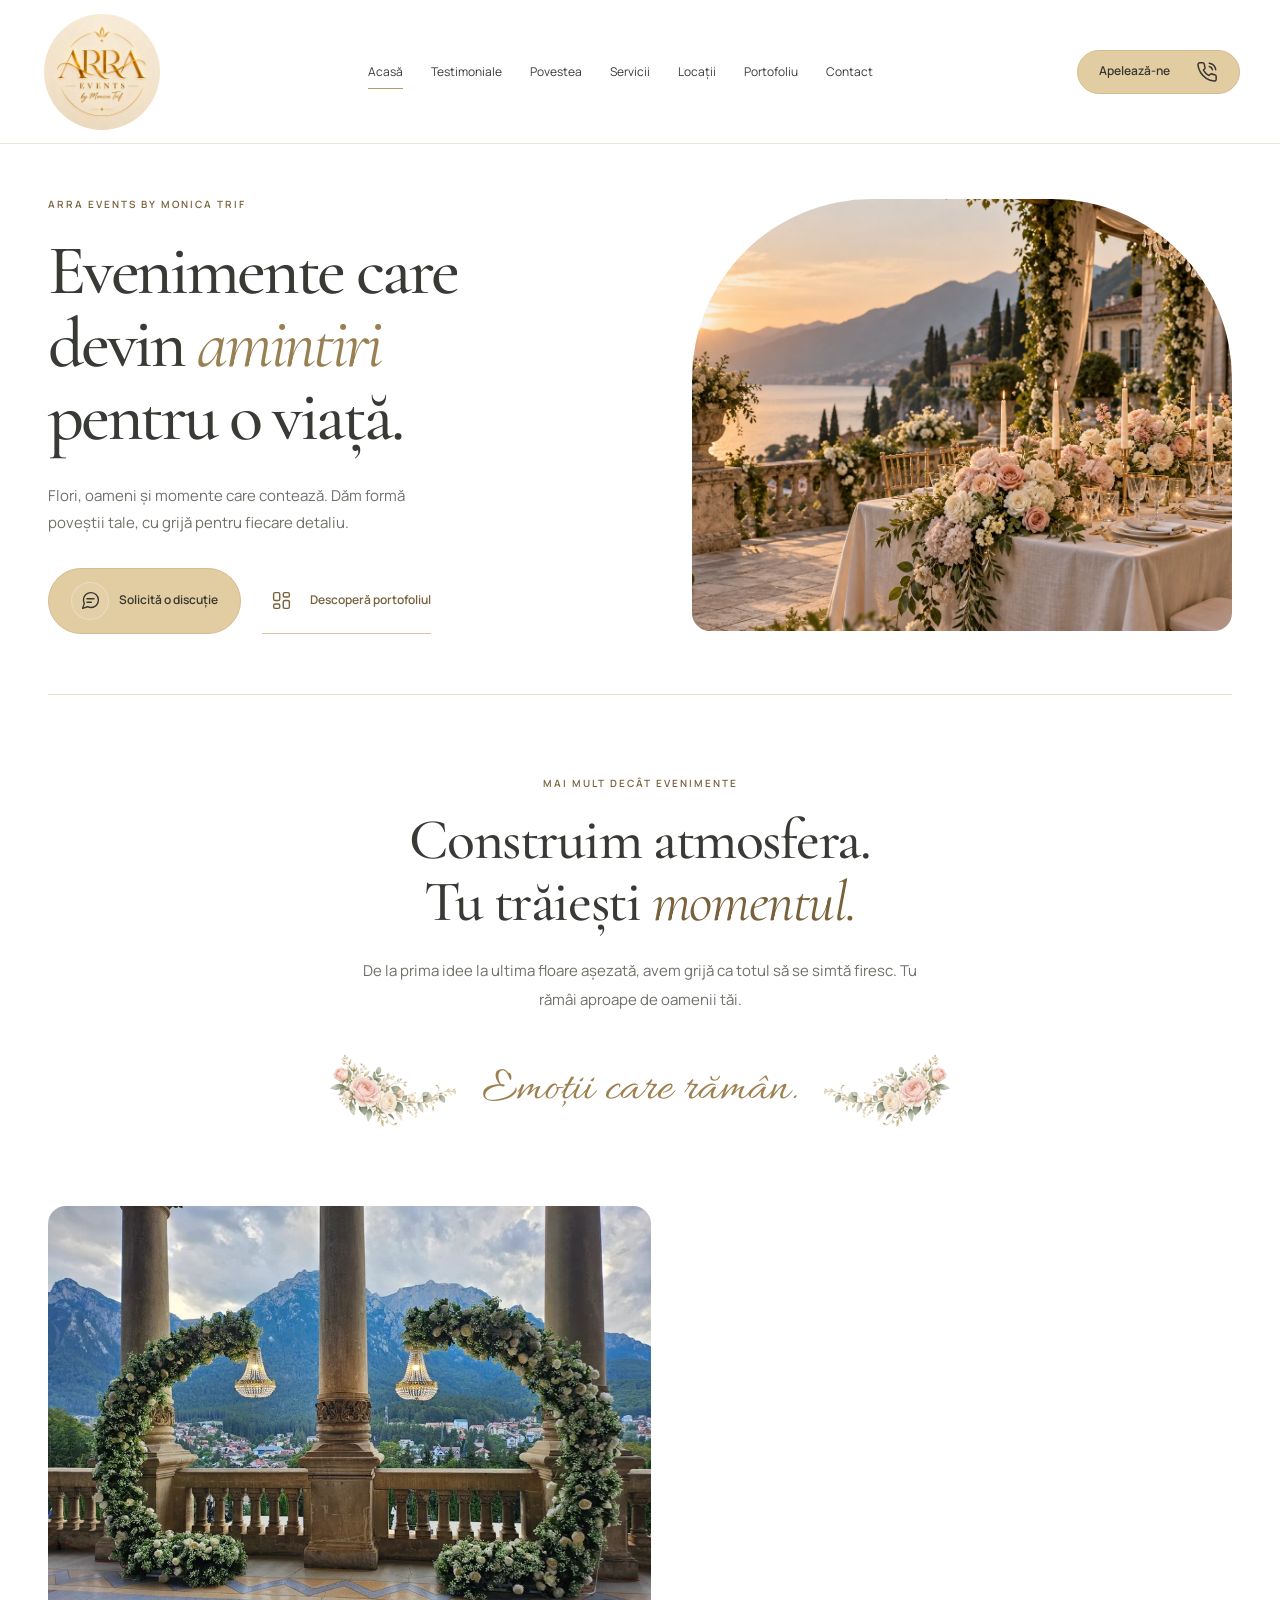
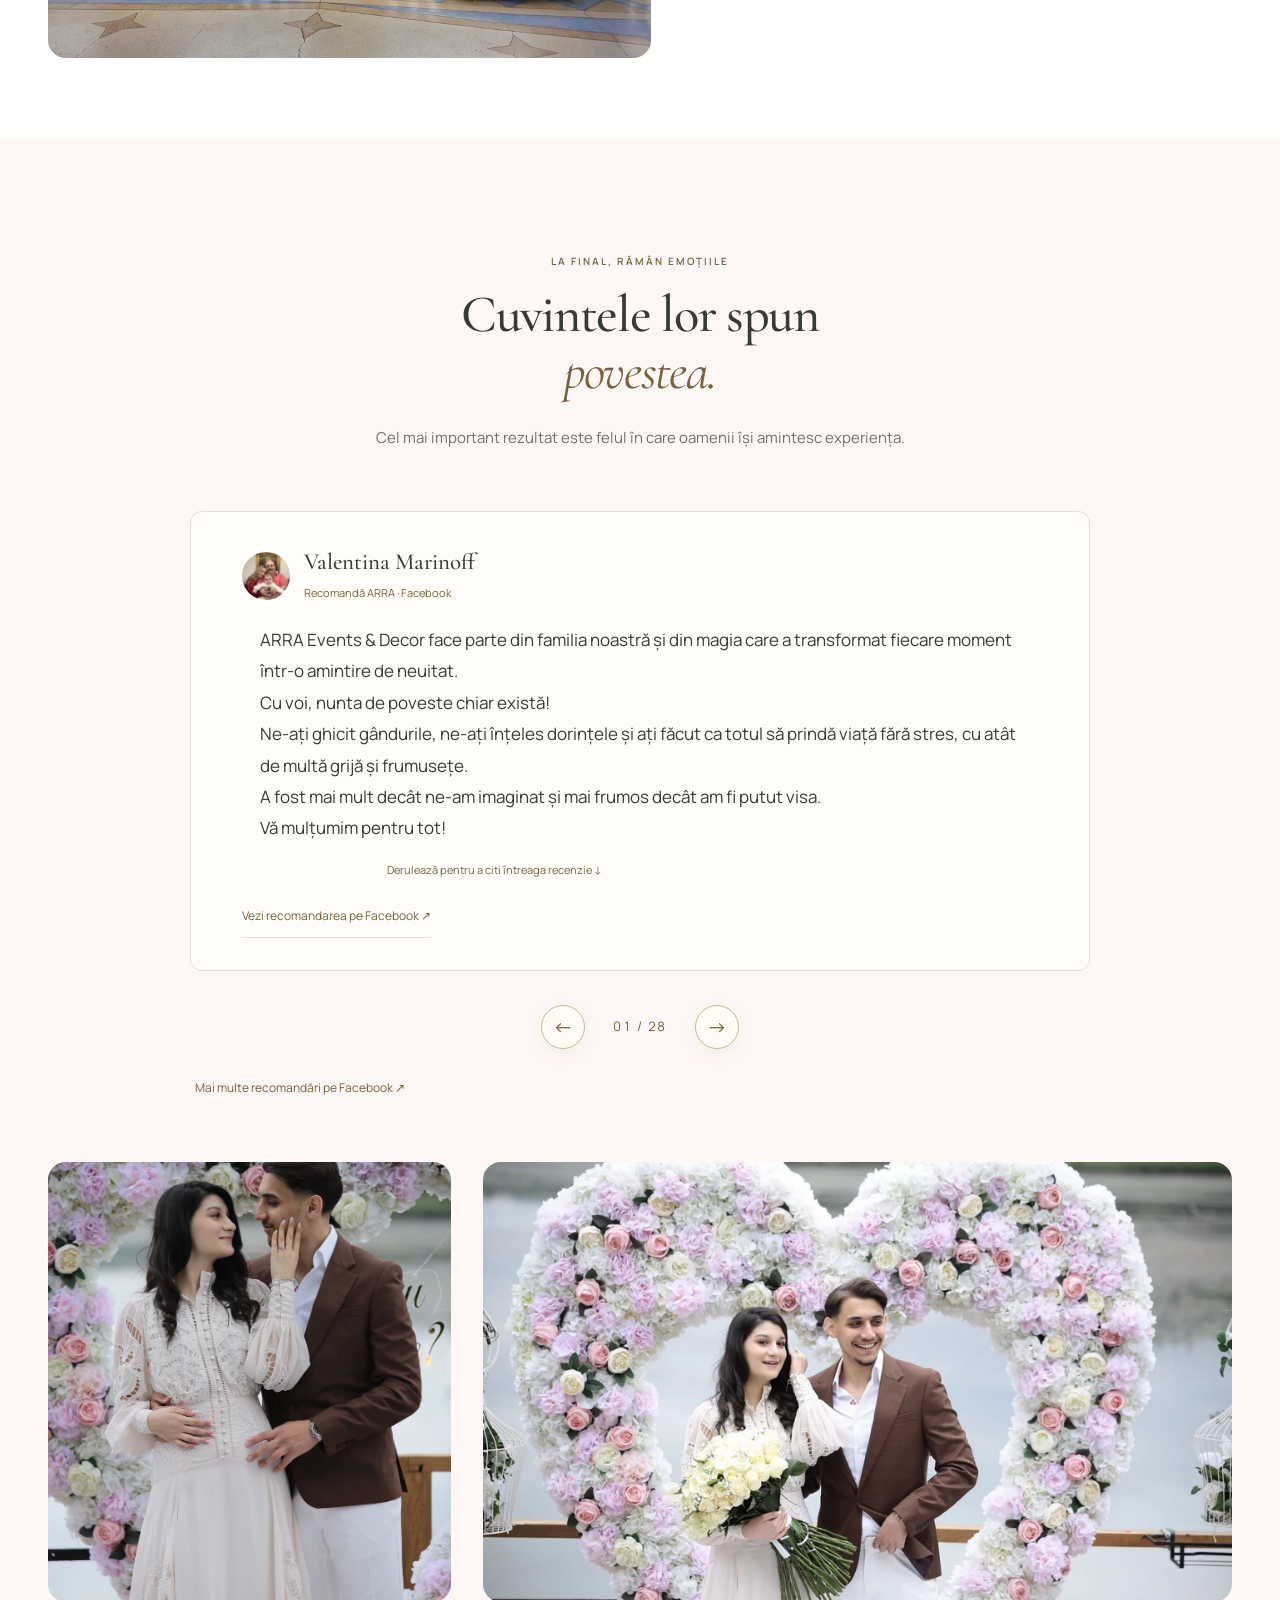
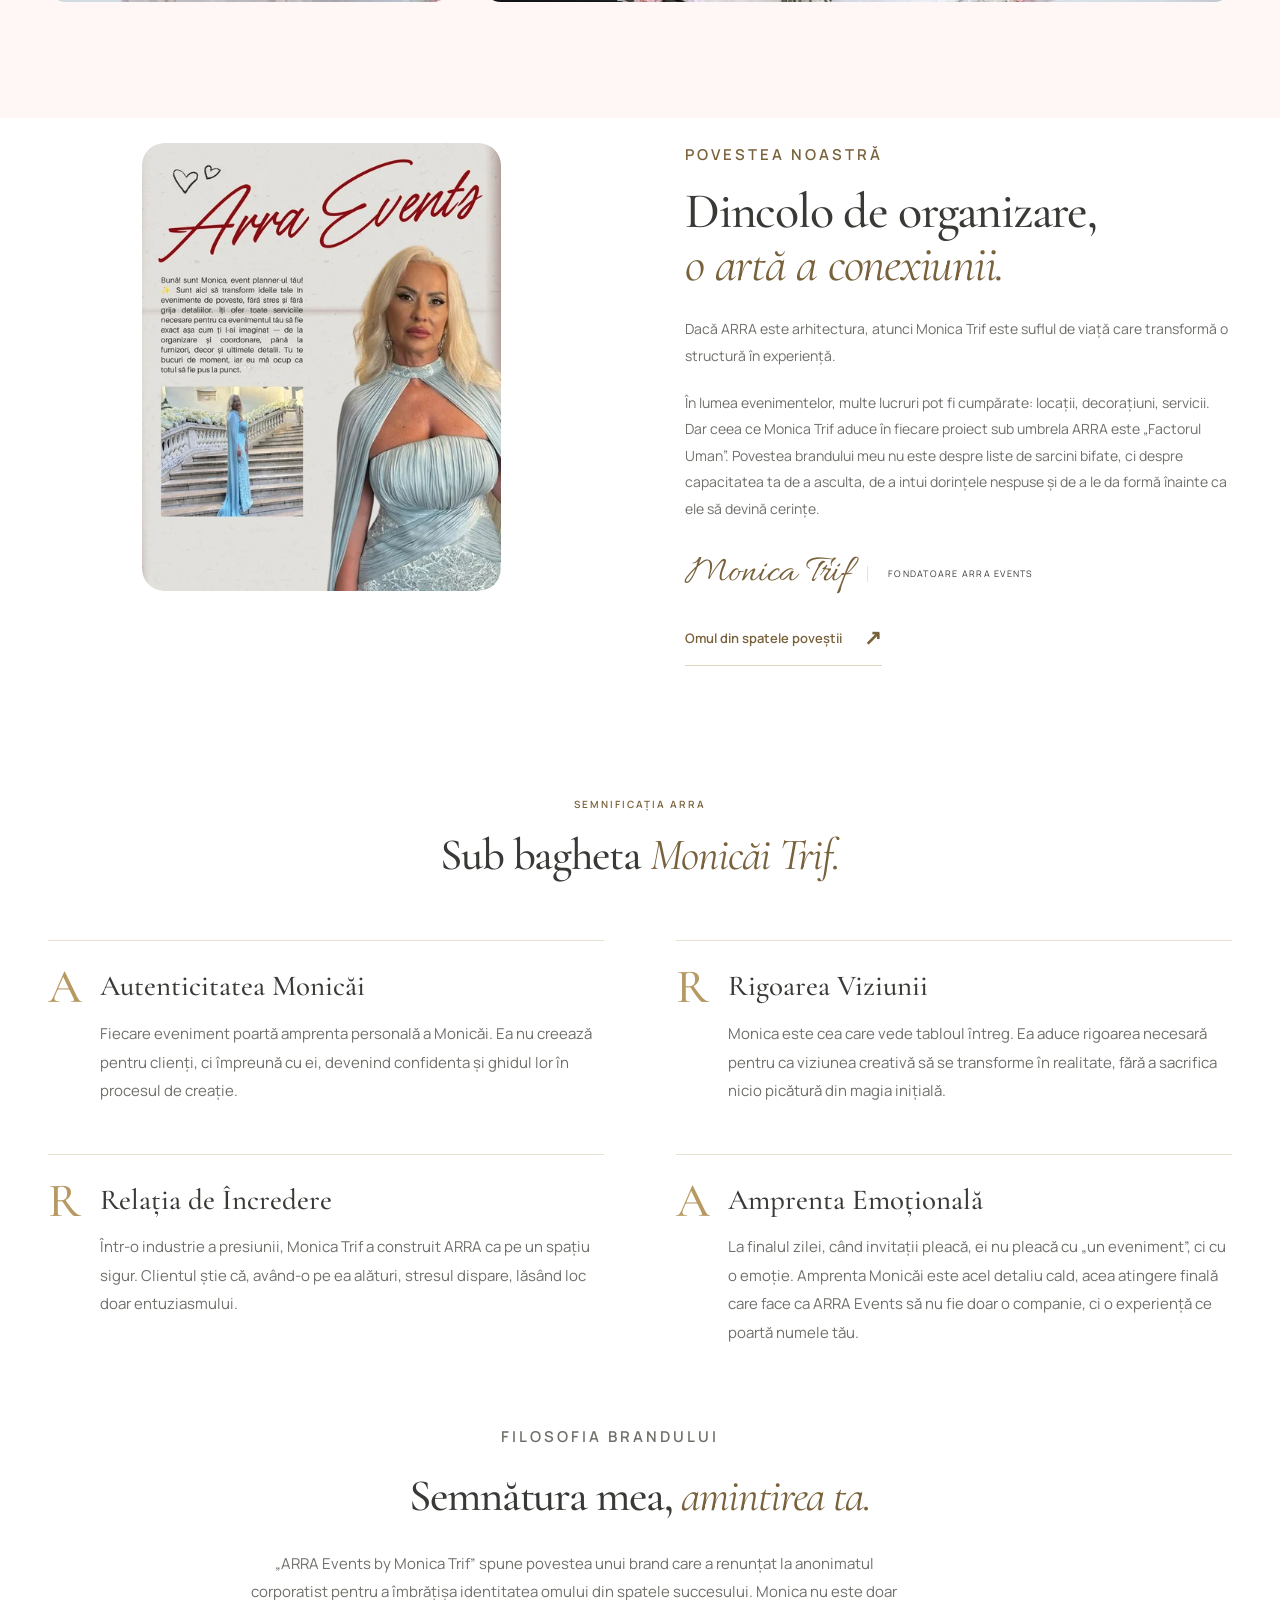
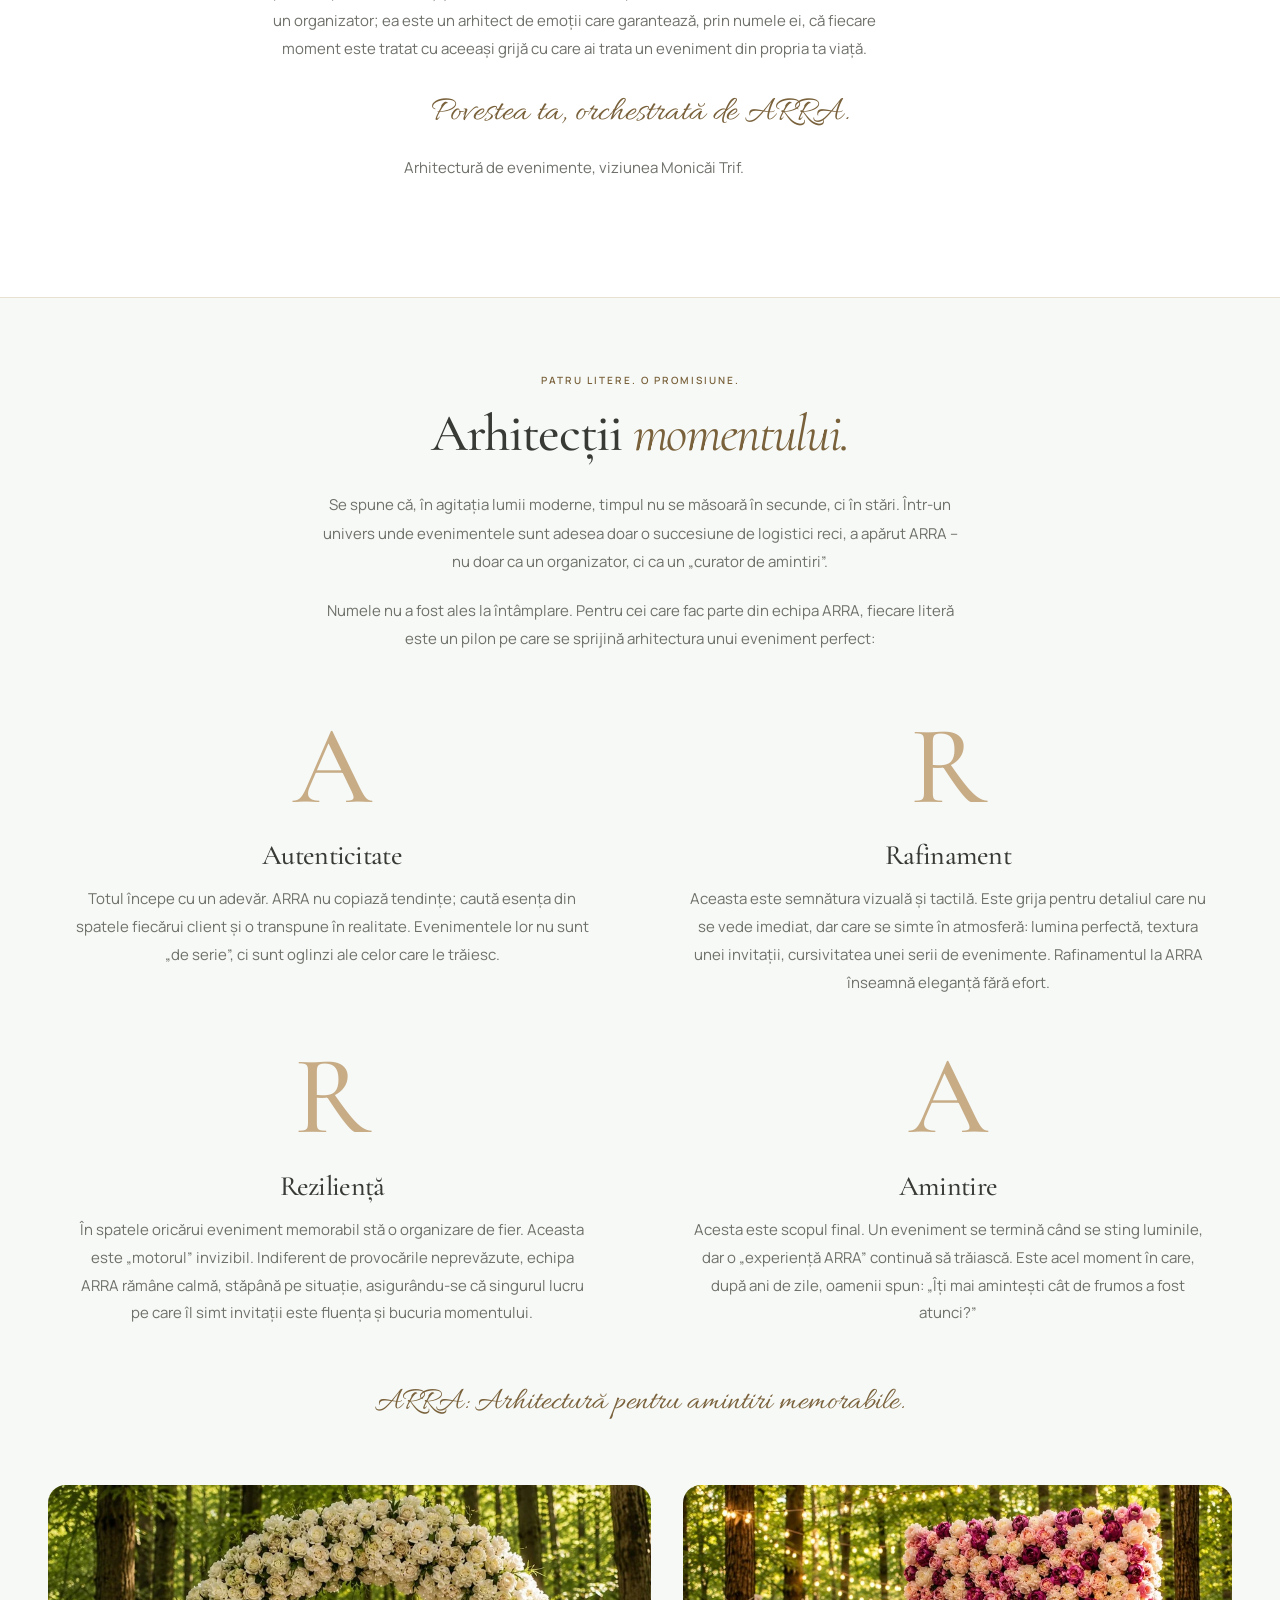
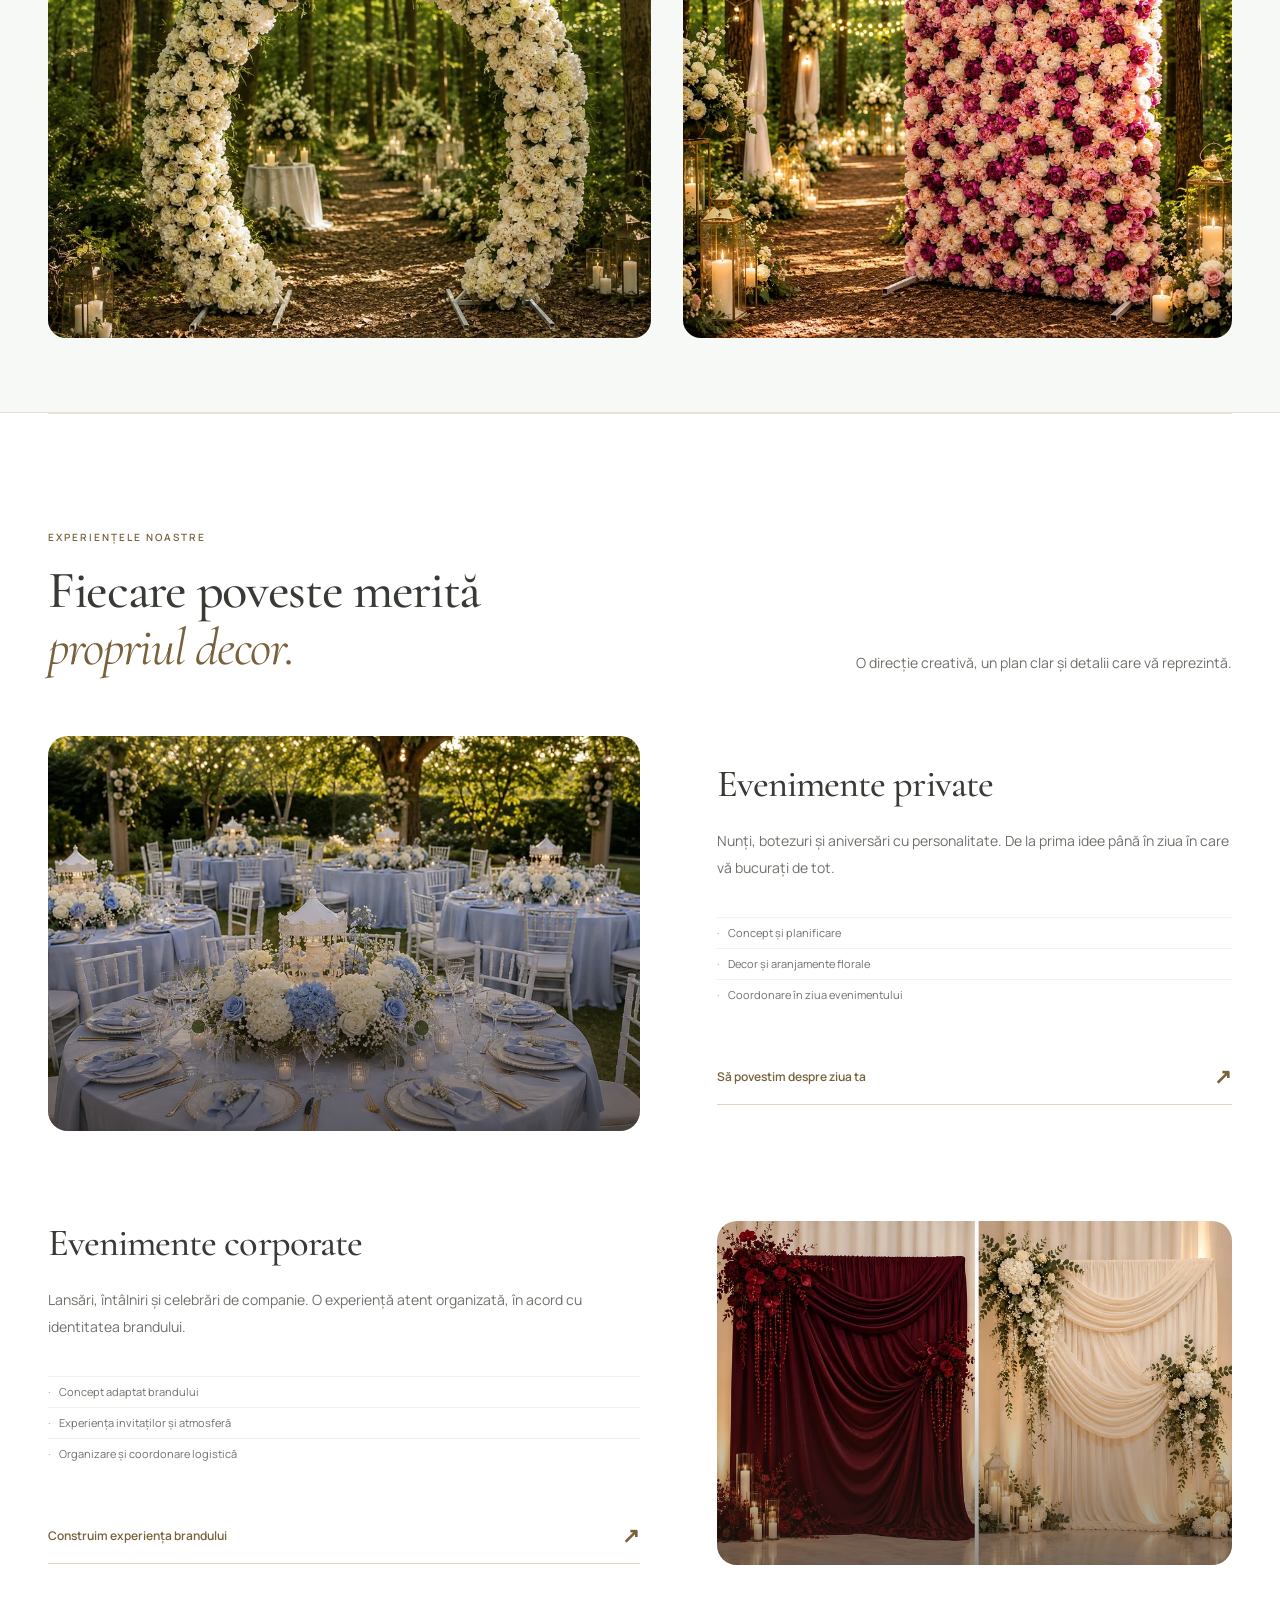
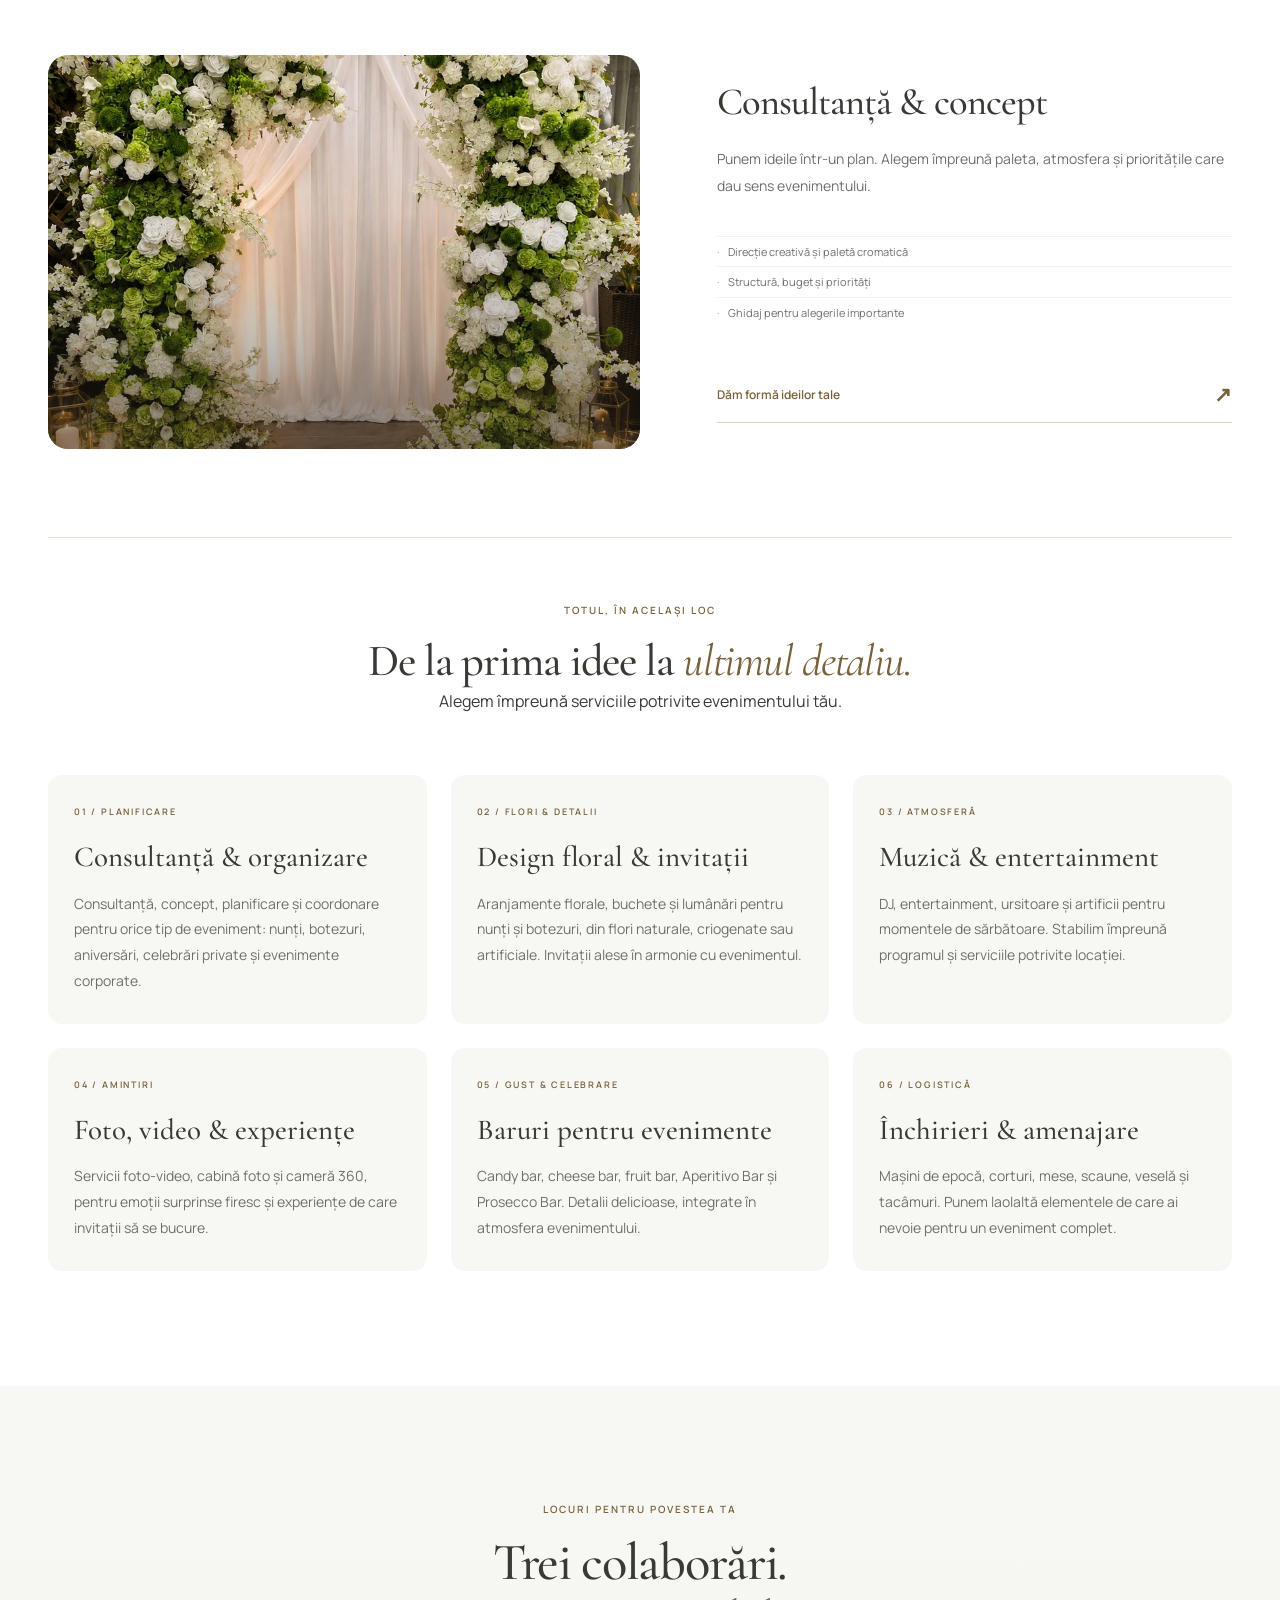
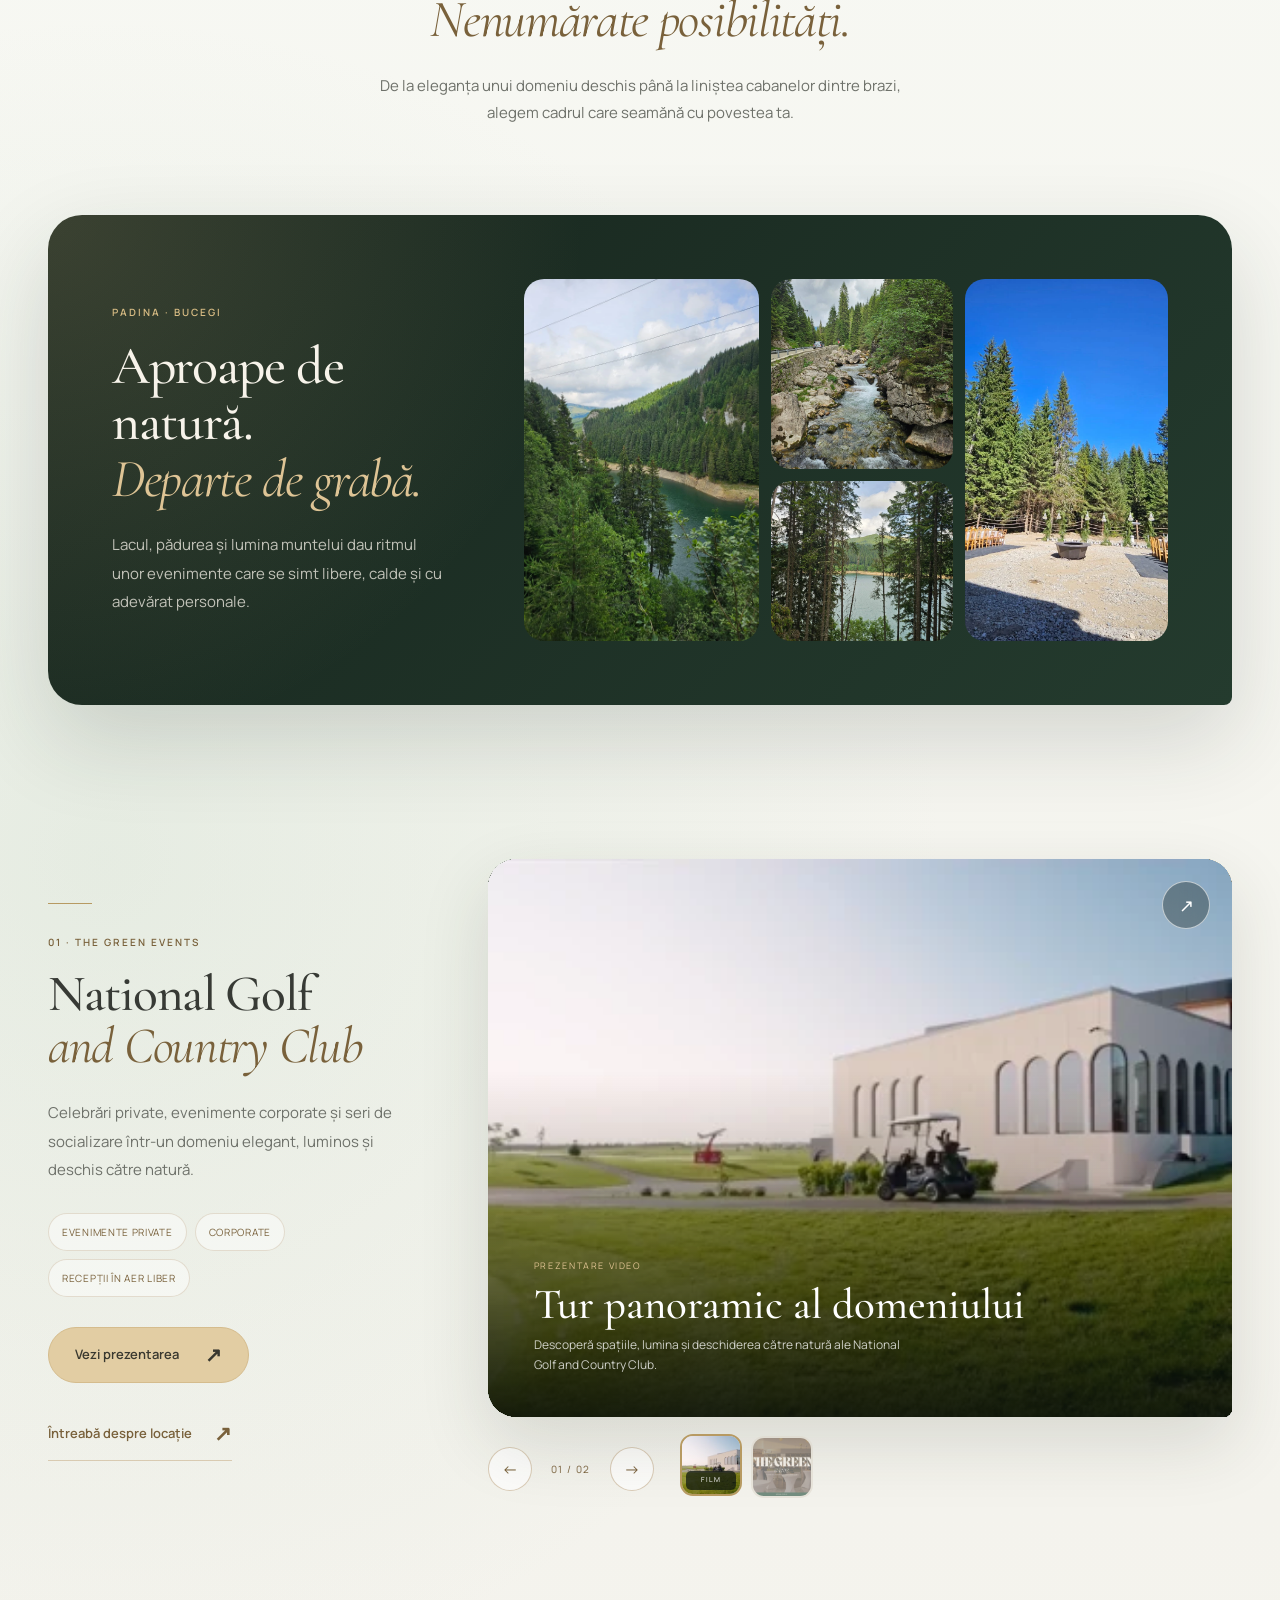
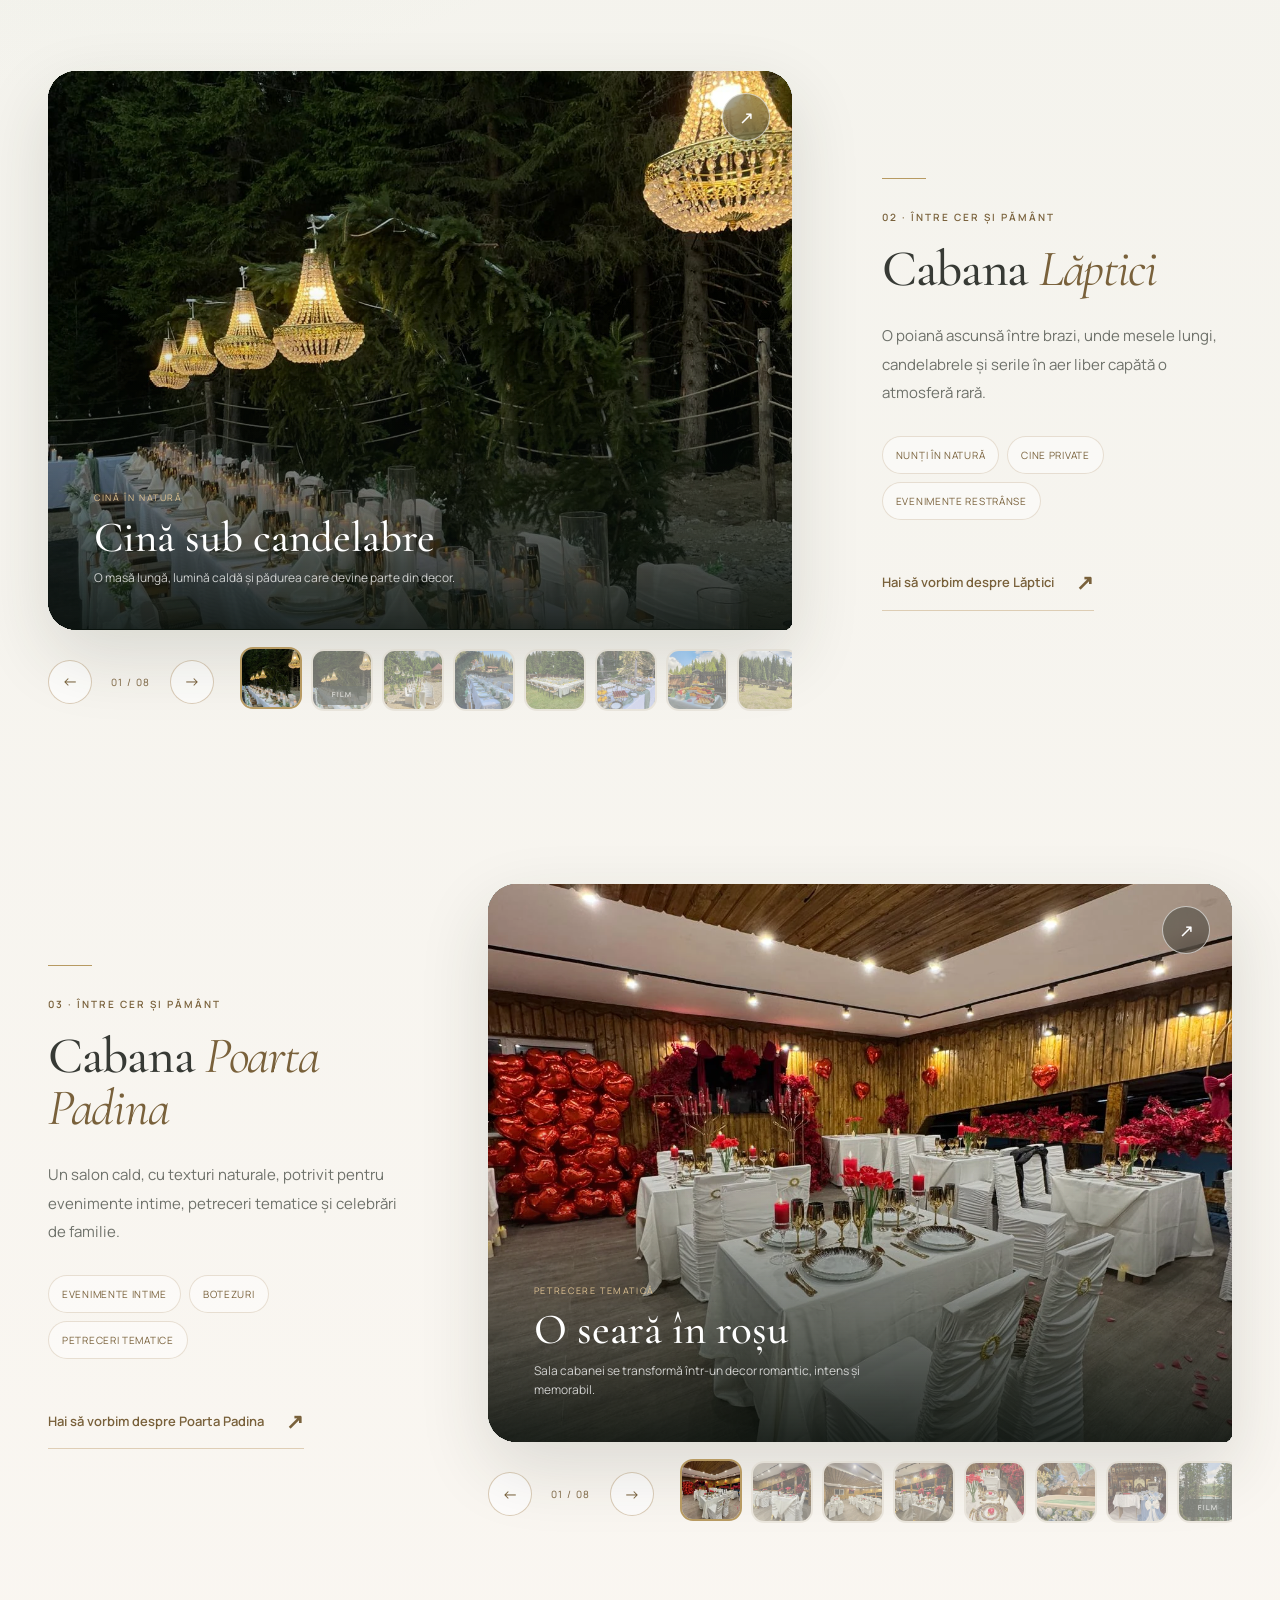
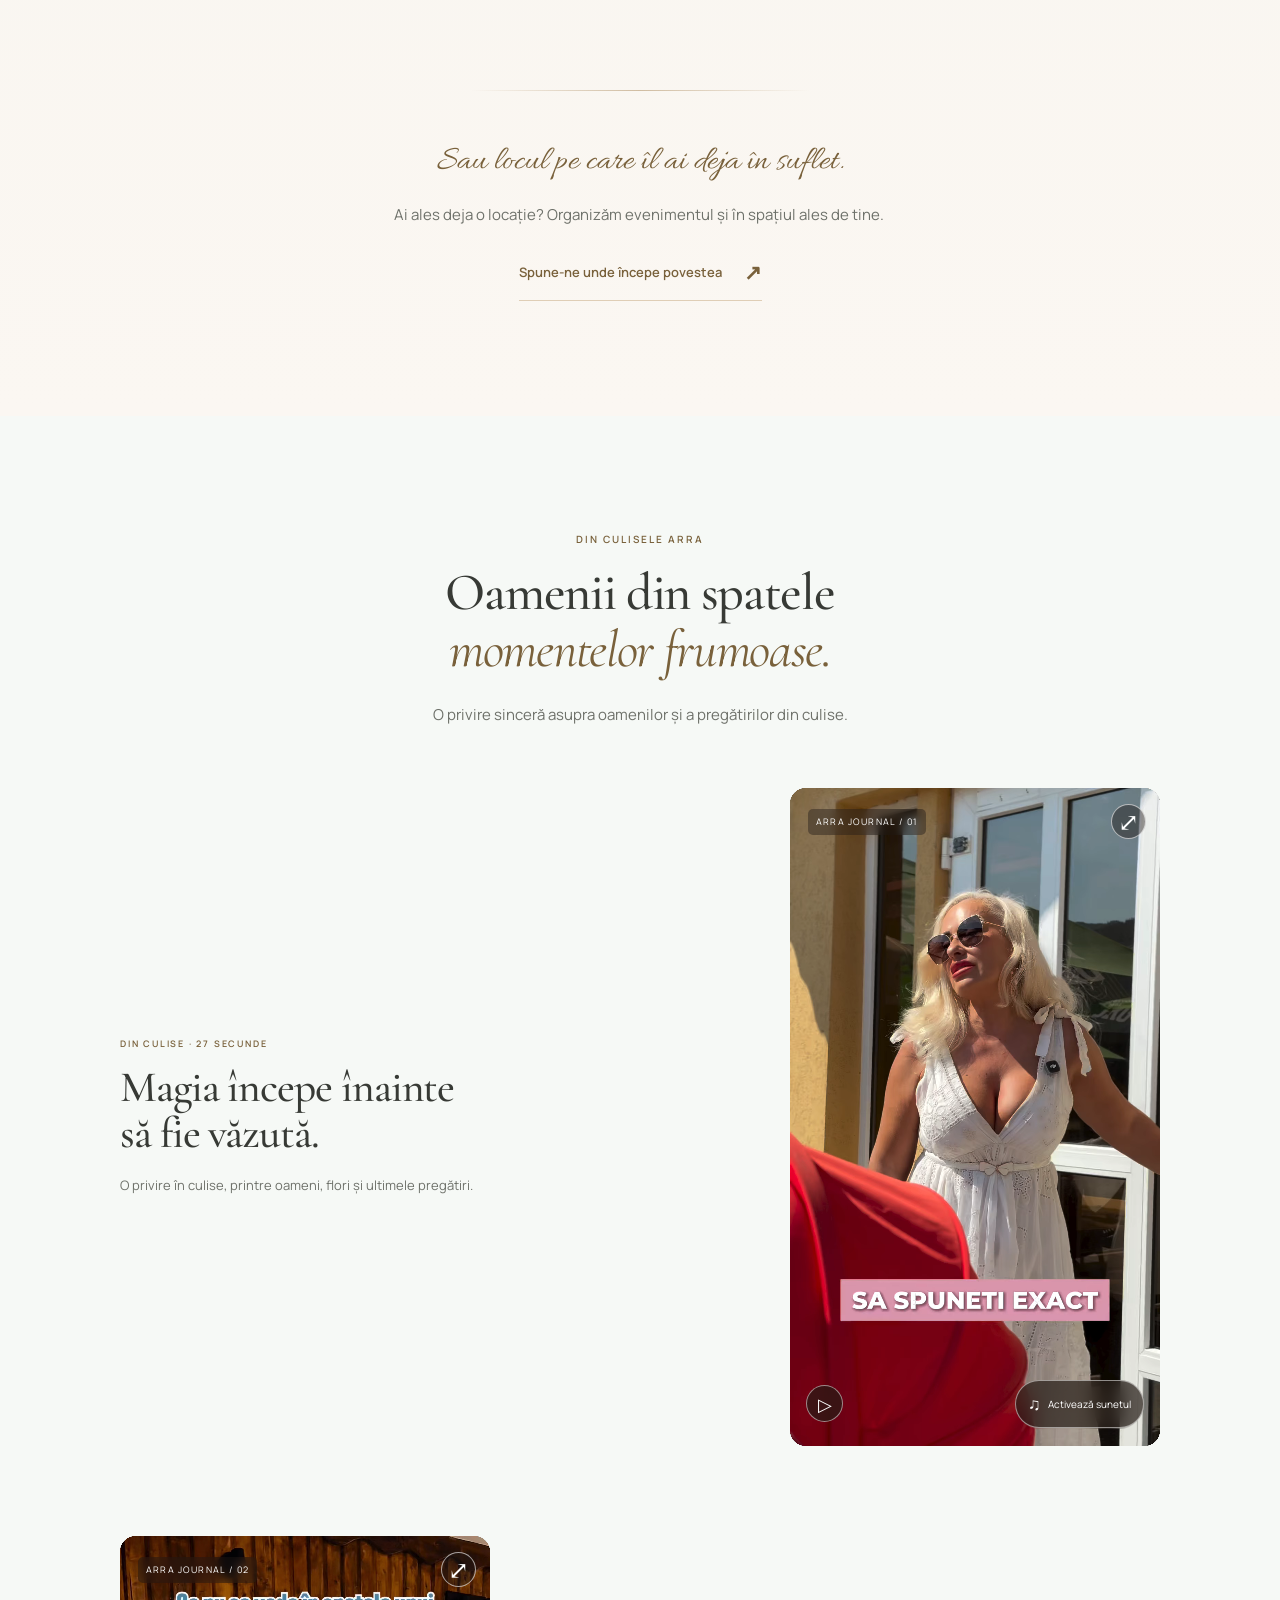
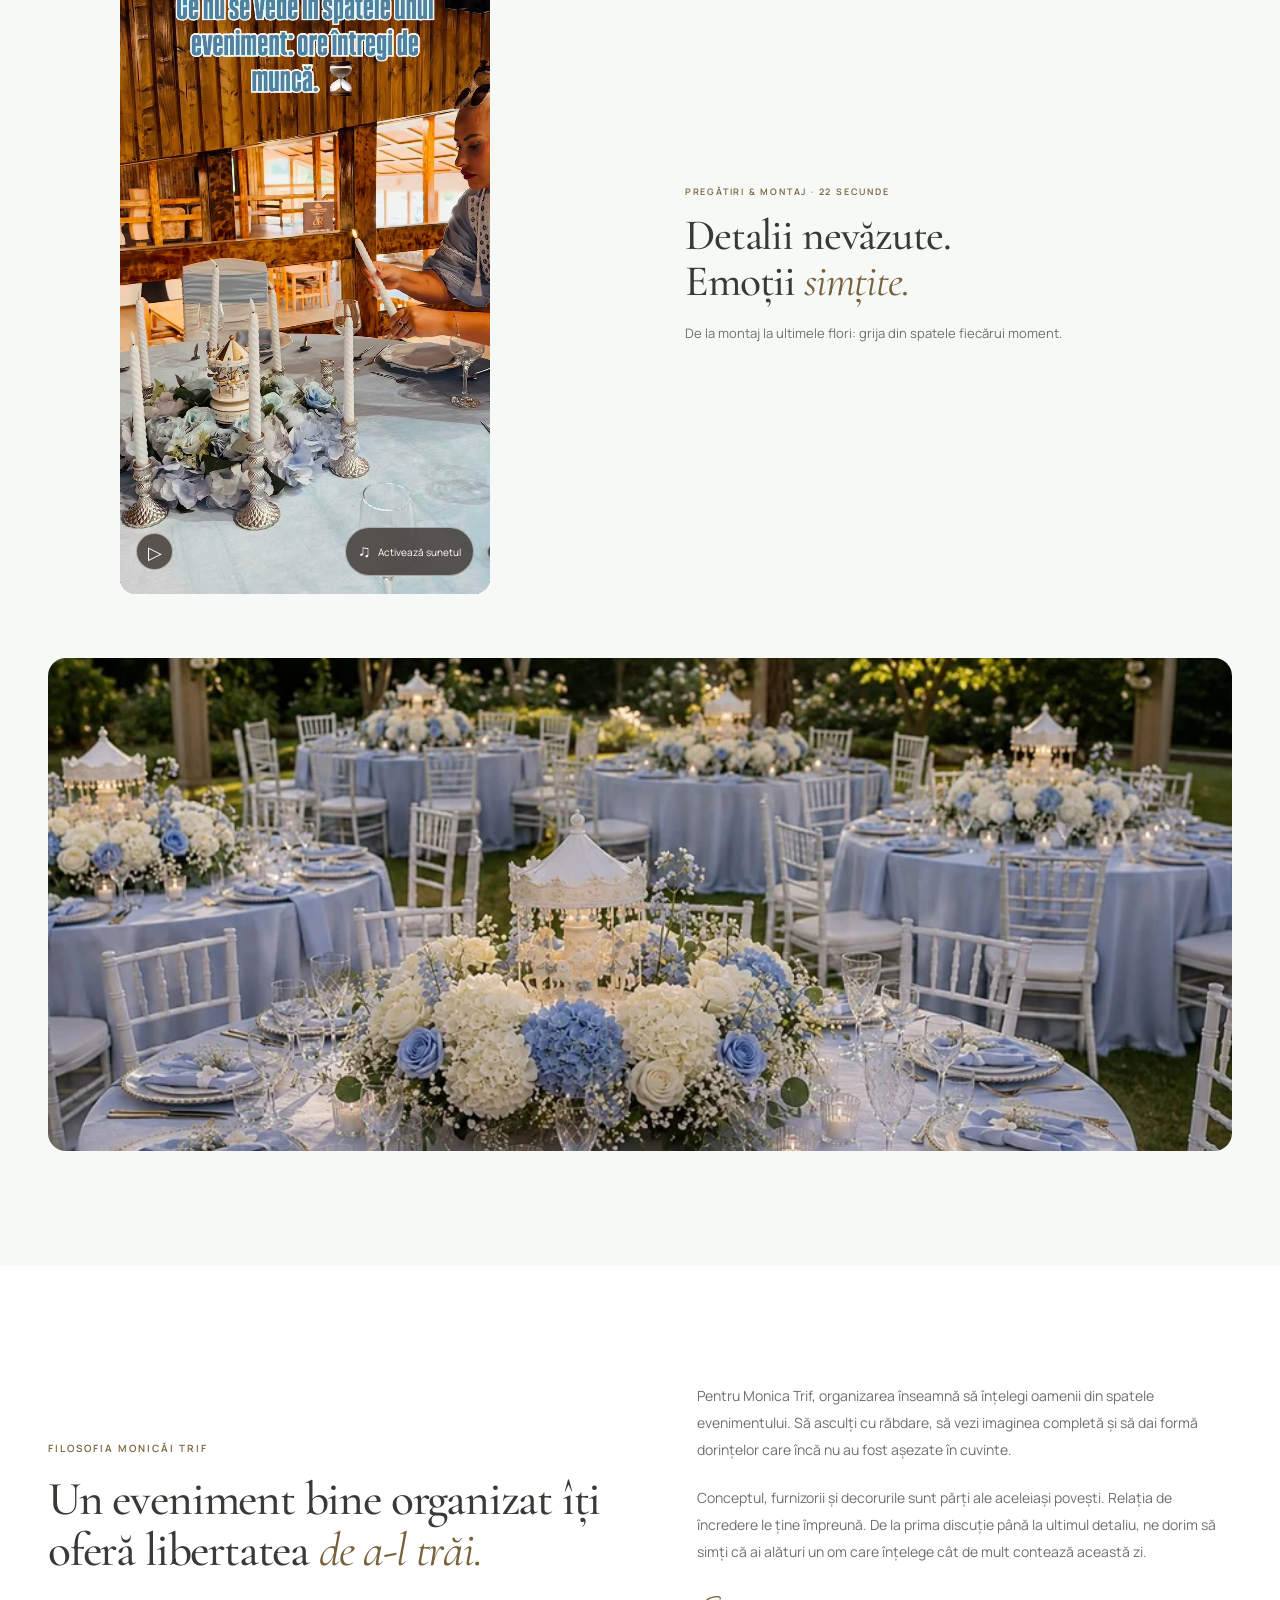
==== commit 4475bde3: "Redesign premium footer experience" ====
--- a/index.html
+++ b/index.html
@@ -1660,20 +1660,33 @@
       </section>
     </main>
     <footer class="site-footer" id="subsol">
+      <div class="footer-ornament" aria-hidden="true"></div>
+      <div class="container footer-invitation">
+        <p class="eyebrow">ÎNCEPUTUL UNEI POVEȘTI FRUMOASE</p>
+        <div>
+          <h2>Totul începe cu<br><em>o conversație.</em></h2>
+          <p>Spune-ne ce îți imaginezi. Noi așezăm ideile, oamenii și detaliile într-o experiență care te reprezintă.</p>
+        </div>
+        <a class="footer-cta" href="#contact">Povestește-ne despre eveniment <span aria-hidden="true">↗</span></a>
+      </div>
       <div class="container footer-main">
-        <a href="#acasa" aria-label="ARRA Events — Acasă"
-          ><img
-            src="assets/images/arra-logo.webp"
-            width="130"
-            height="130"
-            alt="ARRA Events by Monica Trif"></a>
-        <p class="footer-statement">
-          Arhitectură pentru<br><em>amintiri memorabile.</em>
-        </p>
-        <nav aria-label="Navigare în subsol">
-          <a href="#povestea">Povestea</a><a href="#servicii">Servicii</a><a href="#locatii">Locații</a
-          ><a href="#portofoliu">Portofoliu</a><a href="#contact">Contact</a>
-        </nav>
+        <div class="footer-brand-block">
+          <a class="footer-logo" href="#acasa" aria-label="ARRA Events — Acasă"><img src="assets/images/arra-logo.webp" width="150" height="150" alt="ARRA Events by Monica Trif"></a>
+          <p class="footer-statement">Arhitectură pentru<br><em>amintiri memorabile.</em></p>
+          <span>ARRA Events by Monica Trif</span>
+        </div>
+        <div class="footer-links-group">
+          <p class="eyebrow">DESCOPERĂ</p>
+          <nav aria-label="Navigare în subsol">
+            <a href="#povestea">Povestea <span>↗</span></a><a href="#servicii">Servicii <span>↗</span></a><a href="#locatii">Locații <span>↗</span></a><a href="#portofoliu">Portofoliu <span>↗</span></a><a href="#testimoniale">Testimoniale <span>↗</span></a>
+          </nav>
+        </div>
+        <div class="footer-contact-group">
+          <p class="eyebrow">SUNTEM APROAPE</p>
+          <a href="tel:+40753037078"><span>Telefon</span><strong>+40 753 037 078</strong></a>
+          <a href="mailto:contact@arraeventsbymonicatrif.ro"><span>Email</span><strong>contact@<wbr>arraeventsbymonicatrif.ro</strong></a>
+          <a href="https://wa.me/40753037078" target="_blank" rel="noopener noreferrer"><span>WhatsApp</span><strong>Scrie-ne direct ↗</strong></a>
+        </div>
         <div class="footer-social">
           <p class="eyebrow">INSPIRAȚIE, ZI DE ZI</p>
           <div class="social-links" aria-label="Rețele sociale" role="group">
@@ -1738,10 +1751,8 @@
         </div>
       </div>
       <div class="container footer-bottom">
-        <p>
-          © <span id="copyright-year">2026</span> ARRA Events by Monica Trif.
-          Toate drepturile rezervate.
-        </p>
+        <p>© <span id="copyright-year">2026</span> ARRA Events by Monica Trif · Toate drepturile rezervate.</p>
+        <div class="footer-legal"><a href="confidentialitate.html">Confidențialitate</a><span aria-hidden="true">·</span><a href="#acasa">Înapoi sus ↑</a></div>
         <a
           class="design-credit"
           href="https://cab-it.ro/"
@@ -1757,7 +1768,7 @@
             loading="lazy"
             alt="">
           <strong>cab-it.ro</strong>
-        </a>
+          </a>
         <span class="signature">Cu drag, ARRA.</span>
       </div>
     </footer>
--- a/assets/css/client-refinements.css
+++ b/assets/css/client-refinements.css
@@ -538,3 +538,256 @@
   .location-stage-open > video,
   .mountain-mosaic img { animation: none; transition: none; }
 }
+
+/* A warmer, more intentional closing chapter. */
+.site-footer {
+  position: relative;
+  overflow: hidden;
+  border-top: 0;
+  color: #f5efe5;
+  background:
+    radial-gradient(circle at 4% 15%, rgba(190, 151, 91, .17), transparent 27%),
+    radial-gradient(circle at 88% 100%, rgba(108, 139, 112, .16), transparent 34%),
+    linear-gradient(135deg, #111a14 0%, #1b2c21 58%, #101812 100%);
+}
+.site-footer::before {
+  content: '';
+  position: absolute;
+  inset: 0;
+  pointer-events: none;
+  opacity: .11;
+  background-image: url("data:image/svg+xml,%3Csvg xmlns='http://www.w3.org/2000/svg' width='84' height='84' viewBox='0 0 84 84'%3E%3Cg fill='none' stroke='%23e5c58d' stroke-opacity='.35'%3E%3Cpath d='M42 8c0 16-12 26-26 34 14 8 26 18 26 34 0-16 12-26 26-34C54 34 42 24 42 8Z'/%3E%3C/g%3E%3C/svg%3E");
+  background-size: 168px 168px;
+}
+.footer-ornament {
+  position: absolute;
+  top: -150px;
+  right: -130px;
+  width: 430px;
+  height: 430px;
+  border: 1px solid rgba(221, 191, 138, .12);
+  border-radius: 50%;
+}
+.footer-ornament::before,
+.footer-ornament::after {
+  content: '';
+  position: absolute;
+  inset: 40px;
+  border: 1px solid rgba(221, 191, 138, .1);
+  border-radius: inherit;
+}
+.footer-ornament::after { inset: 82px; }
+.site-footer > .container { position: relative; z-index: 1; }
+.footer-invitation {
+  display: grid;
+  grid-template-columns: .55fr 1.25fr auto;
+  gap: clamp(28px, 5vw, 78px);
+  align-items: center;
+  padding-block: clamp(72px, 8vw, 112px);
+  border-bottom: 1px solid rgba(232, 213, 181, .17);
+}
+.site-footer .eyebrow { color: #d9bc88; }
+.footer-invitation > .eyebrow { align-self: start; padding-top: 12px; }
+.footer-invitation h2 {
+  margin: 0;
+  color: #f7f2e9;
+  font: 500 clamp(42px, 5vw, 70px)/.98 var(--serif);
+}
+.footer-invitation h2 em { color: #d9bc88; }
+.footer-invitation > div > p {
+  max-width: 56ch;
+  margin-top: 26px;
+  color: rgba(244, 239, 229, .65);
+  font-size: 14px;
+  line-height: 1.9;
+}
+.footer-cta {
+  display: inline-flex;
+  align-items: center;
+  justify-content: space-between;
+  gap: 24px;
+  min-width: 275px;
+  padding: 20px 22px;
+  border: 1px solid rgba(221, 191, 138, .45);
+  border-radius: 999px;
+  color: #f9f3e8;
+  background: rgba(255,255,255,.035);
+  font-size: 12px;
+  transition: color .35s ease, background .35s ease, transform .35s var(--ease);
+}
+.footer-cta span {
+  display: grid;
+  width: 34px;
+  height: 34px;
+  place-items: center;
+  border-radius: 50%;
+  color: #17251d;
+  background: #d9bc88;
+}
+.footer-cta:hover { color: #17251d; background: #d9bc88; transform: translateY(-3px); }
+.footer-cta:hover span { background: #f8f1e6; }
+.site-footer .footer-main {
+  display: grid;
+  grid-template-columns: 1.18fr .6fr .95fr 1.05fr;
+  gap: clamp(32px, 5vw, 78px);
+  align-items: start;
+  padding-block: clamp(58px, 7vw, 88px);
+}
+.footer-brand-block { display: grid; justify-items: start; }
+.footer-logo {
+  display: grid;
+  width: 124px;
+  height: 124px;
+  margin-bottom: 26px;
+  place-items: center;
+  border-radius: 50%;
+  background: #f5efe3;
+  box-shadow: 0 0 0 1px rgba(222,194,143,.25), 0 16px 48px rgba(0,0,0,.18);
+}
+.site-footer .footer-logo img {
+  width: 112px;
+  height: 112px;
+  mix-blend-mode: multiply;
+  filter: saturate(1.55) contrast(1.08);
+}
+.site-footer .footer-statement {
+  margin: 0;
+  color: #f4ede2;
+  font: 500 clamp(25px, 2.4vw, 34px)/1.15 var(--serif);
+}
+.site-footer .footer-statement em { color: #d8bc8a; }
+.footer-brand-block > span {
+  margin-top: 18px;
+  color: rgba(244,239,229,.46);
+  font-size: 9px;
+  letter-spacing: .16em;
+  text-transform: uppercase;
+}
+.footer-links-group > .eyebrow,
+.footer-contact-group > .eyebrow,
+.footer-social > .eyebrow {
+  margin: 6px 0 24px;
+  font-size: 9px;
+  letter-spacing: .19em;
+  text-align: left;
+}
+.site-footer .footer-links-group nav {
+  display: grid;
+  grid-template-columns: 1fr;
+  gap: 0;
+  margin: 0;
+  font-size: 12px;
+}
+.site-footer .footer-links-group nav a {
+  display: flex;
+  align-items: center;
+  justify-content: space-between;
+  min-height: 43px;
+  border-bottom: 1px solid rgba(232,213,181,.11);
+  color: rgba(248,243,234,.72);
+}
+.site-footer .footer-links-group nav a span { color: #c9a66b; opacity: 0; transform: translateX(-6px); transition: opacity .25s ease, transform .25s ease; }
+.site-footer .footer-links-group nav a:hover { color: #fff; }
+.site-footer .footer-links-group nav a:hover span { opacity: 1; transform: none; }
+.footer-contact-group { display: grid; }
+.footer-contact-group > a {
+  display: grid;
+  gap: 5px;
+  padding: 14px 0;
+  border-bottom: 1px solid rgba(232,213,181,.11);
+}
+.footer-contact-group a > span { color: rgba(244,239,229,.4); font-size: 9px; letter-spacing: .12em; text-transform: uppercase; }
+.footer-contact-group a > strong { color: rgba(248,243,234,.78); font-size: 12px; font-weight: 400; line-height: 1.55; overflow-wrap: anywhere; }
+.footer-contact-group a:hover strong { color: #dfc18c; }
+.site-footer .social-links { display: grid; grid-template-columns: repeat(3, minmax(0,1fr)); gap: 8px; }
+.site-footer .social-links a {
+  min-width: 0;
+  min-height: 104px;
+  border: 1px solid rgba(232,213,181,.14);
+  border-radius: 18px;
+  color: rgba(248,243,234,.68);
+  background: rgba(255,255,255,.03);
+  font-size: 9px;
+}
+.site-footer .social-links svg {
+  width: 47px;
+  height: 47px;
+  padding: 13px;
+  color: #ddc08b;
+  background: rgba(222,193,140,.1);
+  box-shadow: none;
+}
+.site-footer .social-links a:hover { color: #fff; background: rgba(221,191,138,.1); }
+.site-footer .social-links a:hover svg { background: rgba(221,191,138,.18); box-shadow: none; }
+.site-footer .footer-bottom {
+  display: grid;
+  grid-template-columns: 1.2fr auto auto 1fr;
+  gap: 28px;
+  align-items: center;
+  padding-block: 24px 30px;
+  border-top: 1px solid rgba(232,213,181,.14);
+}
+.site-footer .footer-bottom > p,
+.site-footer .footer-bottom > a,
+.footer-legal { color: rgba(244,239,229,.4); font-size: 9px; }
+.footer-legal { display: flex; gap: 10px; white-space: nowrap; }
+.footer-legal a:hover { color: #dfc18c; }
+.site-footer .footer-bottom .design-credit { color: rgba(244,239,229,.45); }
+.site-footer .footer-bottom .design-credit strong { color: rgba(248,243,234,.72); }
+.site-footer .footer-bottom .design-credit img { filter: grayscale(.25); }
+.site-footer .footer-bottom .signature { justify-self: end; color: #d8bc88; font-size: 28px; }
+
+@media (max-width: 1050px) {
+  .footer-invitation { grid-template-columns: .55fr 1.45fr; }
+  .footer-cta { grid-column: 2; justify-self: start; }
+  .site-footer .footer-main { grid-template-columns: 1.1fr .7fr 1fr; }
+  .footer-brand-block,
+  .footer-links-group { grid-row: 1 / 3; }
+  .footer-social { grid-column: 3; grid-row: 1; }
+  .footer-contact-group { grid-column: 3; grid-row: 2; margin-top: 0; }
+  .site-footer .footer-bottom { grid-template-columns: 1fr auto auto; }
+  .site-footer .footer-bottom .signature { grid-column: 1 / -1; justify-self: center; }
+}
+
+@media (max-width: 767px) {
+  .footer-ornament { width: 300px; height: 300px; top: -100px; right: -150px; }
+  .footer-invitation {
+    grid-template-columns: 1fr;
+    gap: 25px;
+    padding-block: 64px;
+    text-align: center;
+  }
+  .footer-invitation > .eyebrow { justify-self: center; padding: 0; }
+  .footer-invitation h2 { font-size: 43px; }
+  .footer-invitation > div > p { margin-inline: auto; font-size: 13px; }
+  .footer-cta { grid-column: auto; justify-self: center; width: min(100%, 330px); min-width: 0; }
+  .site-footer .footer-main {
+    grid-template-columns: 1fr;
+    justify-items: stretch;
+    gap: 42px;
+    padding-block: 54px;
+  }
+  .footer-brand-block { justify-items: center; text-align: center; }
+  .site-footer .footer-statement { font-size: 30px; text-align: center; }
+  .footer-links-group,
+  .footer-contact-group,
+  .footer-social { grid-column: auto; grid-row: auto; width: 100%; margin: 0; padding: 0; border: 0; }
+  .footer-links-group > .eyebrow,
+  .footer-contact-group > .eyebrow,
+  .footer-social > .eyebrow { text-align: center; }
+  .site-footer .footer-links-group nav { grid-template-columns: 1fr 1fr; column-gap: 20px; }
+  .site-footer .footer-links-group nav a { justify-content: center; }
+  .site-footer .footer-links-group nav a span { display: none; }
+  .footer-contact-group > a { text-align: center; }
+  .site-footer .social-links { max-width: 360px; margin-inline: auto; }
+  .site-footer .footer-bottom {
+    grid-template-columns: 1fr;
+    justify-items: center;
+    gap: 18px;
+    padding-block: 28px 34px;
+    text-align: center;
+  }
+  .site-footer .footer-bottom .signature { grid-column: auto; grid-row: auto; justify-self: center; order: -1; }
+  .site-footer .footer-bottom .design-credit { justify-self: center; }
+  .footer-legal { white-space: normal; }
+}
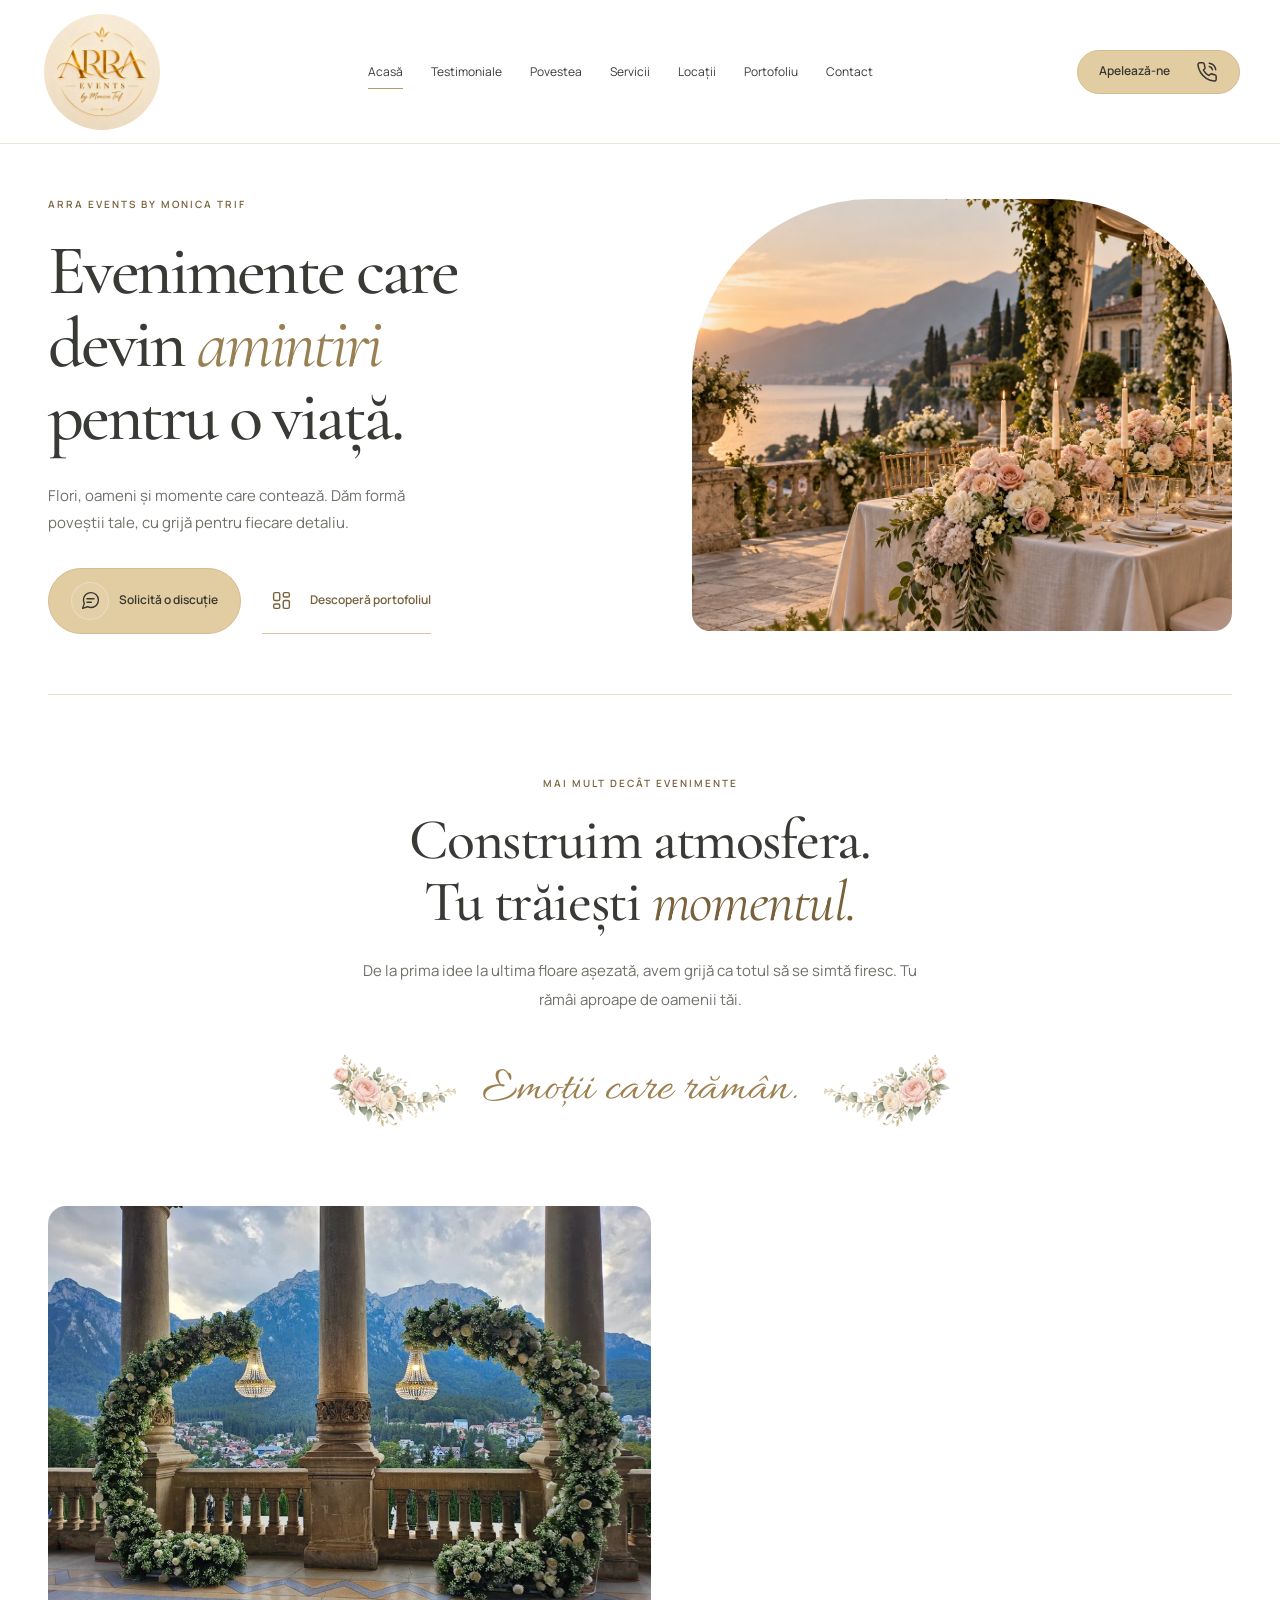
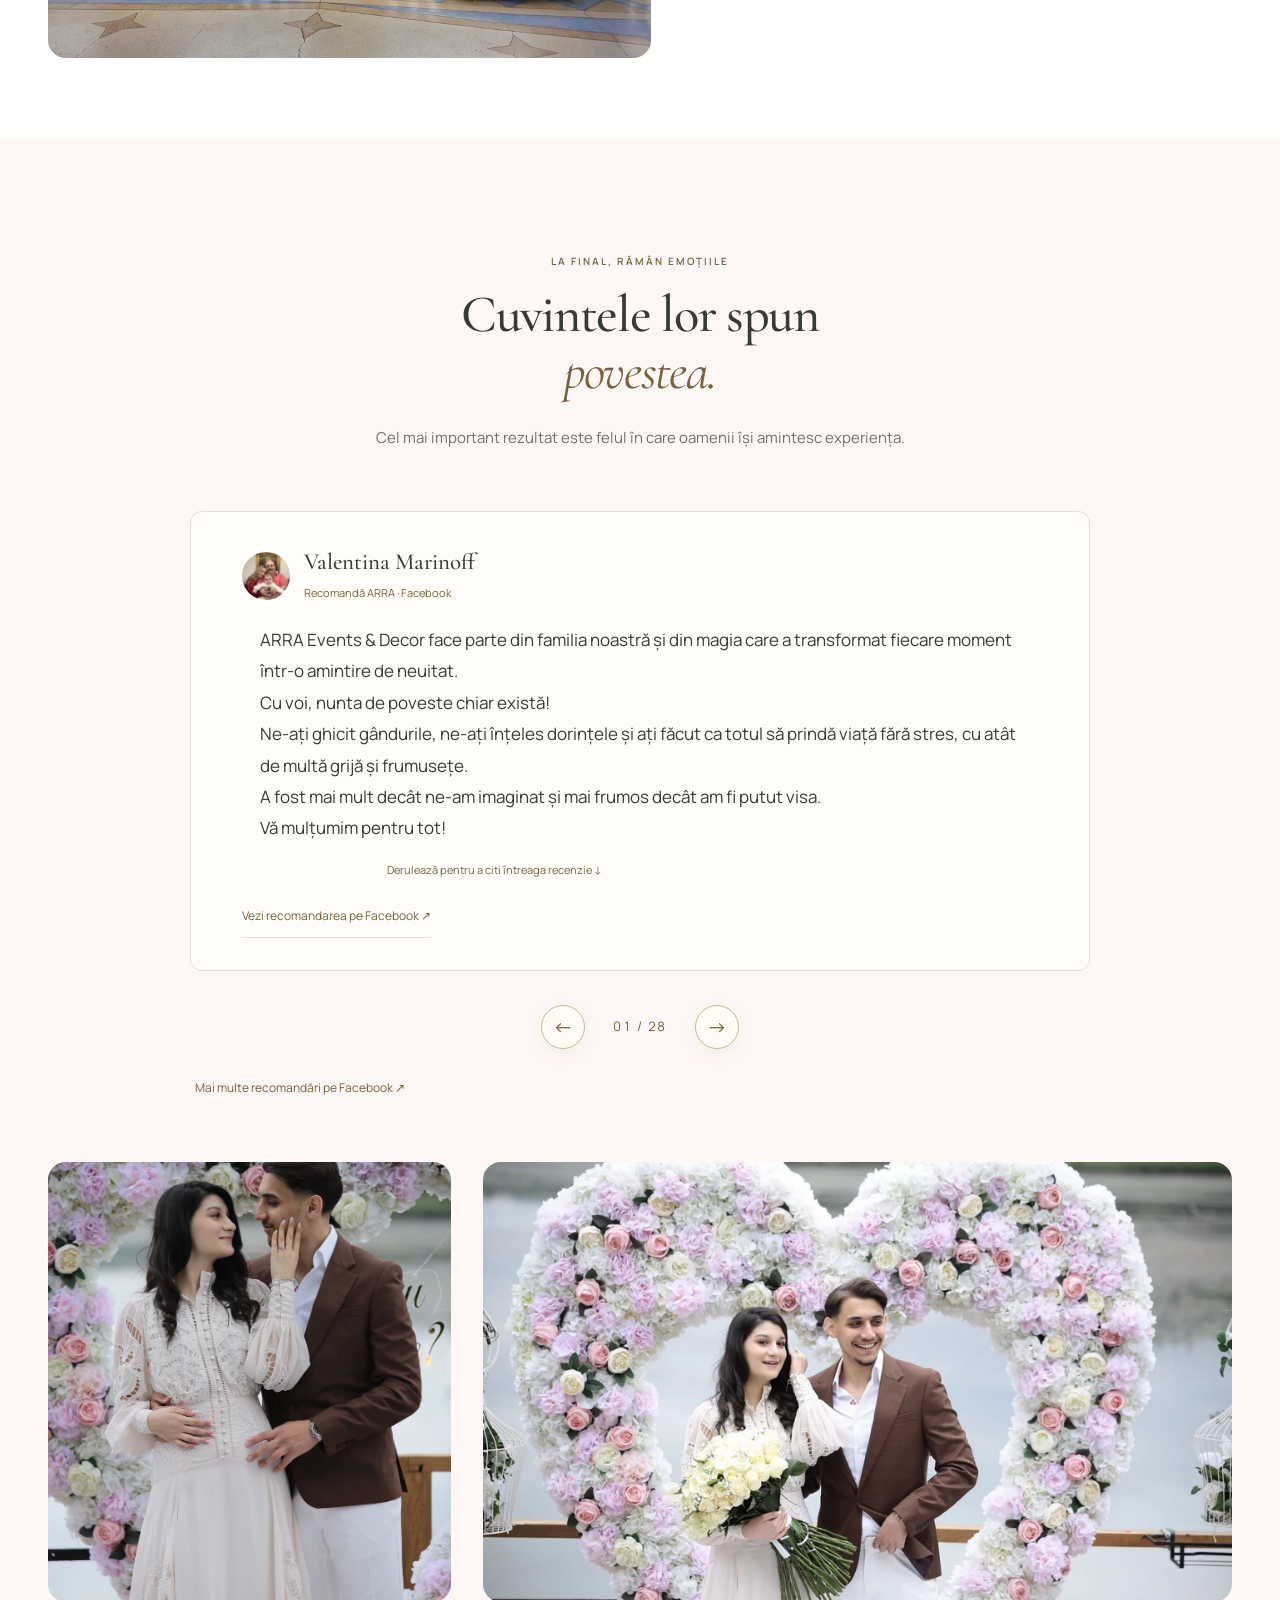
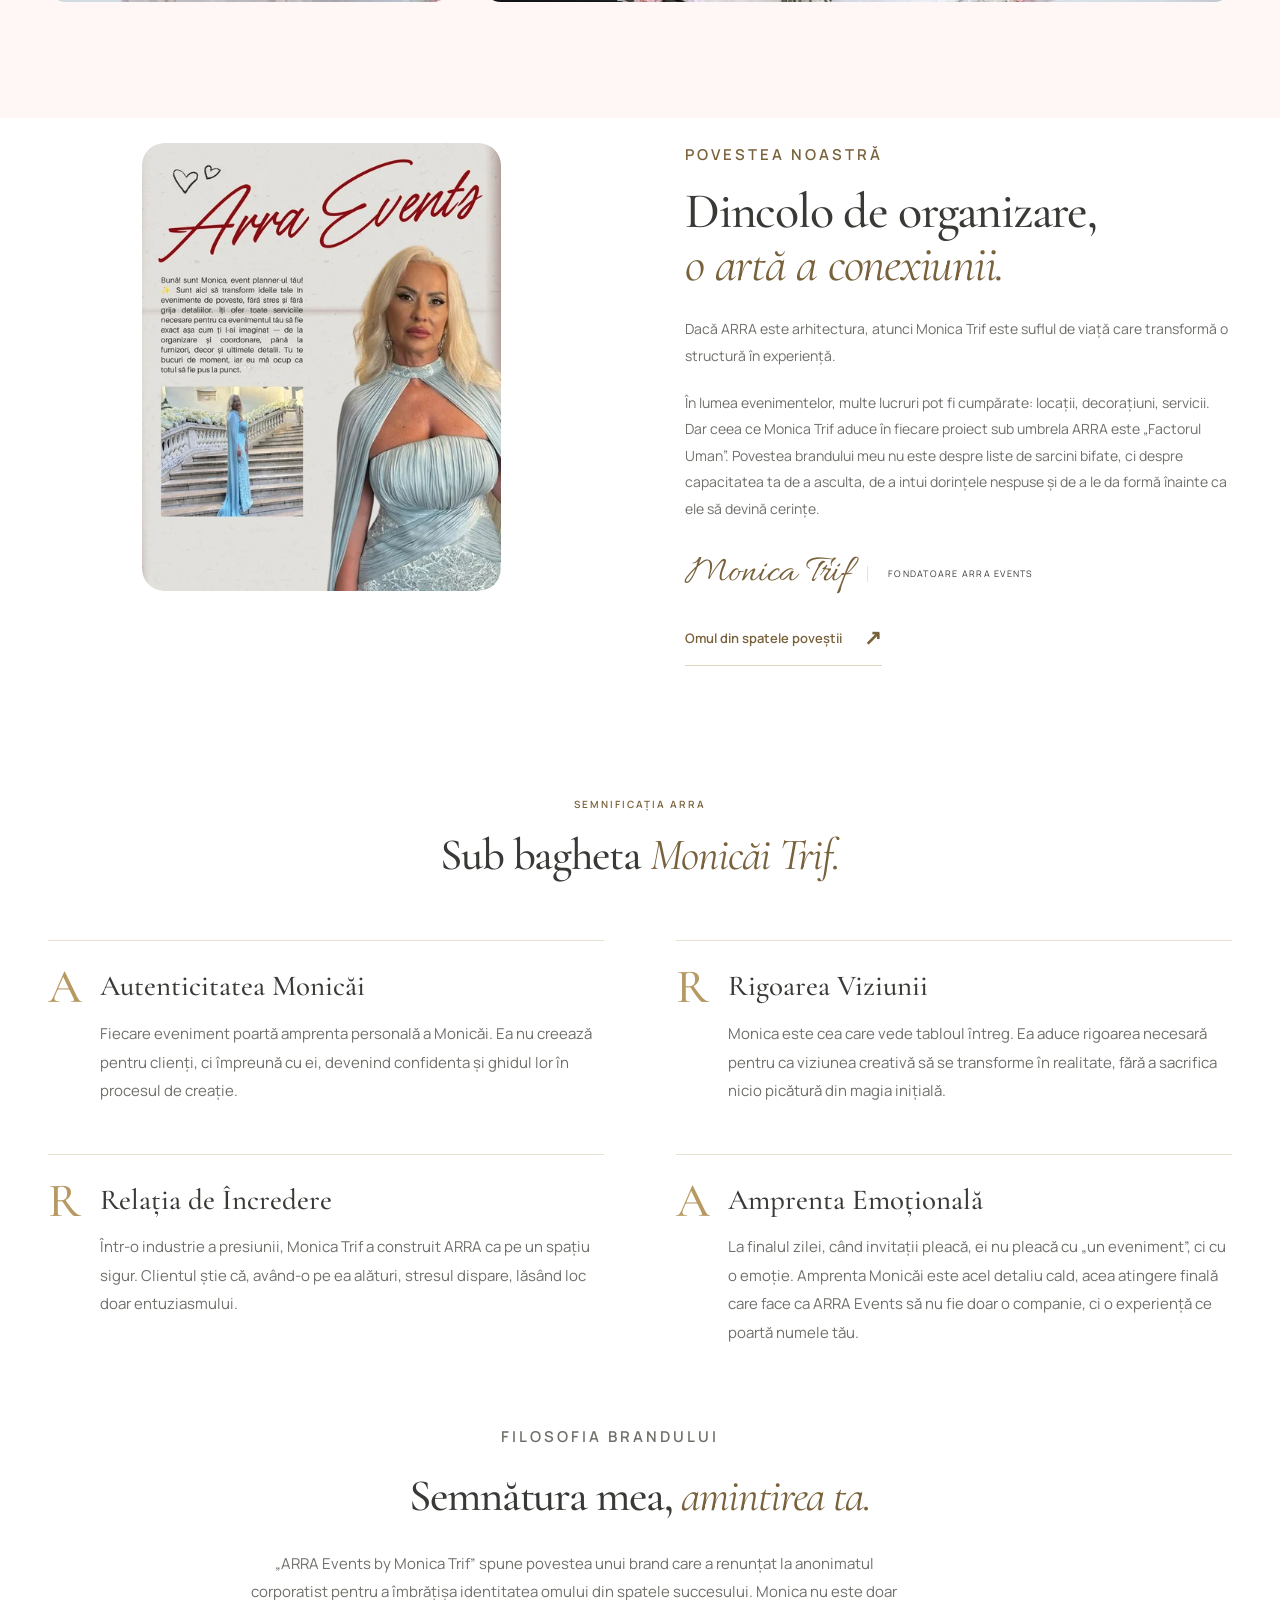
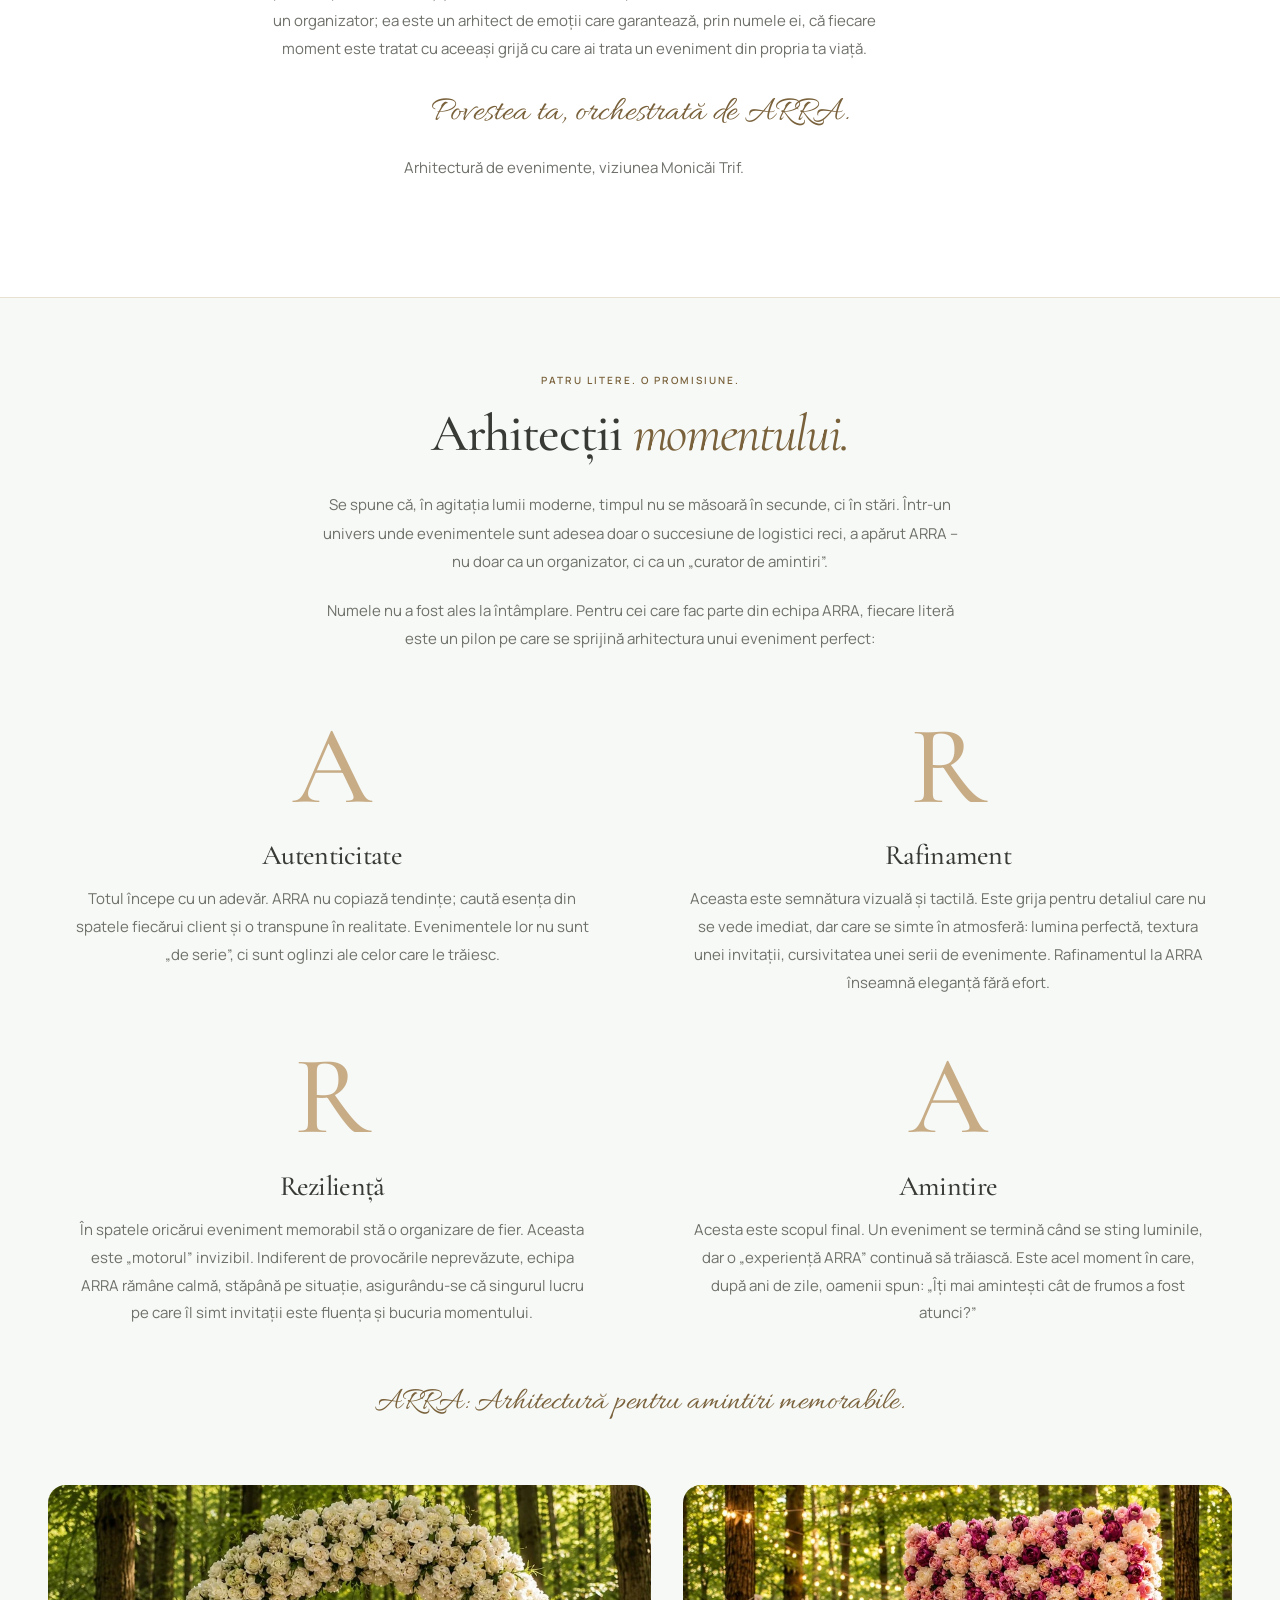
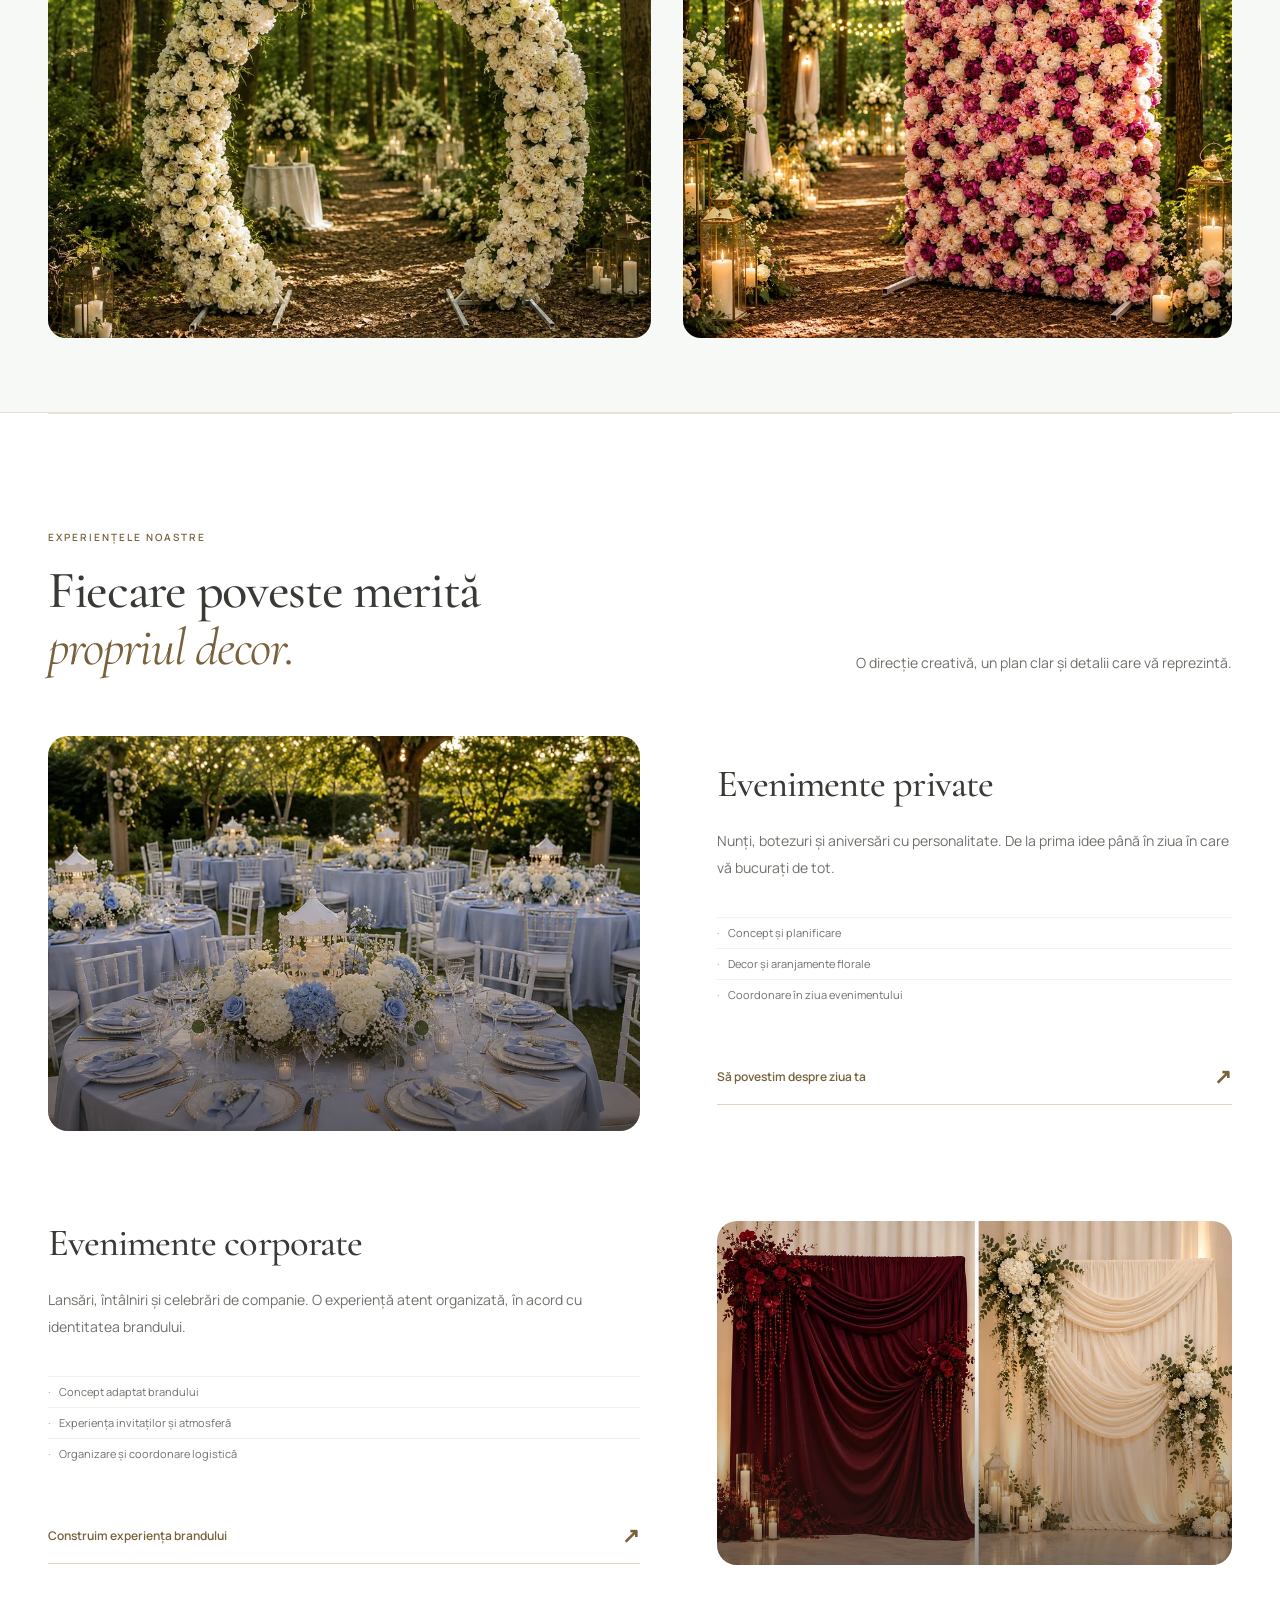
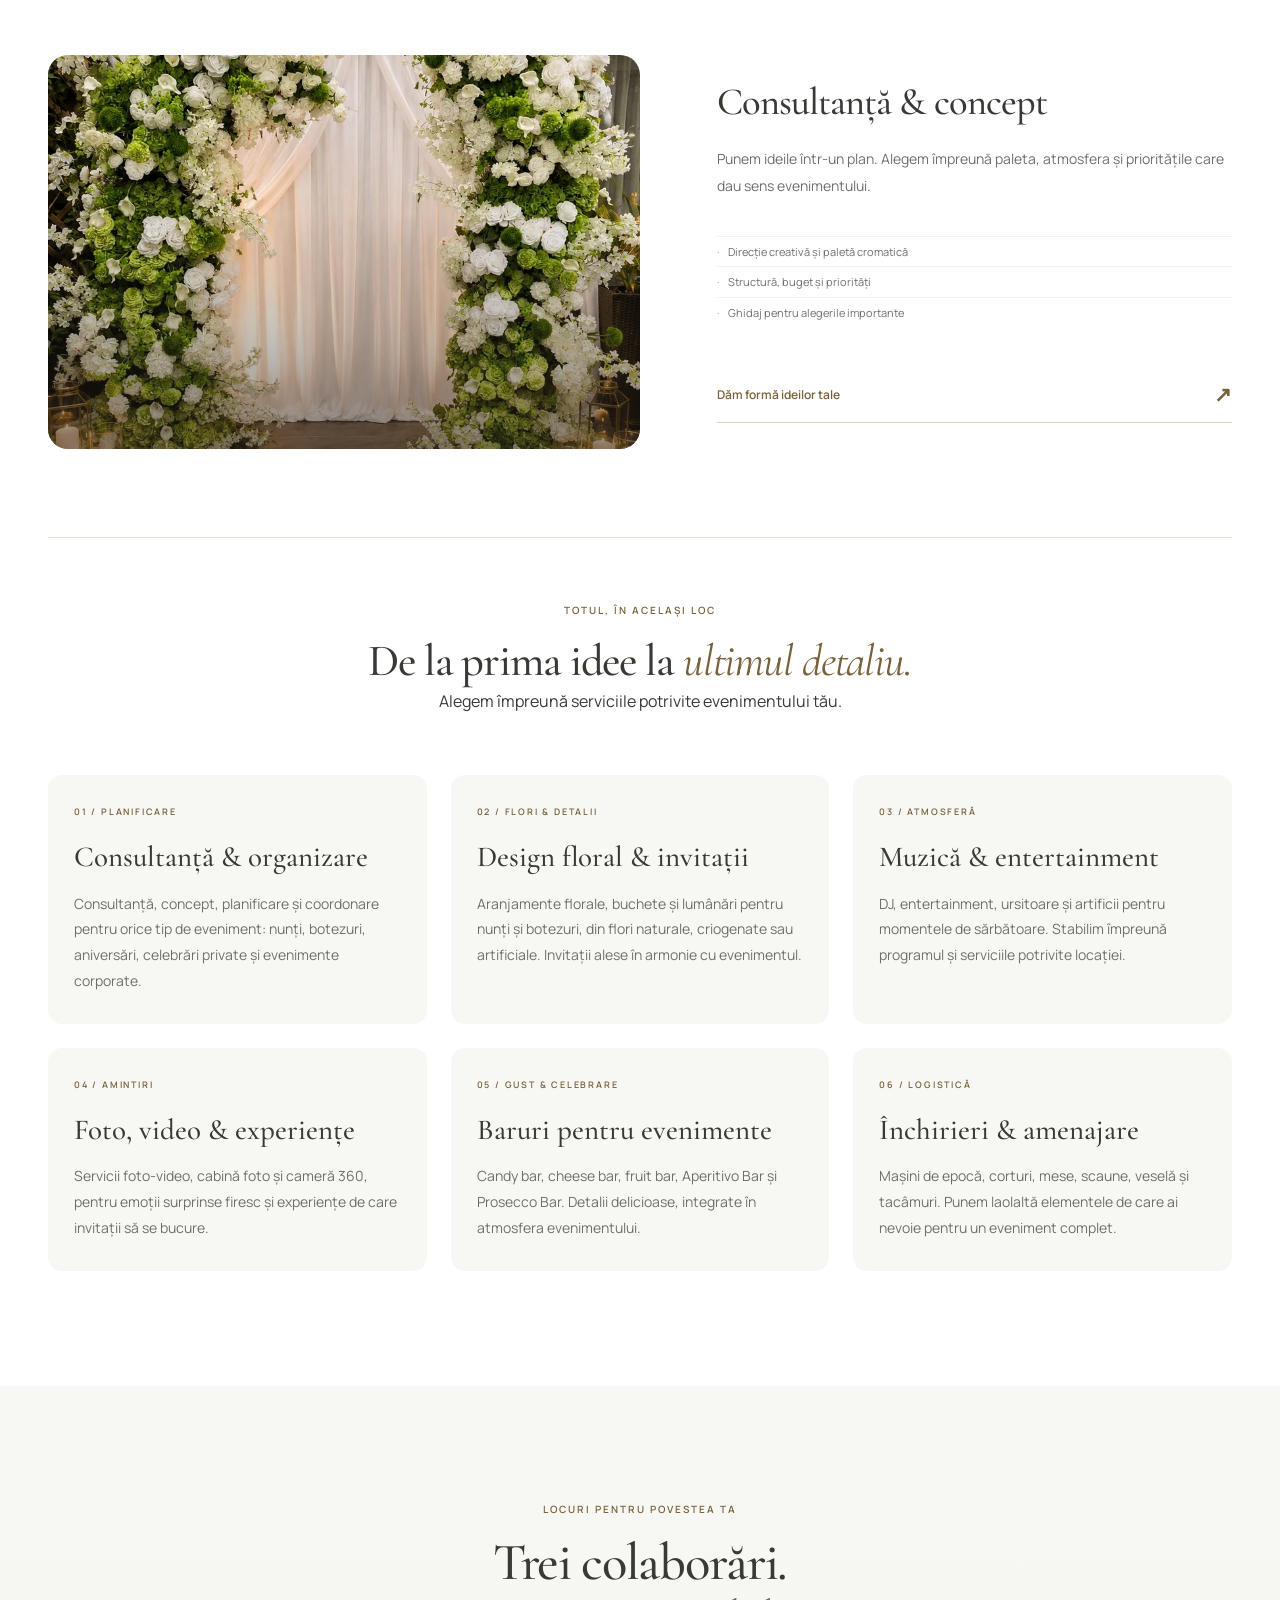
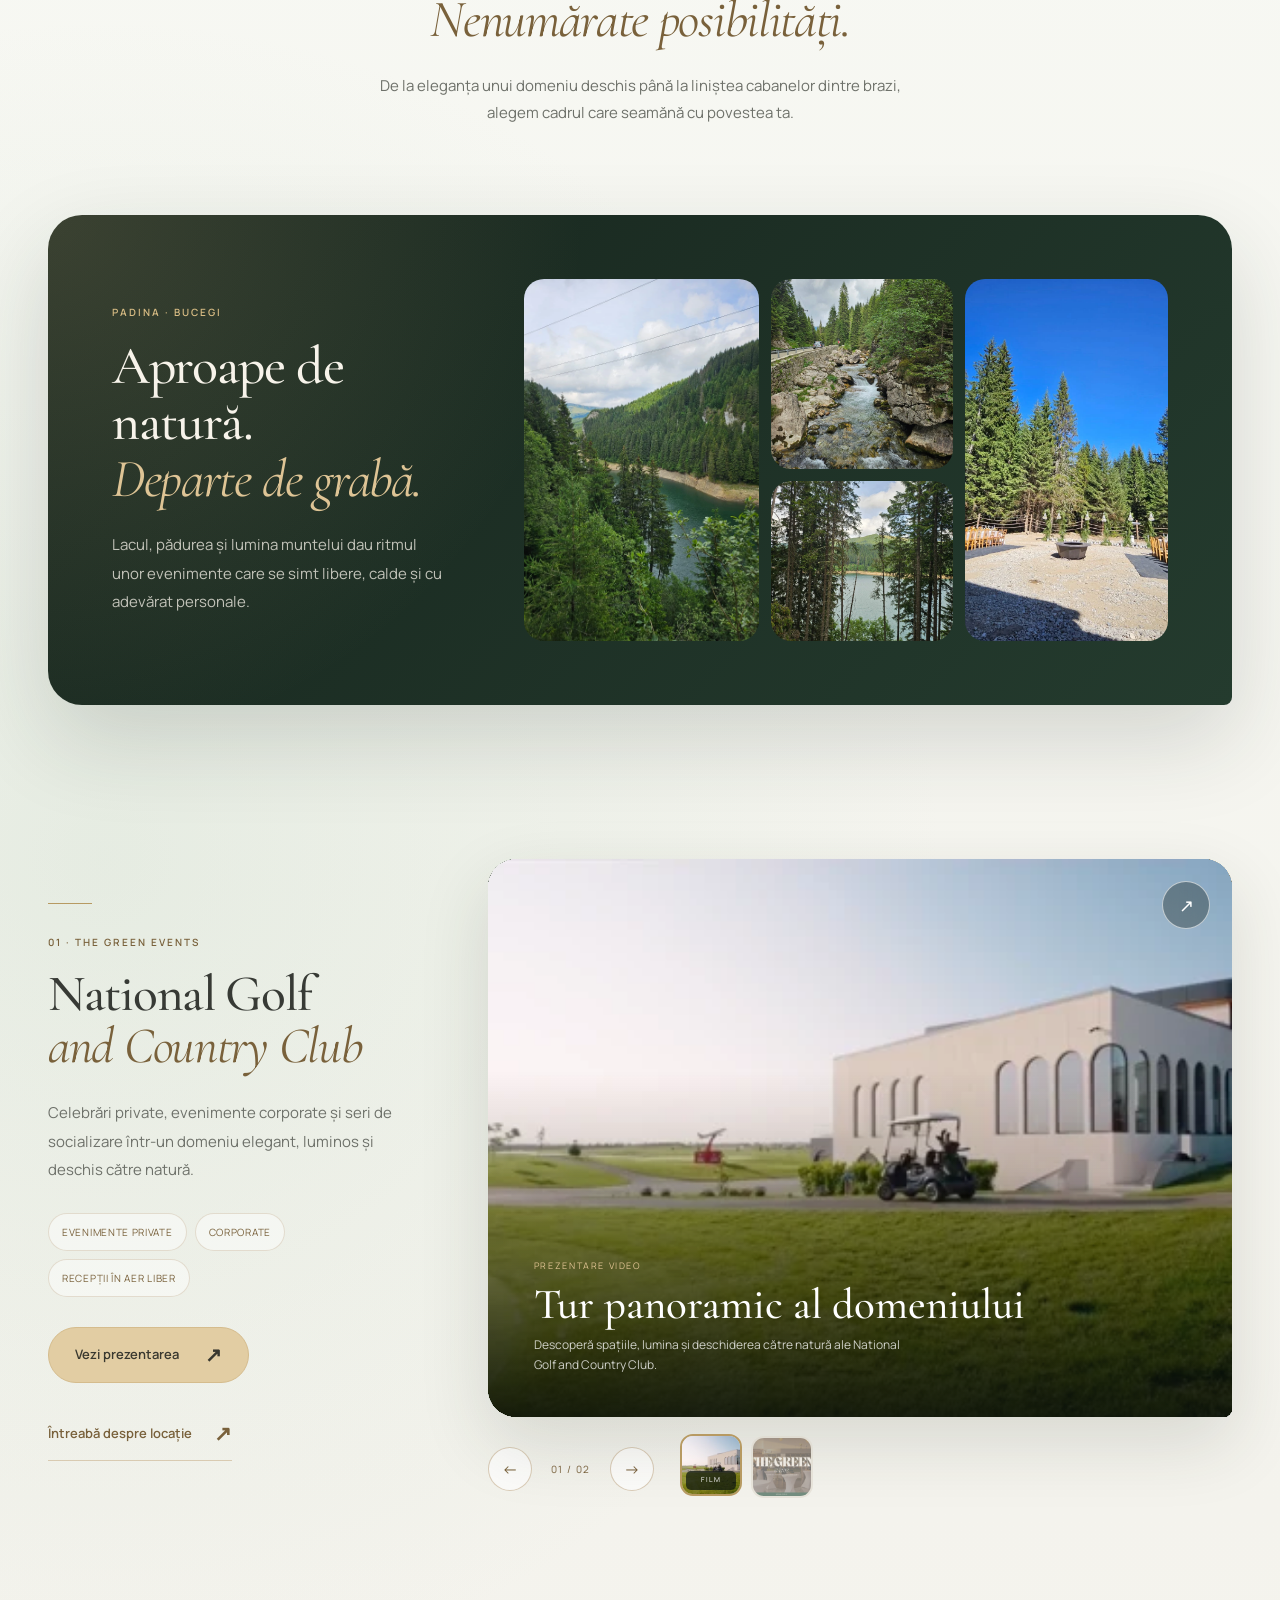
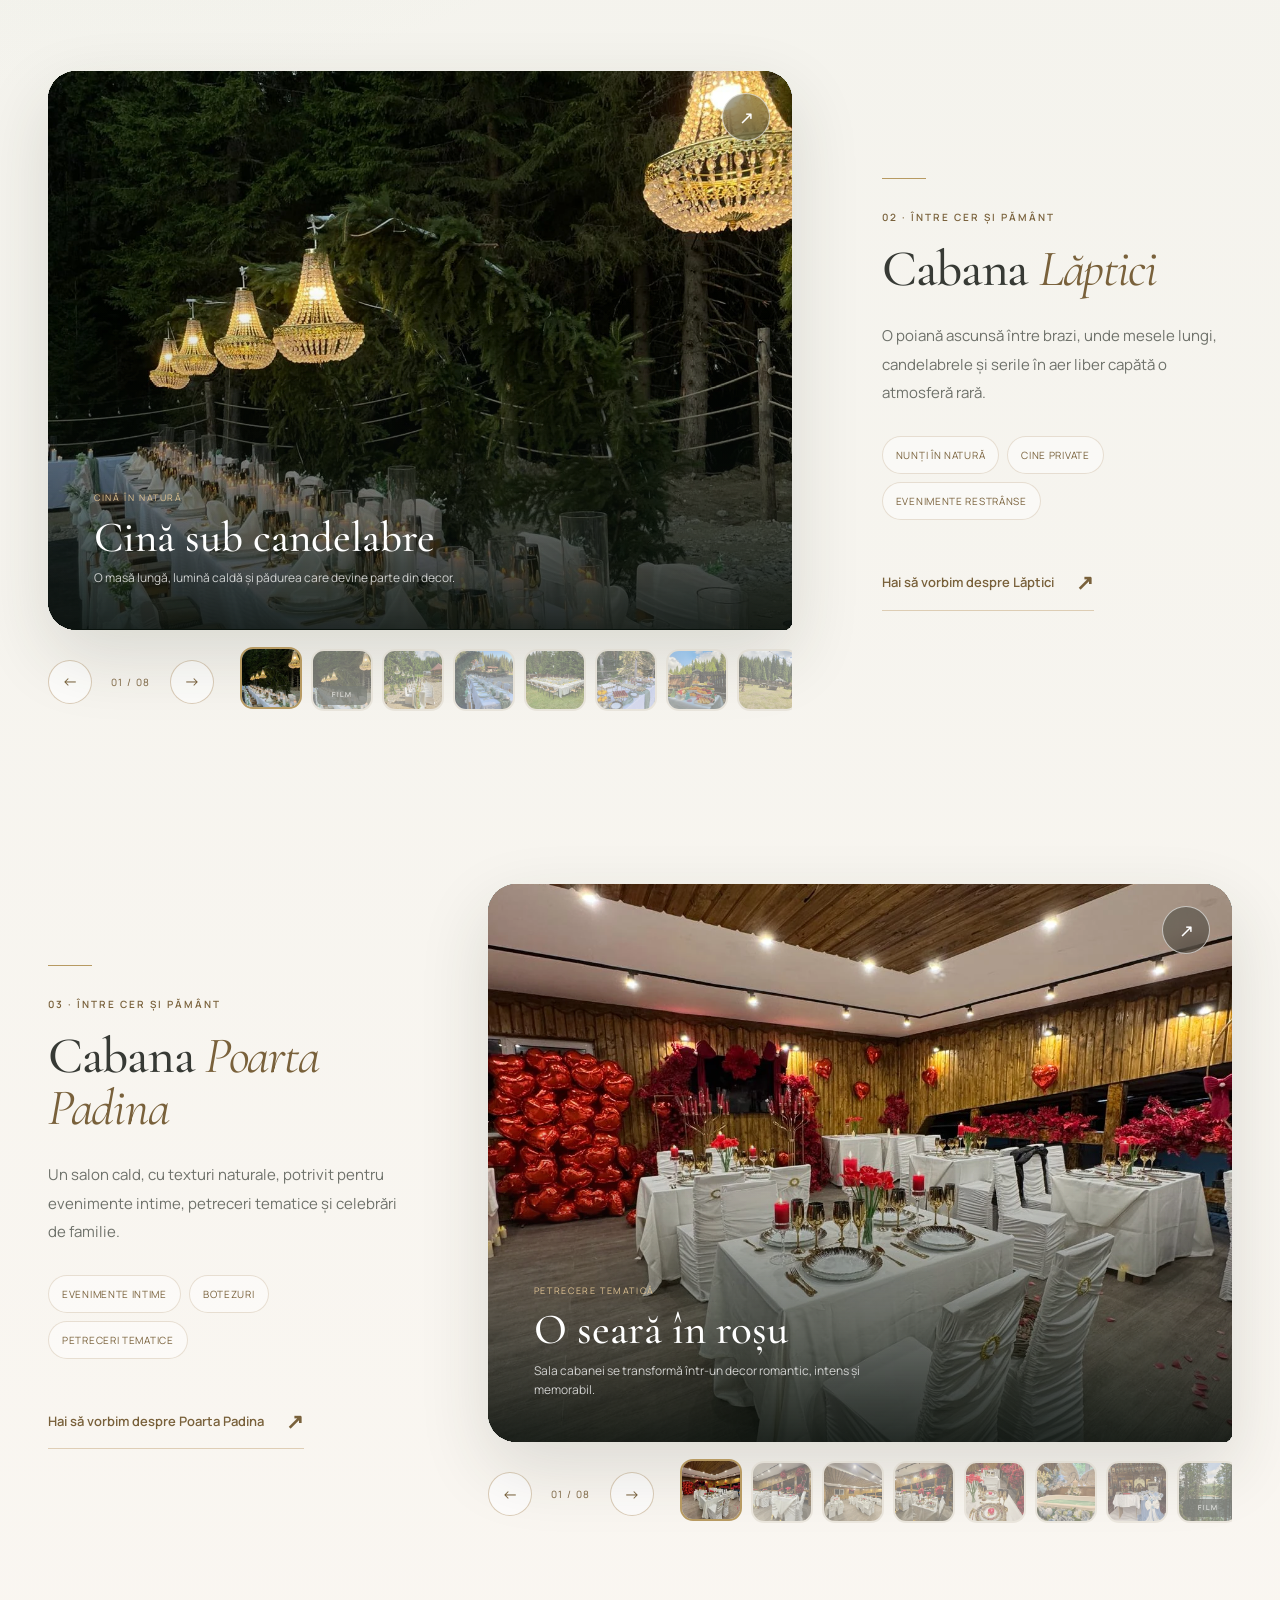
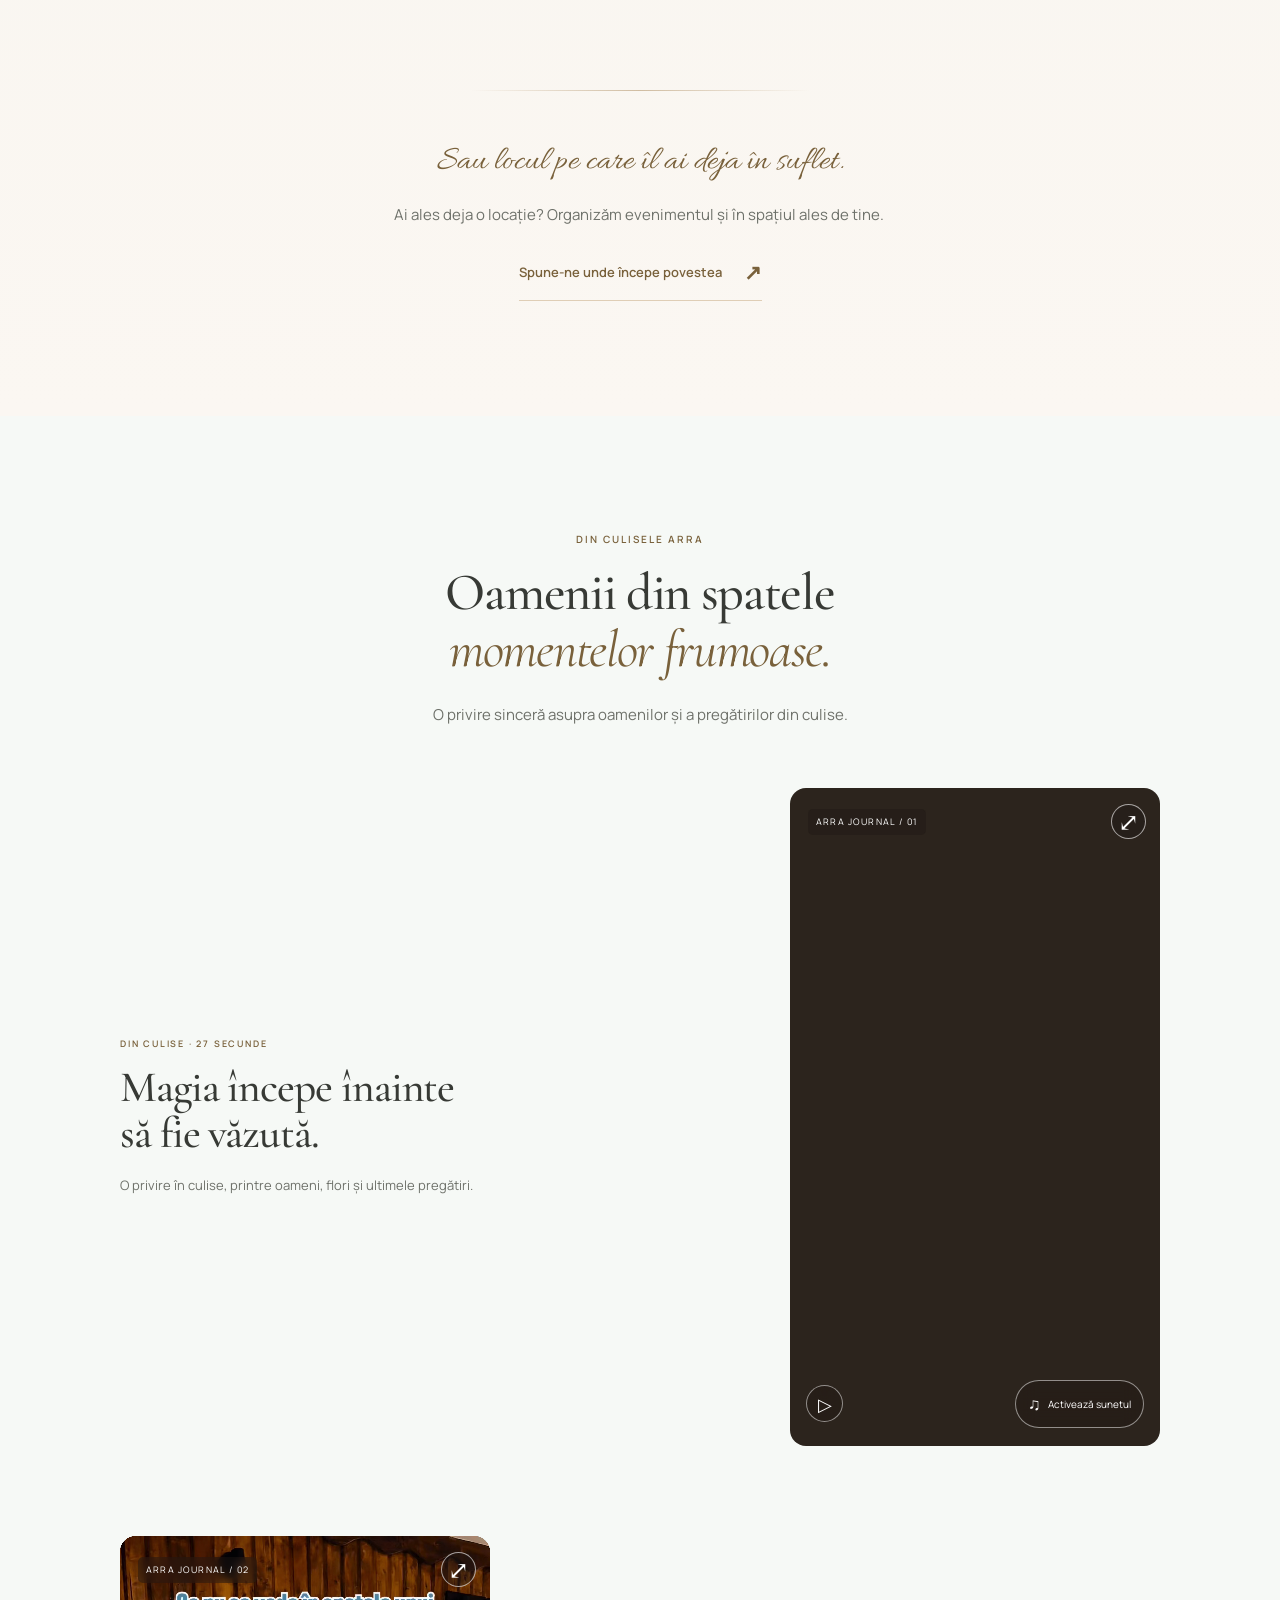
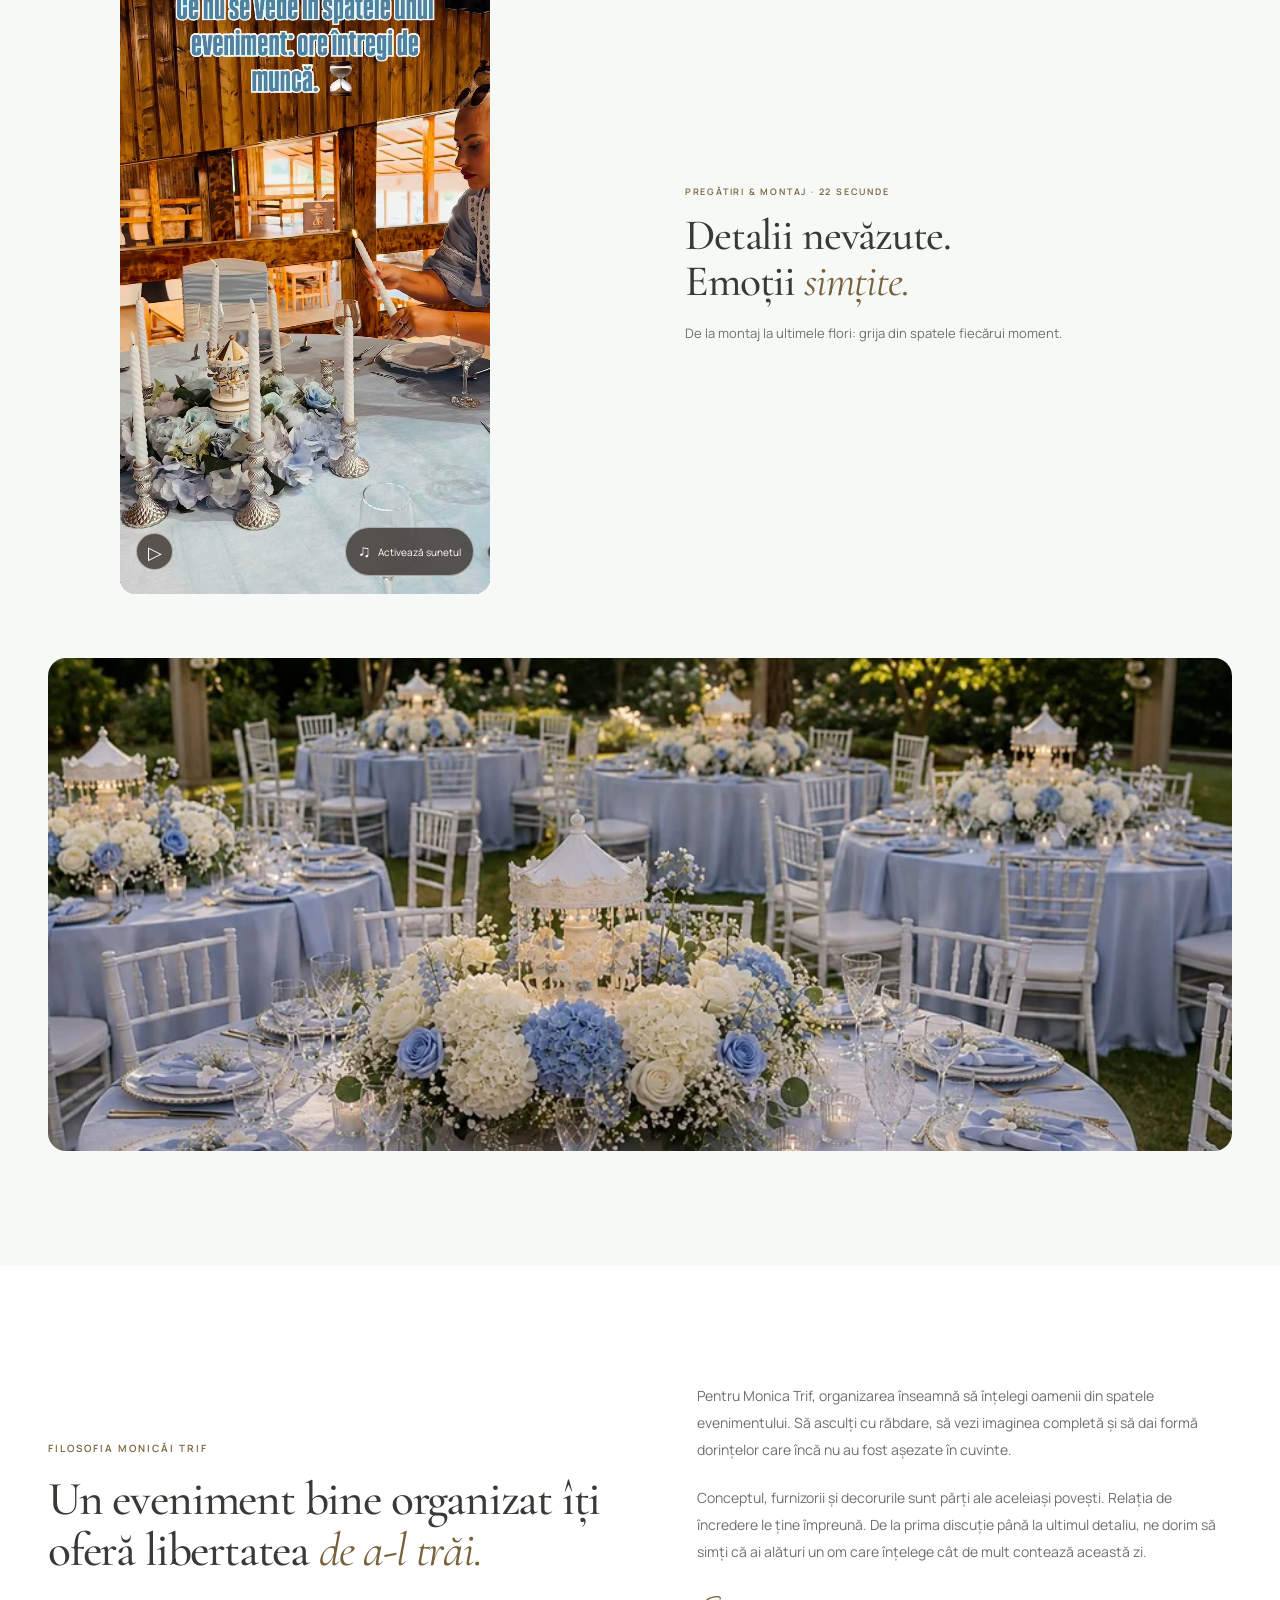
==== commit 39512745: "Refine footer with airy ivory palette and mobile layout" ====
--- a/index.html
+++ b/index.html
@@ -58,7 +58,7 @@
     <link rel="stylesheet" href="assets/css/style.css?v=20260916-pastel">
     <link rel="stylesheet" href="assets/css/whatsapp.css?v=20260916-pastel">
     <link rel="stylesheet" href="assets/css/editorial-preview.css?v=20260916-pastel">
-    <link rel="stylesheet" href="assets/css/client-refinements.css?v=20260919-venues-footer">
+    <link rel="stylesheet" href="assets/css/client-refinements.css?v=20260919-ivory-footer">
     <script src="assets/js/brand-intro.js?v=20260917-client" defer></script>
     <script src="assets/js/data.js?v=20260917-reviews-monica" defer></script>
     <script src="assets/js/location-carousels.js?v=20260919-venues" defer></script>
--- a/assets/css/client-refinements.css
+++ b/assets/css/client-refinements.css
@@ -539,16 +539,17 @@
   .mountain-mosaic img { animation: none; transition: none; }
 }
 
-/* A warmer, more intentional closing chapter. */
+/* An airy ivory closing chapter, with blush and champagne accents. */
 .site-footer {
   position: relative;
   overflow: hidden;
-  border-top: 0;
-  color: #f5efe5;
+  padding-top: 0;
+  border-top: 1px solid #eee5d8;
+  color: #41473f;
   background:
-    radial-gradient(circle at 4% 15%, rgba(190, 151, 91, .17), transparent 27%),
-    radial-gradient(circle at 88% 100%, rgba(108, 139, 112, .16), transparent 34%),
-    linear-gradient(135deg, #111a14 0%, #1b2c21 58%, #101812 100%);
+    radial-gradient(ellipse at 0% 0%, rgba(239, 219, 209, .36), transparent 45%),
+    radial-gradient(ellipse at 100% 100%, rgba(222, 232, 217, .3), transparent 45%),
+    #fffdf9;
 }
 .site-footer::before {
   content: '';
@@ -565,7 +566,7 @@
   right: -130px;
   width: 430px;
   height: 430px;
-  border: 1px solid rgba(221, 191, 138, .12);
+  border: 1px solid rgba(169, 139, 94, .14);
   border-radius: 50%;
 }
 .footer-ornament::before,
@@ -573,7 +574,7 @@
   content: '';
   position: absolute;
   inset: 40px;
-  border: 1px solid rgba(221, 191, 138, .1);
+  border: 1px solid rgba(169, 139, 94, .12);
   border-radius: inherit;
 }
 .footer-ornament::after { inset: 82px; }
@@ -584,20 +585,20 @@
   gap: clamp(28px, 5vw, 78px);
   align-items: center;
   padding-block: clamp(72px, 8vw, 112px);
-  border-bottom: 1px solid rgba(232, 213, 181, .17);
-}
-.site-footer .eyebrow { color: #d9bc88; }
+  border-bottom: 1px solid #e8dfd1;
+}
+.site-footer .eyebrow { color: #80633e; }
 .footer-invitation > .eyebrow { align-self: start; padding-top: 12px; }
 .footer-invitation h2 {
   margin: 0;
-  color: #f7f2e9;
+  color: #41473f;
   font: 500 clamp(42px, 5vw, 70px)/.98 var(--serif);
 }
-.footer-invitation h2 em { color: #d9bc88; }
+.footer-invitation h2 em { color: #8b6d41; }
 .footer-invitation > div > p {
   max-width: 56ch;
   margin-top: 26px;
-  color: rgba(244, 239, 229, .65);
+  color: #687067;
   font-size: 14px;
   line-height: 1.9;
 }
@@ -608,10 +609,11 @@
   gap: 24px;
   min-width: 275px;
   padding: 20px 22px;
-  border: 1px solid rgba(221, 191, 138, .45);
+  border: 1px solid #d9c39d;
   border-radius: 999px;
-  color: #f9f3e8;
-  background: rgba(255,255,255,.035);
+  color: #654d2d;
+  background: #f5ead6;
+  box-shadow: 0 8px 24px rgba(128, 99, 62, .05);
   font-size: 12px;
   transition: color .35s ease, background .35s ease, transform .35s var(--ease);
 }
@@ -621,14 +623,16 @@
   height: 34px;
   place-items: center;
   border-radius: 50%;
-  color: #17251d;
-  background: #d9bc88;
-}
-.footer-cta:hover { color: #17251d; background: #d9bc88; transform: translateY(-3px); }
-.footer-cta:hover span { background: #f8f1e6; }
+  flex-shrink: 0;
+  color: #70542e;
+  background: #fffdf8;
+}
+.footer-cta:hover { color: #594223; background: #ecdbba; transform: translateY(-3px); }
+.footer-cta:hover span { background: #fffdf9; }
+.site-footer a:focus-visible { outline: 2px solid #8b6d41; outline-offset: 5px; }
 .site-footer .footer-main {
   display: grid;
-  grid-template-columns: 1.18fr .6fr .95fr 1.05fr;
+  grid-template-columns: minmax(0, 1.18fr) minmax(0, .6fr) minmax(0, .95fr) minmax(0, 1.05fr);
   gap: clamp(32px, 5vw, 78px);
   align-items: start;
   padding-block: clamp(58px, 7vw, 88px);
@@ -642,7 +646,7 @@
   place-items: center;
   border-radius: 50%;
   background: #f5efe3;
-  box-shadow: 0 0 0 1px rgba(222,194,143,.25), 0 16px 48px rgba(0,0,0,.18);
+  box-shadow: 0 0 0 1px #e8d9c0, 0 12px 36px rgba(128, 99, 62, .08);
 }
 .site-footer .footer-logo img {
   width: 112px;
@@ -652,14 +656,14 @@
 }
 .site-footer .footer-statement {
   margin: 0;
-  color: #f4ede2;
+  color: #41473f;
   font: 500 clamp(25px, 2.4vw, 34px)/1.15 var(--serif);
 }
-.site-footer .footer-statement em { color: #d8bc8a; }
+.site-footer .footer-statement em { color: #8b6d41; }
 .footer-brand-block > span {
   margin-top: 18px;
-  color: rgba(244,239,229,.46);
-  font-size: 9px;
+  color: #727568;
+  font-size: 10px;
   letter-spacing: .16em;
   text-transform: uppercase;
 }
@@ -667,13 +671,15 @@
 .footer-contact-group > .eyebrow,
 .footer-social > .eyebrow {
   margin: 6px 0 24px;
-  font-size: 9px;
+  font-size: 10px;
   letter-spacing: .19em;
   text-align: left;
 }
 .site-footer .footer-links-group nav {
   display: grid;
   grid-template-columns: 1fr;
+  grid-column: auto;
+  grid-row: auto;
   gap: 0;
   margin: 0;
   font-size: 12px;
@@ -683,68 +689,68 @@
   align-items: center;
   justify-content: space-between;
   min-height: 43px;
-  border-bottom: 1px solid rgba(232,213,181,.11);
-  color: rgba(248,243,234,.72);
-}
-.site-footer .footer-links-group nav a span { color: #c9a66b; opacity: 0; transform: translateX(-6px); transition: opacity .25s ease, transform .25s ease; }
-.site-footer .footer-links-group nav a:hover { color: #fff; }
+  border-bottom: 1px solid #eae3d8;
+  color: #5e655a;
+}
+.site-footer .footer-links-group nav a span { color: #8b6d41; opacity: 0; transform: translateX(-6px); transition: opacity .25s ease, transform .25s ease; }
+.site-footer .footer-links-group nav a:hover { color: #80633e; }
 .site-footer .footer-links-group nav a:hover span { opacity: 1; transform: none; }
 .footer-contact-group { display: grid; }
 .footer-contact-group > a {
   display: grid;
   gap: 5px;
   padding: 14px 0;
-  border-bottom: 1px solid rgba(232,213,181,.11);
-}
-.footer-contact-group a > span { color: rgba(244,239,229,.4); font-size: 9px; letter-spacing: .12em; text-transform: uppercase; }
-.footer-contact-group a > strong { color: rgba(248,243,234,.78); font-size: 12px; font-weight: 400; line-height: 1.55; overflow-wrap: anywhere; }
-.footer-contact-group a:hover strong { color: #dfc18c; }
+  border-bottom: 1px solid #eae3d8;
+}
+.footer-contact-group a > span { color: #737468; font-size: 10px; letter-spacing: .12em; text-transform: uppercase; }
+.footer-contact-group a > strong { color: #51594e; font-size: 12px; font-weight: 400; line-height: 1.55; overflow-wrap: anywhere; }
+.footer-contact-group a:hover strong { color: #80633e; }
 .site-footer .social-links { display: grid; grid-template-columns: repeat(3, minmax(0,1fr)); gap: 8px; }
 .site-footer .social-links a {
   min-width: 0;
   min-height: 104px;
-  border: 1px solid rgba(232,213,181,.14);
+  border: 1px solid #e8dfd1;
   border-radius: 18px;
-  color: rgba(248,243,234,.68);
-  background: rgba(255,255,255,.03);
-  font-size: 9px;
+  color: #6f5736;
+  background: rgba(255,255,255,.75);
+  font-size: 10px;
 }
 .site-footer .social-links svg {
   width: 47px;
   height: 47px;
   padding: 13px;
-  color: #ddc08b;
-  background: rgba(222,193,140,.1);
+  color: #8b6d41;
+  background: #f3eadb;
   box-shadow: none;
 }
-.site-footer .social-links a:hover { color: #fff; background: rgba(221,191,138,.1); }
-.site-footer .social-links a:hover svg { background: rgba(221,191,138,.18); box-shadow: none; }
+.site-footer .social-links a:hover { color: #654d2d; background: #faf2e7; }
+.site-footer .social-links a:hover svg { background: #ebdbbe; box-shadow: none; }
 .site-footer .footer-bottom {
   display: grid;
   grid-template-columns: 1.2fr auto auto 1fr;
   gap: 28px;
   align-items: center;
   padding-block: 24px 30px;
-  border-top: 1px solid rgba(232,213,181,.14);
+  border-top: 1px solid #e8dfd1;
 }
 .site-footer .footer-bottom > p,
 .site-footer .footer-bottom > a,
-.footer-legal { color: rgba(244,239,229,.4); font-size: 9px; }
+.footer-legal { color: #6d7367; font-size: 10px; }
 .footer-legal { display: flex; gap: 10px; white-space: nowrap; }
-.footer-legal a:hover { color: #dfc18c; }
-.site-footer .footer-bottom .design-credit { color: rgba(244,239,229,.45); }
-.site-footer .footer-bottom .design-credit strong { color: rgba(248,243,234,.72); }
+.footer-legal a:hover { color: #80633e; }
+.site-footer .footer-bottom .design-credit { color: #6d7367; }
+.site-footer .footer-bottom .design-credit strong { color: #51594e; }
 .site-footer .footer-bottom .design-credit img { filter: grayscale(.25); }
-.site-footer .footer-bottom .signature { justify-self: end; color: #d8bc88; font-size: 28px; }
+.site-footer .footer-bottom .signature { justify-self: end; color: #8b6d41; font-size: 28px; }
 
 @media (max-width: 1050px) {
   .footer-invitation { grid-template-columns: .55fr 1.45fr; }
   .footer-cta { grid-column: 2; justify-self: start; }
-  .site-footer .footer-main { grid-template-columns: 1.1fr .7fr 1fr; }
-  .footer-brand-block,
-  .footer-links-group { grid-row: 1 / 3; }
-  .footer-social { grid-column: 3; grid-row: 1; }
-  .footer-contact-group { grid-column: 3; grid-row: 2; margin-top: 0; }
+  .site-footer .footer-main { grid-template-columns: repeat(2, minmax(0, 1fr)); gap: 48px 64px; }
+  .footer-brand-block { grid-column: 1; grid-row: 1; }
+  .footer-links-group { grid-column: 2; grid-row: 1; }
+  .footer-contact-group { grid-column: 1; grid-row: 2; margin-top: 0; }
+  .footer-social { grid-column: 2; grid-row: 2; }
   .site-footer .footer-bottom { grid-template-columns: 1fr auto auto; }
   .site-footer .footer-bottom .signature { grid-column: 1 / -1; justify-self: center; }
 }
@@ -758,16 +764,16 @@
     text-align: center;
   }
   .footer-invitation > .eyebrow { justify-self: center; padding: 0; }
-  .footer-invitation h2 { font-size: 43px; }
-  .footer-invitation > div > p { margin-inline: auto; font-size: 13px; }
+  .footer-invitation h2 { font-size: clamp(38px, 10vw, 48px); line-height: 1.04; }
+  .footer-invitation > div > p { margin: 22px auto 0; max-width: 34ch; font-size: 14px; }
   .footer-cta { grid-column: auto; justify-self: center; width: min(100%, 330px); min-width: 0; }
   .site-footer .footer-main {
-    grid-template-columns: 1fr;
+    grid-template-columns: minmax(0, 1fr);
     justify-items: stretch;
     gap: 42px;
     padding-block: 54px;
   }
-  .footer-brand-block { justify-items: center; text-align: center; }
+  .footer-brand-block { grid-column: auto; grid-row: auto; justify-items: center; text-align: center; }
   .site-footer .footer-statement { font-size: 30px; text-align: center; }
   .footer-links-group,
   .footer-contact-group,
@@ -775,10 +781,12 @@
   .footer-links-group > .eyebrow,
   .footer-contact-group > .eyebrow,
   .footer-social > .eyebrow { text-align: center; }
-  .site-footer .footer-links-group nav { grid-template-columns: 1fr 1fr; column-gap: 20px; }
-  .site-footer .footer-links-group nav a { justify-content: center; }
+  .site-footer .footer-links-group nav { grid-template-columns: 1fr 1fr; column-gap: 20px; font-size: 14px; }
+  .site-footer .footer-links-group nav a { justify-content: center; min-height: 48px; }
+  .site-footer .footer-links-group nav a:last-child:nth-child(odd) { grid-column: 1 / -1; }
   .site-footer .footer-links-group nav a span { display: none; }
   .footer-contact-group > a { text-align: center; }
+  .footer-contact-group a > strong { font-size: 14px; }
   .site-footer .social-links { max-width: 360px; margin-inline: auto; }
   .site-footer .footer-bottom {
     grid-template-columns: 1fr;
@@ -788,6 +796,9 @@
     text-align: center;
   }
   .site-footer .footer-bottom .signature { grid-column: auto; grid-row: auto; justify-self: center; order: -1; }
-  .site-footer .footer-bottom .design-credit { justify-self: center; }
+  .site-footer .footer-bottom .design-credit { grid-row: auto; justify-self: center; }
+  .site-footer .footer-bottom > p,
+  .site-footer .footer-bottom > a,
+  .footer-legal { font-size: 11px; }
   .footer-legal { white-space: normal; }
 }
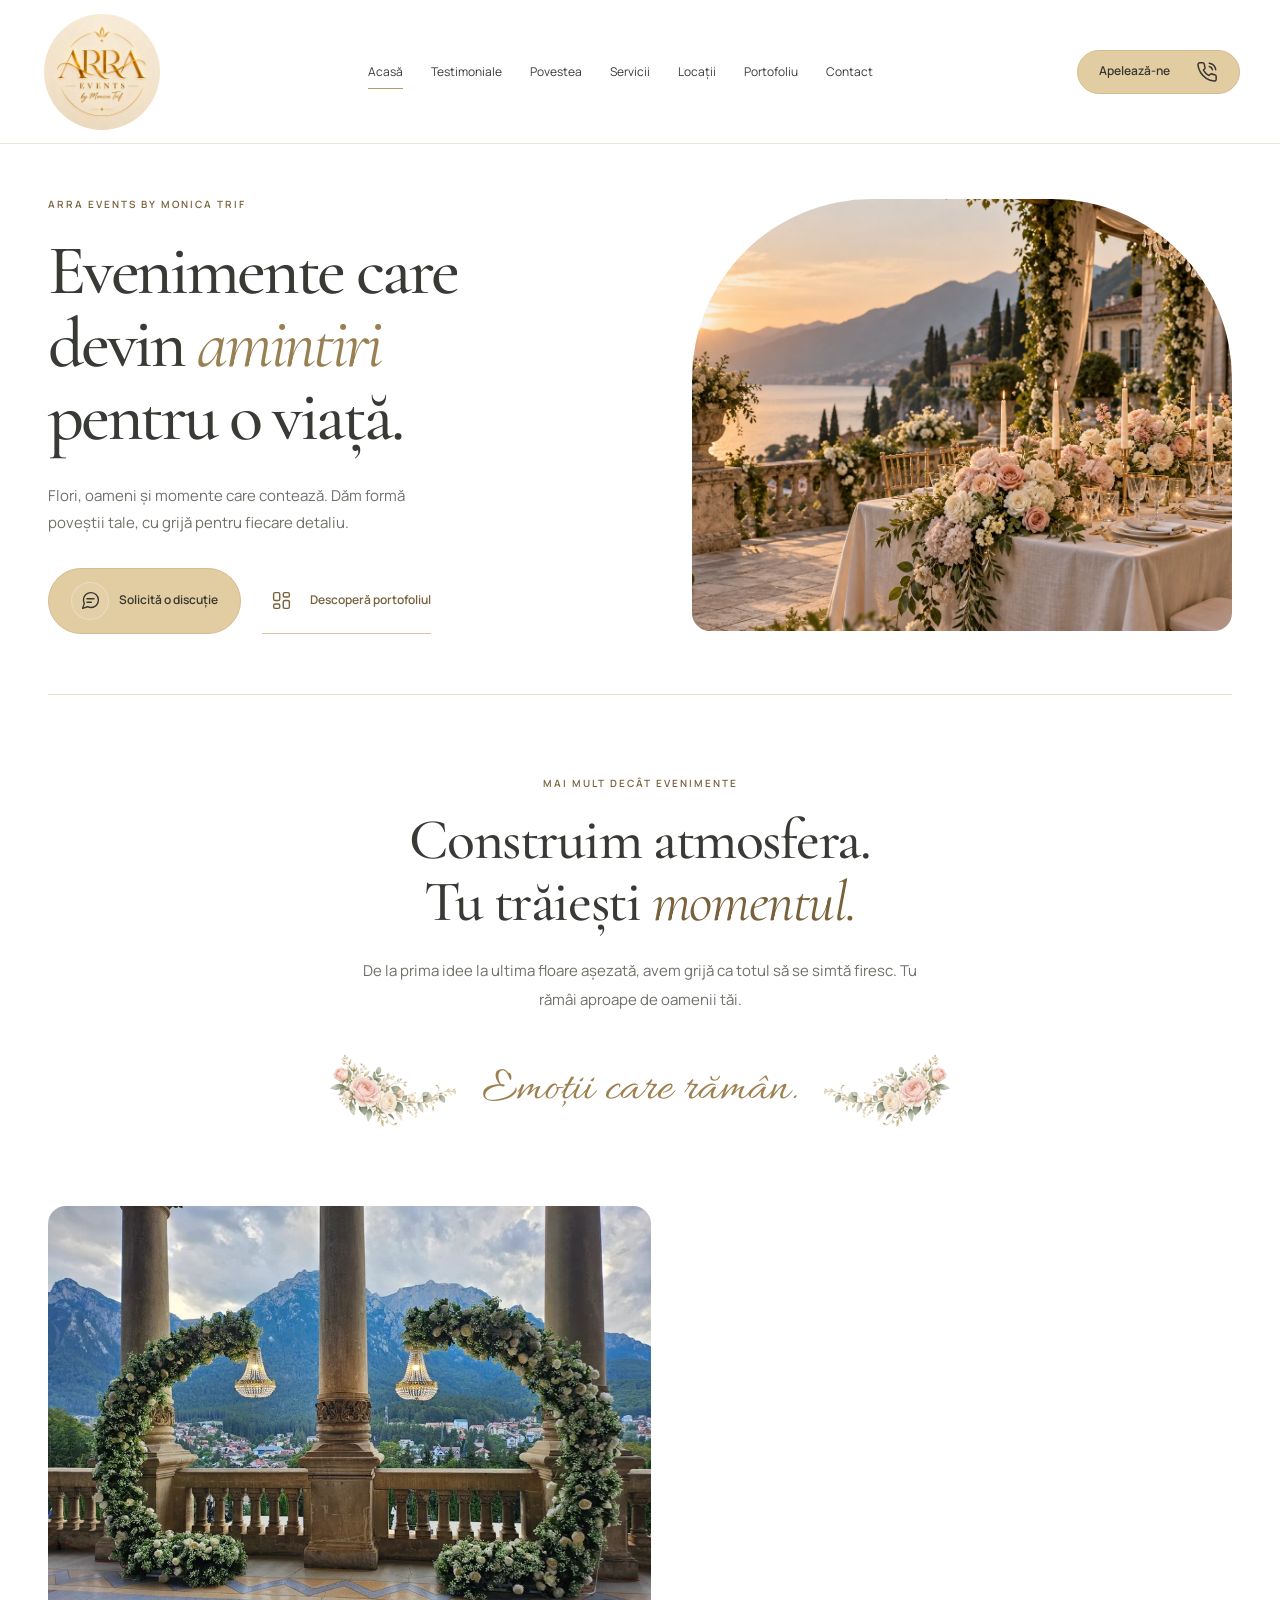
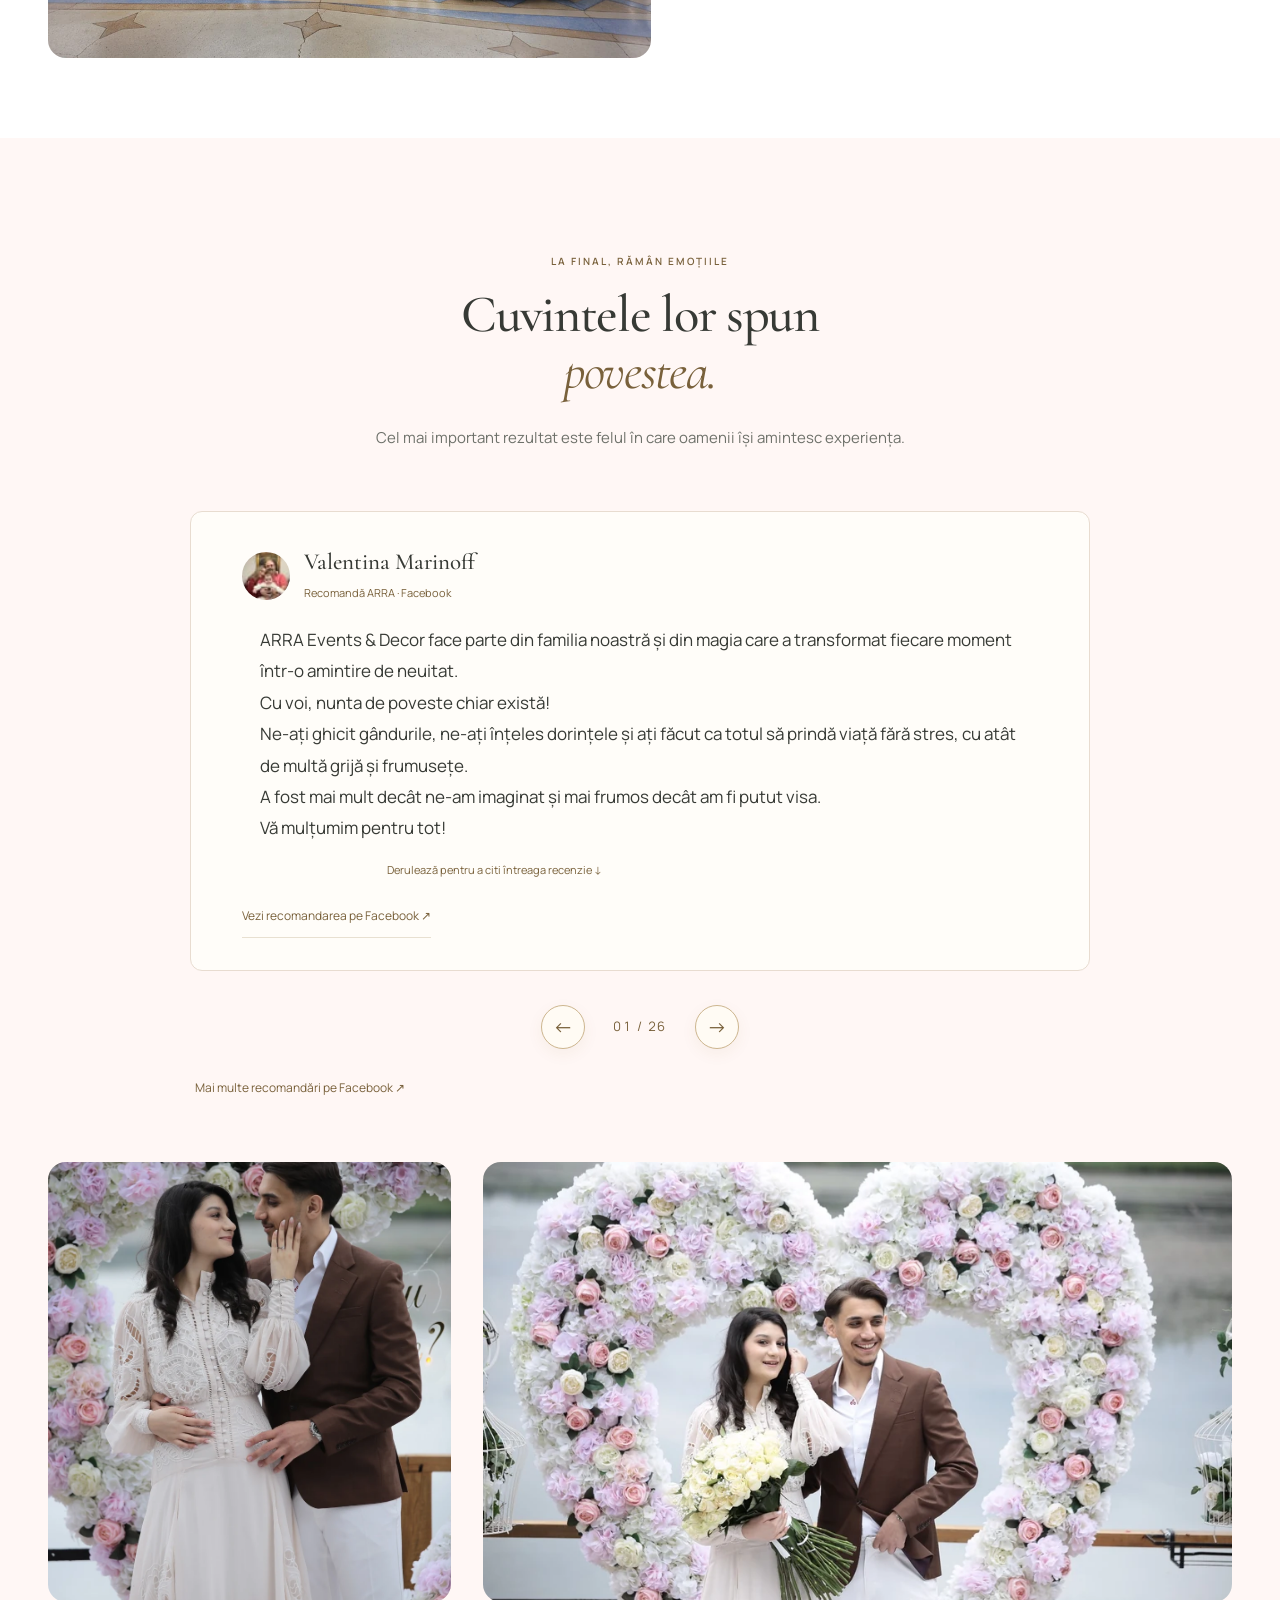
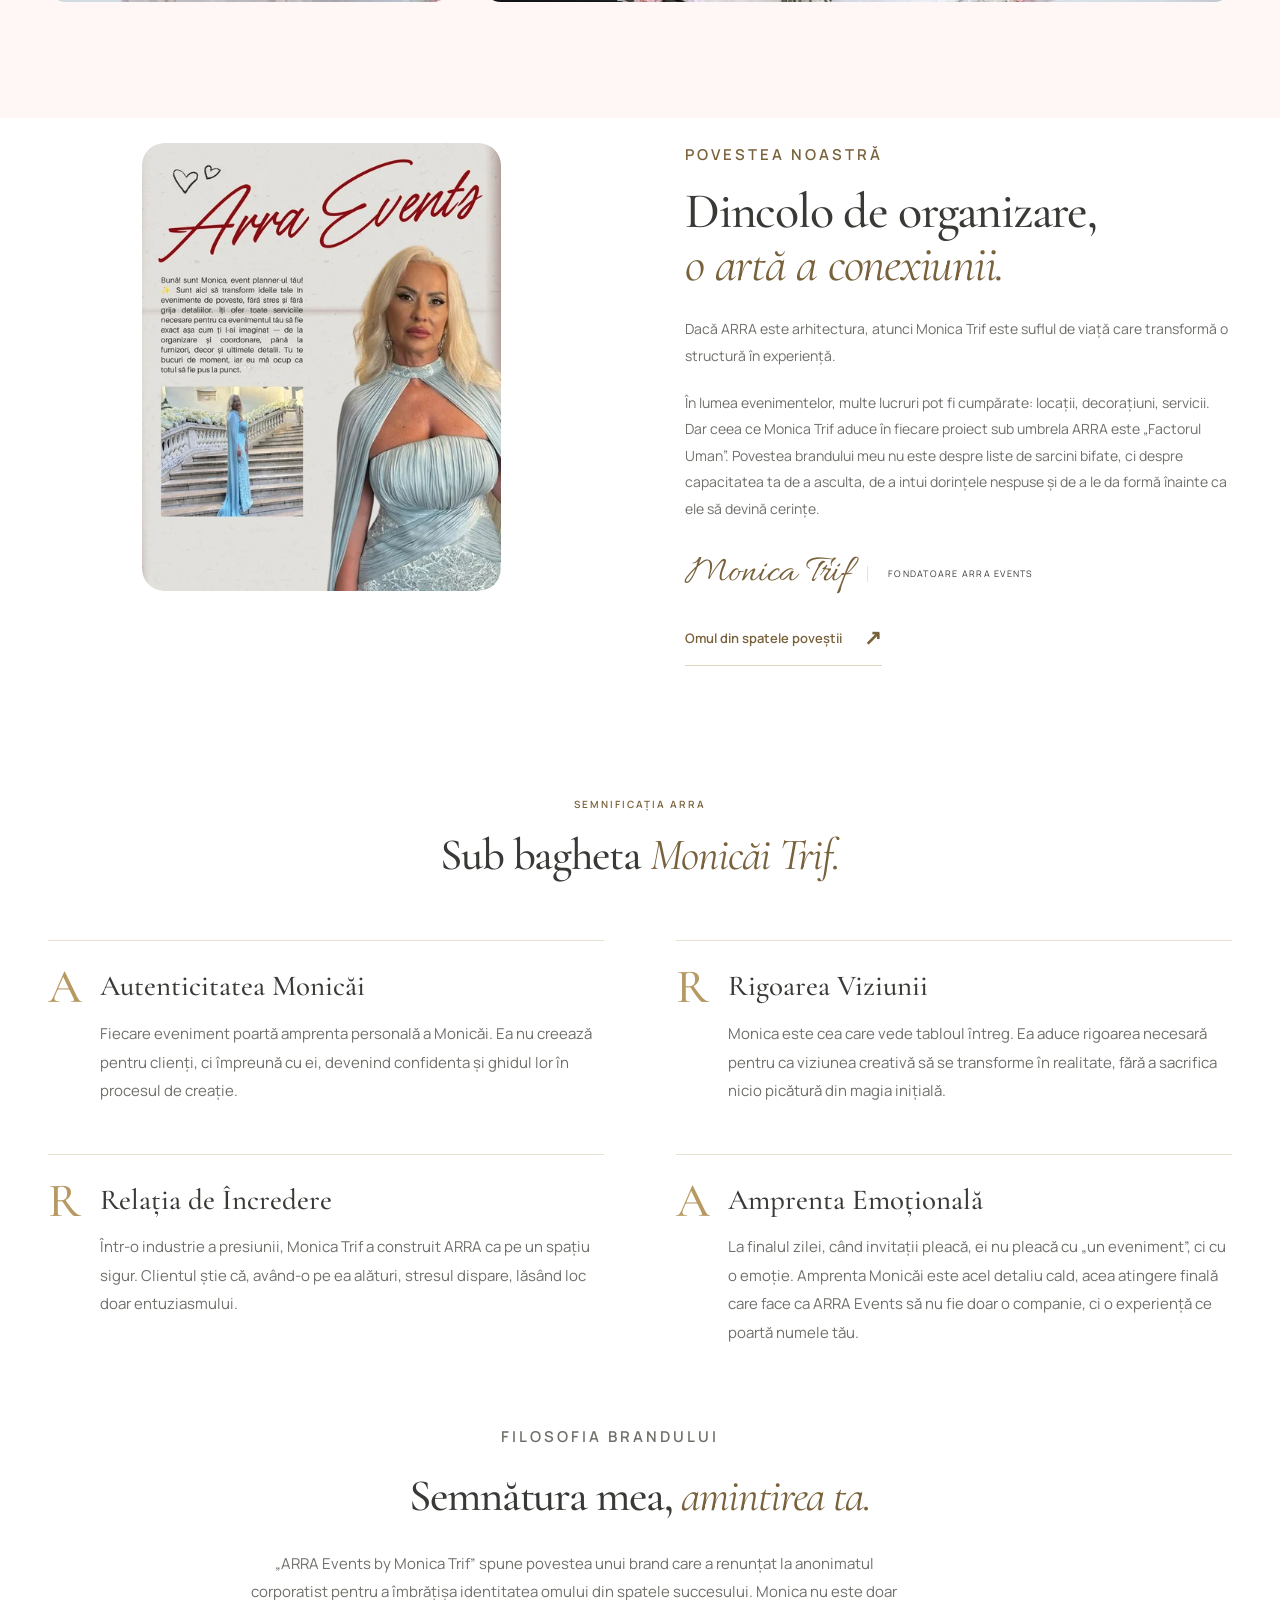
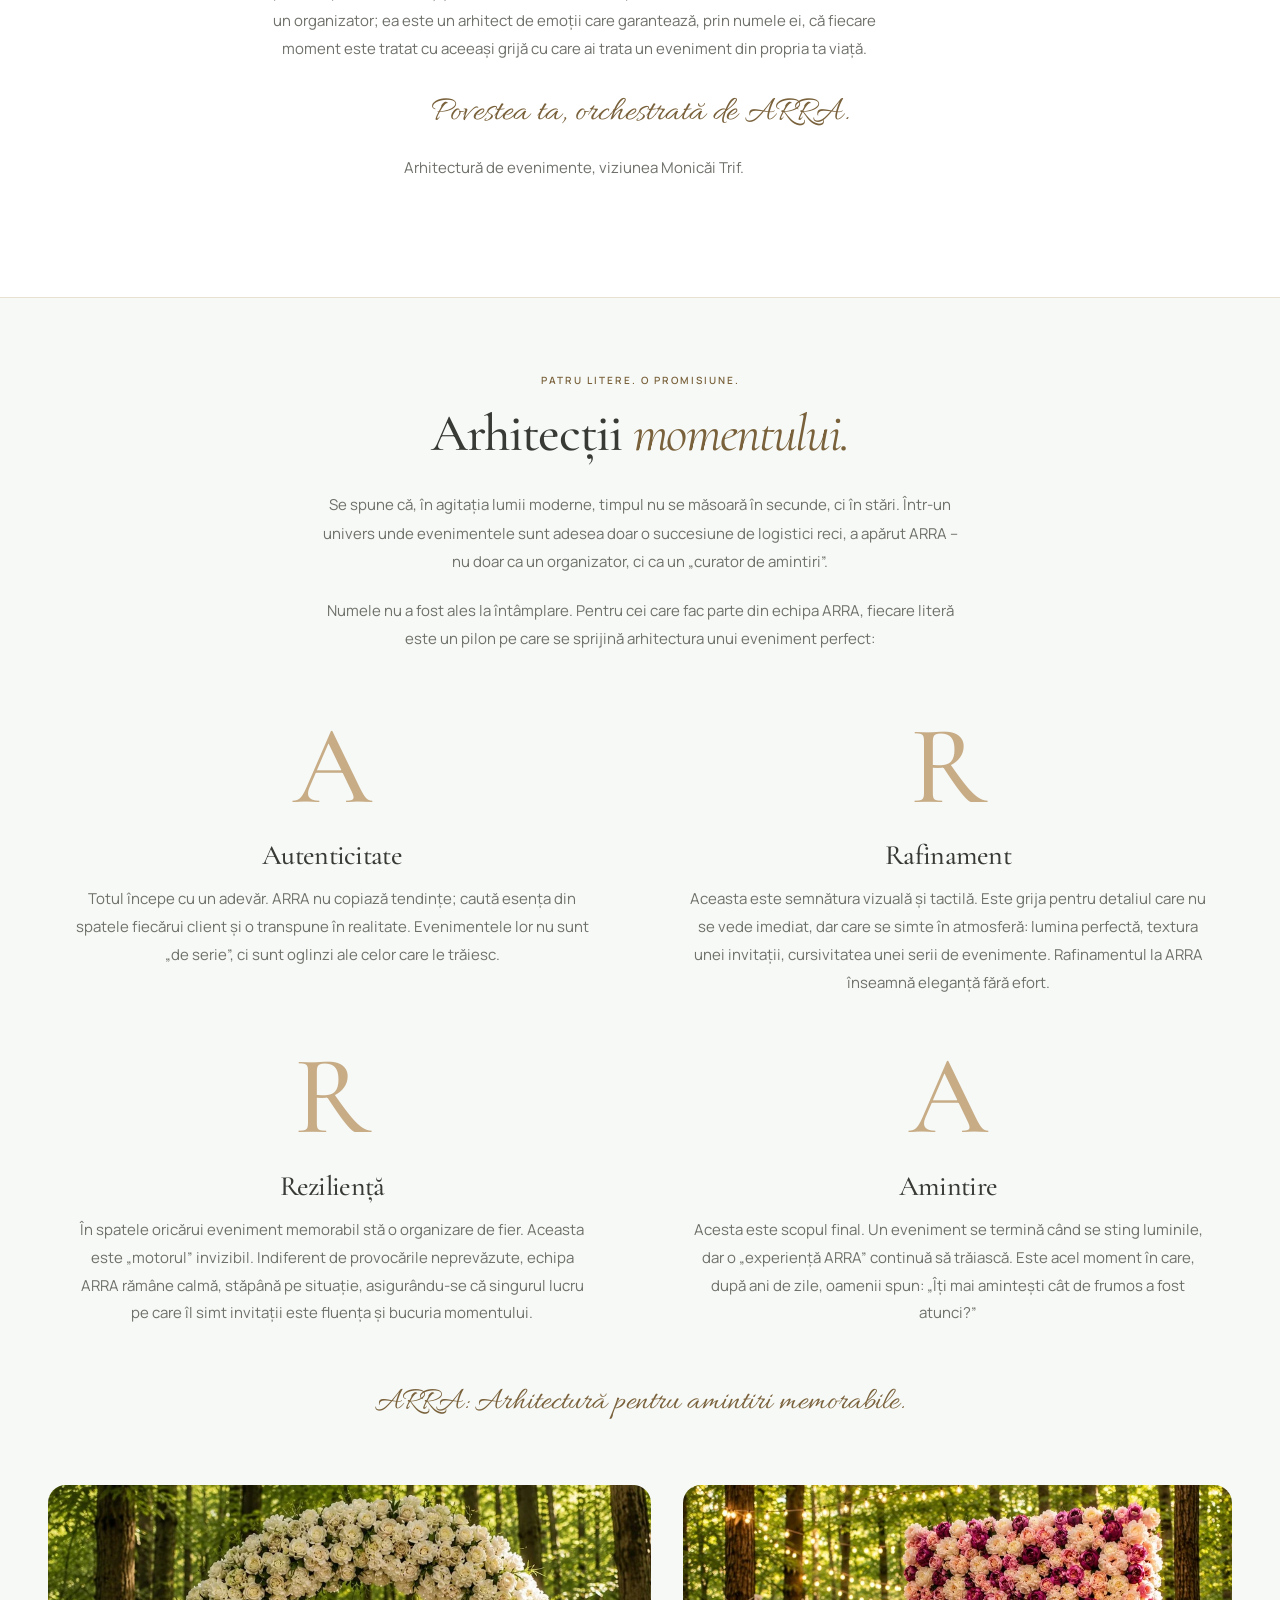
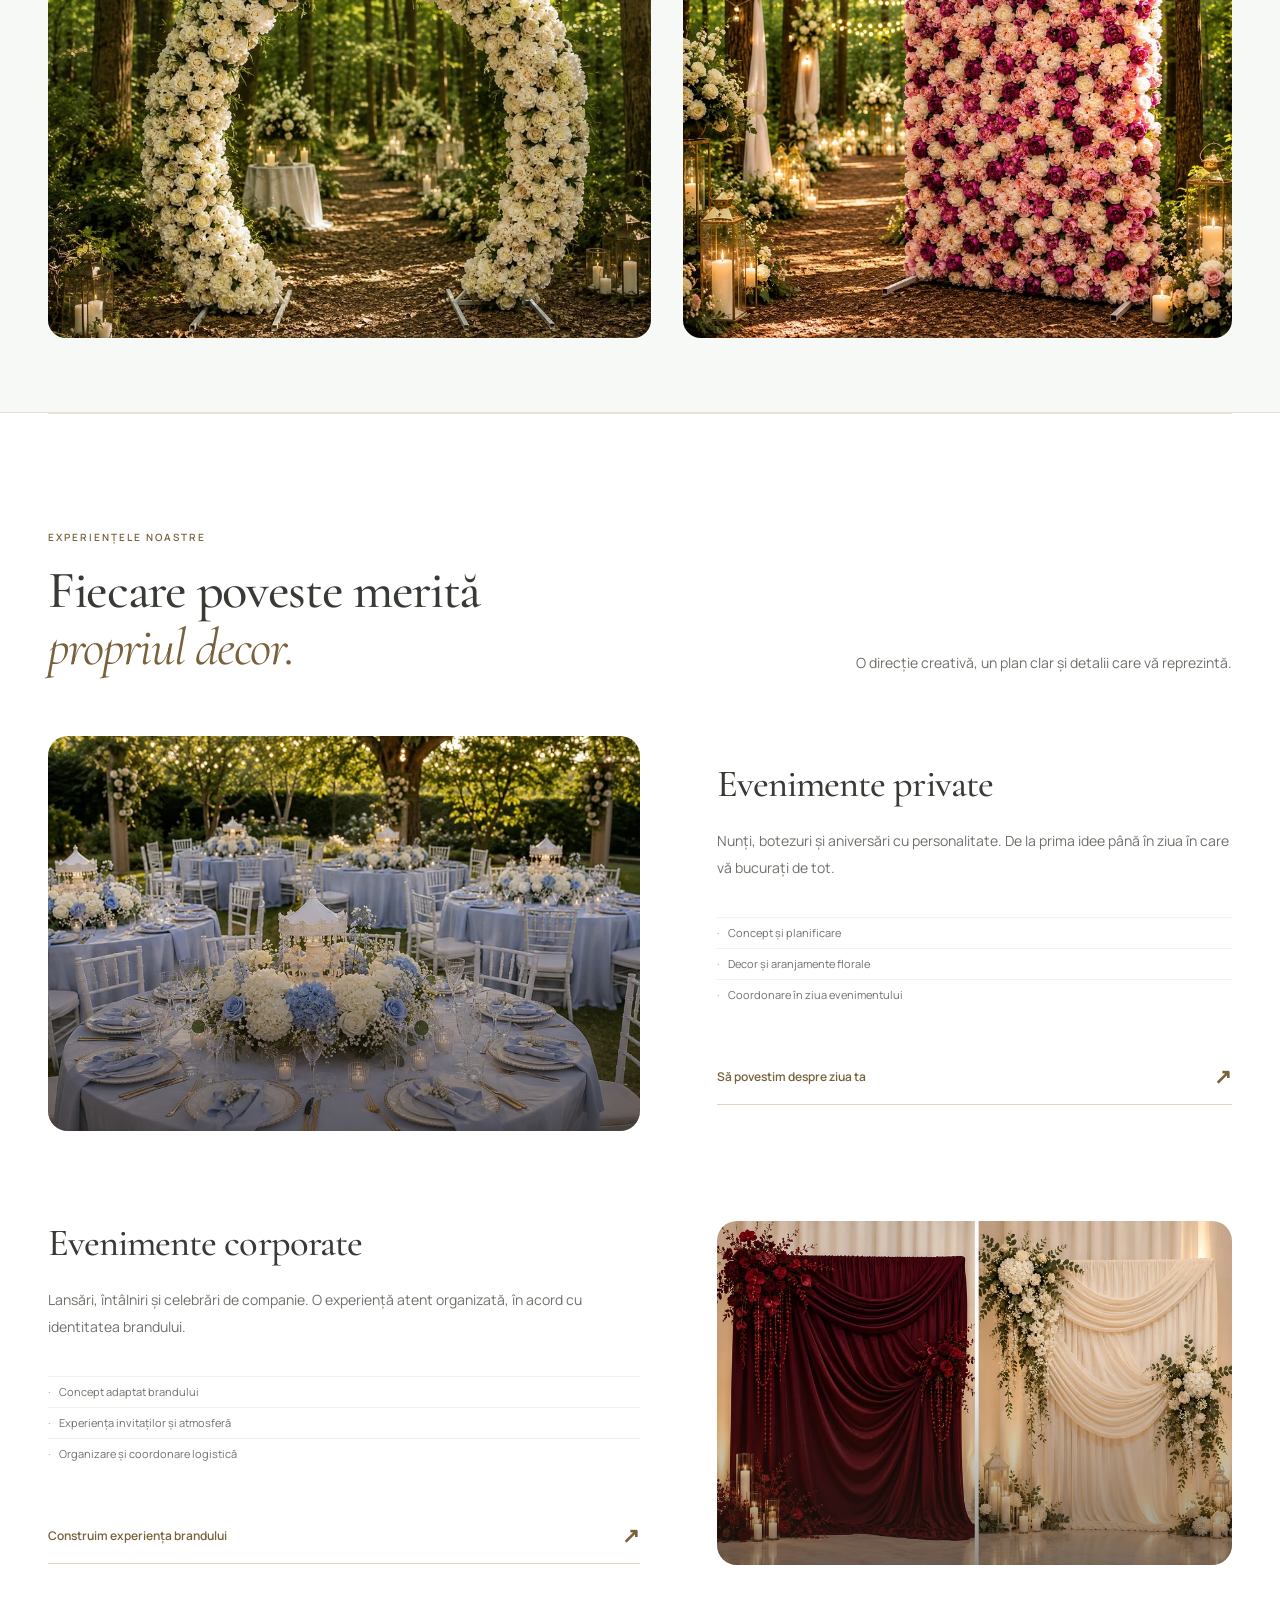
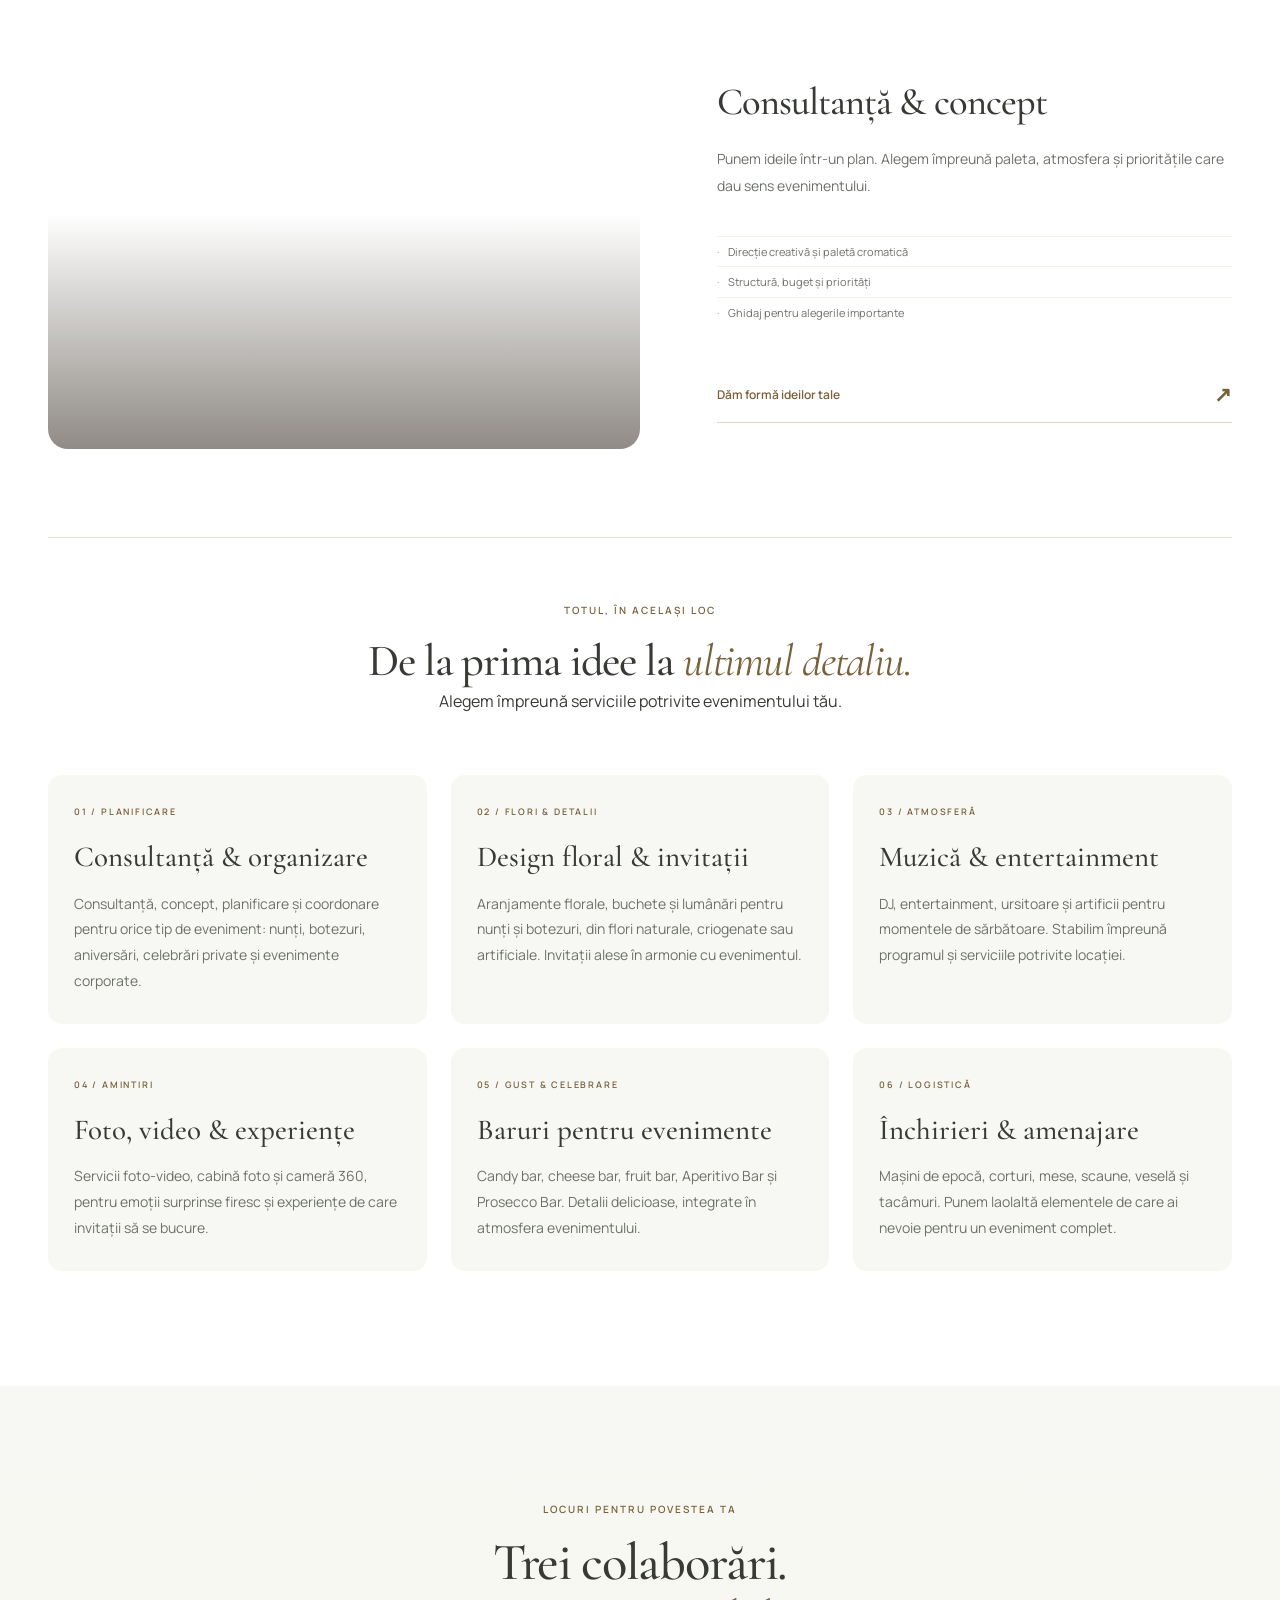
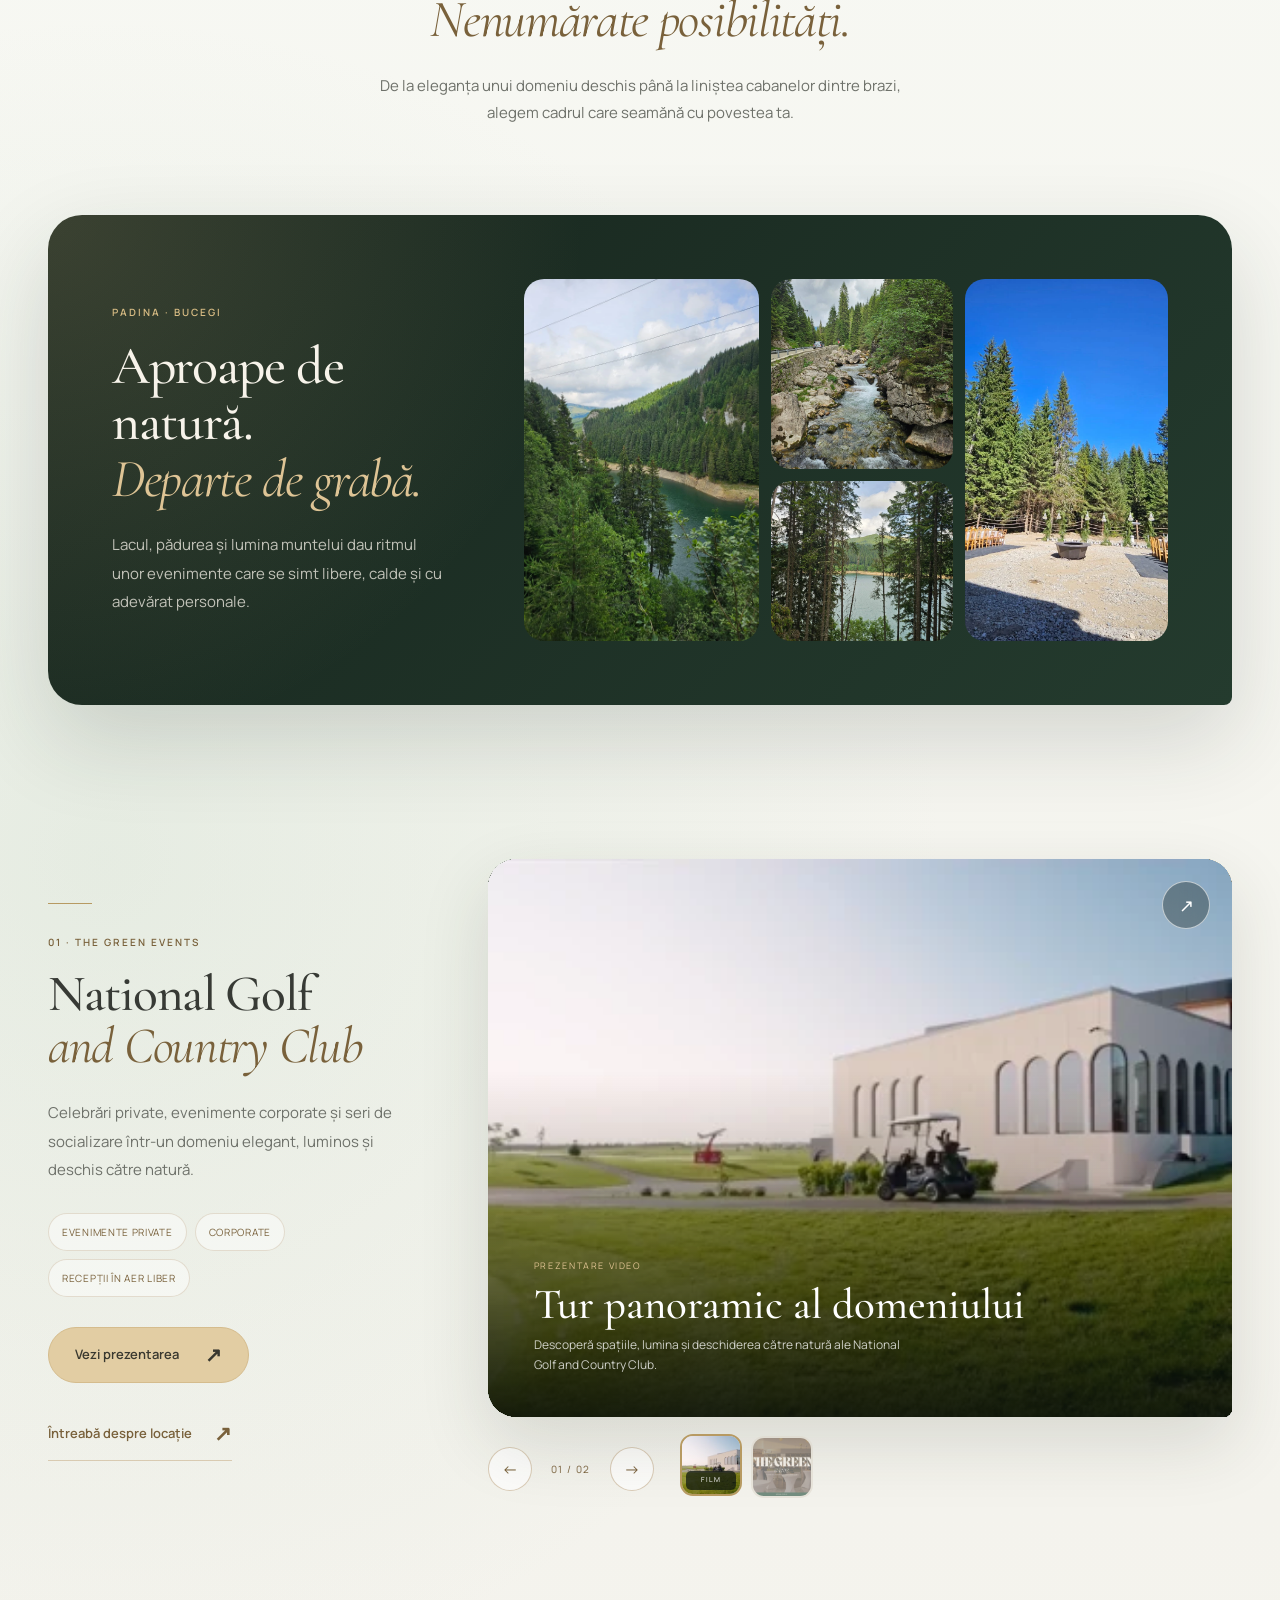
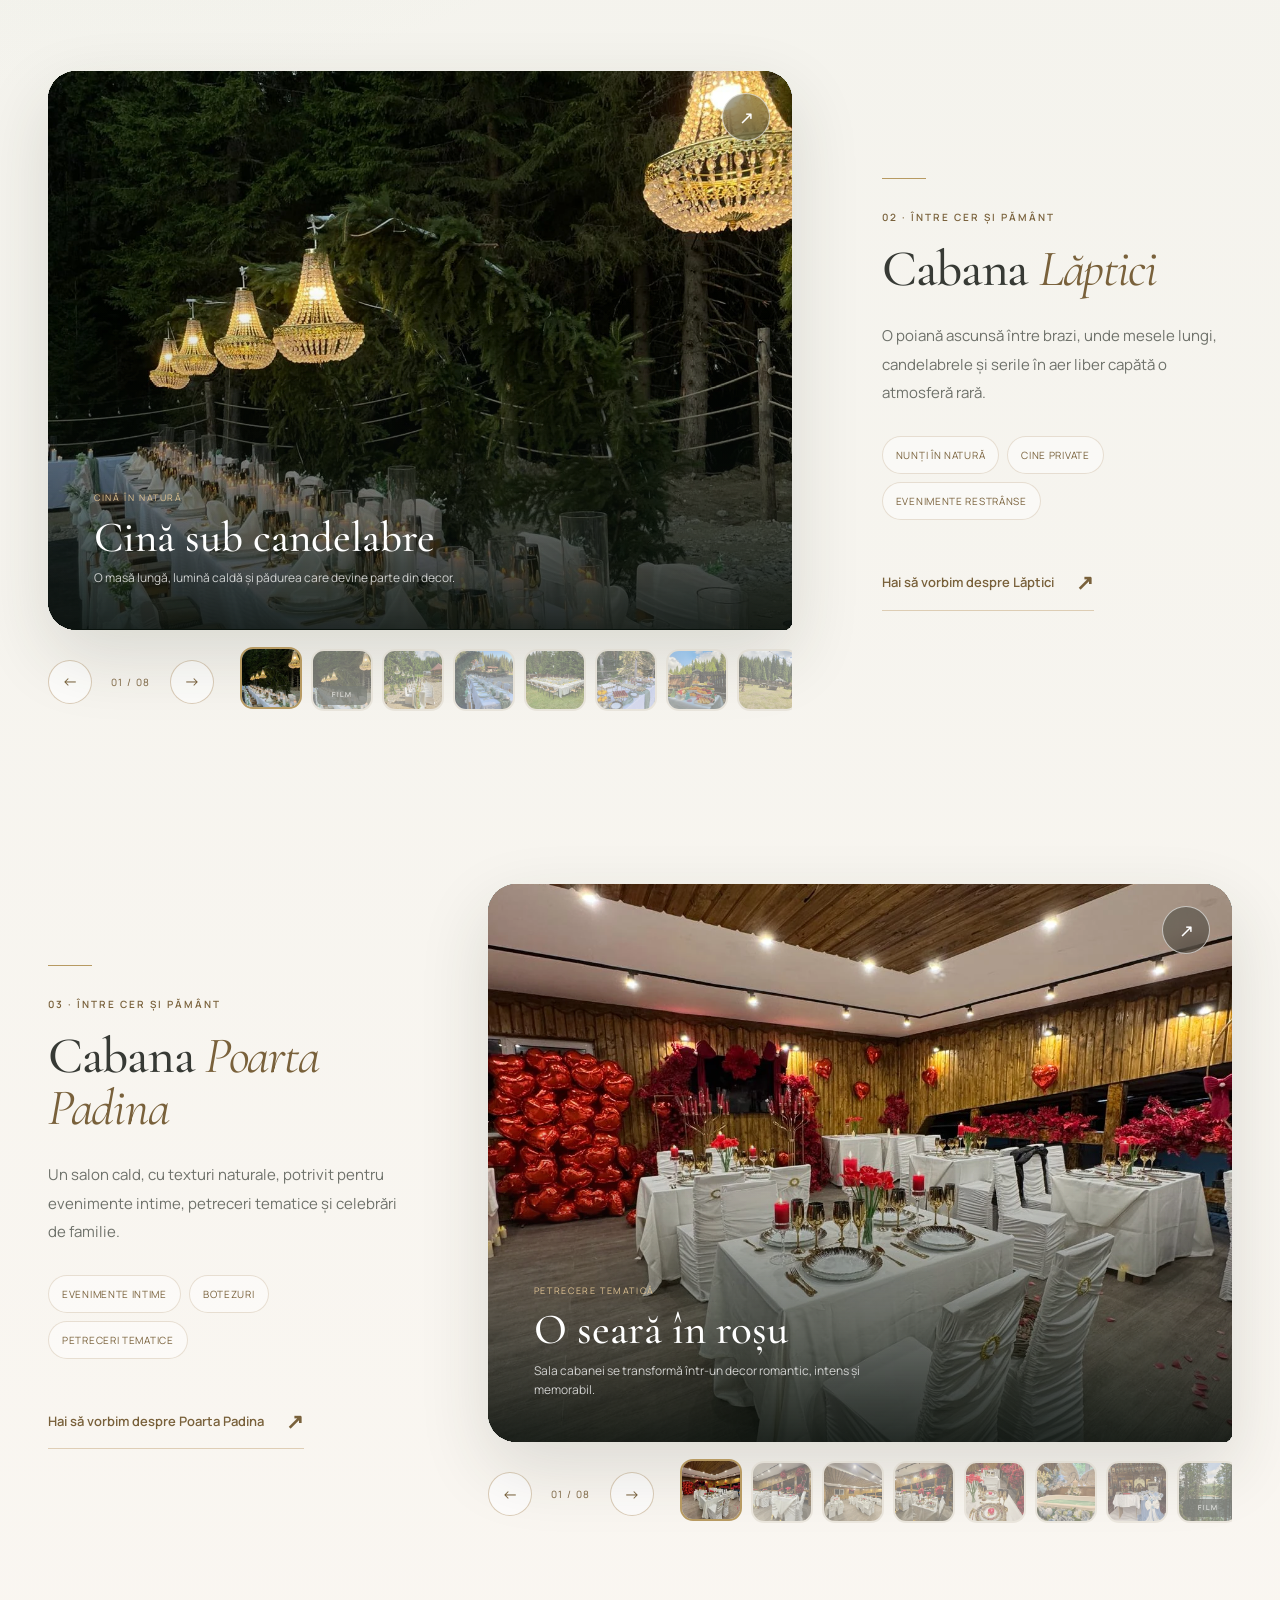
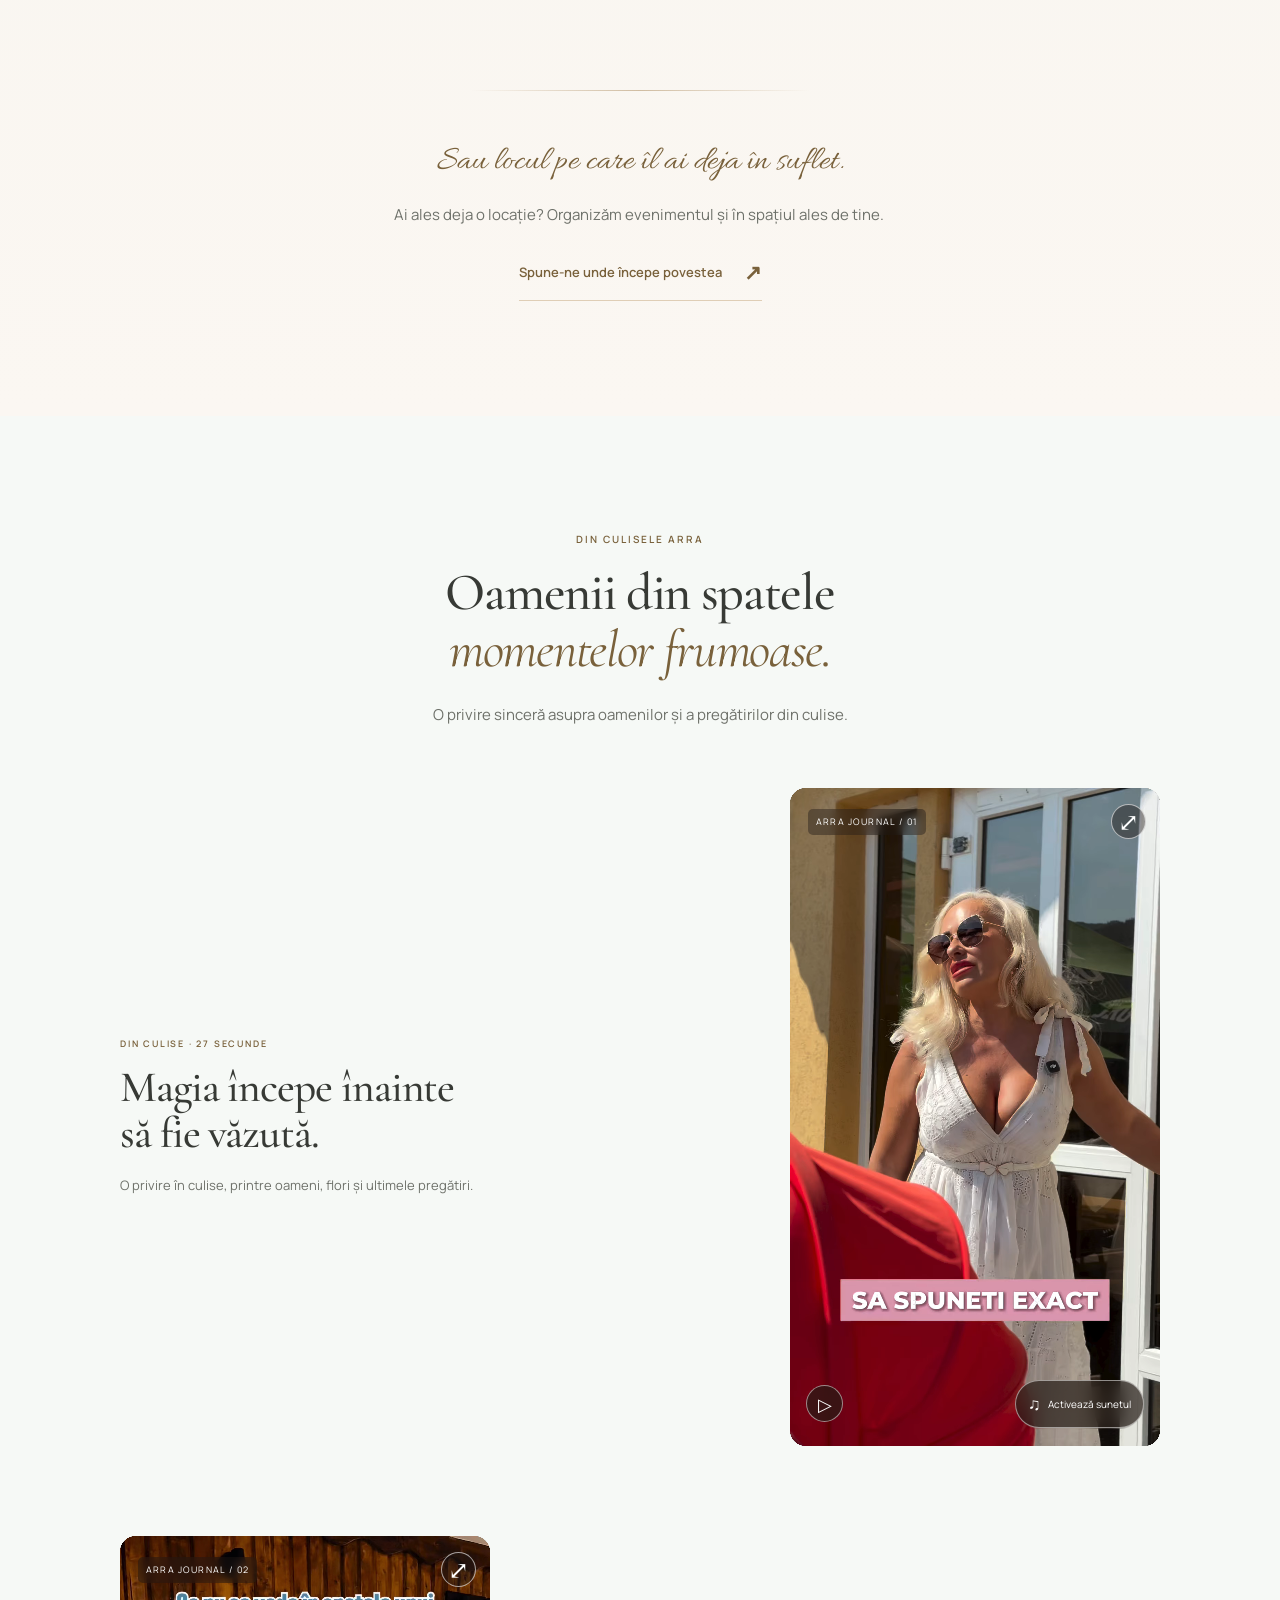
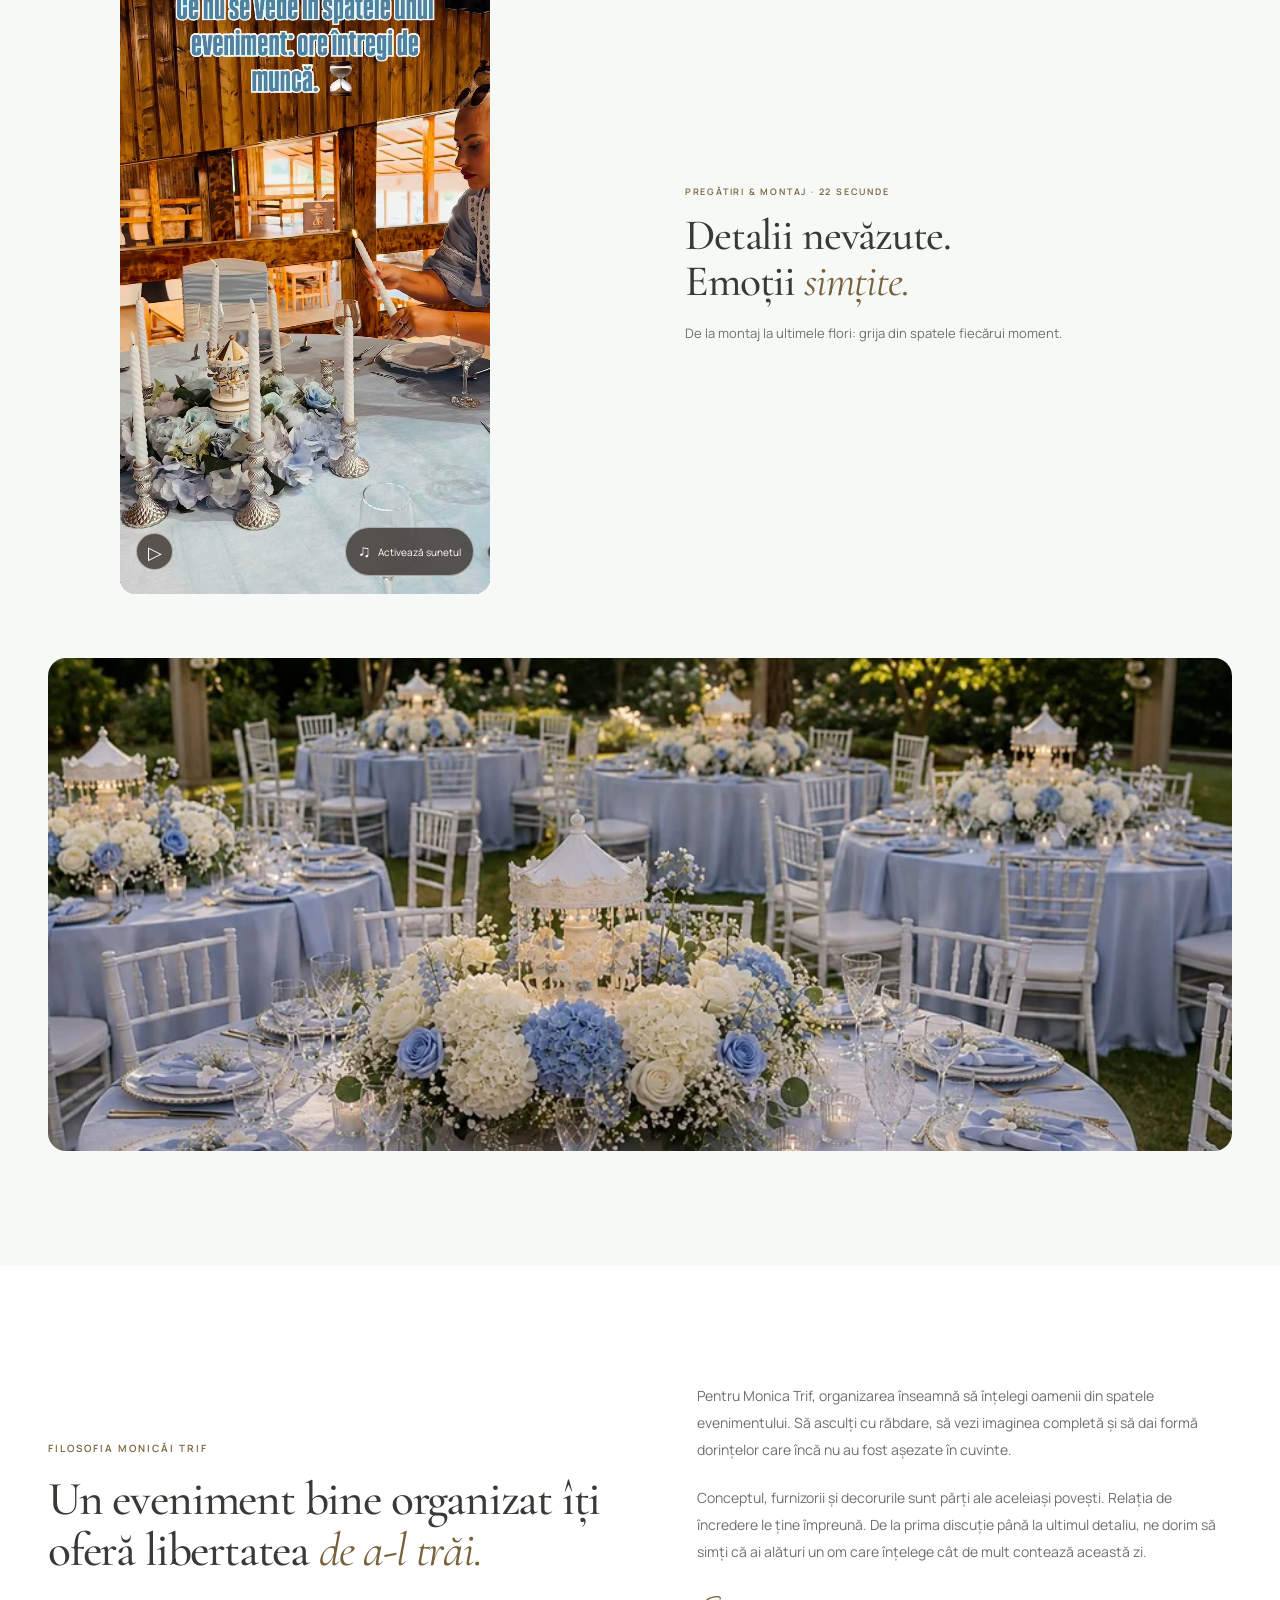
==== commit d52e6991: "Remove two requested testimonials" ====
--- a/index.html
+++ b/index.html
@@ -60,7 +60,7 @@
     <link rel="stylesheet" href="assets/css/editorial-preview.css?v=20260916-pastel">
     <link rel="stylesheet" href="assets/css/client-refinements.css?v=20260919-ivory-footer">
     <script src="assets/js/brand-intro.js?v=20260917-client" defer></script>
-    <script src="assets/js/data.js?v=20260917-reviews-monica" defer></script>
+    <script src="assets/js/data.js?v=20260919-reviews-curated" defer></script>
     <script src="assets/js/location-carousels.js?v=20260919-venues" defer></script>
     <script src="assets/js/preview-gallery.js?v=20260916-pastel" defer></script>
     <script src="assets/js/reel-carousel.js?v=20260917-reel-playback" defer></script>
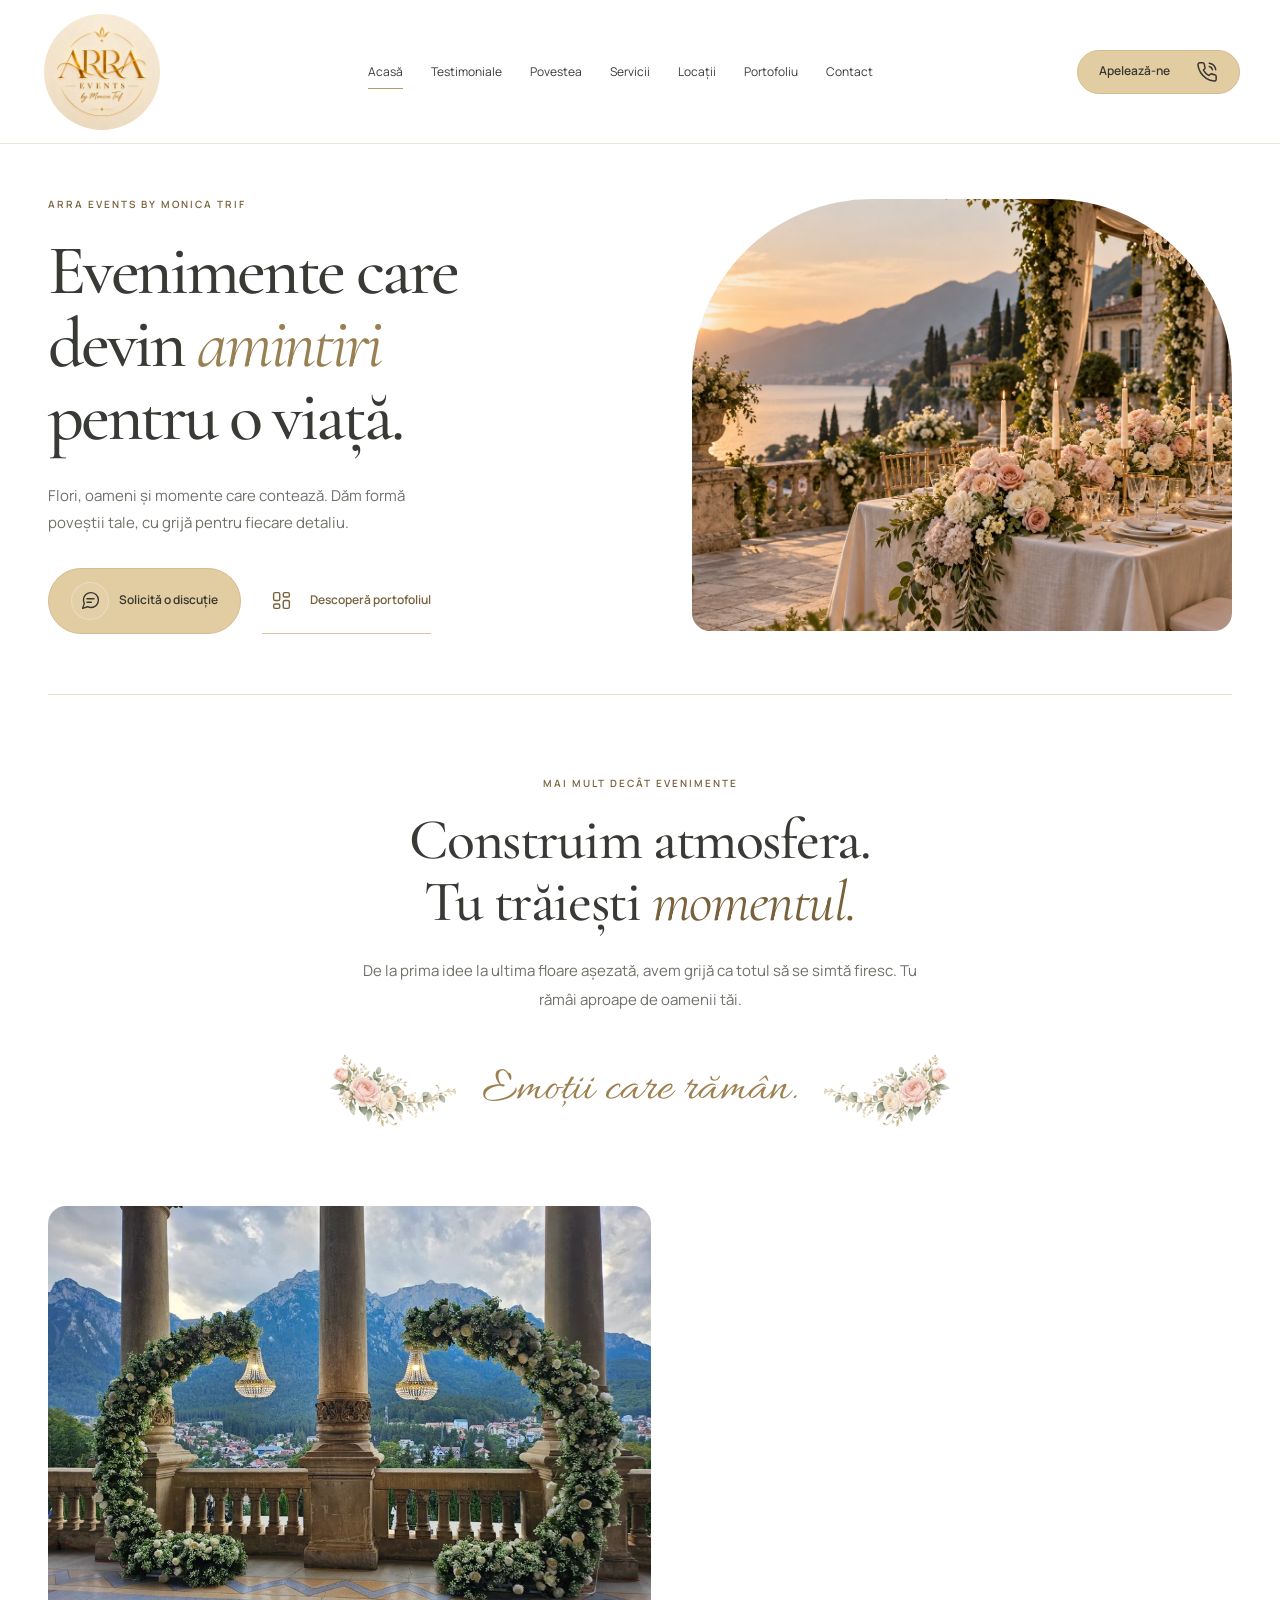
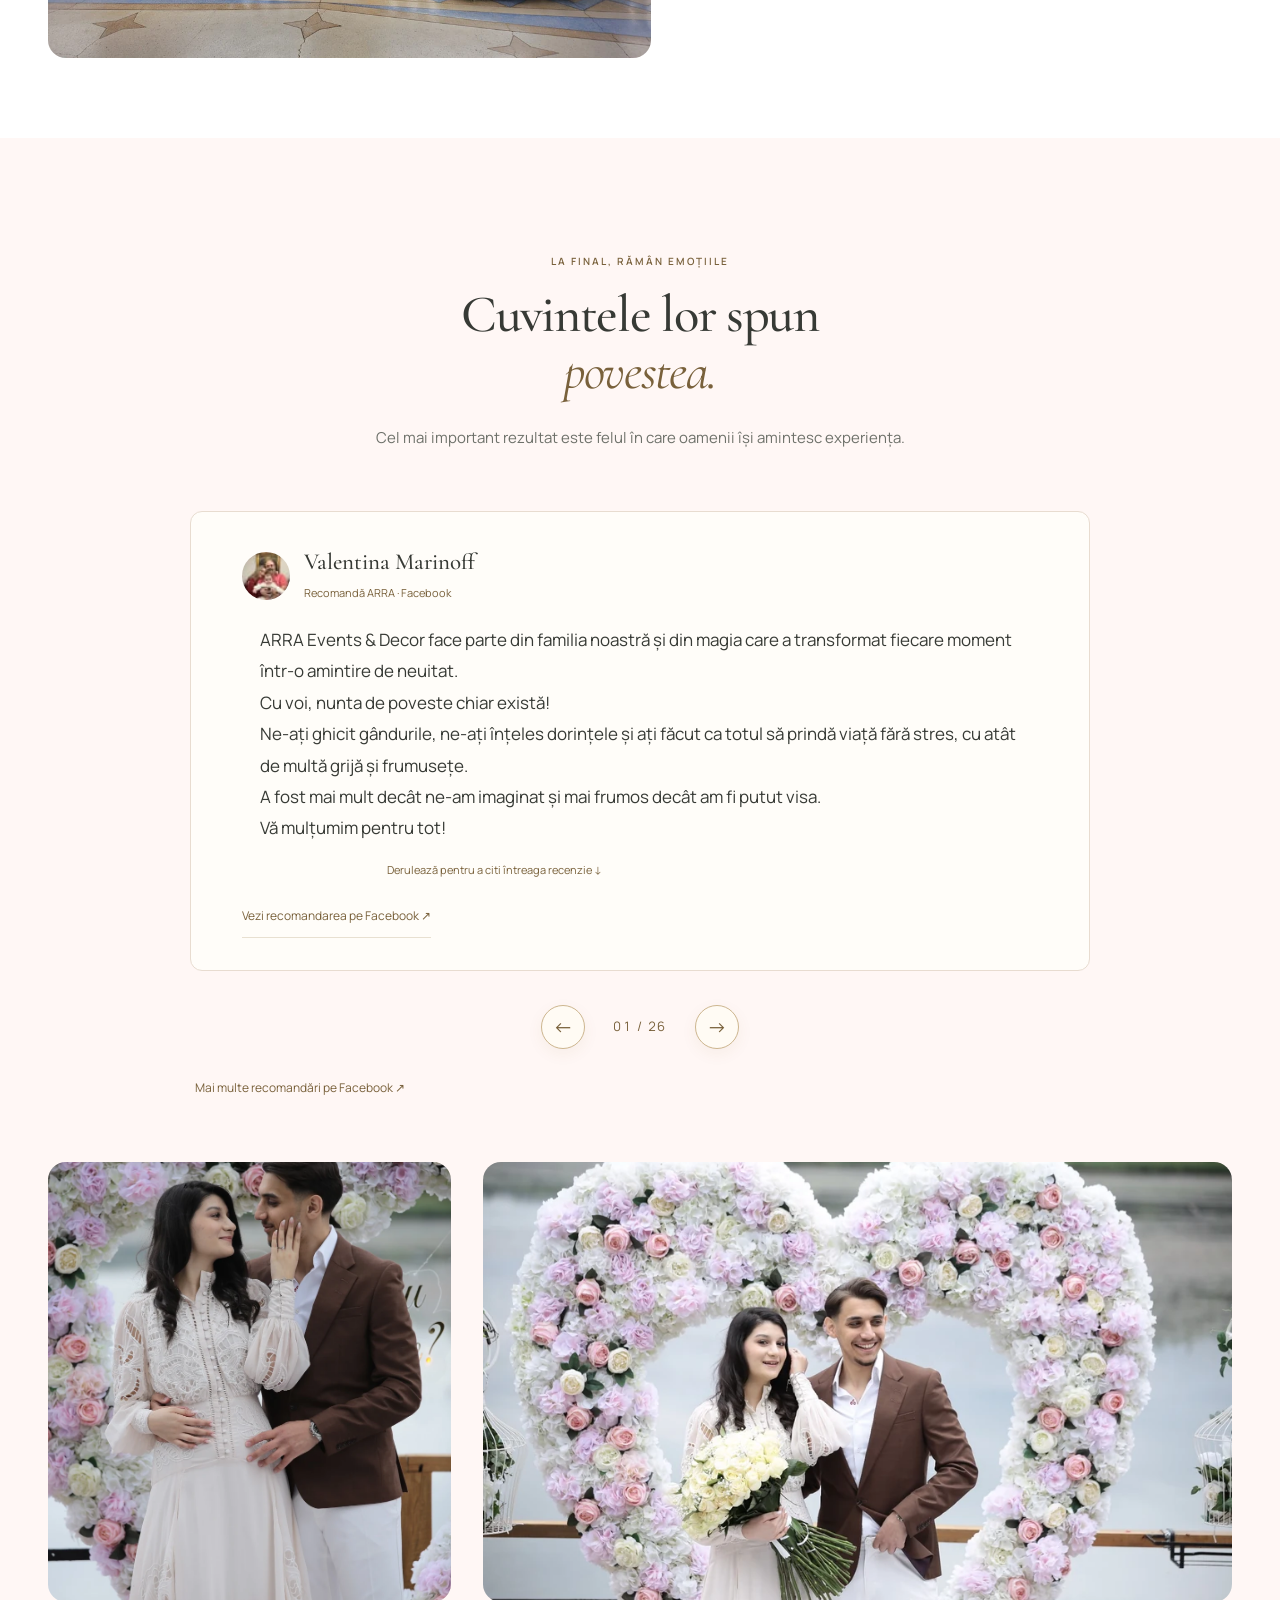
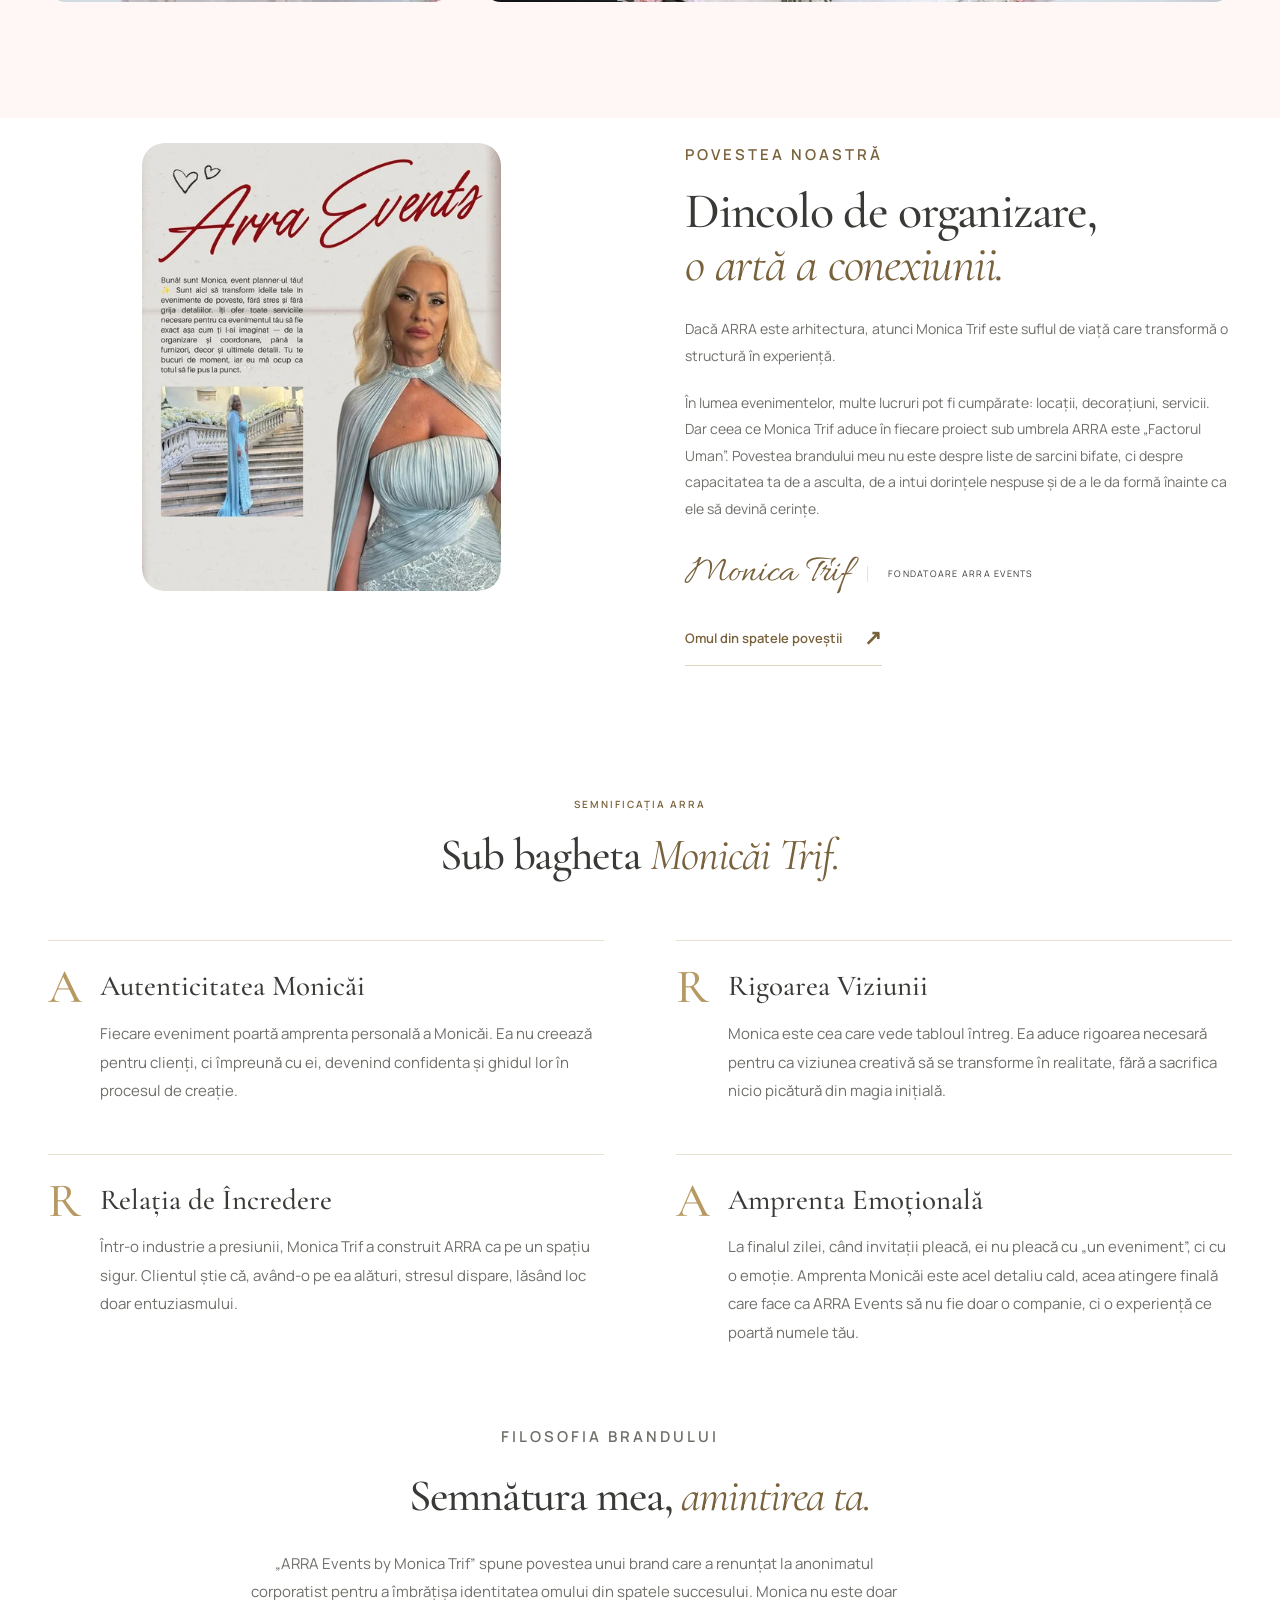
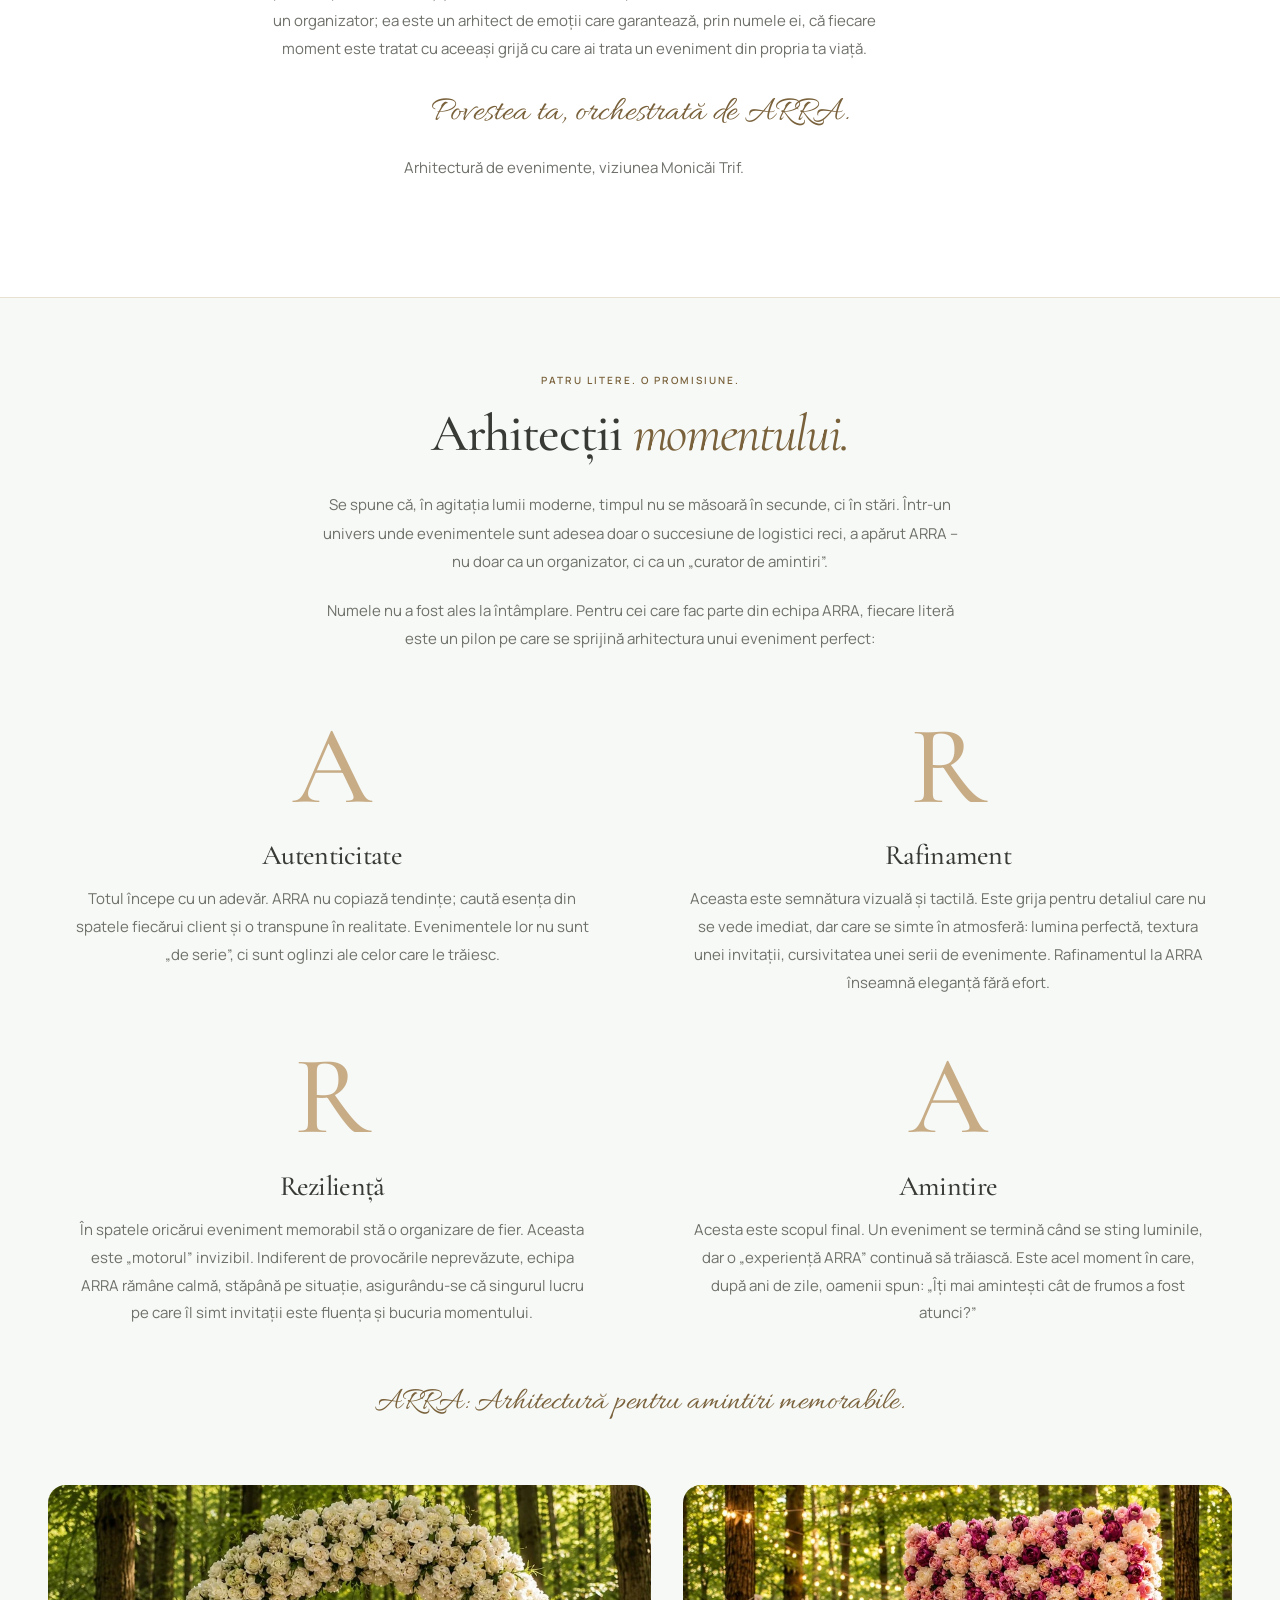
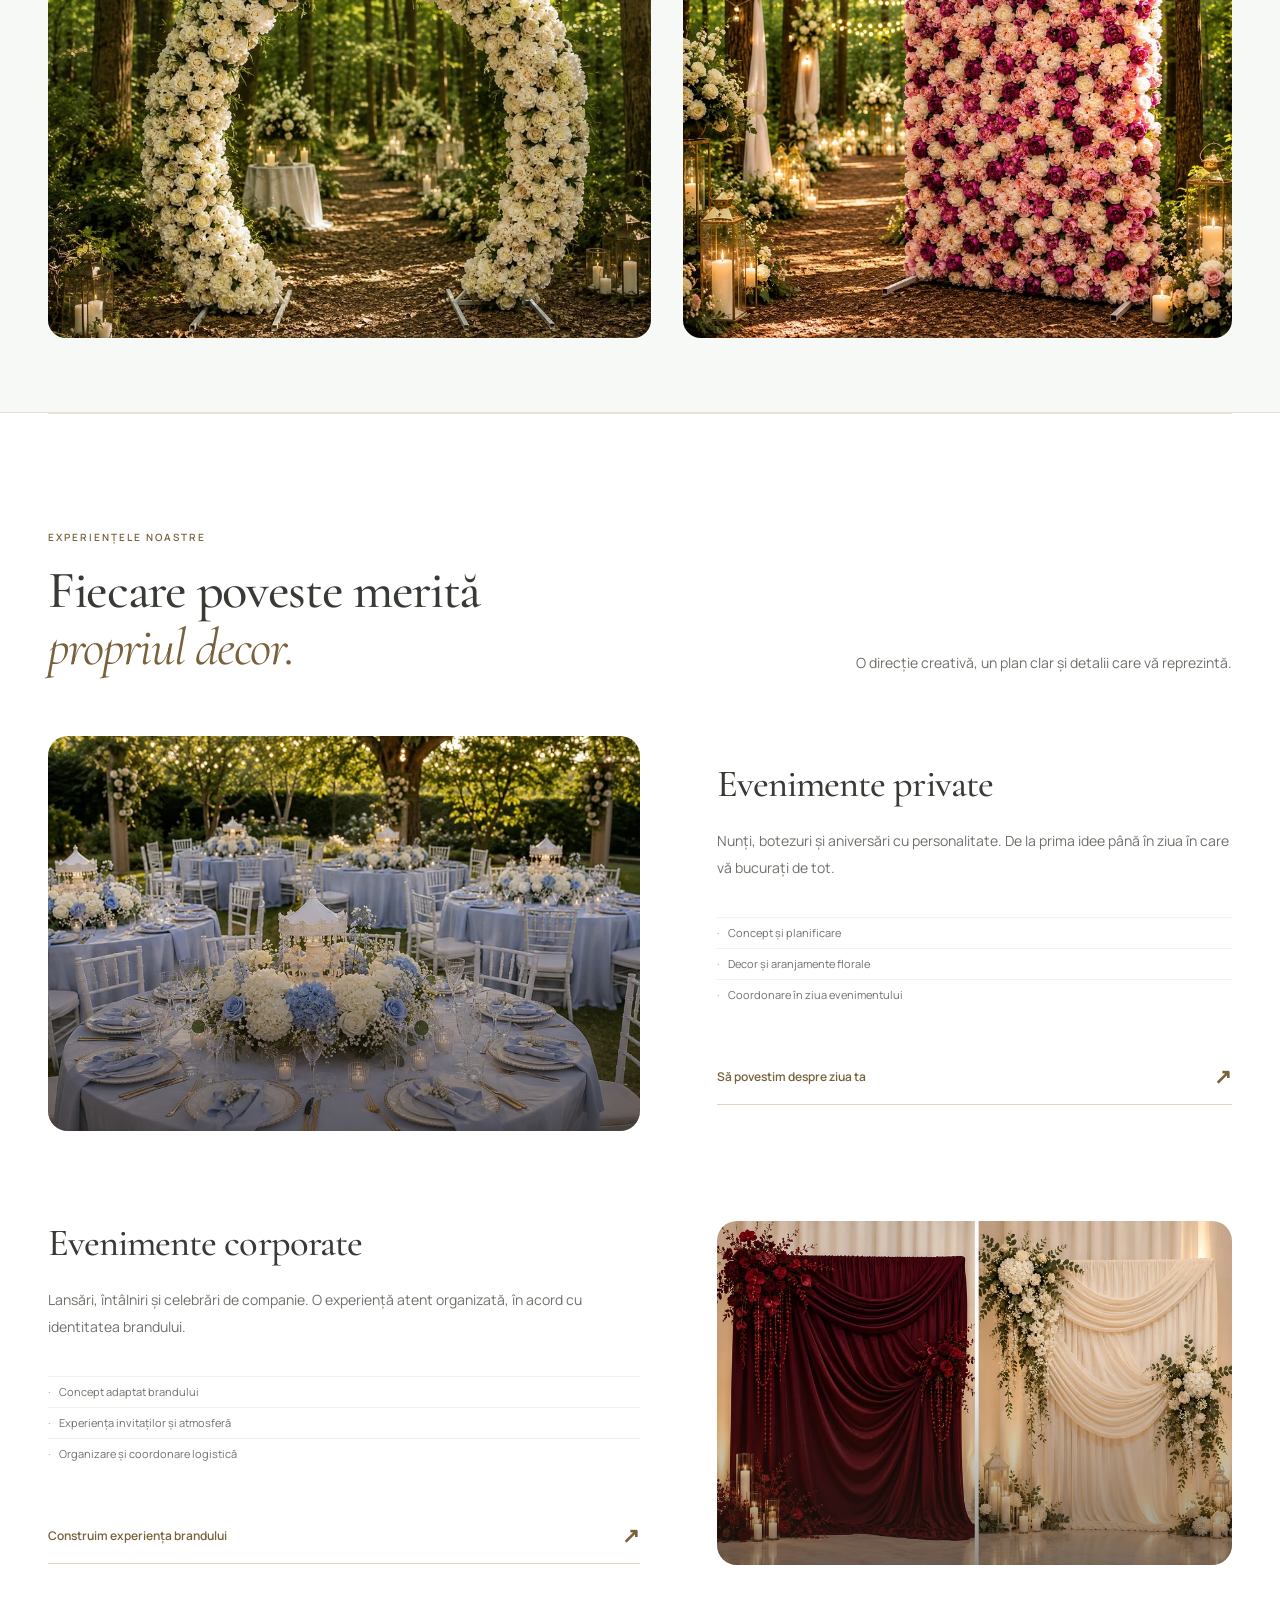
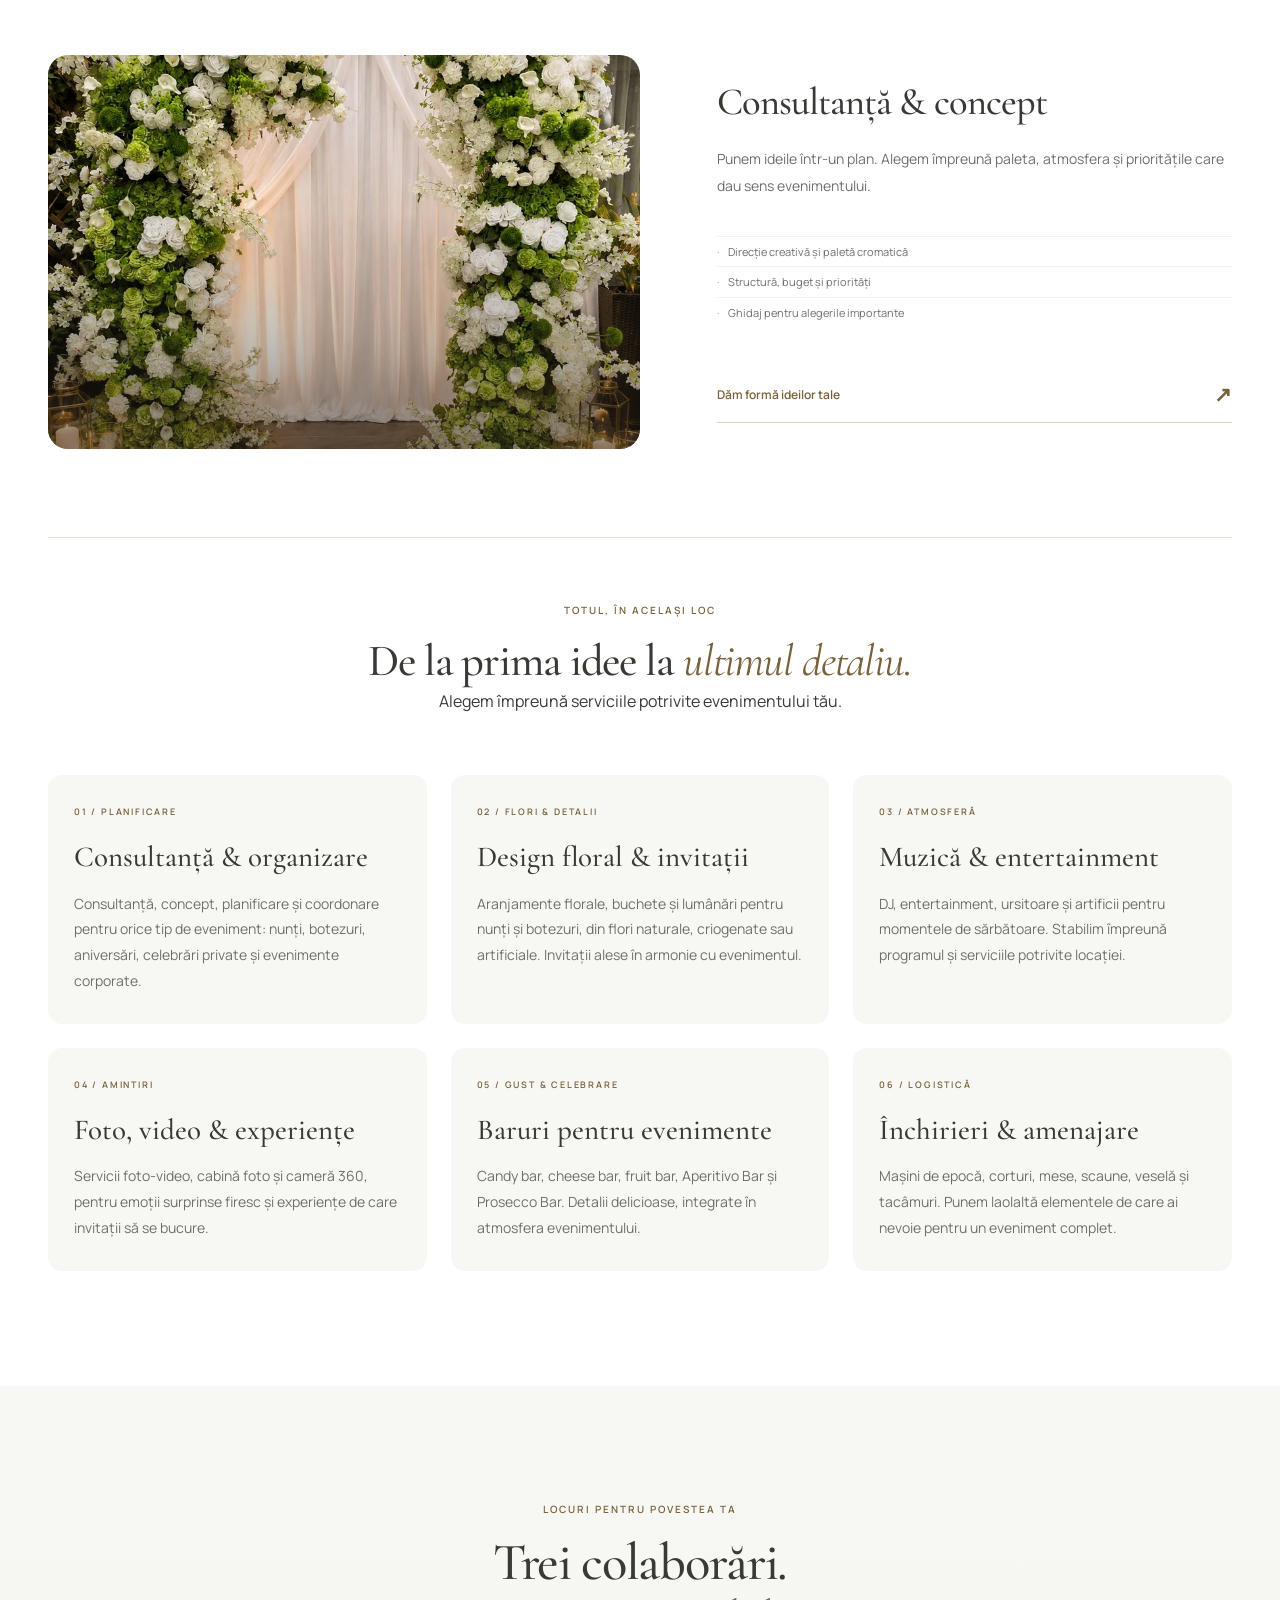
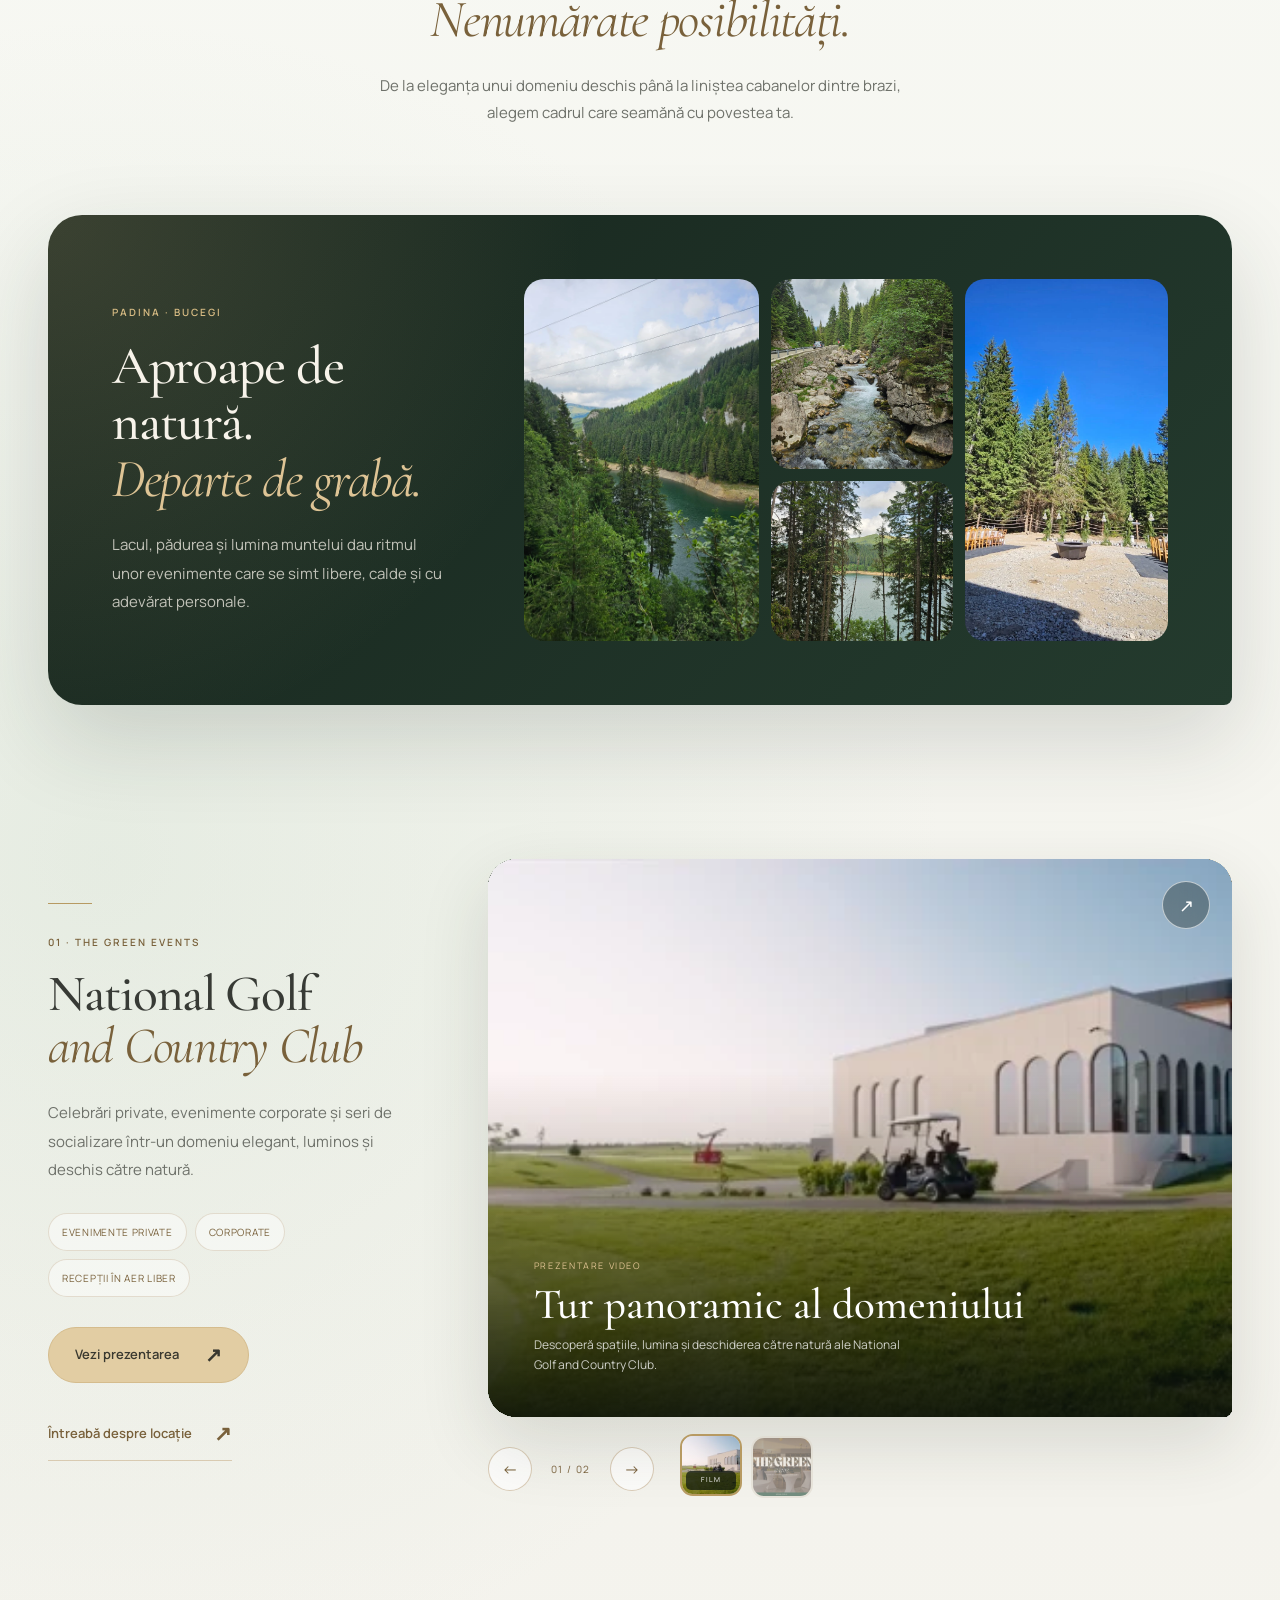
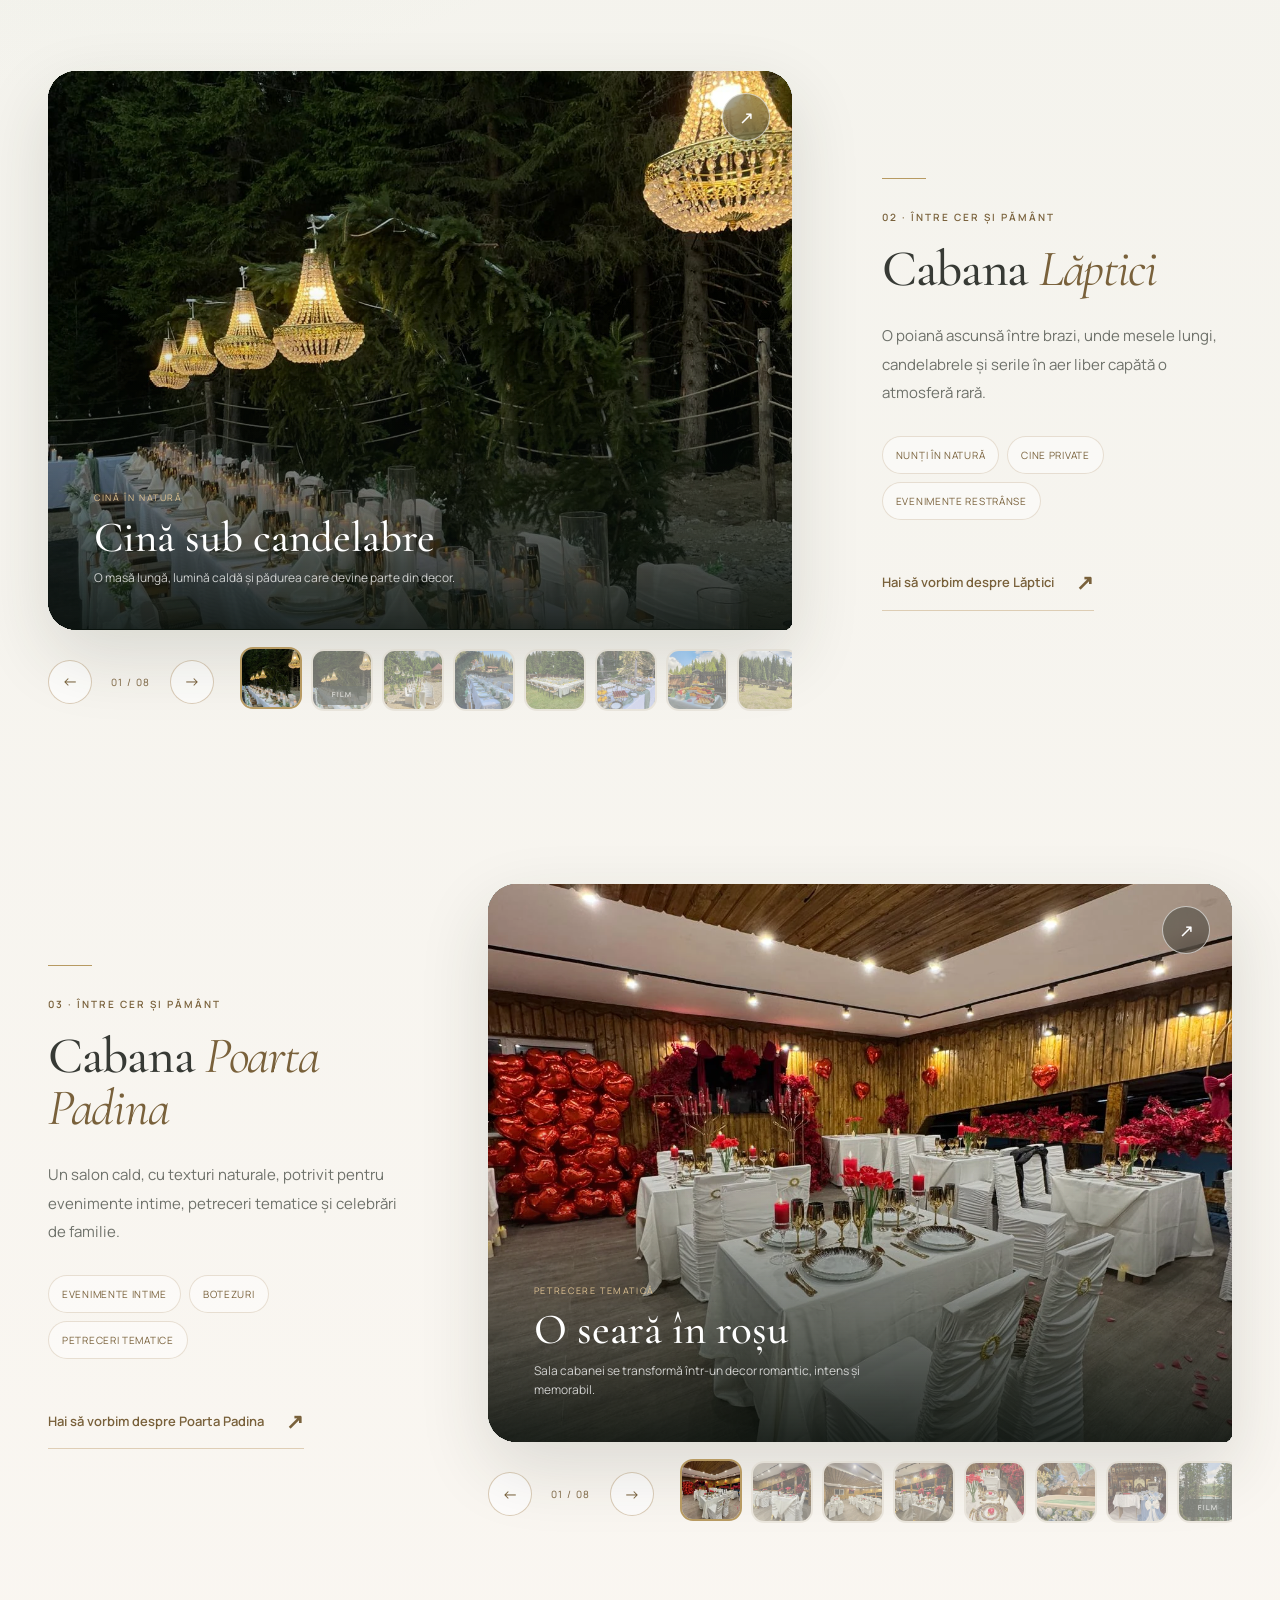
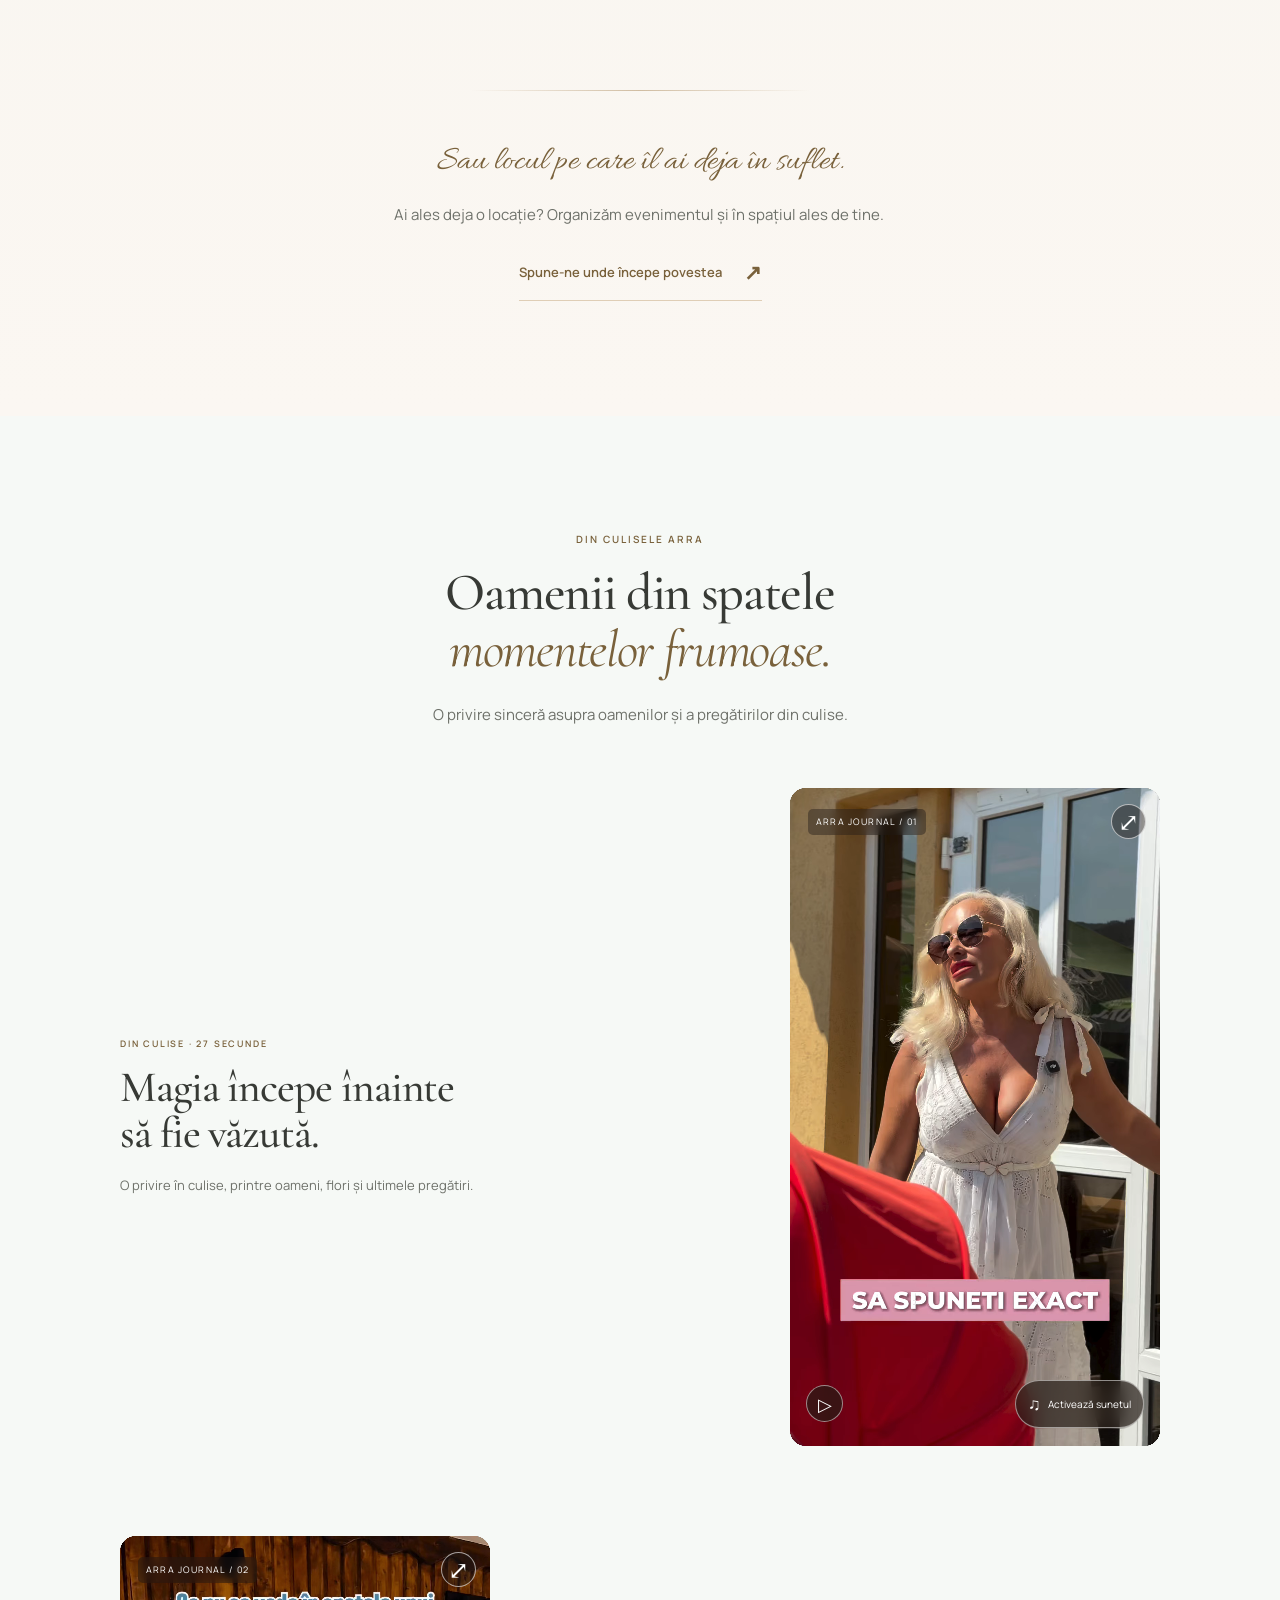
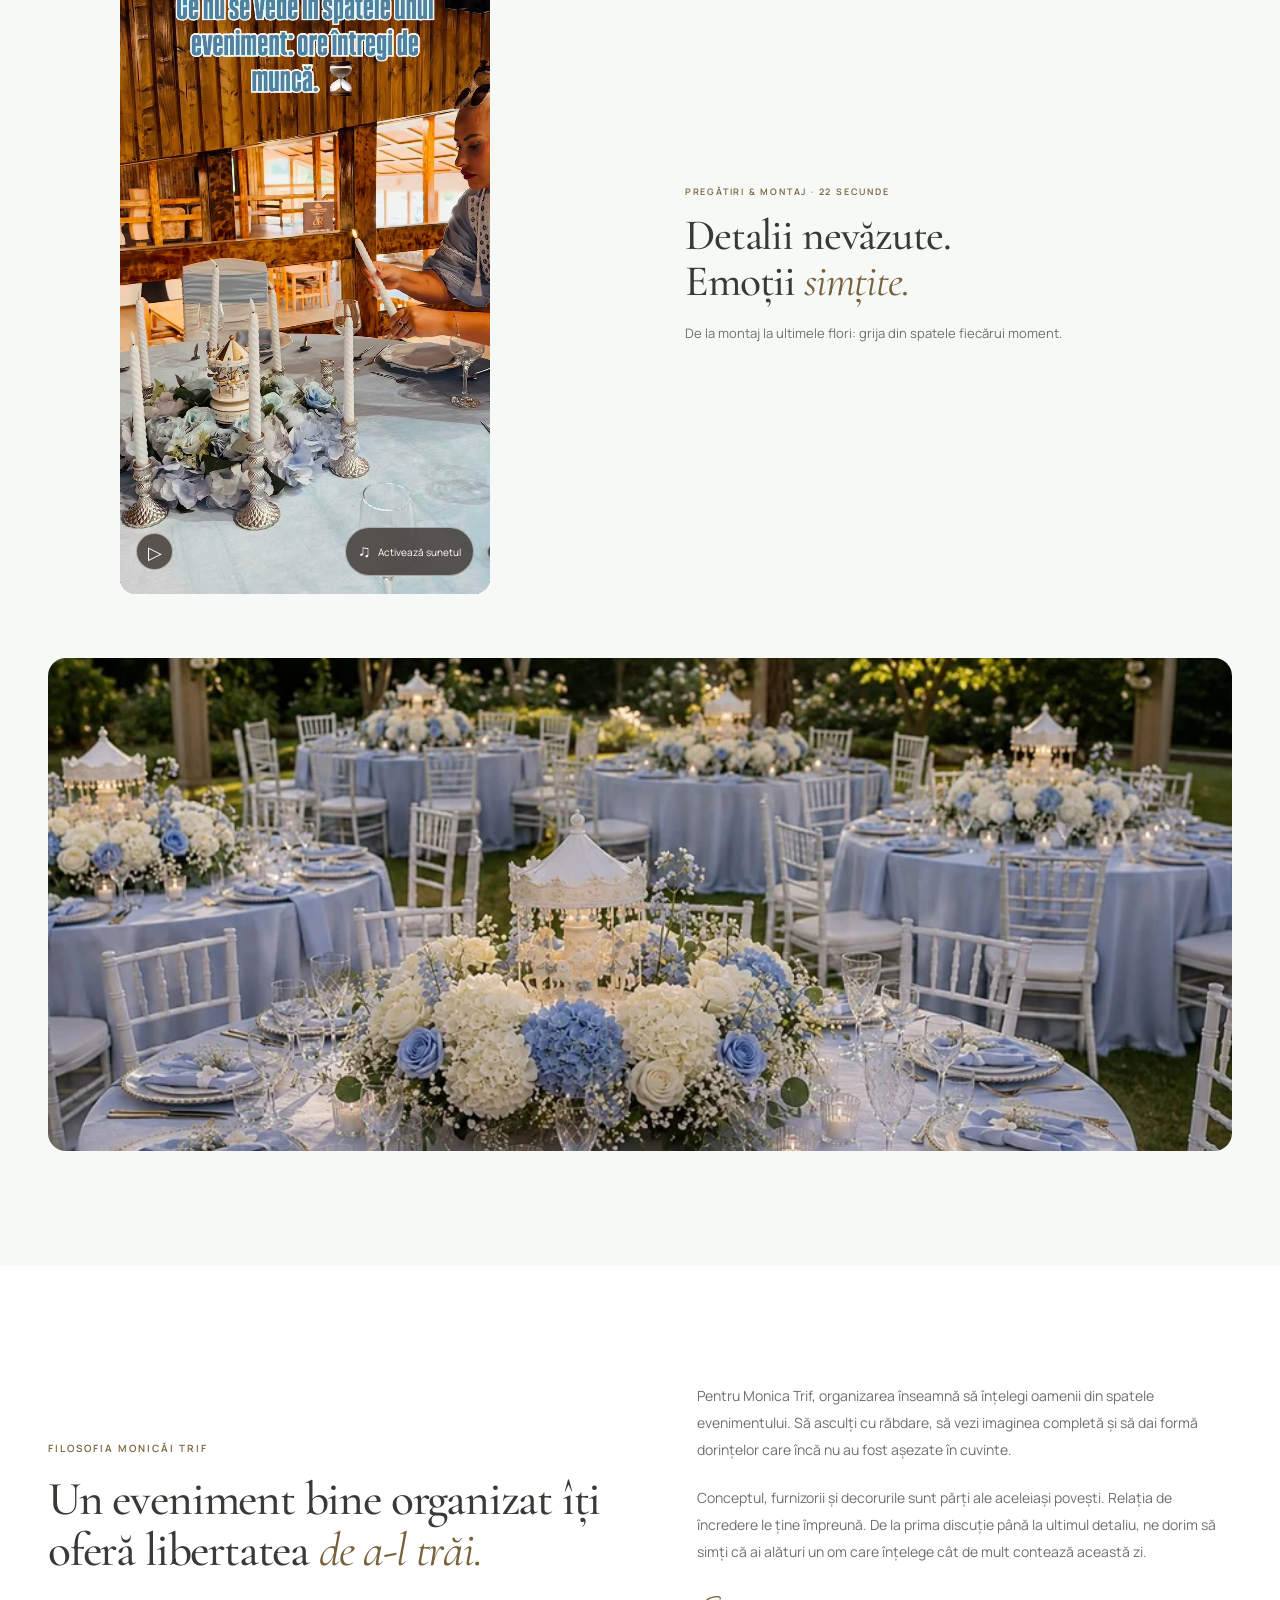
==== commit 3ed6d4c6: "Polish mobile menu signature" ====
--- a/index.html
+++ b/index.html
@@ -58,7 +58,7 @@
     <link rel="stylesheet" href="assets/css/style.css?v=20260916-pastel">
     <link rel="stylesheet" href="assets/css/whatsapp.css?v=20260916-pastel">
     <link rel="stylesheet" href="assets/css/editorial-preview.css?v=20260916-pastel">
-    <link rel="stylesheet" href="assets/css/client-refinements.css?v=20260919-ivory-footer">
+    <link rel="stylesheet" href="assets/css/client-refinements.css?v=20260923-mobile-motto">
     <script src="assets/js/brand-intro.js?v=20260917-client" defer></script>
     <script src="assets/js/data.js?v=20260919-reviews-curated" defer></script>
     <script src="assets/js/location-carousels.js?v=20260919-venues" defer></script>
--- a/assets/css/client-refinements.css
+++ b/assets/css/client-refinements.css
@@ -801,4 +801,23 @@
   .site-footer .footer-bottom > a,
   .footer-legal { font-size: 11px; }
   .footer-legal { white-space: normal; }
-}
+
+  /* Keep the mobile menu's closing signature calm and uncluttered. */
+  .mobile-menu .menu-motto {
+    display: block;
+    width: 100%;
+    min-height: 0;
+    margin: 28px auto 0;
+    padding-top: 22px;
+    border-top: 1px solid #eadfce;
+  }
+  .mobile-menu .menu-motto .motto-floral { display: none; }
+  .mobile-menu .menu-motto .signature {
+    max-width: none;
+    margin: 0;
+    color: #9a7748;
+    font-size: clamp(24px, 7vw, 29px);
+    line-height: 1.1;
+    white-space: nowrap;
+  }
+}
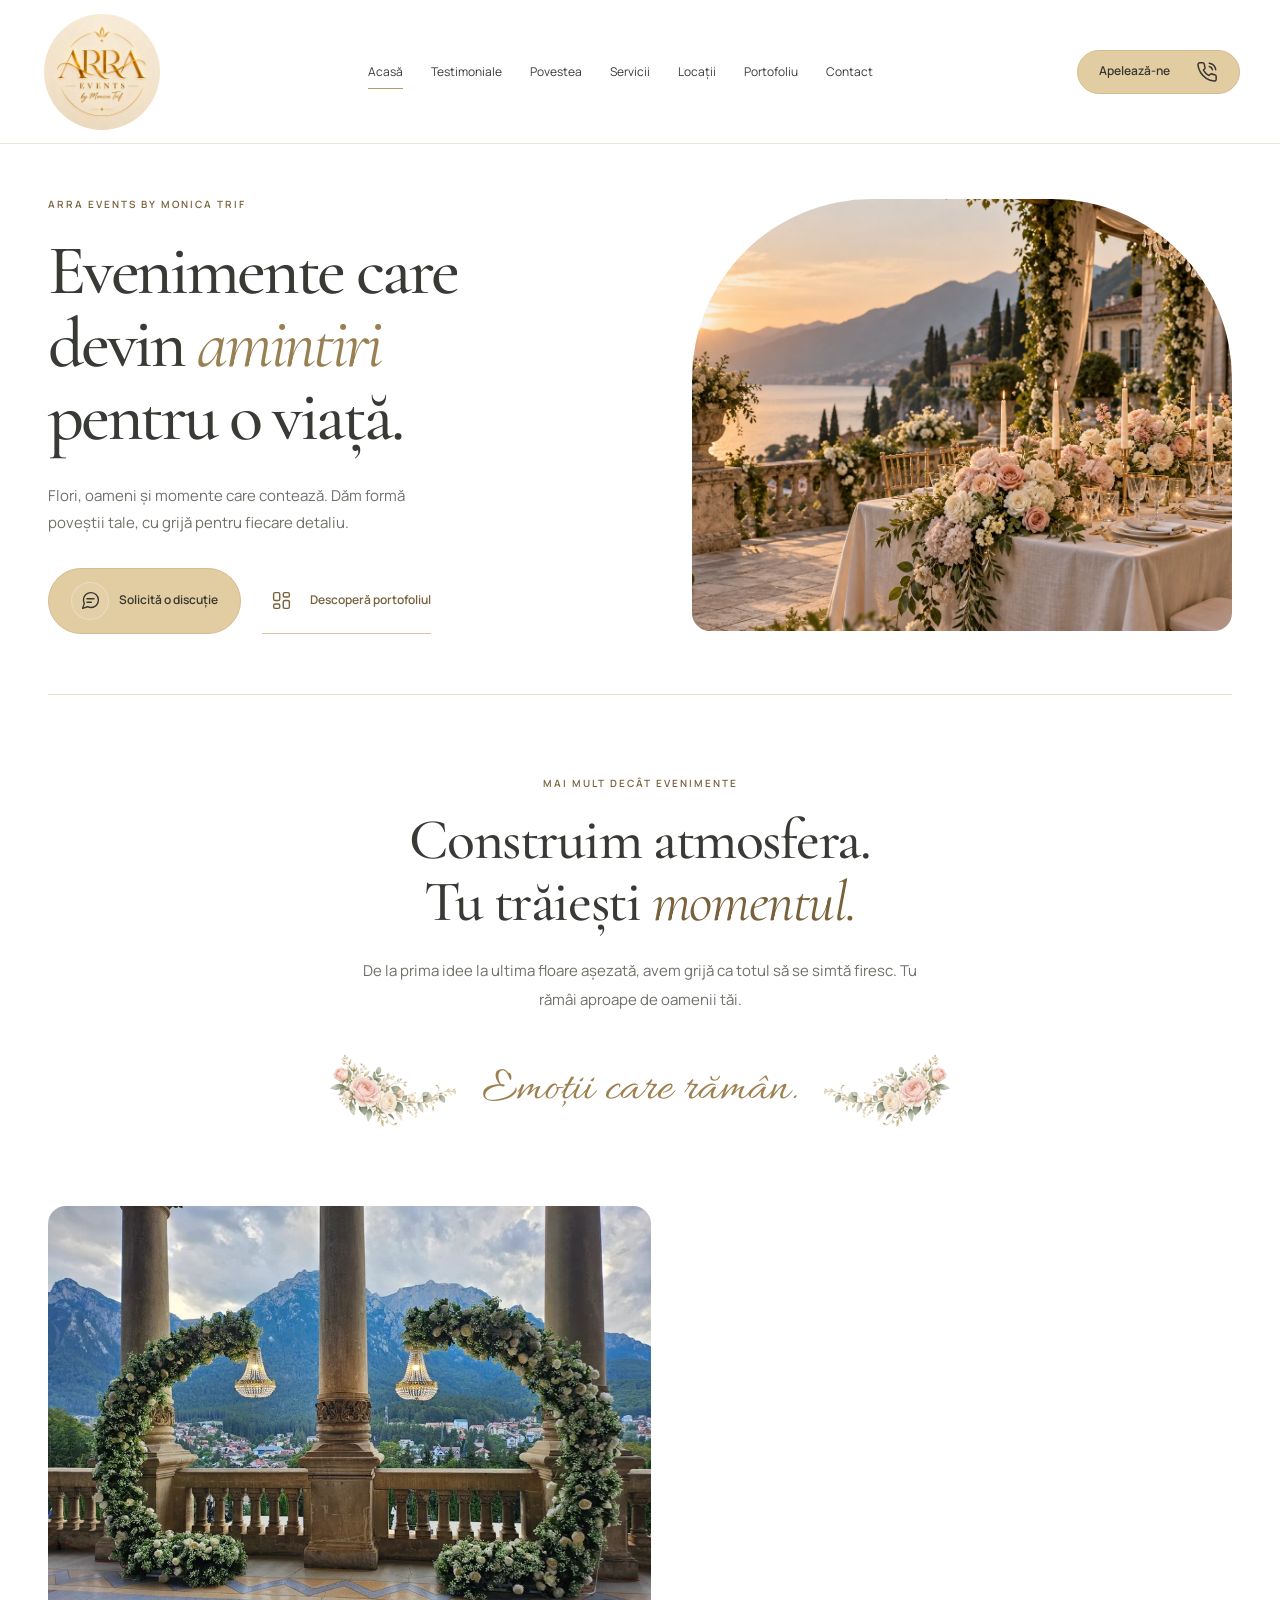
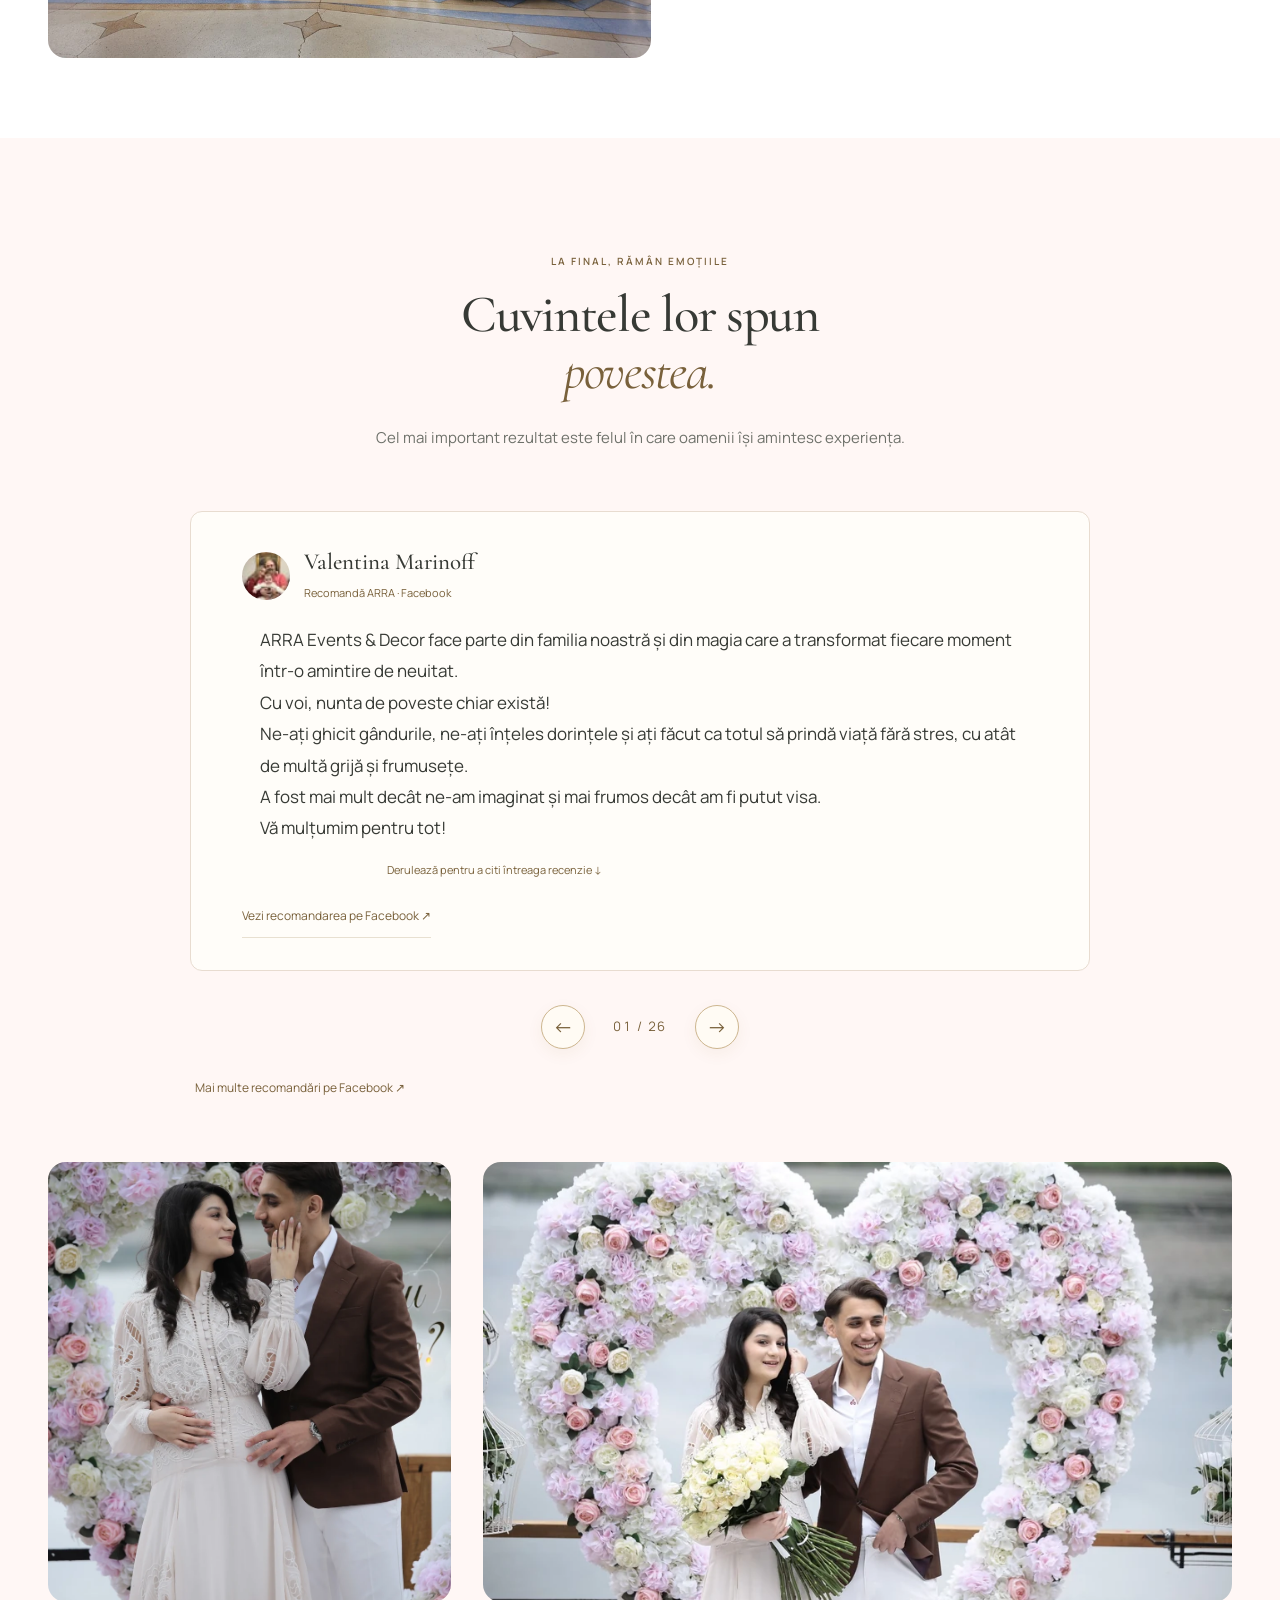
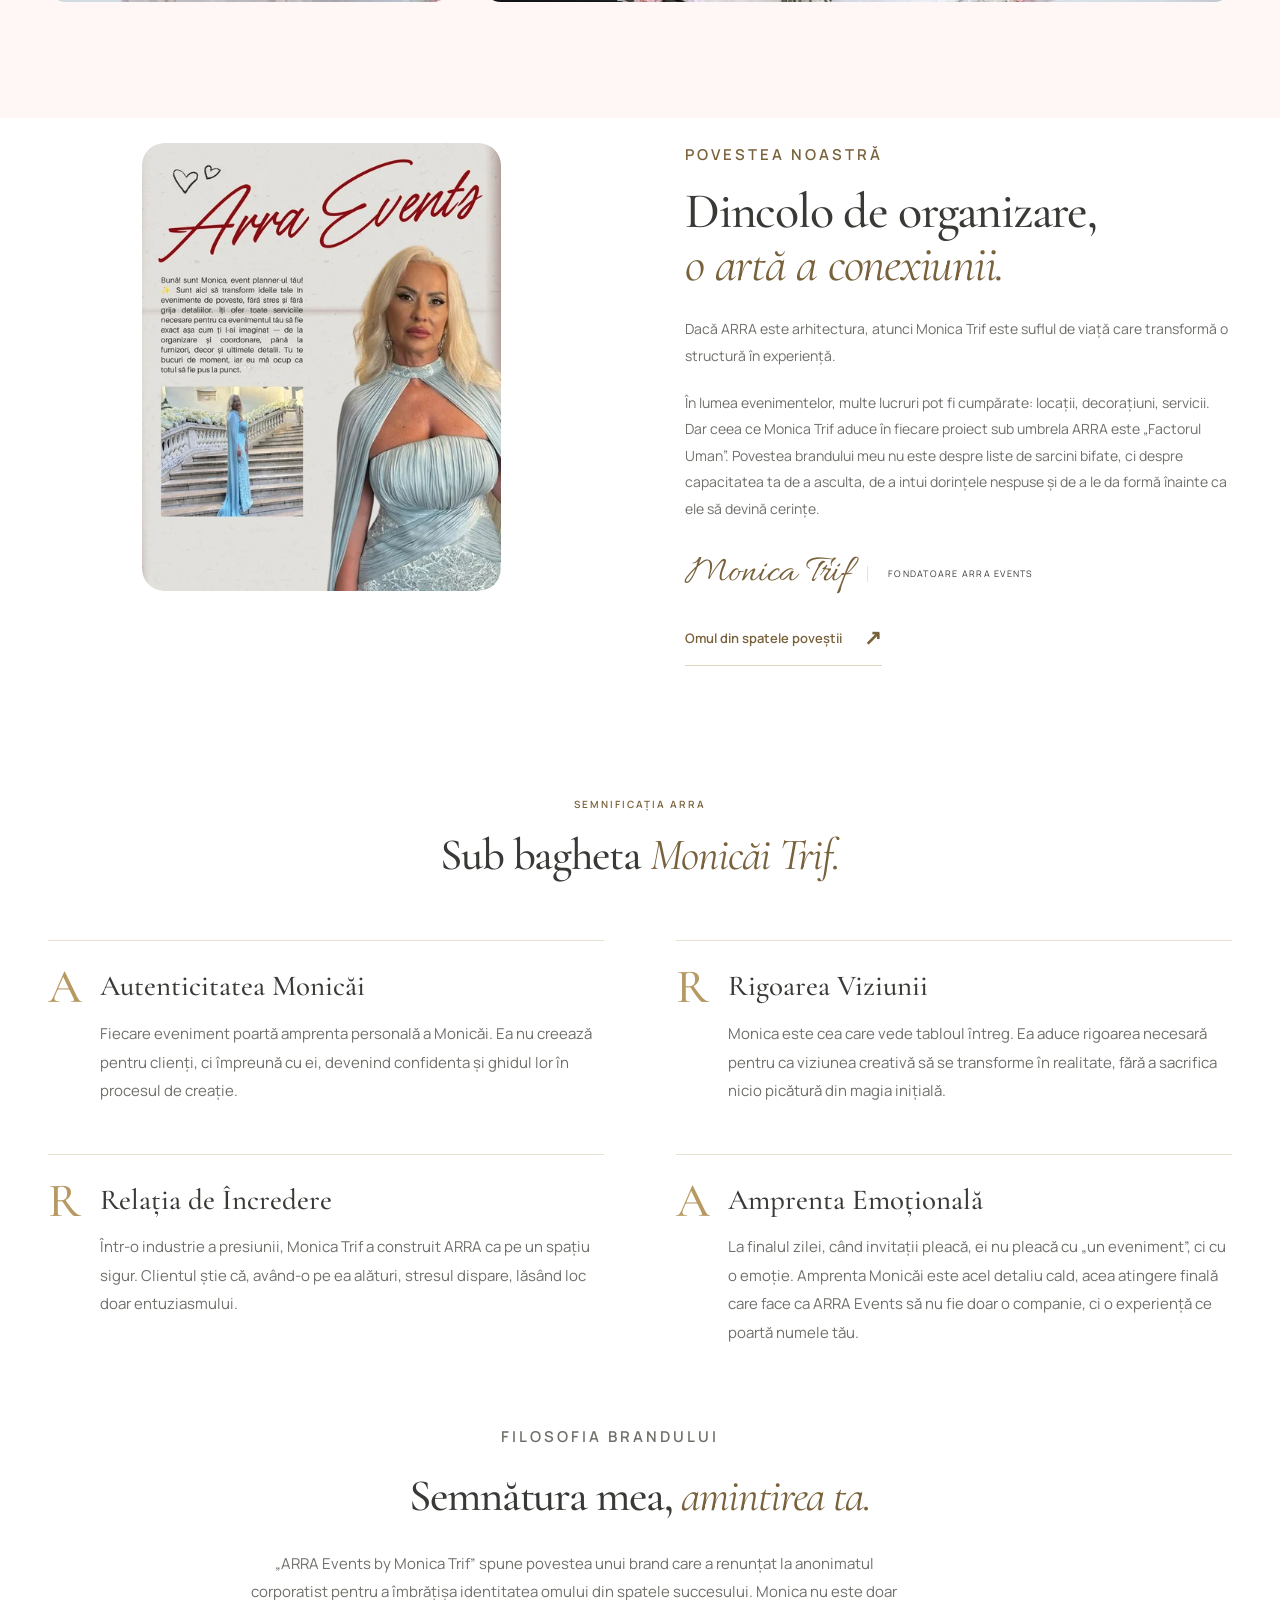
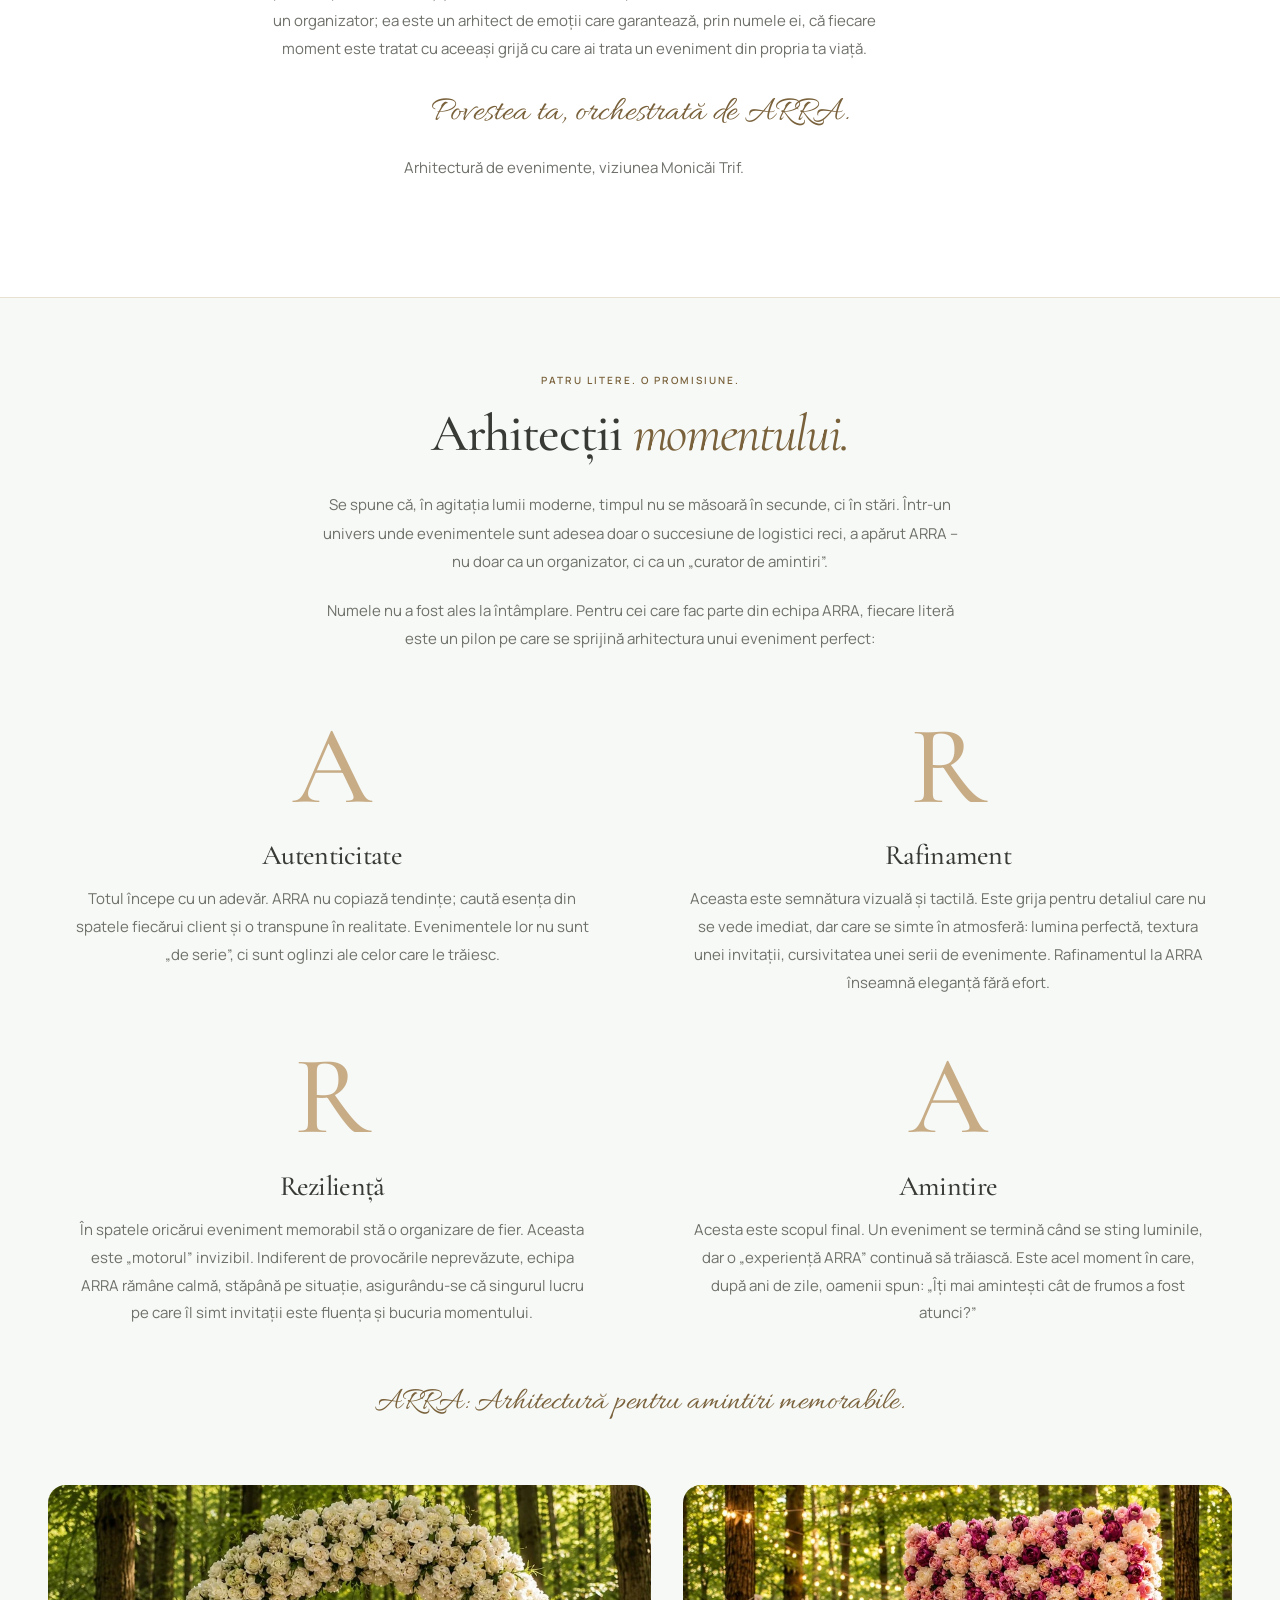
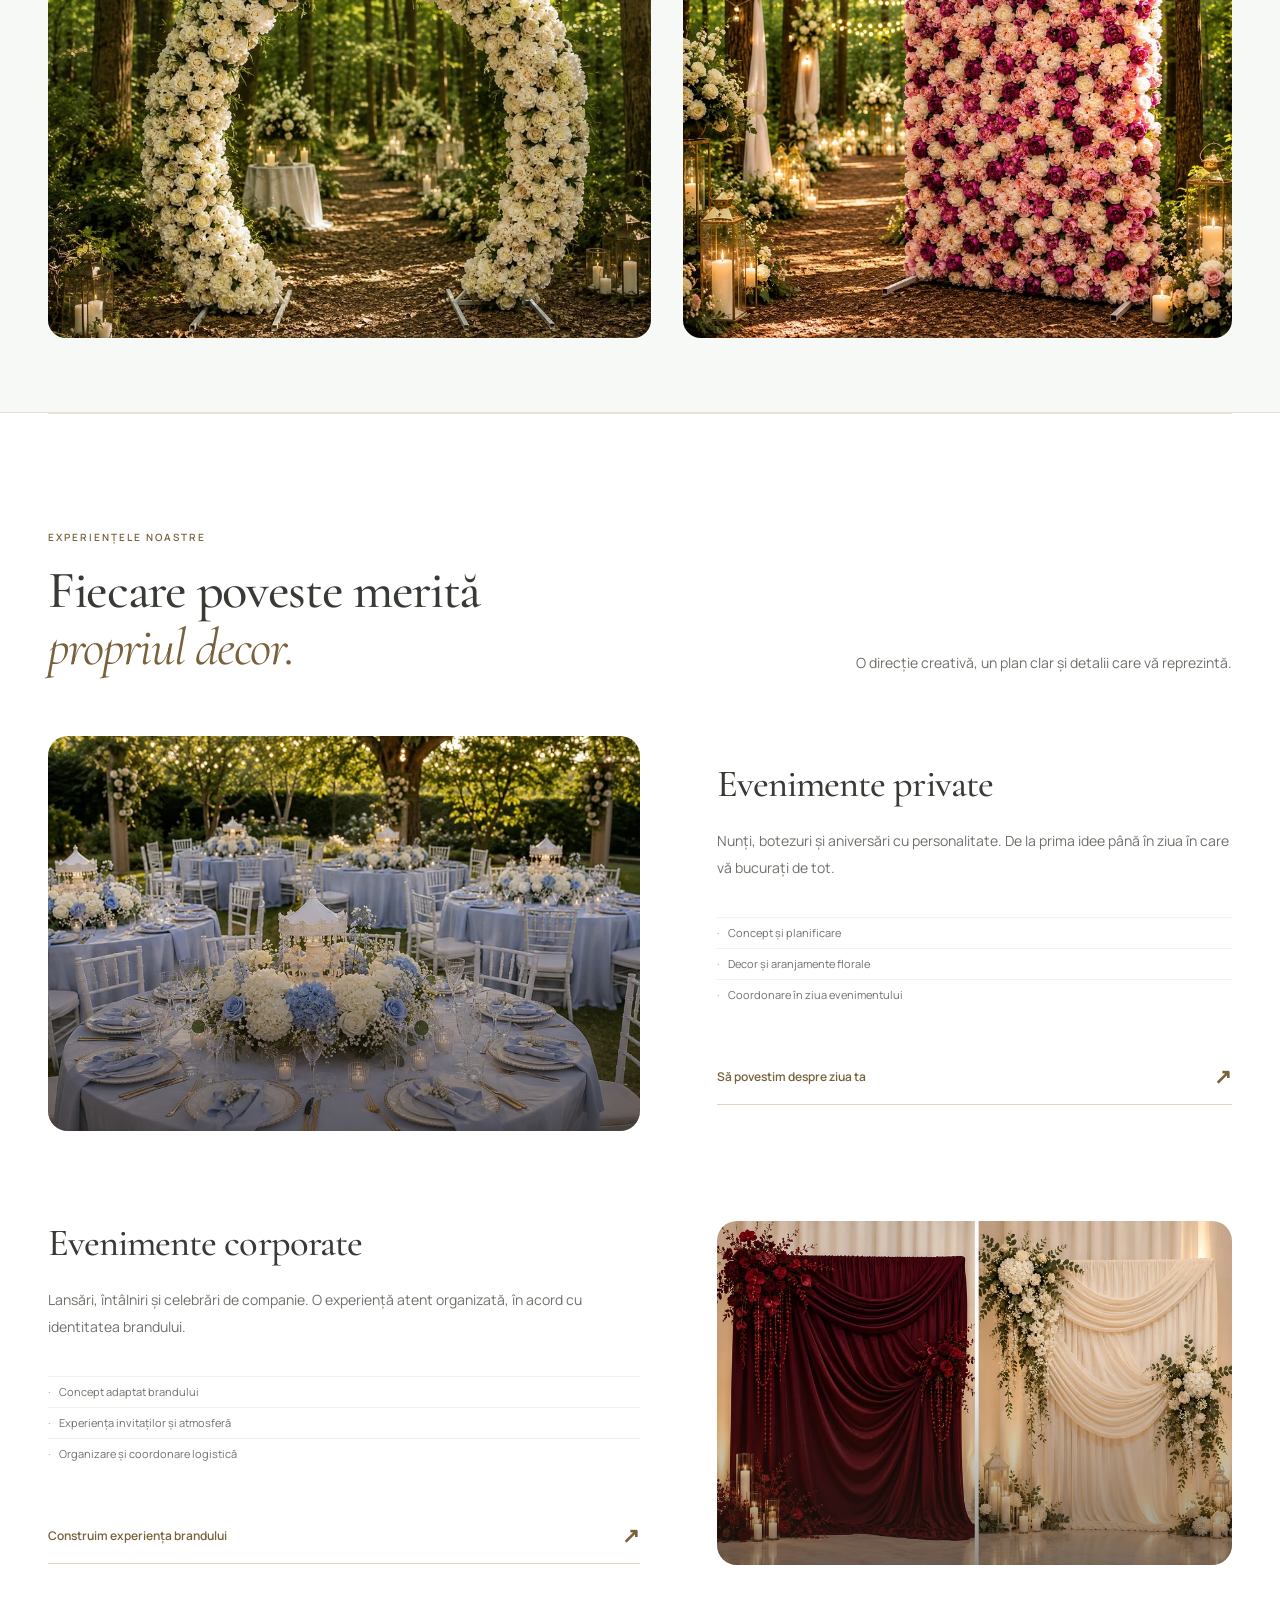
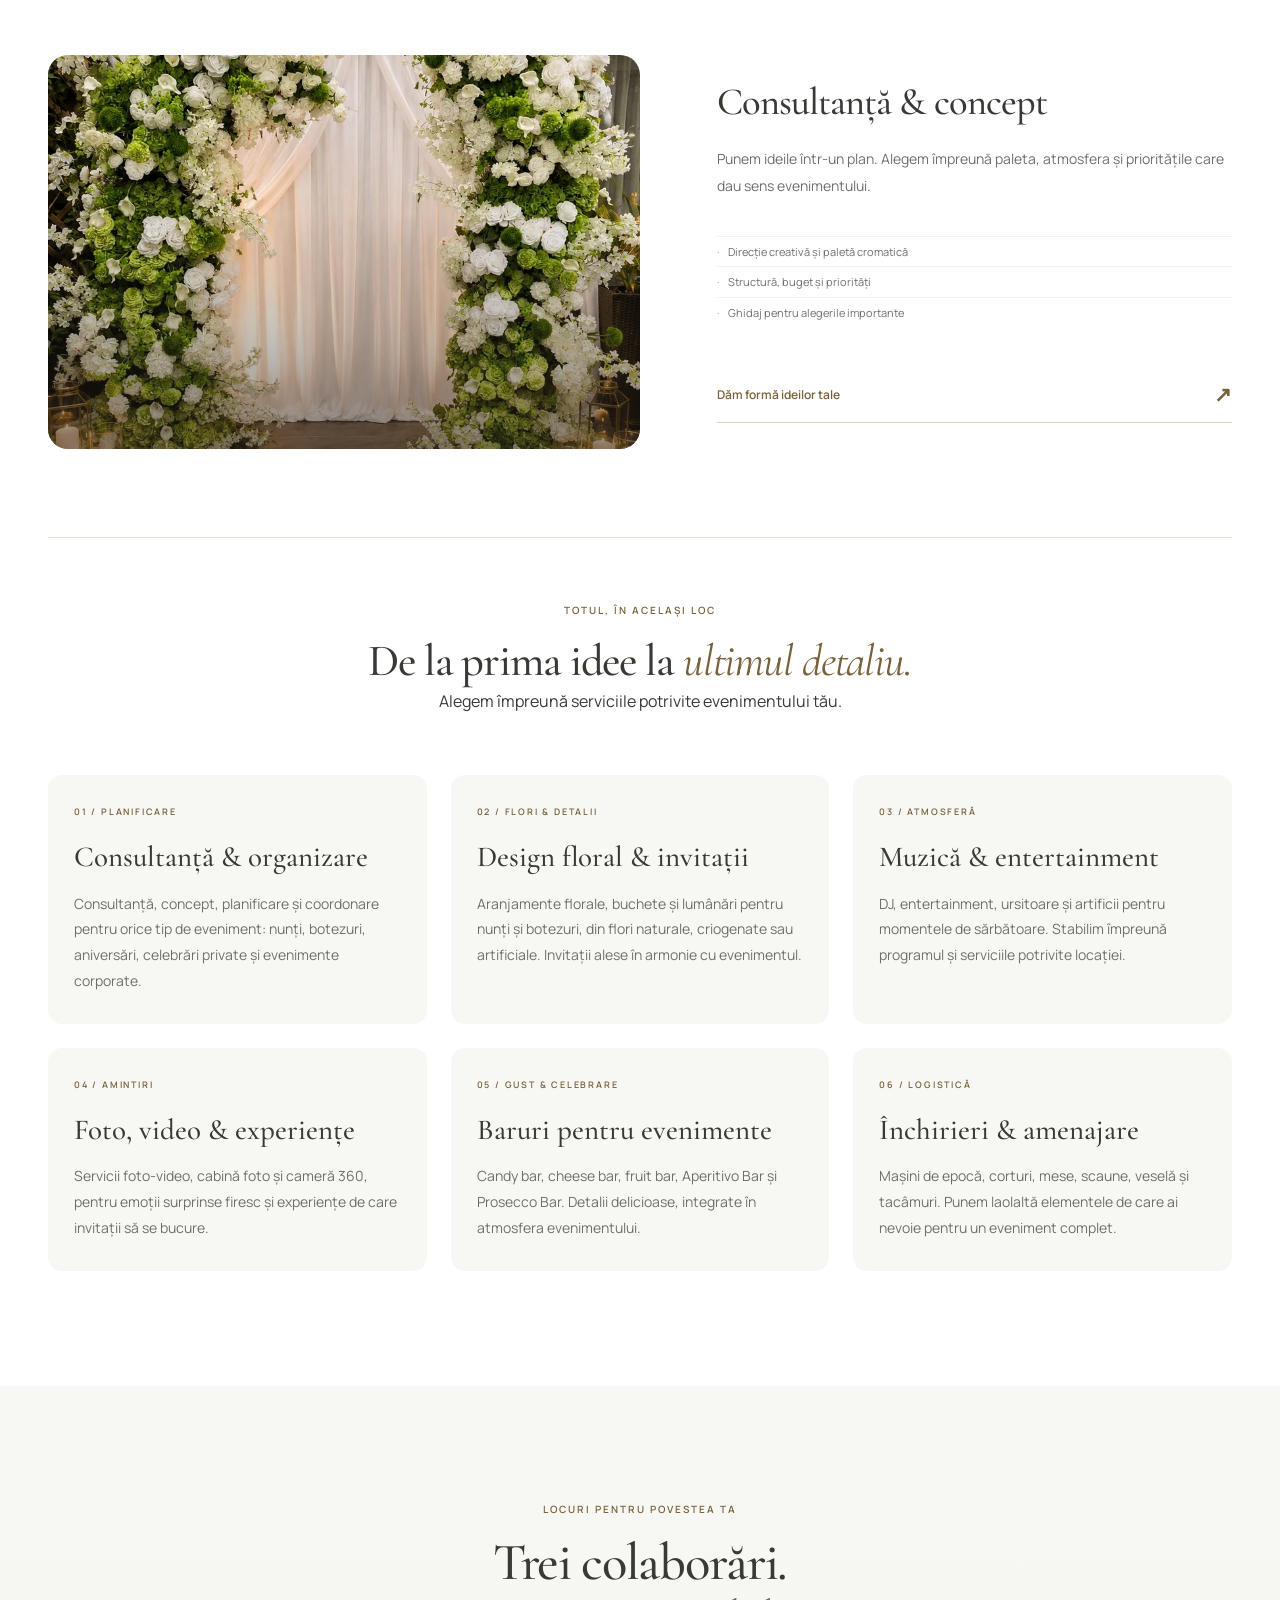
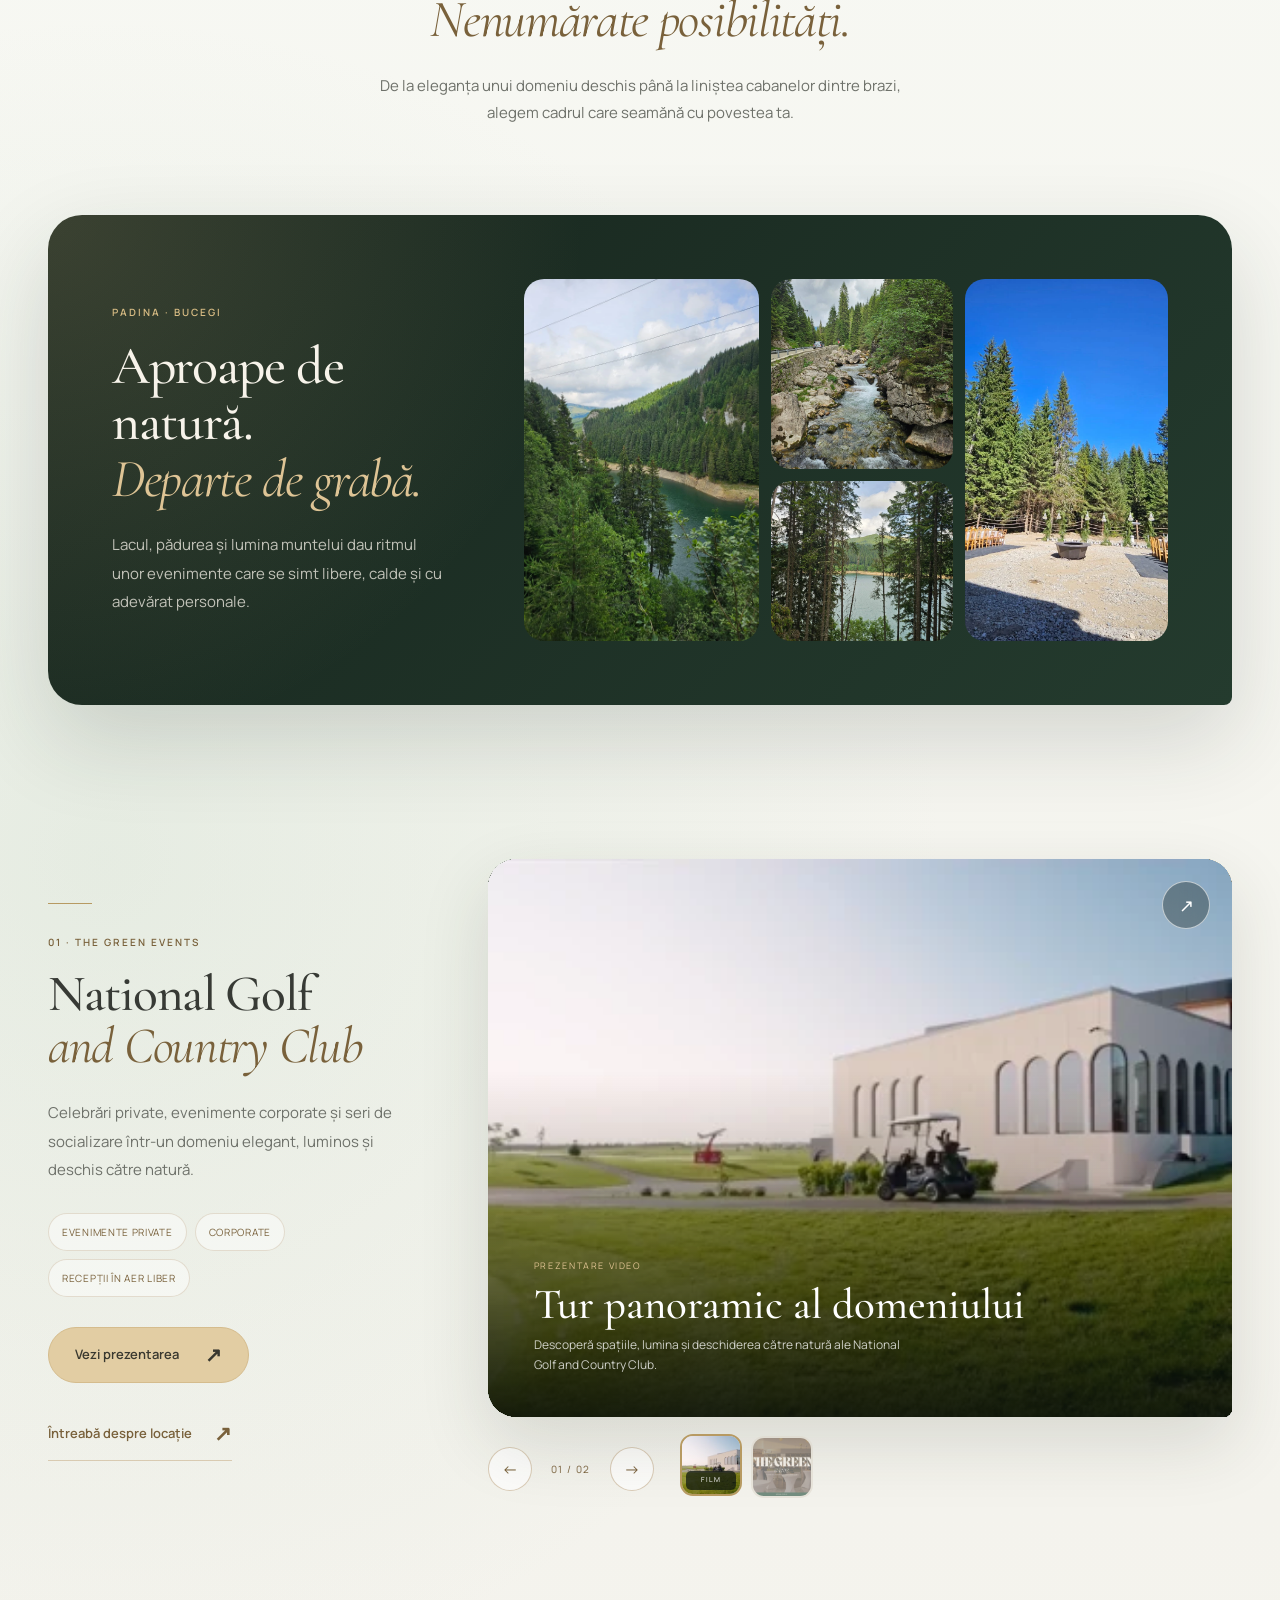
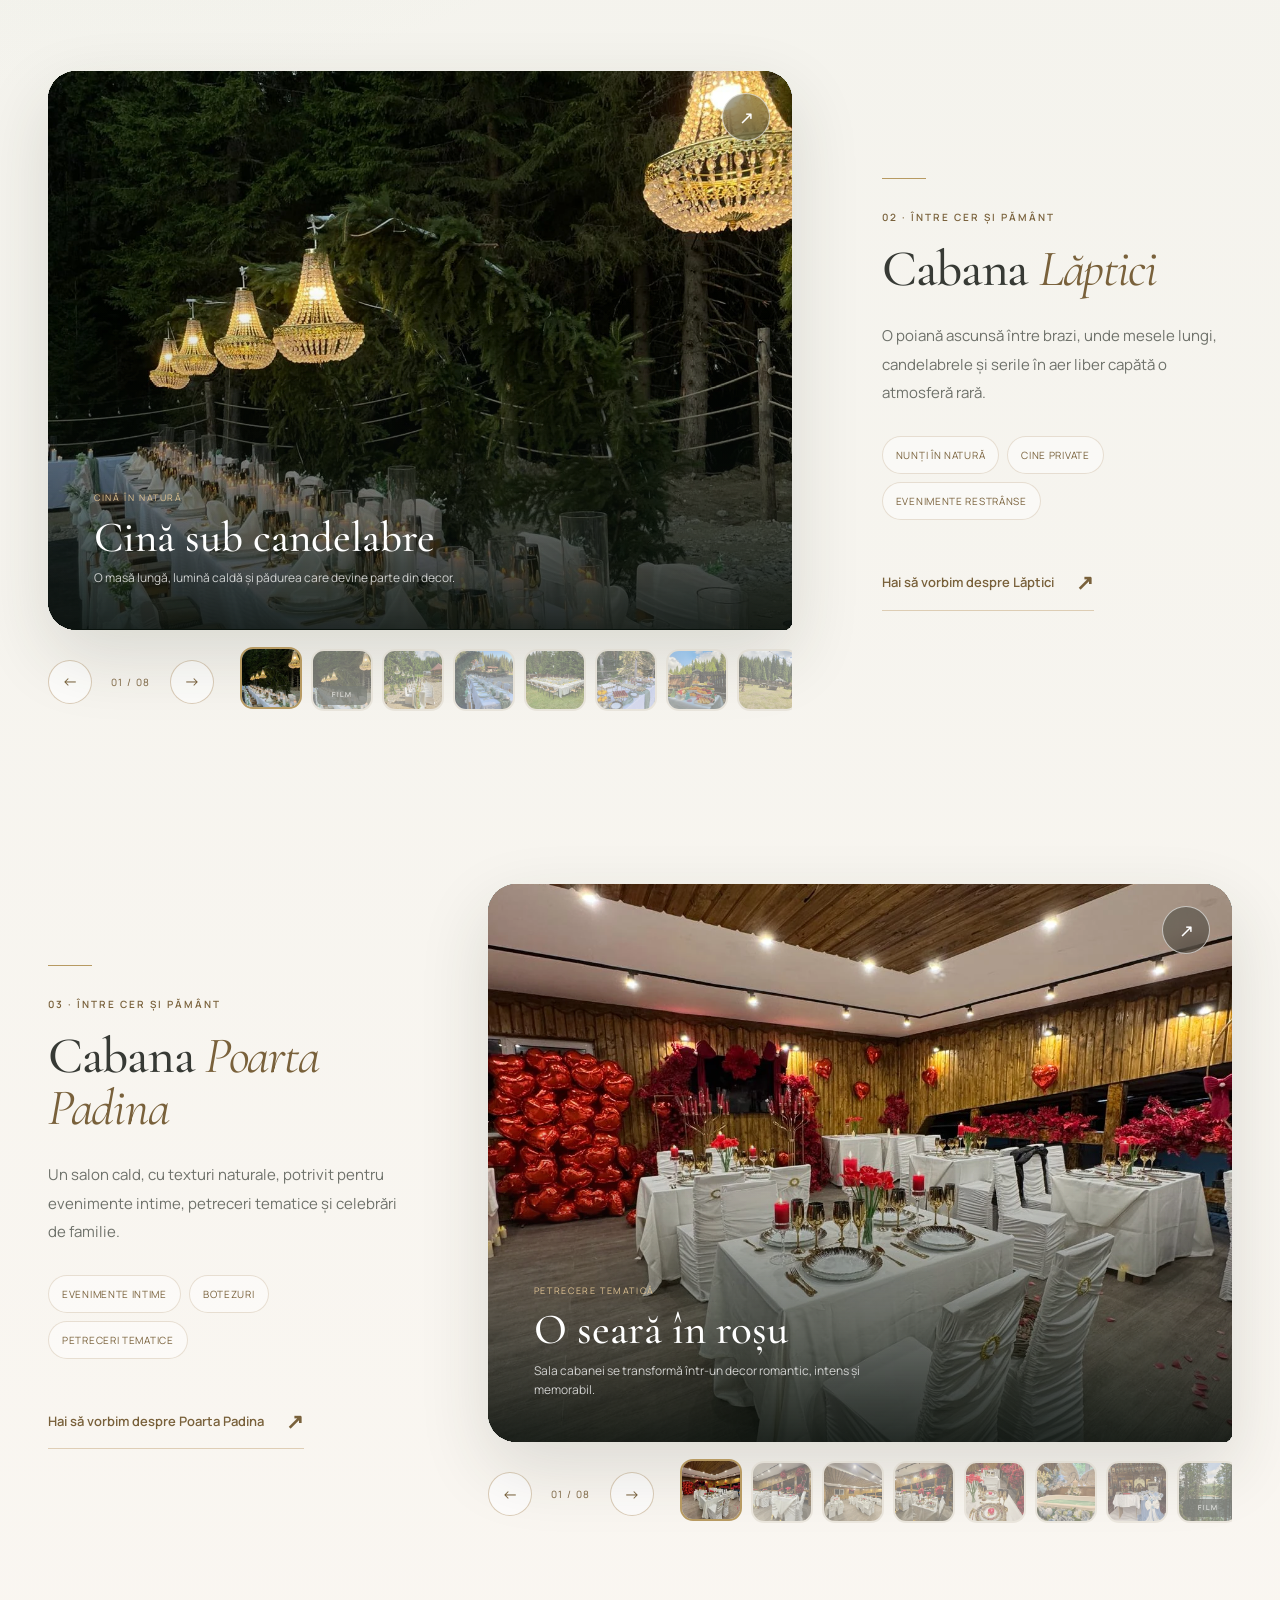
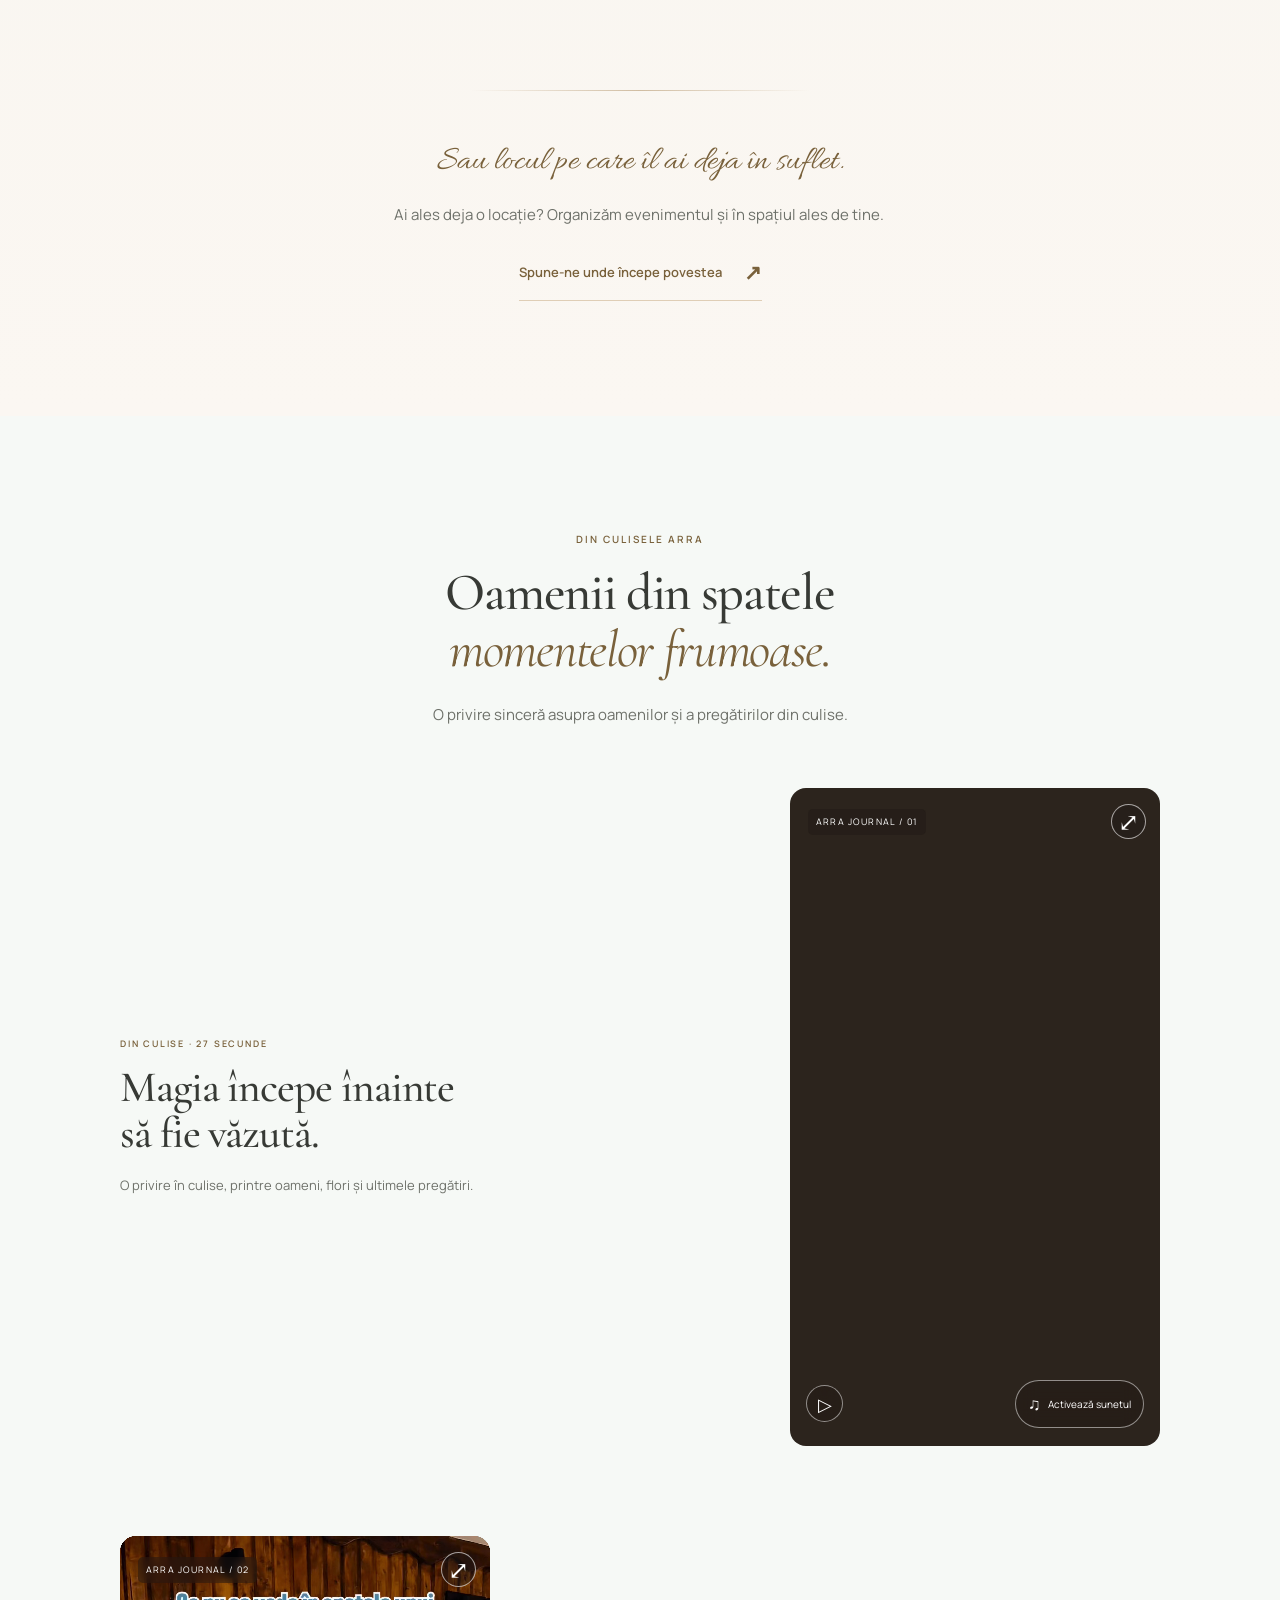
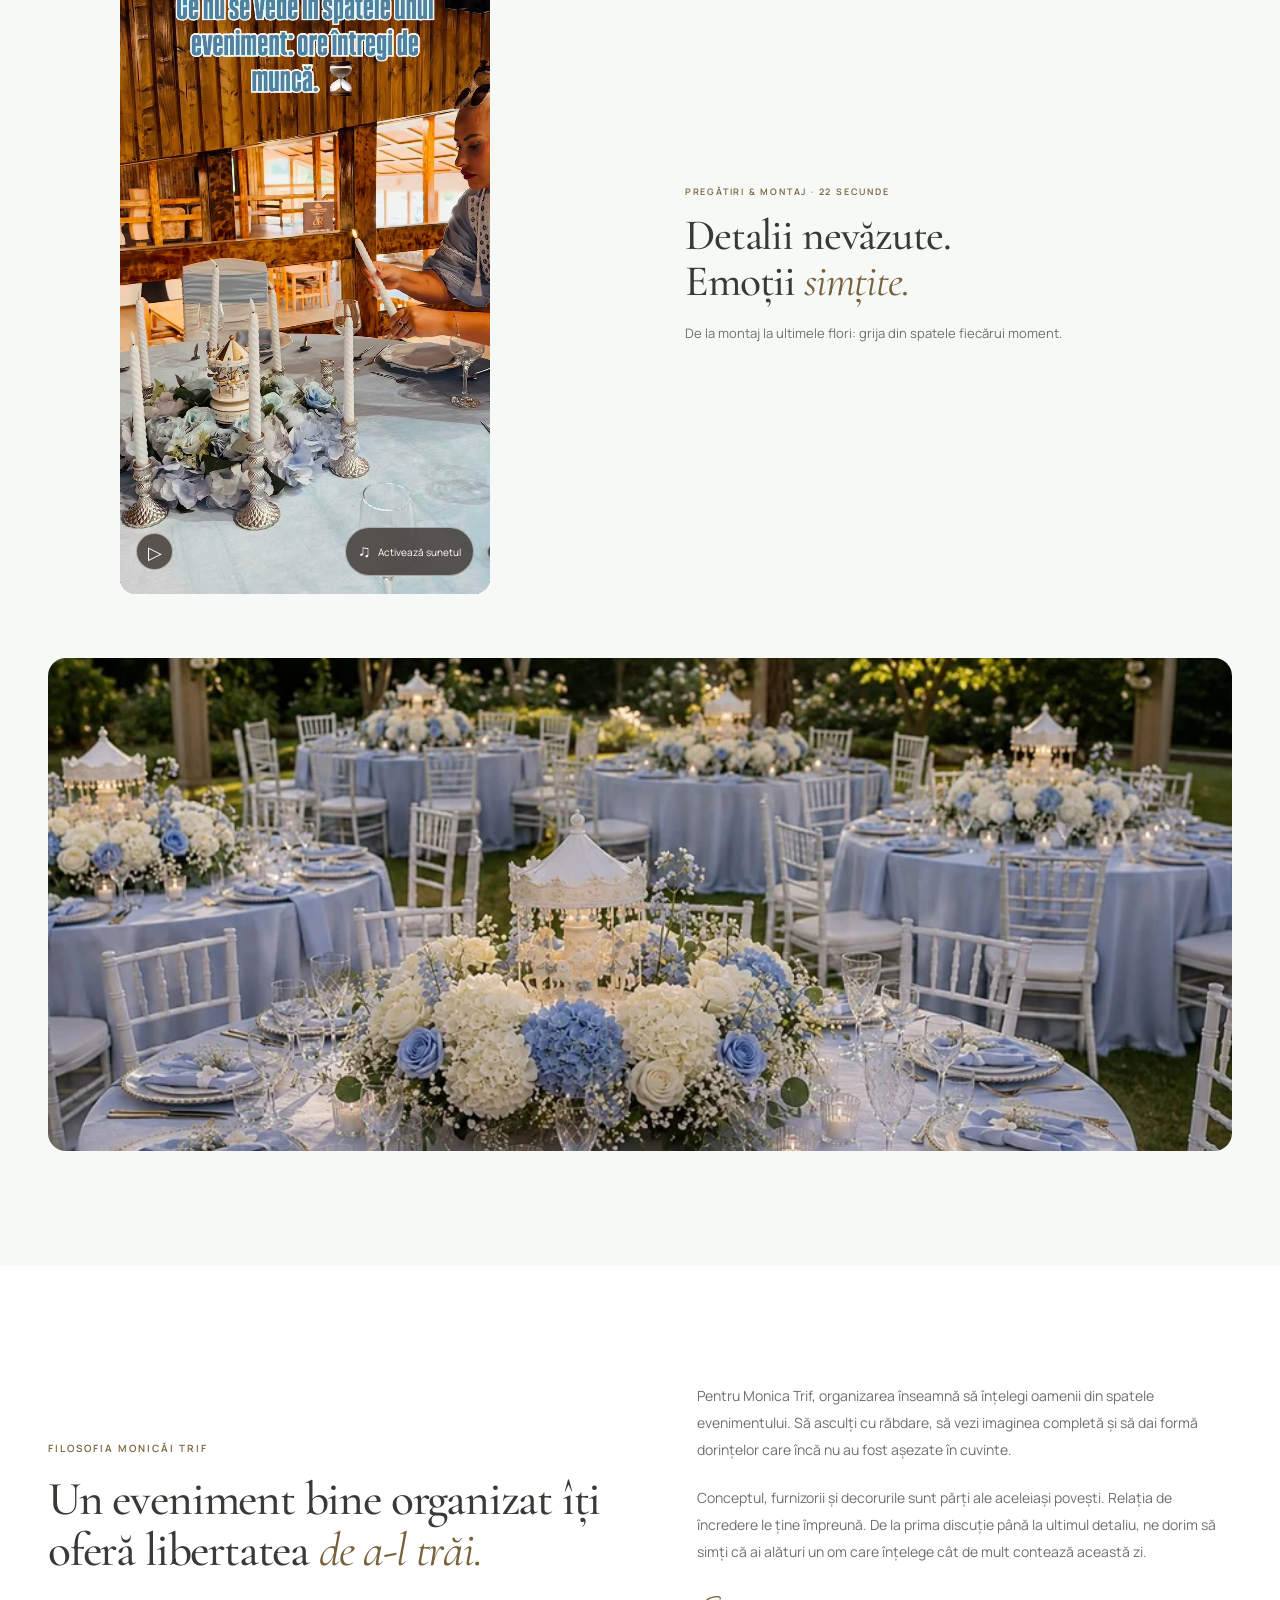
==== commit 54994bd5: "Restore floral accents in mobile menu" ====
--- a/index.html
+++ b/index.html
@@ -58,7 +58,7 @@
     <link rel="stylesheet" href="assets/css/style.css?v=20260916-pastel">
     <link rel="stylesheet" href="assets/css/whatsapp.css?v=20260916-pastel">
     <link rel="stylesheet" href="assets/css/editorial-preview.css?v=20260916-pastel">
-    <link rel="stylesheet" href="assets/css/client-refinements.css?v=20260923-mobile-motto">
+    <link rel="stylesheet" href="assets/css/client-refinements.css?v=20260923-mobile-motto-floral">
     <script src="assets/js/brand-intro.js?v=20260917-client" defer></script>
     <script src="assets/js/data.js?v=20260919-reviews-curated" defer></script>
     <script src="assets/js/location-carousels.js?v=20260919-venues" defer></script>
--- a/assets/css/client-refinements.css
+++ b/assets/css/client-refinements.css
@@ -804,19 +804,30 @@
 
   /* Keep the mobile menu's closing signature calm and uncluttered. */
   .mobile-menu .menu-motto {
-    display: block;
+    display: grid;
+    grid-template-columns: 48px minmax(0, 1fr) 48px;
+    align-items: center;
+    gap: 10px;
     width: 100%;
     min-height: 0;
     margin: 28px auto 0;
     padding-top: 22px;
     border-top: 1px solid #eadfce;
   }
-  .mobile-menu .menu-motto .motto-floral { display: none; }
+  .mobile-menu .menu-motto .motto-floral {
+    display: block;
+    width: 48px;
+    height: 34px;
+    margin: 0;
+    object-fit: cover;
+    object-position: center;
+    opacity: .78;
+  }
   .mobile-menu .menu-motto .signature {
     max-width: none;
     margin: 0;
     color: #9a7748;
-    font-size: clamp(24px, 7vw, 29px);
+    font-size: clamp(21px, 6vw, 27px);
     line-height: 1.1;
     white-space: nowrap;
   }
